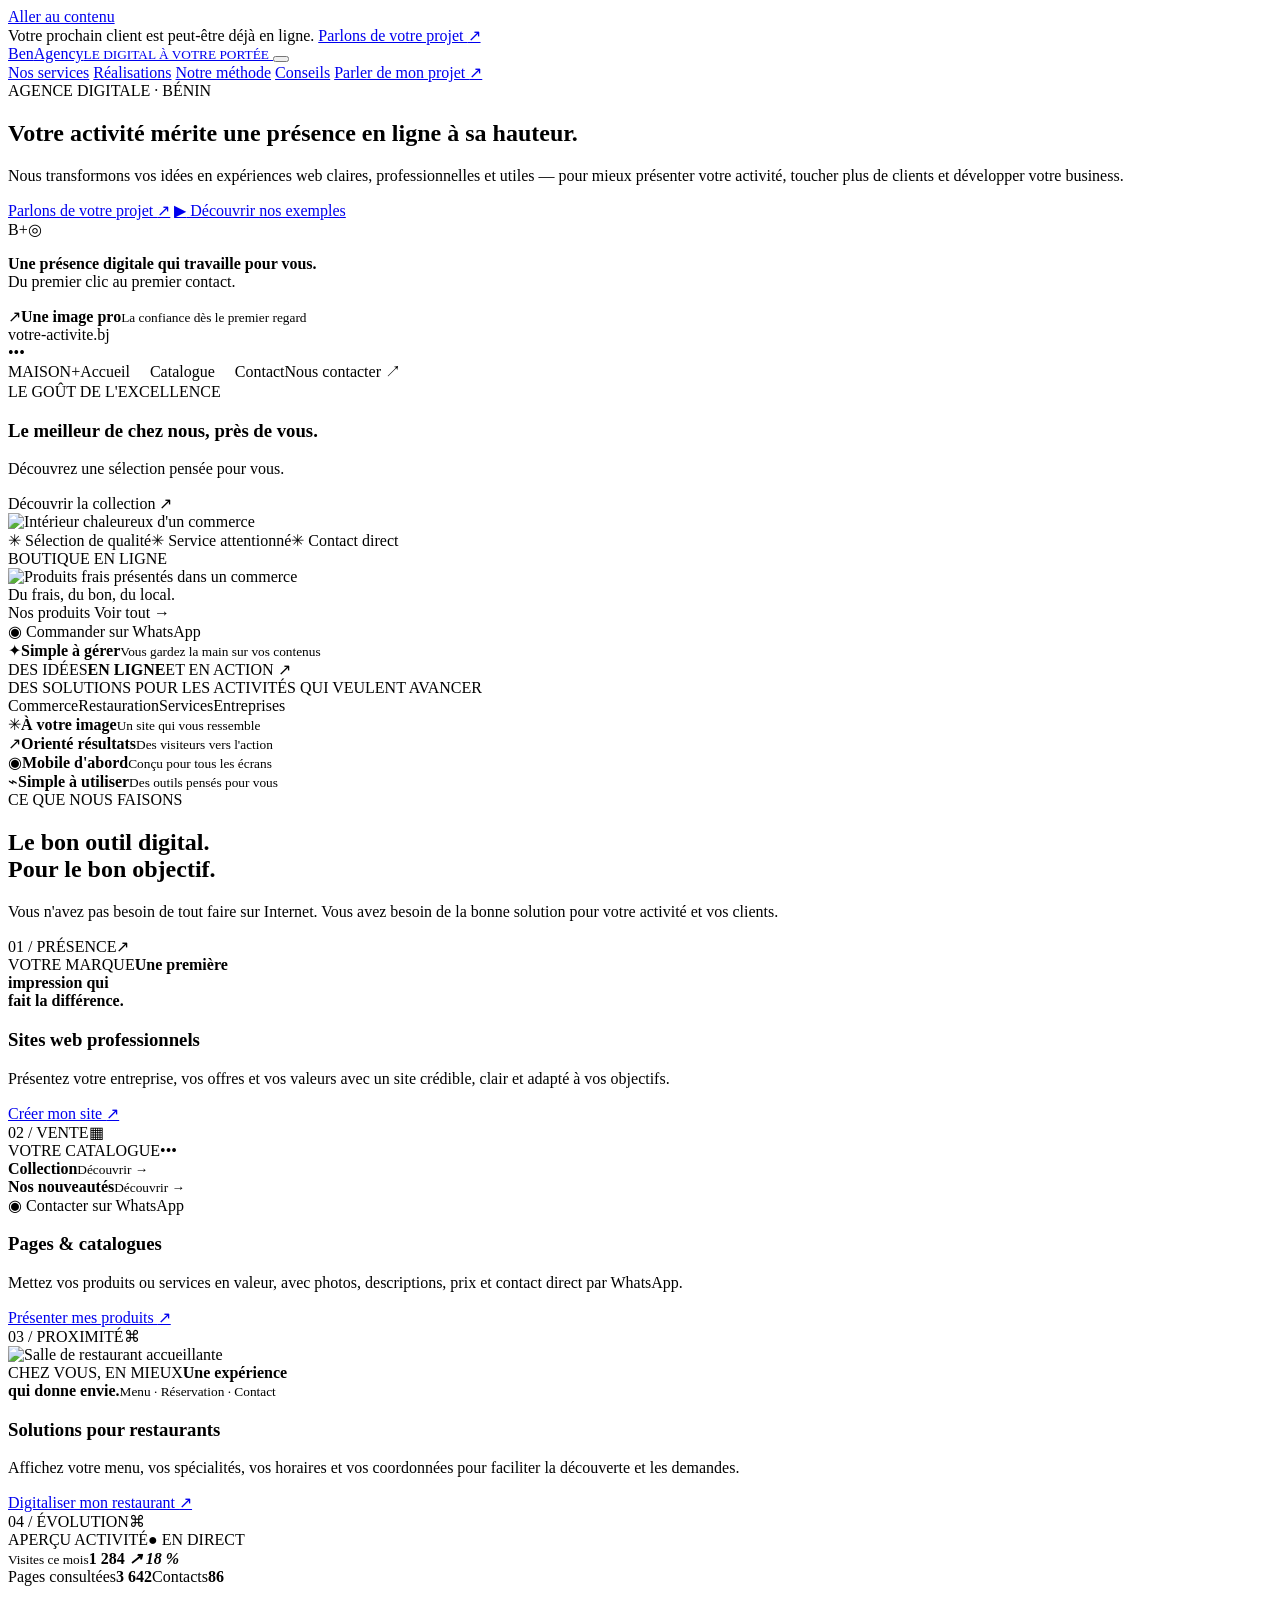
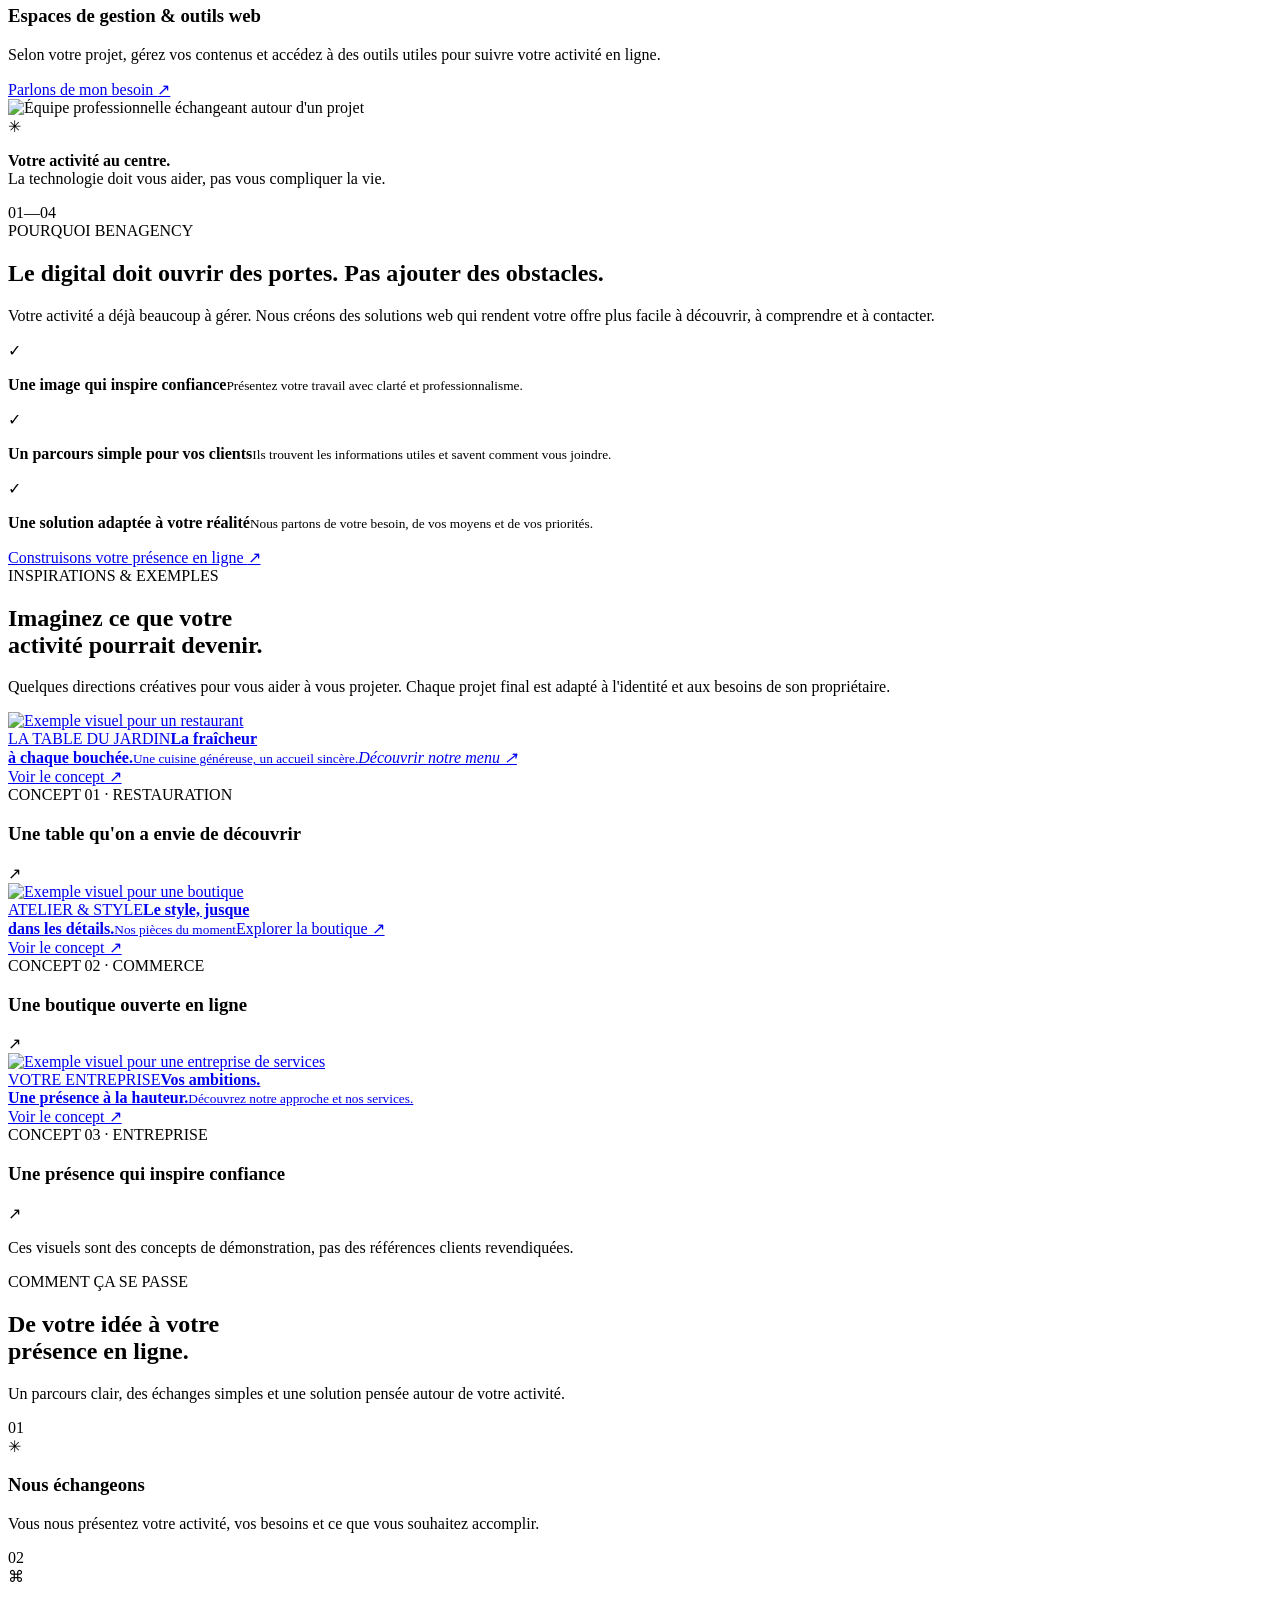
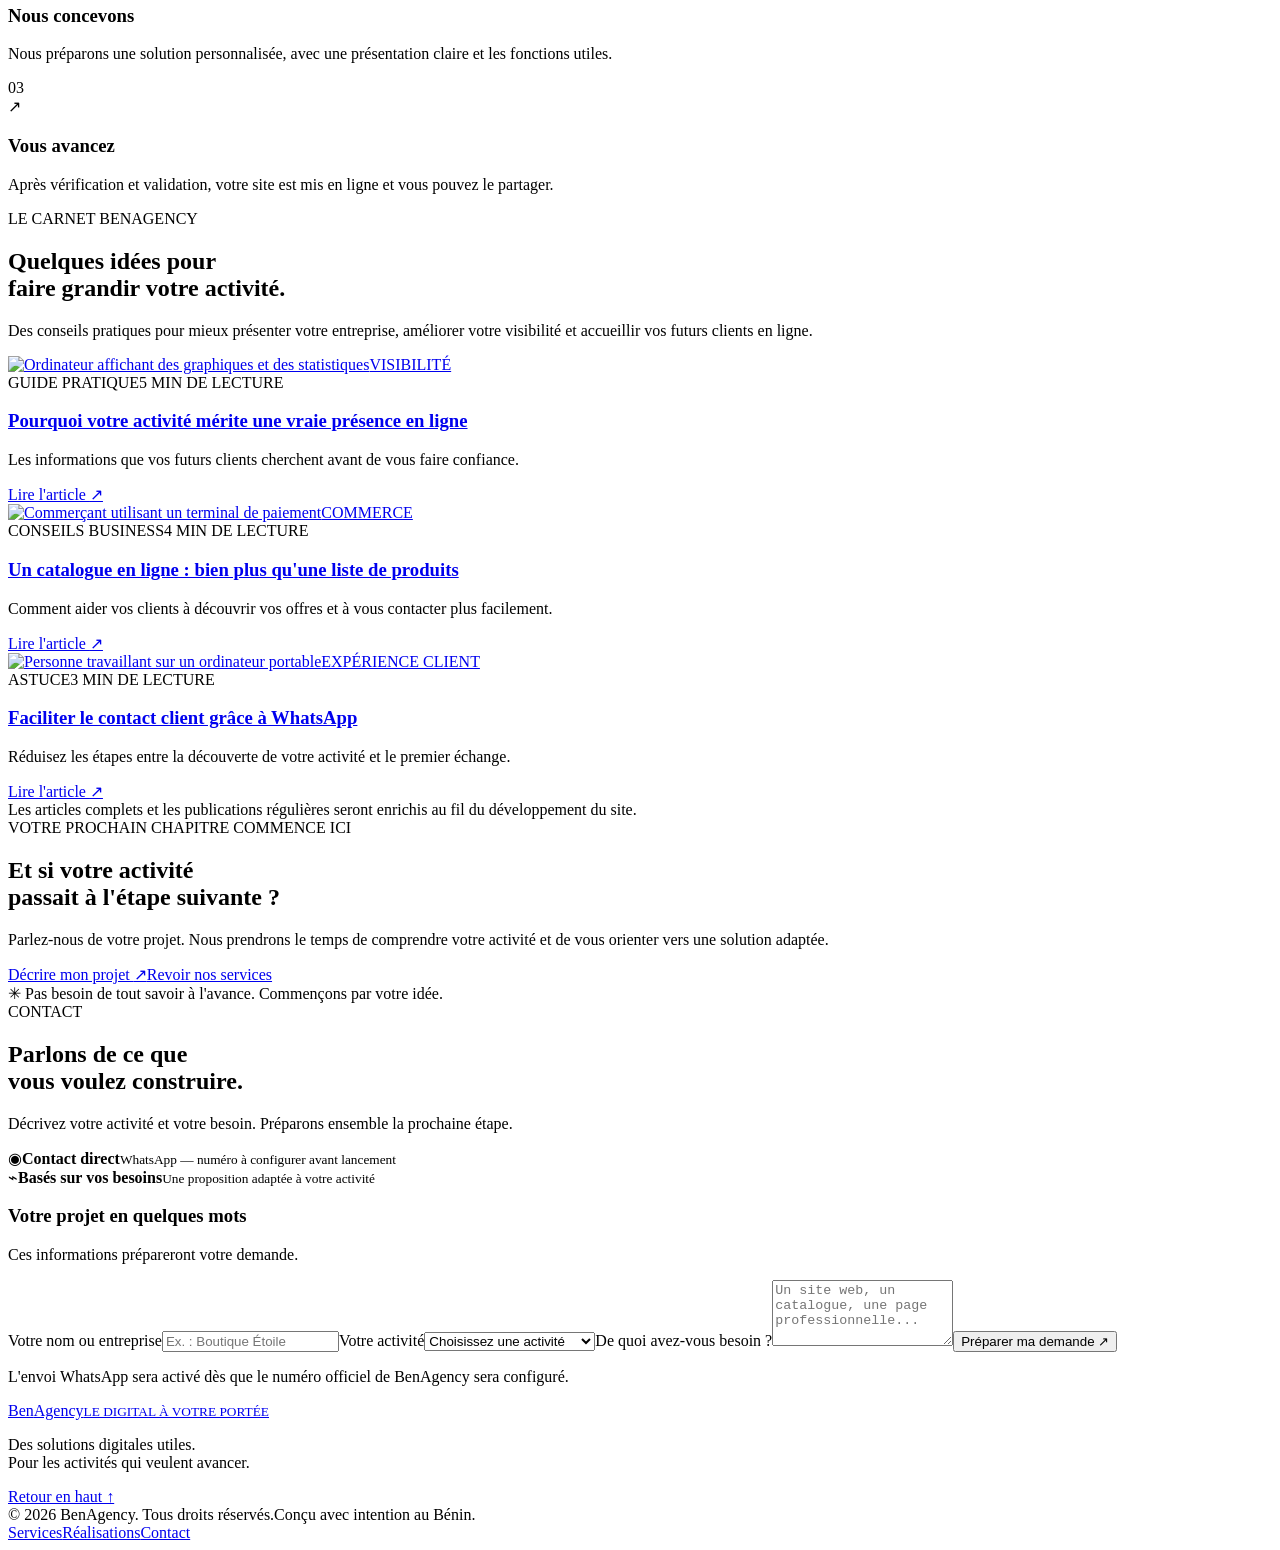
==== index.html @ db3b1cd2 "Create BenAgency official agency website" ====
<!doctype html>
<html lang="fr">
<head>
  <meta charset="utf-8">
  <meta name="viewport" content="width=device-width, initial-scale=1">
  <meta name="theme-color" content="#101a33">
  <meta name="description" content="BenAgency crée des sites web professionnels, des pages commerciales et des catalogues connectés à WhatsApp pour aider les entreprises à grandir.">
  <title>BenAgency — Votre activité mérite une présence en ligne à sa hauteur</title>
  <link rel="preconnect" href="https://fonts.googleapis.com">
  <link rel="preconnect" href="https://fonts.gstatic.com" crossorigin>
  <link href="https://fonts.googleapis.com/css2?family=DM+Sans:wght@400;500;600;700&family=Manrope:wght@400;500;600;700;800&display=swap" rel="stylesheet">
  <link rel="stylesheet" href="styles.css">
  <script src="script.js" defer></script>
</head>
<body>
  <a class="skip-link" href="#contenu">Aller au contenu</a>
  <div class="announcement"><span class="announcement-dot"></span> Votre prochain client est peut-être déjà en ligne. <a href="#contact">Parlons de votre projet <span aria-hidden="true">↗</span></a></div>
  <header class="site-header">
    <div class="container nav-wrap">
      <a class="brand" href="#accueil" aria-label="BenAgency, accueil">
        <span class="brand-mark"><span></span><span></span><span></span></span>
        <span>Ben<span class="brand-light">Agency</span><small>LE DIGITAL À VOTRE PORTÉE</small></span>
      </a>
      <button class="menu-toggle" aria-expanded="false" aria-controls="main-nav" aria-label="Ouvrir le menu"><span></span><span></span></button>
      <nav id="main-nav" class="main-nav" aria-label="Navigation principale">
        <a href="#services">Nos services</a>
        <a href="#realisations">Réalisations</a>
        <a href="#methode">Notre méthode</a>
        <a href="#conseils">Conseils</a>
        <a class="nav-cta" href="#contact">Parler de mon projet <span aria-hidden="true">↗</span></a>
      </nav>
    </div>
  </header>

  <main id="contenu">
    <section class="hero section-pad" id="accueil">
      <div class="hero-glow hero-glow-one"></div><div class="hero-glow hero-glow-two"></div>
      <div class="container hero-grid">
        <div class="hero-copy">
          <div class="eyebrow"><span class="eyebrow-line"></span> AGENCE DIGITALE · BÉNIN</div>
          <h1>Votre activité mérite une présence en ligne <span>à sa hauteur.</span></h1>
          <p class="hero-lead">Nous transformons vos idées en expériences web claires, professionnelles et utiles — pour mieux présenter votre activité, toucher plus de clients et développer votre business.</p>
          <div class="hero-actions">
            <a class="button button-primary" href="#contact">Parlons de votre projet <span aria-hidden="true">↗</span></a>
            <a class="button button-quiet" href="#realisations"><span class="play-icon" aria-hidden="true">▶</span> Découvrir nos exemples</a>
          </div>
          <div class="hero-proof">
            <div class="proof-avatars" aria-hidden="true"><span>B</span><span>+</span><span>◎</span></div>
            <p><strong>Une présence digitale qui travaille pour vous.</strong><br><span>Du premier clic au premier contact.</span></p>
          </div>
        </div>
        <div class="hero-art" aria-label="Aperçu de sites web sur ordinateur et téléphone">
          <div class="art-orbit orbit-a"></div><div class="art-orbit orbit-b"></div>
          <div class="floating-tag tag-top"><span class="tag-icon tag-blue">↗</span><span><strong>Une image pro</strong><small>La confiance dès le premier regard</small></span></div>
          <div class="browser-card">
            <div class="browser-top"><div class="browser-dots"><i></i><i></i><i></i></div><div class="browser-url">votre-activite.bj</div><span class="browser-menu">•••</span></div>
            <div class="mock-site">
              <div class="mock-nav"><span class="mock-logo">MAISON<span>+</span></span><span class="mock-nav-links">Accueil　 Catalogue　 Contact</span><span class="mock-nav-button">Nous contacter ↗</span></div>
              <div class="mock-main">
                <div class="mock-copy"><span class="mock-kicker">LE GOÛT DE L'EXCELLENCE</span><h3>Le meilleur de chez nous, près de vous.</h3><p>Découvrez une sélection pensée pour vous.</p><span class="mock-button">Découvrir la collection ↗</span></div>
                <div class="mock-photo"><img src="https://images.unsplash.com/photo-1556911220-e15b29be8c8f?auto=format&fit=crop&w=720&q=85" alt="Intérieur chaleureux d'un commerce" loading="eager"></div>
              </div>
              <div class="mock-bottom"><span>✳ Sélection de qualité</span><span>✳ Service attentionné</span><span>✳ Contact direct</span></div>
            </div>
          </div>
          <div class="phone-card">
            <div class="phone-speaker"></div><div class="phone-brand">BOUTIQUE <span>EN LIGNE</span></div>
            <img src="https://images.unsplash.com/photo-1542838132-92c53300491e?auto=format&fit=crop&w=420&q=85" alt="Produits frais présentés dans un commerce" loading="lazy">
            <div class="phone-title">Du frais, du bon, du local.</div><div class="phone-price">Nos produits <span>Voir tout →</span></div>
            <div class="phone-products"><span></span><span></span><span></span></div><div class="phone-whatsapp">◉ Commander sur WhatsApp</div>
          </div>
          <div class="floating-tag tag-bottom"><span class="tag-icon tag-amber">✦</span><span><strong>Simple à gérer</strong><small>Vous gardez la main sur vos contenus</small></span></div>
          <div class="hero-stamp"><span>DES IDÉES</span><strong>EN LIGNE</strong><span>ET EN ACTION ↗</span></div>
        </div>
      </div>
      <div class="container hero-bottomline"><span>DES SOLUTIONS POUR LES ACTIVITÉS QUI VEULENT AVANCER</span><div><span>Commerce</span><i></i><span>Restauration</span><i></i><span>Services</span><i></i><span>Entreprises</span></div></div>
    </section>

    <section class="trust-strip" aria-label="Nos engagements">
      <div class="container trust-grid"><div><span class="trust-symbol">✳</span><span><strong>À votre image</strong><small>Un site qui vous ressemble</small></span></div><div><span class="trust-symbol">↗</span><span><strong>Orienté résultats</strong><small>Des visiteurs vers l'action</small></span></div><div><span class="trust-symbol">◉</span><span><strong>Mobile d'abord</strong><small>Conçu pour tous les écrans</small></span></div><div><span class="trust-symbol">⌁</span><span><strong>Simple à utiliser</strong><small>Des outils pensés pour vous</small></span></div></div>
    </section>

    <section class="section-pad services-section" id="services">
      <div class="container">
        <div class="section-heading"><div><div class="eyebrow"><span class="eyebrow-line"></span> CE QUE NOUS FAISONS</div><h2>Le bon outil digital.<br><span>Pour le bon objectif.</span></h2></div><p>Vous n'avez pas besoin de tout faire sur Internet. Vous avez besoin de la bonne solution pour votre activité et vos clients.</p></div>
        <div class="services-grid">
          <article class="service-card service-featured"><div class="service-top"><span class="service-number">01 / PRÉSENCE</span><span class="service-icon">↗</span></div><div class="service-visual visual-website"><div class="mini-browser"><div class="mini-browser-bar"><i></i><i></i><i></i></div><div class="mini-website"><span class="mini-label">VOTRE MARQUE</span><b>Une première<br>impression qui<br>fait la différence.</b><div class="mini-cta"></div><div class="mini-picture"></div></div></div></div><h3>Sites web professionnels</h3><p>Présentez votre entreprise, vos offres et vos valeurs avec un site crédible, clair et adapté à vos objectifs.</p><a class="text-link" href="#contact">Créer mon site <span>↗</span></a></article>
          <article class="service-card"><div class="service-top"><span class="service-number">02 / VENTE</span><span class="service-icon">▦</span></div><div class="service-visual visual-catalog"><div class="catalog-head"><span>VOTRE CATALOGUE</span><span>•••</span></div><div class="catalog-items"><div><img src="https://images.unsplash.com/photo-1543163521-1bf539c55dd2?auto=format&fit=crop&w=240&q=80" alt="" loading="lazy"><b>Collection</b><small>Découvrir →</small></div><div><img src="https://images.unsplash.com/photo-1542291026-7eec264c27ff?auto=format&fit=crop&w=240&q=80" alt="" loading="lazy"><b>Nos nouveautés</b><small>Découvrir →</small></div></div><div class="catalog-order">◉ Contacter sur WhatsApp</div></div><h3>Pages & catalogues</h3><p>Mettez vos produits ou services en valeur, avec photos, descriptions, prix et contact direct par WhatsApp.</p><a class="text-link" href="#contact">Présenter mes produits <span>↗</span></a></article>
          <article class="service-card"><div class="service-top"><span class="service-number">03 / PROXIMITÉ</span><span class="service-icon">⌘</span></div><div class="service-visual visual-restaurant"><img src="https://images.unsplash.com/photo-1517248135467-4c7edcad34c4?auto=format&fit=crop&w=720&q=85" alt="Salle de restaurant accueillante" loading="lazy"><div class="restaurant-overlay"><span>CHEZ VOUS, EN MIEUX</span><b>Une expérience<br>qui donne envie.</b><small>Menu · Réservation · Contact</small></div></div><h3>Solutions pour restaurants</h3><p>Affichez votre menu, vos spécialités, vos horaires et vos coordonnées pour faciliter la découverte et les demandes.</p><a class="text-link" href="#contact">Digitaliser mon restaurant <span>↗</span></a></article>
          <article class="service-card"><div class="service-top"><span class="service-number">04 / ÉVOLUTION</span><span class="service-icon">⌘</span></div><div class="service-visual visual-dashboard"><div class="dash-top"><span>APERÇU ACTIVITÉ</span><span class="dash-live">● EN DIRECT</span></div><div class="dash-stat"><small>Visites ce mois</small><b>1 284 <em>↗ 18 %</em></b></div><div class="dash-chart"><span style="height:32%"></span><span style="height:47%"></span><span style="height:39%"></span><span style="height:66%"></span><span style="height:54%"></span><span style="height:79%"></span><span style="height:92%"></span><span style="height:73%"></span><span style="height:100%"></span></div><div class="dash-footer"><span>Pages consultées</span><b>3 642</b><span>Contacts</span><b>86</b></div></div><h3>Espaces de gestion & outils web</h3><p>Selon votre projet, gérez vos contenus et accédez à des outils utiles pour suivre votre activité en ligne.</p><a class="text-link" href="#contact">Parlons de mon besoin <span>↗</span></a></article>
        </div>
      </div>
    </section>

    <section class="why-section section-pad">
      <div class="container why-grid"><div class="why-visual"><img src="https://images.unsplash.com/photo-1556761175-b413da4baf72?auto=format&fit=crop&w=1000&q=85" alt="Équipe professionnelle échangeant autour d'un projet" loading="lazy"><div class="why-note"><span>✳</span><p><strong>Votre activité au centre.</strong><br>La technologie doit vous aider, pas vous compliquer la vie.</p></div><div class="why-number">01<span>—</span>04</div></div><div class="why-copy"><div class="eyebrow"><span class="eyebrow-line"></span> POURQUOI BENAGENCY</div><h2>Le digital doit ouvrir des portes. <span>Pas ajouter des obstacles.</span></h2><p class="why-lead">Votre activité a déjà beaucoup à gérer. Nous créons des solutions web qui rendent votre offre plus facile à découvrir, à comprendre et à contacter.</p><div class="benefit-list"><div><span class="benefit-check">✓</span><p><strong>Une image qui inspire confiance</strong><small>Présentez votre travail avec clarté et professionnalisme.</small></p></div><div><span class="benefit-check">✓</span><p><strong>Un parcours simple pour vos clients</strong><small>Ils trouvent les informations utiles et savent comment vous joindre.</small></p></div><div><span class="benefit-check">✓</span><p><strong>Une solution adaptée à votre réalité</strong><small>Nous partons de votre besoin, de vos moyens et de vos priorités.</small></p></div></div><a class="button button-dark" href="#contact">Construisons votre présence en ligne <span>↗</span></a></div></div>
    </section>

    <section class="section-pad work-section" id="realisations">
      <div class="container"><div class="section-heading"><div><div class="eyebrow"><span class="eyebrow-line"></span> INSPIRATIONS & EXEMPLES</div><h2>Imaginez ce que votre<br><span>activité pourrait devenir.</span></h2></div><p>Quelques directions créatives pour vous aider à vous projeter. Chaque projet final est adapté à l'identité et aux besoins de son propriétaire.</p></div>
        <div class="portfolio-grid">
          <article class="portfolio-card portfolio-large"><a class="portfolio-image portfolio-food" href="#contact" aria-label="Demander un site de restaurant"><img src="https://images.unsplash.com/photo-1517248135467-4c7edcad34c4?auto=format&fit=crop&w=1200&q=85" alt="Exemple visuel pour un restaurant" loading="lazy"><div class="portfolio-mock"><span>LA TABLE DU JARDIN</span><b>La fraîcheur<br>à chaque bouchée.</b><small>Une cuisine généreuse, un accueil sincère.</small><i>Découvrir notre menu ↗</i></div><span class="portfolio-view">Voir le concept ↗</span></a><div class="portfolio-meta"><div><span>CONCEPT 01 · RESTAURATION</span><h3>Une table qu'on a envie de découvrir</h3></div><span class="portfolio-arrow">↗</span></div></article>
          <article class="portfolio-card"><a class="portfolio-image portfolio-shop" href="#contact" aria-label="Demander un catalogue commercial"><img src="https://images.unsplash.com/photo-1441986300917-64674bd600d8?auto=format&fit=crop&w=900&q=85" alt="Exemple visuel pour une boutique" loading="lazy"><div class="shop-window"><span>ATELIER & STYLE</span><b>Le style, jusque<br>dans les détails.</b><small>Nos pièces du moment</small><span class="shop-pill">Explorer la boutique ↗</span></div><span class="portfolio-view">Voir le concept ↗</span></a><div class="portfolio-meta"><div><span>CONCEPT 02 · COMMERCE</span><h3>Une boutique ouverte en ligne</h3></div><span class="portfolio-arrow">↗</span></div></article>
          <article class="portfolio-card"><a class="portfolio-image portfolio-corporate" href="#contact" aria-label="Demander un site d'entreprise"><img src="https://images.unsplash.com/photo-1497366754035-f200968a6e72?auto=format&fit=crop&w=900&q=85" alt="Exemple visuel pour une entreprise de services" loading="lazy"><div class="corporate-window"><span>VOTRE ENTREPRISE</span><b>Vos ambitions.<br>Une présence à la hauteur.</b><small>Découvrez notre approche et nos services.</small><span class="corporate-line"></span></div><span class="portfolio-view">Voir le concept ↗</span></a><div class="portfolio-meta"><div><span>CONCEPT 03 · ENTREPRISE</span><h3>Une présence qui inspire confiance</h3></div><span class="portfolio-arrow">↗</span></div></article>
        </div><p class="portfolio-disclaimer">Ces visuels sont des concepts de démonstration, pas des références clients revendiquées.</p>
      </div>
    </section>

    <section class="process-section section-pad" id="methode"><div class="container"><div class="process-intro"><div class="eyebrow"><span class="eyebrow-line"></span> COMMENT ÇA SE PASSE</div><h2>De votre idée à votre<br><span>présence en ligne.</span></h2><p>Un parcours clair, des échanges simples et une solution pensée autour de votre activité.</p></div><div class="process-steps"><article><span class="step-number">01</span><div class="step-icon">✳</div><h3>Nous échangeons</h3><p>Vous nous présentez votre activité, vos besoins et ce que vous souhaitez accomplir.</p><span class="step-line"></span></article><article><span class="step-number">02</span><div class="step-icon">⌘</div><h3>Nous concevons</h3><p>Nous préparons une solution personnalisée, avec une présentation claire et les fonctions utiles.</p><span class="step-line"></span></article><article><span class="step-number">03</span><div class="step-icon">↗</div><h3>Vous avancez</h3><p>Après vérification et validation, votre site est mis en ligne et vous pouvez le partager.</p><span class="step-line"></span></article></div></div></section>

    <section class="section-pad articles-section" id="conseils"><div class="container"><div class="section-heading"><div><div class="eyebrow"><span class="eyebrow-line"></span> LE CARNET BENAGENCY</div><h2>Quelques idées pour<br><span>faire grandir votre activité.</span></h2></div><p>Des conseils pratiques pour mieux présenter votre entreprise, améliorer votre visibilité et accueillir vos futurs clients en ligne.</p></div><div class="articles-grid"><article class="article-card"><a class="article-image" href="#article-visibilite" aria-label="Lire l'article sur la visibilité en ligne"><img src="https://images.unsplash.com/photo-1460925895917-afdab827c52f?auto=format&fit=crop&w=900&q=85" alt="Ordinateur affichant des graphiques et des statistiques" loading="lazy"><span>VISIBILITÉ</span></a><div class="article-body"><div class="article-meta"><span>GUIDE PRATIQUE</span><span>5 MIN DE LECTURE</span></div><h3><a href="#article-visibilite">Pourquoi votre activité mérite une vraie présence en ligne</a></h3><p>Les informations que vos futurs clients cherchent avant de vous faire confiance.</p><a class="text-link" href="#article-visibilite">Lire l'article <span>↗</span></a></div></article><article class="article-card"><a class="article-image" href="#article-catalogue" aria-label="Lire l'article sur les catalogues en ligne"><img src="https://images.unsplash.com/photo-1556742049-0cfed4f6a45d?auto=format&fit=crop&w=900&q=85" alt="Commerçant utilisant un terminal de paiement" loading="lazy"><span>COMMERCE</span></a><div class="article-body"><div class="article-meta"><span>CONSEILS BUSINESS</span><span>4 MIN DE LECTURE</span></div><h3><a href="#article-catalogue">Un catalogue en ligne : bien plus qu'une liste de produits</a></h3><p>Comment aider vos clients à découvrir vos offres et à vous contacter plus facilement.</p><a class="text-link" href="#article-catalogue">Lire l'article <span>↗</span></a></div></article><article class="article-card"><a class="article-image" href="#article-whatsapp" aria-label="Lire l'article sur WhatsApp"><img src="https://images.unsplash.com/photo-1516321318423-f06f85e504b3?auto=format&fit=crop&w=900&q=85" alt="Personne travaillant sur un ordinateur portable" loading="lazy"><span>EXPÉRIENCE CLIENT</span></a><div class="article-body"><div class="article-meta"><span>ASTUCE</span><span>3 MIN DE LECTURE</span></div><h3><a href="#article-whatsapp">Faciliter le contact client grâce à WhatsApp</a></h3><p>Réduisez les étapes entre la découverte de votre activité et le premier échange.</p><a class="text-link" href="#article-whatsapp">Lire l'article <span>↗</span></a></div></article></div><div class="article-note">Les articles complets et les publications régulières seront enrichis au fil du développement du site.</div></div></section>

    <section class="cta-section" id="contact"><div class="cta-shape cta-shape-one"></div><div class="cta-shape cta-shape-two"></div><div class="container cta-inner"><div class="eyebrow eyebrow-light"><span class="eyebrow-line"></span> VOTRE PROCHAIN CHAPITRE COMMENCE ICI</div><h2>Et si votre activité<br>passait à <span>l'étape suivante ?</span></h2><p>Parlez-nous de votre projet. Nous prendrons le temps de comprendre votre activité et de vous orienter vers une solution adaptée.</p><div class="cta-actions"><a class="button button-white" href="#demande" id="start-request">Décrire mon projet <span>↗</span></a><a class="button button-outline-light" href="#services">Revoir nos services</a></div><div class="cta-footnote"><span>✳</span> Pas besoin de tout savoir à l'avance. Commençons par votre idée.</div></div></section>

    <section class="section-pad contact-section" id="demande"><div class="container contact-grid"><div class="contact-copy"><div class="eyebrow"><span class="eyebrow-line"></span> CONTACT</div><h2>Parlons de ce que<br><span>vous voulez construire.</span></h2><p>Décrivez votre activité et votre besoin. Préparons ensemble la prochaine étape.</p><div class="contact-details"><div><span class="contact-detail-icon">◉</span><span><strong>Contact direct</strong><small>WhatsApp — numéro à configurer avant lancement</small></span></div><div><span class="contact-detail-icon">⌁</span><span><strong>Basés sur vos besoins</strong><small>Une proposition adaptée à votre activité</small></span></div></div></div><form class="contact-form" id="contact-form"><div class="form-title"><h3>Votre projet en quelques mots</h3><p>Ces informations prépareront votre demande.</p></div><label for="contact-name">Votre nom ou entreprise</label><input id="contact-name" name="name" type="text" autocomplete="organization" placeholder="Ex. : Boutique Étoile" required><label for="contact-type">Votre activité</label><select id="contact-type" name="activity" required><option value="">Choisissez une activité</option><option>Commerce / boutique</option><option>Restaurant / alimentation</option><option>Entreprise / services</option><option>Indépendant / créateur</option><option>École / association</option><option>Autre activité</option></select><label for="contact-need">De quoi avez-vous besoin ?</label><textarea id="contact-need" name="need" rows="4" placeholder="Un site web, un catalogue, une page professionnelle..." required></textarea><button class="button button-primary form-submit" type="submit">Préparer ma demande <span>↗</span></button><p class="form-feedback" id="form-feedback" role="status" aria-live="polite">L'envoi WhatsApp sera activé dès que le numéro officiel de BenAgency sera configuré.</p></form></div></section>
  </main>

  <footer class="site-footer"><div class="container footer-top"><a class="brand brand-footer" href="#accueil"><span class="brand-mark"><span></span><span></span><span></span></span><span>Ben<span class="brand-light">Agency</span><small>LE DIGITAL À VOTRE PORTÉE</small></span></a><p>Des solutions digitales utiles.<br>Pour les activités qui veulent avancer.</p><a class="footer-top-link" href="#accueil">Retour en haut ↑</a></div><div class="container footer-bottom"><span>© <span id="year">2026</span> BenAgency. Tous droits réservés.</span><span>Conçu avec intention au Bénin.</span><div><a href="#services">Services</a><a href="#realisations">Réalisations</a><a href="#contact">Contact</a></div></div></footer>
  <div class="toast" id="site-toast" role="status" aria-live="polite"></div>
</body>
</html>
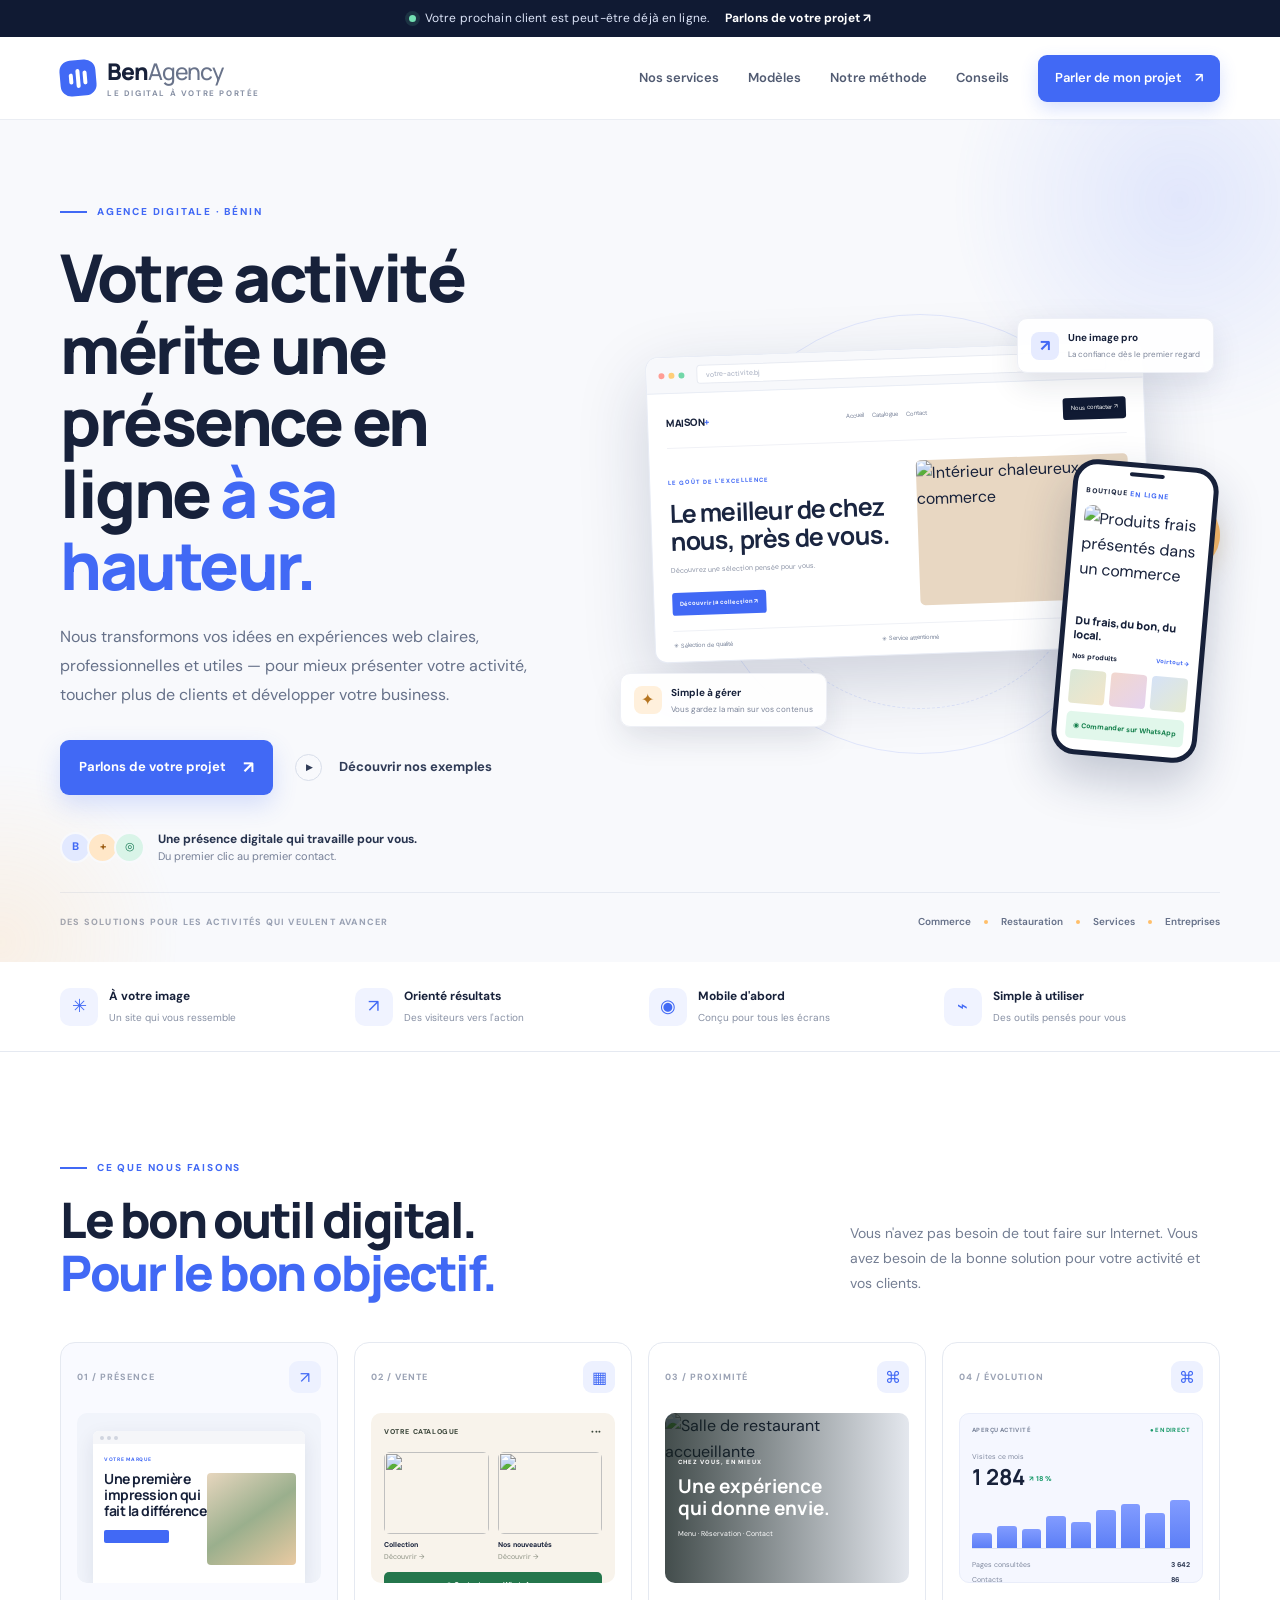
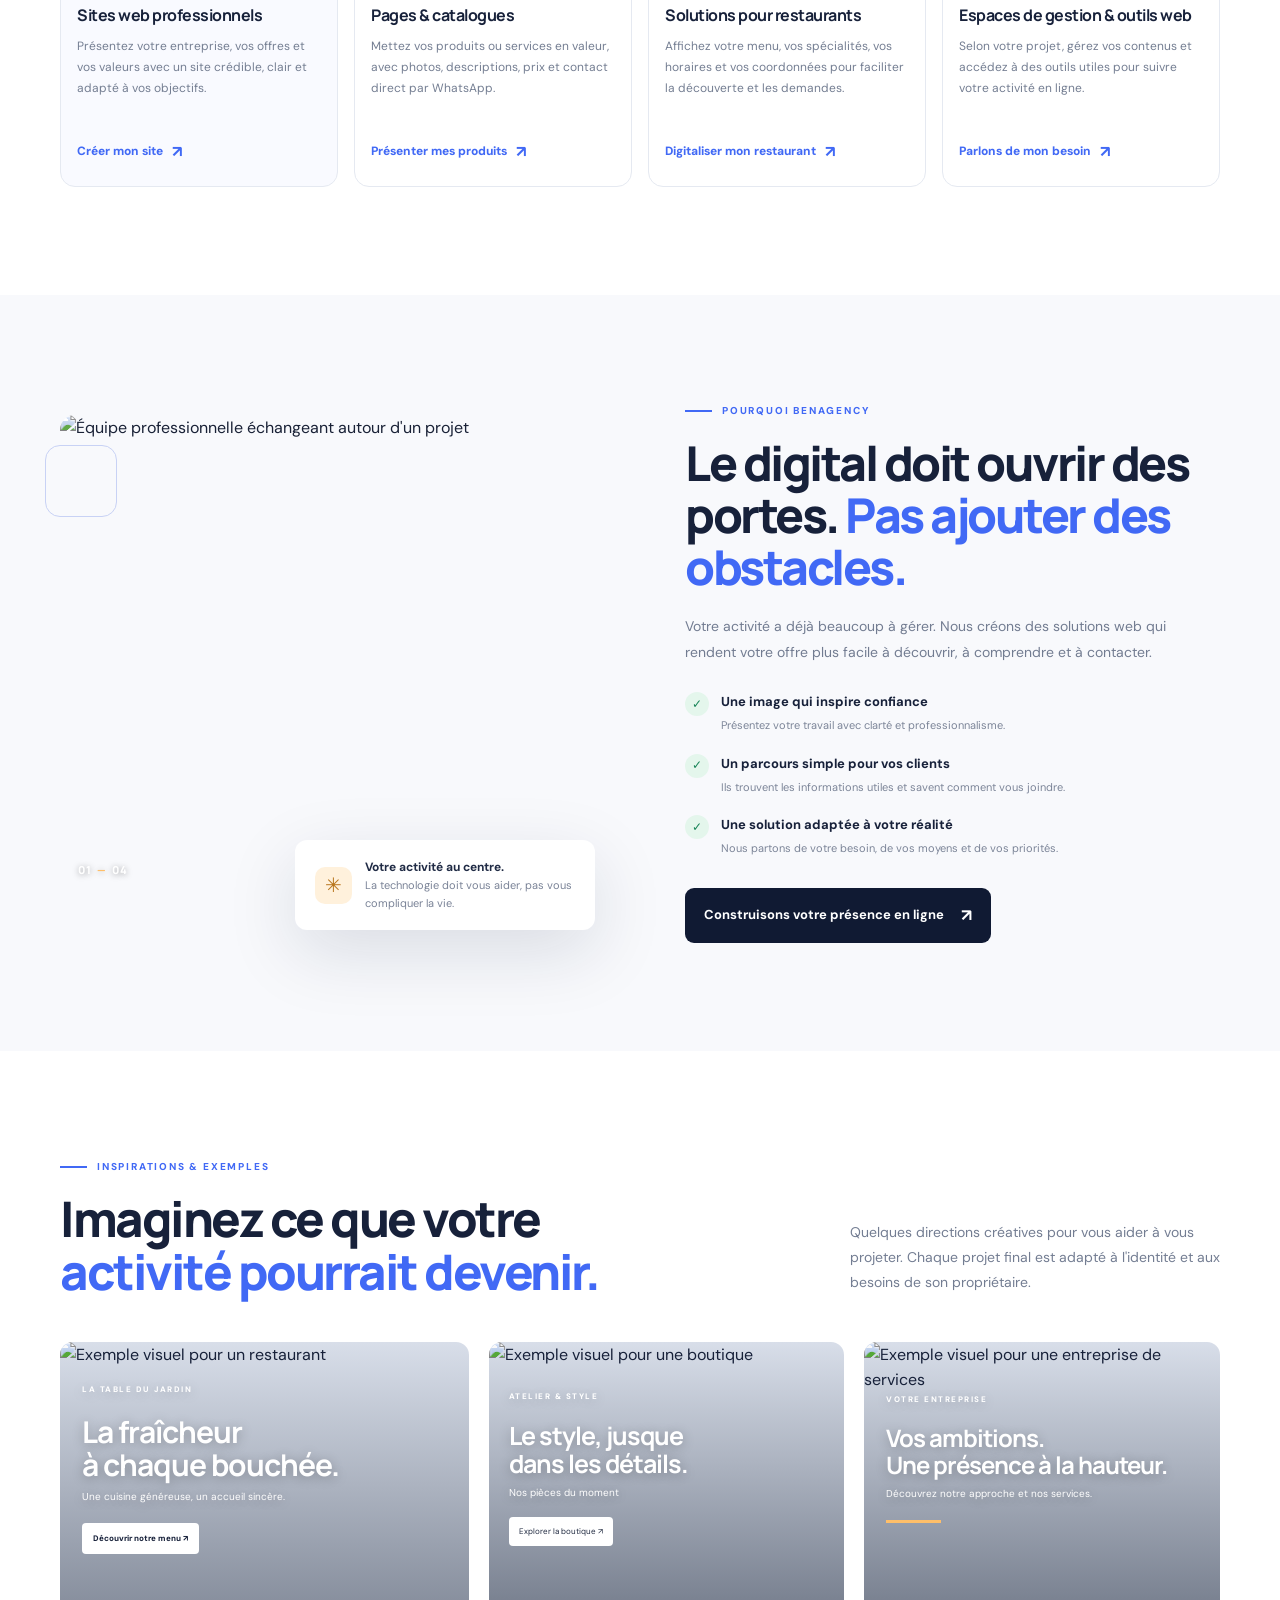
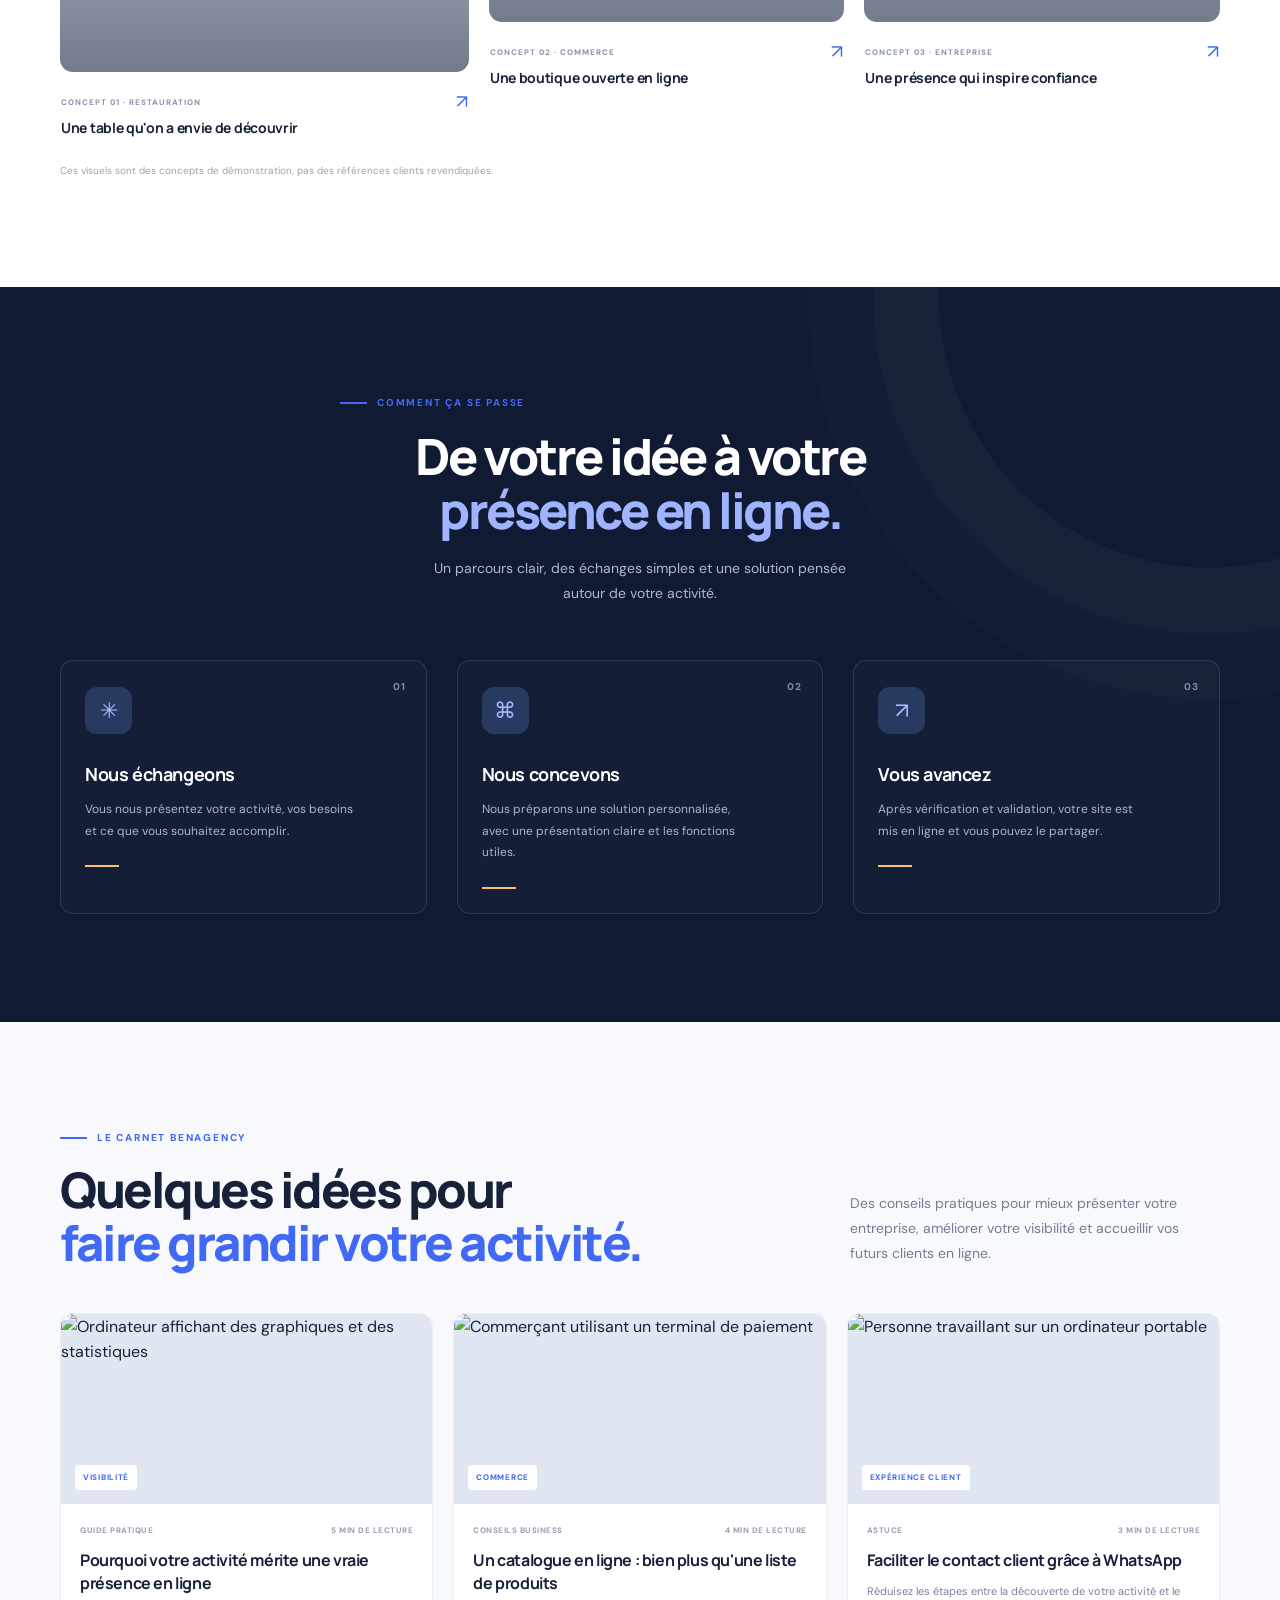
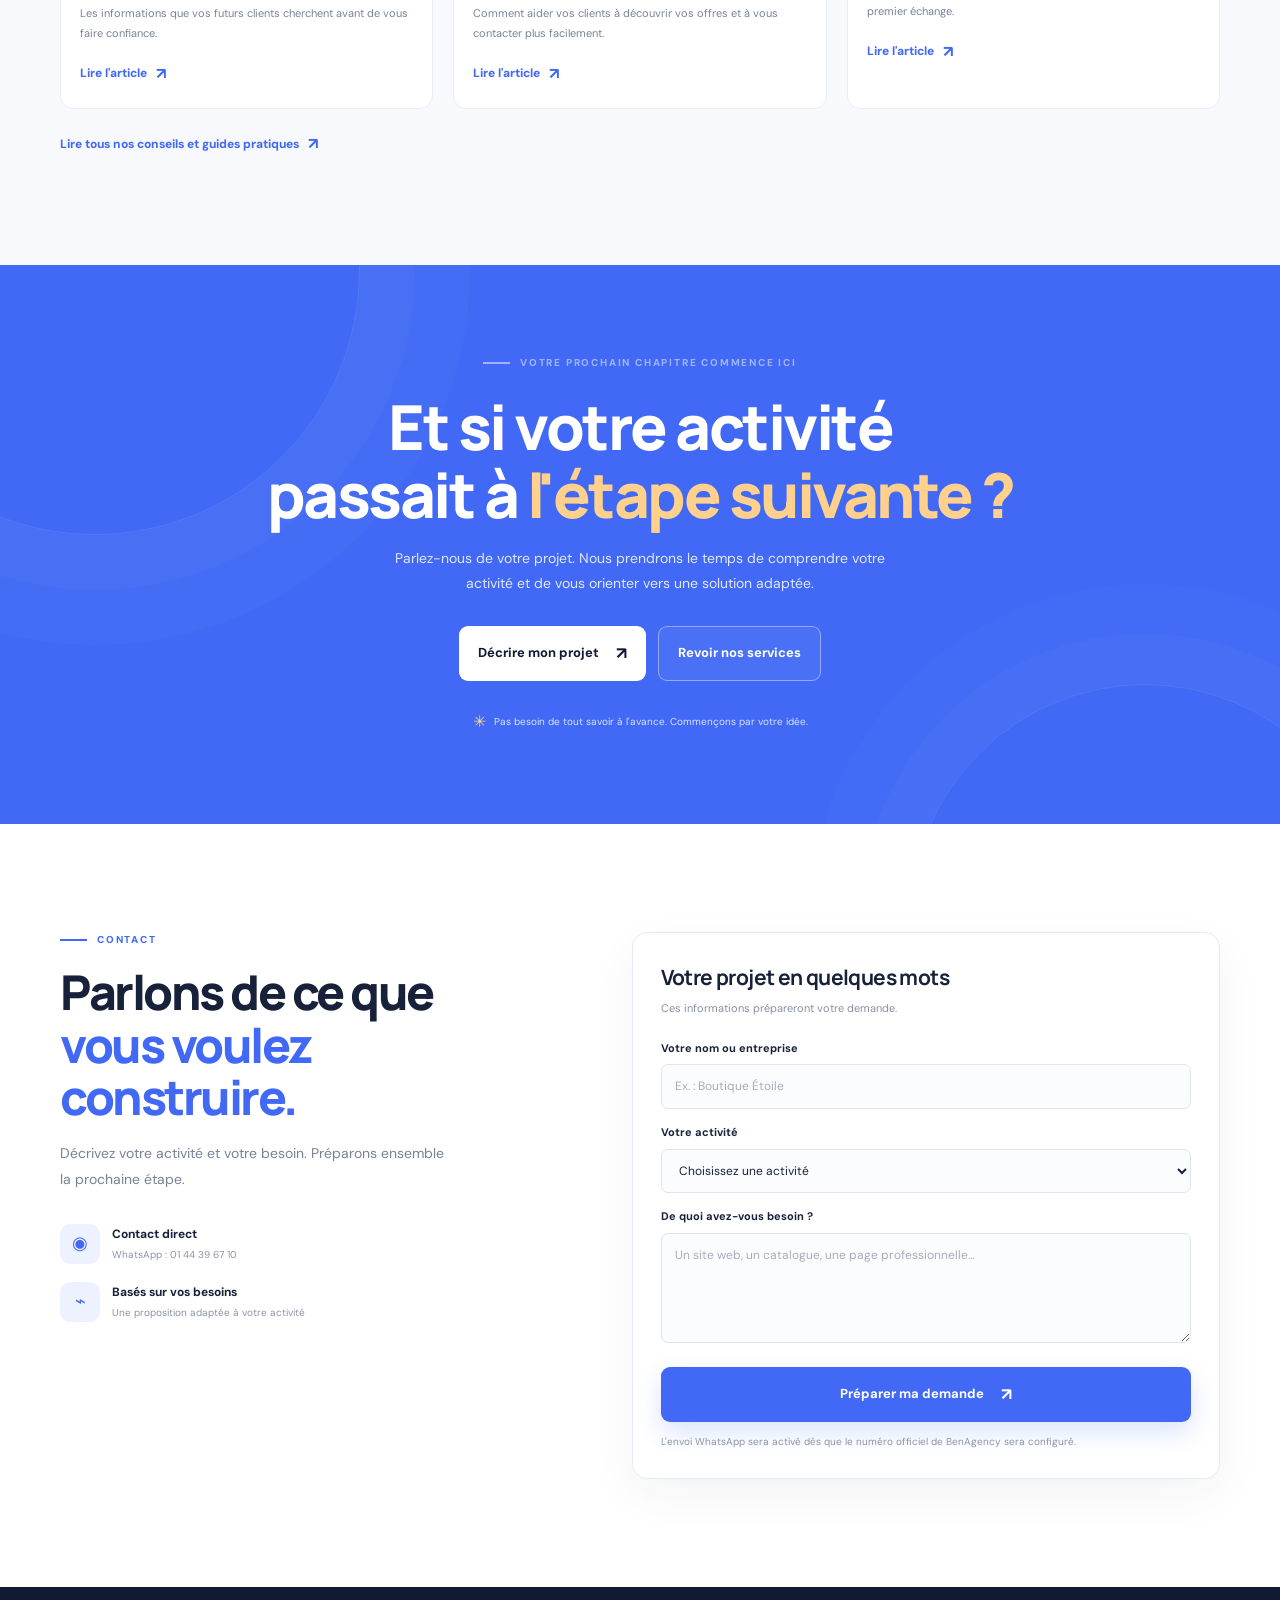
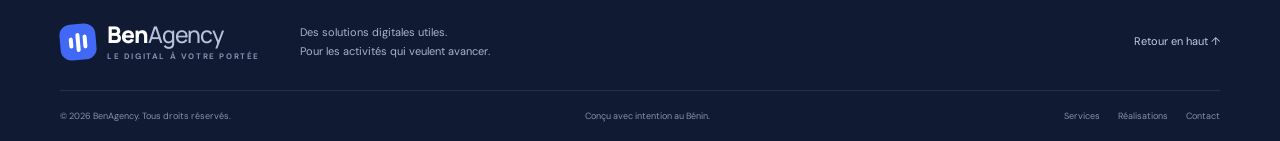
==== commit 02c0e02d: "Connect homepage to model gallery and articles" ====
--- a/index.html
+++ b/index.html
@@ -24,9 +24,9 @@
       <button class="menu-toggle" aria-expanded="false" aria-controls="main-nav" aria-label="Ouvrir le menu"><span></span><span></span></button>
       <nav id="main-nav" class="main-nav" aria-label="Navigation principale">
         <a href="#services">Nos services</a>
-        <a href="#realisations">Réalisations</a>
+        <a href="modeles.html">Modèles</a>
         <a href="#methode">Notre méthode</a>
-        <a href="#conseils">Conseils</a>
+        <a href="conseils.html">Conseils</a>
         <a class="nav-cta" href="#contact">Parler de mon projet <span aria-hidden="true">↗</span></a>
       </nav>
     </div>
@@ -42,7 +42,7 @@
           <p class="hero-lead">Nous transformons vos idées en expériences web claires, professionnelles et utiles — pour mieux présenter votre activité, toucher plus de clients et développer votre business.</p>
           <div class="hero-actions">
             <a class="button button-primary" href="#contact">Parlons de votre projet <span aria-hidden="true">↗</span></a>
-            <a class="button button-quiet" href="#realisations"><span class="play-icon" aria-hidden="true">▶</span> Découvrir nos exemples</a>
+            <a class="button button-quiet" href="modeles.html"><span class="play-icon" aria-hidden="true">▶</span> Découvrir nos exemples</a>
           </div>
           <div class="hero-proof">
             <div class="proof-avatars" aria-hidden="true"><span>B</span><span>+</span><span>◎</span></div>
@@ -108,11 +108,11 @@
 
     <section class="process-section section-pad" id="methode"><div class="container"><div class="process-intro"><div class="eyebrow"><span class="eyebrow-line"></span> COMMENT ÇA SE PASSE</div><h2>De votre idée à votre<br><span>présence en ligne.</span></h2><p>Un parcours clair, des échanges simples et une solution pensée autour de votre activité.</p></div><div class="process-steps"><article><span class="step-number">01</span><div class="step-icon">✳</div><h3>Nous échangeons</h3><p>Vous nous présentez votre activité, vos besoins et ce que vous souhaitez accomplir.</p><span class="step-line"></span></article><article><span class="step-number">02</span><div class="step-icon">⌘</div><h3>Nous concevons</h3><p>Nous préparons une solution personnalisée, avec une présentation claire et les fonctions utiles.</p><span class="step-line"></span></article><article><span class="step-number">03</span><div class="step-icon">↗</div><h3>Vous avancez</h3><p>Après vérification et validation, votre site est mis en ligne et vous pouvez le partager.</p><span class="step-line"></span></article></div></div></section>
 
-    <section class="section-pad articles-section" id="conseils"><div class="container"><div class="section-heading"><div><div class="eyebrow"><span class="eyebrow-line"></span> LE CARNET BENAGENCY</div><h2>Quelques idées pour<br><span>faire grandir votre activité.</span></h2></div><p>Des conseils pratiques pour mieux présenter votre entreprise, améliorer votre visibilité et accueillir vos futurs clients en ligne.</p></div><div class="articles-grid"><article class="article-card"><a class="article-image" href="#article-visibilite" aria-label="Lire l'article sur la visibilité en ligne"><img src="https://images.unsplash.com/photo-1460925895917-afdab827c52f?auto=format&fit=crop&w=900&q=85" alt="Ordinateur affichant des graphiques et des statistiques" loading="lazy"><span>VISIBILITÉ</span></a><div class="article-body"><div class="article-meta"><span>GUIDE PRATIQUE</span><span>5 MIN DE LECTURE</span></div><h3><a href="#article-visibilite">Pourquoi votre activité mérite une vraie présence en ligne</a></h3><p>Les informations que vos futurs clients cherchent avant de vous faire confiance.</p><a class="text-link" href="#article-visibilite">Lire l'article <span>↗</span></a></div></article><article class="article-card"><a class="article-image" href="#article-catalogue" aria-label="Lire l'article sur les catalogues en ligne"><img src="https://images.unsplash.com/photo-1556742049-0cfed4f6a45d?auto=format&fit=crop&w=900&q=85" alt="Commerçant utilisant un terminal de paiement" loading="lazy"><span>COMMERCE</span></a><div class="article-body"><div class="article-meta"><span>CONSEILS BUSINESS</span><span>4 MIN DE LECTURE</span></div><h3><a href="#article-catalogue">Un catalogue en ligne : bien plus qu'une liste de produits</a></h3><p>Comment aider vos clients à découvrir vos offres et à vous contacter plus facilement.</p><a class="text-link" href="#article-catalogue">Lire l'article <span>↗</span></a></div></article><article class="article-card"><a class="article-image" href="#article-whatsapp" aria-label="Lire l'article sur WhatsApp"><img src="https://images.unsplash.com/photo-1516321318423-f06f85e504b3?auto=format&fit=crop&w=900&q=85" alt="Personne travaillant sur un ordinateur portable" loading="lazy"><span>EXPÉRIENCE CLIENT</span></a><div class="article-body"><div class="article-meta"><span>ASTUCE</span><span>3 MIN DE LECTURE</span></div><h3><a href="#article-whatsapp">Faciliter le contact client grâce à WhatsApp</a></h3><p>Réduisez les étapes entre la découverte de votre activité et le premier échange.</p><a class="text-link" href="#article-whatsapp">Lire l'article <span>↗</span></a></div></article></div><div class="article-note">Les articles complets et les publications régulières seront enrichis au fil du développement du site.</div></div></section>
+    <section class="section-pad articles-section" id="conseils"><div class="container"><div class="section-heading"><div><div class="eyebrow"><span class="eyebrow-line"></span> LE CARNET BENAGENCY</div><h2>Quelques idées pour<br><span>faire grandir votre activité.</span></h2></div><p>Des conseils pratiques pour mieux présenter votre entreprise, améliorer votre visibilité et accueillir vos futurs clients en ligne.</p></div><div class="articles-grid"><article class="article-card"><a class="article-image" href="conseils.html#visibilite" aria-label="Lire l'article sur la visibilité en ligne"><img src="https://images.unsplash.com/photo-1460925895917-afdab827c52f?auto=format&fit=crop&w=900&q=85" alt="Ordinateur affichant des graphiques et des statistiques" loading="lazy"><span>VISIBILITÉ</span></a><div class="article-body"><div class="article-meta"><span>GUIDE PRATIQUE</span><span>5 MIN DE LECTURE</span></div><h3><a href="conseils.html#visibilite">Pourquoi votre activité mérite une vraie présence en ligne</a></h3><p>Les informations que vos futurs clients cherchent avant de vous faire confiance.</p><a class="text-link" href="conseils.html#visibilite">Lire l'article <span>↗</span></a></div></article><article class="article-card"><a class="article-image" href="conseils.html#catalogue" aria-label="Lire l'article sur les catalogues en ligne"><img src="https://images.unsplash.com/photo-1556742049-0cfed4f6a45d?auto=format&fit=crop&w=900&q=85" alt="Commerçant utilisant un terminal de paiement" loading="lazy"><span>COMMERCE</span></a><div class="article-body"><div class="article-meta"><span>CONSEILS BUSINESS</span><span>4 MIN DE LECTURE</span></div><h3><a href="conseils.html#catalogue">Un catalogue en ligne : bien plus qu'une liste de produits</a></h3><p>Comment aider vos clients à découvrir vos offres et à vous contacter plus facilement.</p><a class="text-link" href="conseils.html#catalogue">Lire l'article <span>↗</span></a></div></article><article class="article-card"><a class="article-image" href="conseils.html#whatsapp" aria-label="Lire l'article sur WhatsApp"><img src="https://images.unsplash.com/photo-1516321318423-f06f85e504b3?auto=format&fit=crop&w=900&q=85" alt="Personne travaillant sur un ordinateur portable" loading="lazy"><span>EXPÉRIENCE CLIENT</span></a><div class="article-body"><div class="article-meta"><span>ASTUCE</span><span>3 MIN DE LECTURE</span></div><h3><a href="conseils.html#whatsapp">Faciliter le contact client grâce à WhatsApp</a></h3><p>Réduisez les étapes entre la découverte de votre activité et le premier échange.</p><a class="text-link" href="conseils.html#whatsapp">Lire l'article <span>↗</span></a></div></article></div><div class="article-note"><a class="text-link" href="conseils.html">Lire tous nos conseils et guides pratiques <span>↗</span></a></div></div></section>
 
     <section class="cta-section" id="contact"><div class="cta-shape cta-shape-one"></div><div class="cta-shape cta-shape-two"></div><div class="container cta-inner"><div class="eyebrow eyebrow-light"><span class="eyebrow-line"></span> VOTRE PROCHAIN CHAPITRE COMMENCE ICI</div><h2>Et si votre activité<br>passait à <span>l'étape suivante ?</span></h2><p>Parlez-nous de votre projet. Nous prendrons le temps de comprendre votre activité et de vous orienter vers une solution adaptée.</p><div class="cta-actions"><a class="button button-white" href="#demande" id="start-request">Décrire mon projet <span>↗</span></a><a class="button button-outline-light" href="#services">Revoir nos services</a></div><div class="cta-footnote"><span>✳</span> Pas besoin de tout savoir à l'avance. Commençons par votre idée.</div></div></section>
 
-    <section class="section-pad contact-section" id="demande"><div class="container contact-grid"><div class="contact-copy"><div class="eyebrow"><span class="eyebrow-line"></span> CONTACT</div><h2>Parlons de ce que<br><span>vous voulez construire.</span></h2><p>Décrivez votre activité et votre besoin. Préparons ensemble la prochaine étape.</p><div class="contact-details"><div><span class="contact-detail-icon">◉</span><span><strong>Contact direct</strong><small>WhatsApp — numéro à configurer avant lancement</small></span></div><div><span class="contact-detail-icon">⌁</span><span><strong>Basés sur vos besoins</strong><small>Une proposition adaptée à votre activité</small></span></div></div></div><form class="contact-form" id="contact-form"><div class="form-title"><h3>Votre projet en quelques mots</h3><p>Ces informations prépareront votre demande.</p></div><label for="contact-name">Votre nom ou entreprise</label><input id="contact-name" name="name" type="text" autocomplete="organization" placeholder="Ex. : Boutique Étoile" required><label for="contact-type">Votre activité</label><select id="contact-type" name="activity" required><option value="">Choisissez une activité</option><option>Commerce / boutique</option><option>Restaurant / alimentation</option><option>Entreprise / services</option><option>Indépendant / créateur</option><option>École / association</option><option>Autre activité</option></select><label for="contact-need">De quoi avez-vous besoin ?</label><textarea id="contact-need" name="need" rows="4" placeholder="Un site web, un catalogue, une page professionnelle..." required></textarea><button class="button button-primary form-submit" type="submit">Préparer ma demande <span>↗</span></button><p class="form-feedback" id="form-feedback" role="status" aria-live="polite">L'envoi WhatsApp sera activé dès que le numéro officiel de BenAgency sera configuré.</p></form></div></section>
+    <section class="section-pad contact-section" id="demande"><div class="container contact-grid"><div class="contact-copy"><div class="eyebrow"><span class="eyebrow-line"></span> CONTACT</div><h2>Parlons de ce que<br><span>vous voulez construire.</span></h2><p>Décrivez votre activité et votre besoin. Préparons ensemble la prochaine étape.</p><div class="contact-details"><div><span class="contact-detail-icon">◉</span><span><strong>Contact direct</strong><small>WhatsApp : 01 44 39 67 10</small></span></div><div><span class="contact-detail-icon">⌁</span><span><strong>Basés sur vos besoins</strong><small>Une proposition adaptée à votre activité</small></span></div></div></div><form class="contact-form" id="contact-form"><div class="form-title"><h3>Votre projet en quelques mots</h3><p>Ces informations prépareront votre demande.</p></div><label for="contact-name">Votre nom ou entreprise</label><input id="contact-name" name="name" type="text" autocomplete="organization" placeholder="Ex. : Boutique Étoile" required><label for="contact-type">Votre activité</label><select id="contact-type" name="activity" required><option value="">Choisissez une activité</option><option>Commerce / boutique</option><option>Restaurant / alimentation</option><option>Entreprise / services</option><option>Indépendant / créateur</option><option>École / association</option><option>Autre activité</option></select><label for="contact-need">De quoi avez-vous besoin ?</label><textarea id="contact-need" name="need" rows="4" placeholder="Un site web, un catalogue, une page professionnelle..." required></textarea><button class="button button-primary form-submit" type="submit">Préparer ma demande <span>↗</span></button><p class="form-feedback" id="form-feedback" role="status" aria-live="polite">L'envoi WhatsApp sera activé dès que le numéro officiel de BenAgency sera configuré.</p></form></div></section>
   </main>
 
   <footer class="site-footer"><div class="container footer-top"><a class="brand brand-footer" href="#accueil"><span class="brand-mark"><span></span><span></span><span></span></span><span>Ben<span class="brand-light">Agency</span><small>LE DIGITAL À VOTRE PORTÉE</small></span></a><p>Des solutions digitales utiles.<br>Pour les activités qui veulent avancer.</p><a class="footer-top-link" href="#accueil">Retour en haut ↑</a></div><div class="container footer-bottom"><span>© <span id="year">2026</span> BenAgency. Tous droits réservés.</span><span>Conçu avec intention au Bénin.</span><div><a href="#services">Services</a><a href="#realisations">Réalisations</a><a href="#contact">Contact</a></div></div></footer>
--- a/styles.css
+++ b/styles.css
@@ -0,0 +1 @@
+:root{--navy:#101a33;--navy-2:#192847;--blue:#4169f5;--blue-dark:#3154db;--sky:#dce6ff;--amber:#ffbf69;--ink:#17213a;--muted:#69738a;--paper:#f8f9fc;--line:#e5e9f1;--white:#fff;--radius:22px;--shadow:0 22px 70px rgba(18,32,65,.13);font-synthesis:none;text-rendering:optimizeLegibility}*{box-sizing:border-box}html{scroll-behavior:smooth;scroll-padding-top:94px}body{margin:0;background:#fff;color:var(--ink);font-family:"DM Sans",sans-serif;font-size:16px;line-height:1.6;-webkit-font-smoothing:antialiased}img{display:block;max-width:100%}a{color:inherit;text-decoration:none}button,input,select,textarea{font:inherit}.container{width:min(1160px,calc(100% - 48px));margin-inline:auto}.section-pad{padding:108px 0}.skip-link{position:absolute;left:-9999px;top:8px;background:#fff;padding:10px 14px;z-index:100}.skip-link:focus{left:8px}.announcement{display:flex;justify-content:center;align-items:center;gap:9px;background:#101a33;color:#dce4f8;font-size:12px;letter-spacing:.01em;padding:9px 16px}.announcement a{color:#fff;font-weight:700;margin-left:7px}.announcement-dot{width:7px;height:7px;border-radius:50%;background:#73e0b3;box-shadow:0 0 0 4px rgba(115,224,179,.12)}.site-header{position:sticky;top:0;z-index:50;background:rgba(255,255,255,.94);backdrop-filter:blur(16px);border-bottom:1px solid rgba(229,233,241,.8)}.nav-wrap{min-height:82px;display:flex;align-items:center;justify-content:space-between;gap:24px}.brand{display:flex;align-items:center;gap:11px;font-family:Manrope,sans-serif;font-weight:800;font-size:23px;letter-spacing:-1.1px;line-height:1.05;white-space:nowrap}.brand-light{font-weight:500;color:#69738a}.brand small{display:block;font-family:"DM Sans",sans-serif;font-size:8px;font-weight:700;letter-spacing:1.6px;color:#8790a4;margin-top:6px}.brand-mark{width:36px;height:36px;border-radius:11px;background:var(--blue);display:flex;align-items:center;justify-content:center;gap:3px;transform:rotate(-5deg)}.brand-mark span{width:4px;border-radius:3px;background:#fff;display:block}.brand-mark span:nth-child(1){height:11px}.brand-mark span:nth-child(2){height:19px}.brand-mark span:nth-child(3){height:14px}.main-nav{display:flex;align-items:center;gap:29px;font-size:13px;font-weight:600;color:#515b72}.main-nav>a:not(.nav-cta):hover{color:var(--blue)}.nav-cta{display:flex;align-items:center;gap:13px;background:var(--blue);color:#fff;padding:13px 17px;border-radius:9px;box-shadow:0 7px 18px rgba(65,105,245,.2);transition:transform .2s,background .2s}.nav-cta:hover,.button-primary:hover{background:var(--blue-dark);transform:translateY(-2px)}.menu-toggle{display:none}.hero{position:relative;overflow:hidden;background:var(--paper);padding-top:84px;padding-bottom:32px}.hero-grid{position:relative;z-index:1;display:grid;grid-template-columns:.93fr 1.07fr;gap:38px;align-items:center;min-height:520px}.hero-glow{position:absolute;border-radius:50%;filter:blur(1px);pointer-events:none}.hero-glow-one{width:460px;height:460px;right:-130px;top:-150px;background:radial-gradient(circle,rgba(91,127,255,.14),transparent 70%)}.hero-glow-two{width:360px;height:360px;left:-180px;bottom:-160px;background:radial-gradient(circle,rgba(255,191,105,.15),transparent 70%)}.eyebrow{display:flex;align-items:center;gap:10px;color:var(--blue);font-size:10px;font-weight:800;letter-spacing:1.8px}.eyebrow-line{display:inline-block;width:27px;height:2px;background:currentColor}.hero h1,.section-heading h2,.why-copy h2,.process-intro h2,.contact-copy h2,.cta-inner h2{font-family:Manrope,sans-serif;letter-spacing:-2.5px;font-weight:800;line-height:1.09}.hero h1{font-size:clamp(43px,5.15vw,67px);margin:22px 0 22px;max-width:610px}.hero h1 span,.section-heading h2 span,.why-copy h2 span,.process-intro h2 span,.contact-copy h2 span{color:var(--blue)}.hero-lead{max-width:510px;color:#667189;font-size:16px;line-height:1.8;margin:0}.hero-actions{display:flex;align-items:center;gap:14px;flex-wrap:wrap;margin-top:30px}.button{display:inline-flex;justify-content:center;align-items:center;gap:17px;min-height:50px;padding:14px 19px;border:0;border-radius:9px;font-size:13px;font-weight:700;cursor:pointer;transition:transform .2s,background .2s,color .2s}.button-primary{background:var(--blue);color:#fff;box-shadow:0 10px 25px rgba(65,105,245,.19)}.button-primary span,.button-dark span,.button-white span{font-size:17px}.button-quiet{color:#303c57;padding-inline:8px}.button-quiet:hover{color:var(--blue)}.play-icon{width:27px;height:27px;border:1px solid #d8deea;border-radius:50%;display:inline-flex;align-items:center;justify-content:center;font-size:9px;padding-left:2px}.hero-proof{display:flex;align-items:center;gap:13px;margin-top:35px}.proof-avatars{display:flex;padding-left:4px}.proof-avatars span{display:flex;align-items:center;justify-content:center;width:31px;height:31px;border-radius:50%;margin-left:-4px;border:2px solid var(--paper);background:#e2e9ff;color:var(--blue);font-size:11px;font-weight:800}.proof-avatars span:nth-child(2){background:#ffe7c8;color:#9a5b12}.proof-avatars span:nth-child(3){background:#d9f4e8;color:#147953}.hero-proof p{margin:0;font-size:11px;line-height:1.5;color:#778198}.hero-proof strong{color:#27334e;font-size:12px}.hero-art{position:relative;min-height:500px;display:flex;align-items:center;justify-content:center;isolation:isolate}.art-orbit{position:absolute;border:1px solid rgba(65,105,245,.13);border-radius:50%;z-index:-1}.orbit-a{width:440px;height:440px}.orbit-b{width:350px;height:350px;border-style:dashed}.browser-card{position:absolute;left:5%;top:65px;width:83%;background:#fff;border-radius:12px;overflow:hidden;box-shadow:0 24px 70px rgba(21,37,79,.19);transform:rotate(-2deg);border:1px solid #e8ecf5}.browser-top{height:36px;background:#f7f8fb;display:flex;align-items:center;gap:12px;padding:0 12px;border-bottom:1px solid #e9edf5}.browser-dots{display:flex;gap:4px}.browser-dots i{width:6px;height:6px;border-radius:50%;background:#d3d9e5}.browser-dots i:first-child{background:#ff9d94}.browser-dots i:nth-child(2){background:#ffce78}.browser-dots i:nth-child(3){background:#72d7a8}.browser-url{flex:1;background:#fff;border:1px solid #e8ebf2;border-radius:4px;padding:3px 8px;color:#a2aabd;font-size:7px}.browser-menu{font-size:11px;color:#a2aabd}.mock-site{padding:18px 18px 0}.mock-nav{display:flex;align-items:center;justify-content:space-between;gap:8px;padding-bottom:14px;border-bottom:1px solid #f0f1f6}.mock-logo{font-family:Manrope,sans-serif;font-weight:800;font-size:10px;letter-spacing:-.5px}.mock-logo span{color:var(--blue)}.mock-nav-links{font-size:6px;color:#778198}.mock-nav-button{font-size:6px;background:var(--navy);color:white;padding:6px 8px;border-radius:3px}.mock-main{display:grid;grid-template-columns:1fr .9fr;gap:12px;padding:18px 0 15px;align-items:center}.mock-kicker{font-size:6px;letter-spacing:1px;color:var(--blue);font-weight:800}.mock-copy h3{font-family:Manrope,sans-serif;font-size:clamp(15px,2vw,25px);line-height:1.13;letter-spacing:-.8px;margin:8px 0;color:#1a2540}.mock-copy p{font-size:7px;color:#8a92a5;margin:0 0 12px}.mock-button{display:inline-block;background:var(--blue);color:#fff;border-radius:3px;padding:7px 8px;font-size:6px;font-weight:700}.mock-photo{height:145px;overflow:hidden;border-radius:5px;background:#e8d7c2}.mock-photo img{width:100%;height:100%;object-fit:cover}.mock-bottom{display:flex;justify-content:space-between;gap:8px;padding:10px 0;border-top:1px solid #eff1f6;color:#758097;font-size:6px}.phone-card{position:absolute;right:2%;bottom:25px;width:146px;background:#fff;border:5px solid #17213a;border-radius:24px;padding:12px 9px 11px;box-shadow:0 22px 48px rgba(21,37,79,.24);transform:rotate(5deg);z-index:3}.phone-speaker{height:4px;width:35px;border-radius:9px;background:#17213a;margin:-7px auto 12px}.phone-brand{font-size:7px;font-weight:800;letter-spacing:.8px;margin-bottom:9px}.phone-brand span{color:var(--blue)}.phone-card>img{width:100%;height:100px;object-fit:cover;border-radius:8px}.phone-title{font-family:Manrope,sans-serif;font-size:11px;font-weight:800;line-height:1.25;margin:9px 0}.phone-price{display:flex;justify-content:space-between;align-items:center;font-size:7px;font-weight:700}.phone-price span{color:var(--blue);font-size:6px}.phone-products{display:flex;gap:5px;margin:8px 0}.phone-products span{height:34px;flex:1;border-radius:4px;background:linear-gradient(135deg,#d9e7d8,#f3e6c9)}.phone-products span:nth-child(2){background:linear-gradient(135deg,#f2d7ce,#e5d3ef)}.phone-products span:nth-child(3){background:linear-gradient(135deg,#d5e2f7,#e5ead0)}.phone-whatsapp{background:#e1f7eb;color:#16804d;border-radius:5px;text-align:center;font-size:7px;font-weight:800;padding:8px 3px}.floating-tag{position:absolute;z-index:4;display:flex;align-items:center;gap:9px;padding:11px 13px;border:1px solid #eef0f6;background:rgba(255,255,255,.96);border-radius:10px;box-shadow:0 13px 30px rgba(25,40,71,.1)}.tag-top{right:1%;top:34px}.tag-bottom{left:0;bottom:57px}.tag-icon{width:28px;height:28px;border-radius:8px;display:flex;align-items:center;justify-content:center;font-weight:800}.tag-blue{background:#e6ebff;color:var(--blue)}.tag-amber{background:#fff0dc;color:#b67520}.floating-tag strong,.floating-tag small{display:block}.floating-tag strong{font-size:10px}.floating-tag small{font-size:8px;color:#7c8599;margin-top:2px}.hero-stamp{position:absolute;right:0;top:215px;width:72px;height:72px;border-radius:50%;background:var(--amber);display:flex;flex-direction:column;align-items:center;justify-content:center;text-align:center;color:#583c19;transform:rotate(9deg);box-shadow:0 8px 20px #dca34b40}.hero-stamp span{font-size:6px;font-weight:800;letter-spacing:.6px}.hero-stamp strong{font-size:11px;line-height:1.3}.hero-bottomline{display:flex;justify-content:space-between;align-items:center;gap:20px;border-top:1px solid #e6eaf2;margin-top:28px;padding-top:21px;color:#9aa2b4;font-size:9px;font-weight:800;letter-spacing:1.2px}.hero-bottomline div{display:flex;align-items:center;gap:13px;color:#657088;font-size:10px;letter-spacing:0;font-weight:600}.hero-bottomline i{width:4px;height:4px;background:var(--amber);border-radius:50%}.trust-strip{border-bottom:1px solid var(--line);background:#fff}.trust-grid{display:grid;grid-template-columns:repeat(4,1fr);padding:25px 0;gap:18px}.trust-grid>div{display:flex;align-items:center;gap:11px}.trust-symbol{width:38px;height:38px;display:flex;align-items:center;justify-content:center;background:#f0f3ff;color:var(--blue);border-radius:10px;font-size:18px}.trust-grid strong,.trust-grid small{display:block}.trust-grid strong{font-size:12px}.trust-grid small{font-size:10px;color:#8790a4;margin-top:3px}.services-section{background:#fff}.section-heading{display:flex;justify-content:space-between;align-items:end;gap:50px;margin-bottom:43px}.section-heading h2,.process-intro h2,.contact-copy h2{font-size:clamp(35px,4vw,49px);margin:17px 0 0}.section-heading>p{max-width:370px;color:#737d92;font-size:14px;line-height:1.8;margin:0 0 3px}.services-grid{display:grid;grid-template-columns:repeat(4,minmax(0,1fr));gap:16px}.service-card{border:1px solid var(--line);border-radius:15px;padding:18px 16px 21px;min-width:0;transition:transform .25s,box-shadow .25s,border-color .25s}.service-card:hover{transform:translateY(-5px);border-color:#d7defb;box-shadow:0 15px 38px rgba(18,32,65,.07)}.service-featured{background:#f9faff}.service-top{display:flex;justify-content:space-between;align-items:center}.service-number{font-size:9px;font-weight:800;letter-spacing:1px;color:#9ba3b5}.service-icon{display:flex;align-items:center;justify-content:center;width:32px;height:32px;border-radius:9px;background:#edf1ff;color:var(--blue);font-size:16px}.service-visual{height:170px;margin:20px 0 22px;position:relative;overflow:hidden;border-radius:10px;background:#f1f4fb}.mini-browser{position:absolute;inset:18px 16px 0;background:white;border-radius:6px 6px 0 0;box-shadow:0 7px 20px #1a254018;overflow:hidden}.mini-browser-bar{height:13px;display:flex;gap:3px;align-items:center;padding-left:7px;background:#f5f6f9}.mini-browser-bar i{width:4px;height:4px;border-radius:50%;background:#d0d5df}.mini-website{padding:12px 11px;position:relative;min-height:130px}.mini-label{font-size:5px;color:var(--blue);font-weight:800;letter-spacing:.7px;display:block;margin-bottom:7px}.mini-website b{font-family:Manrope,sans-serif;font-size:14px;line-height:1.13;display:block;letter-spacing:-.5px}.mini-cta{width:65px;height:13px;border-radius:2px;background:var(--blue);margin-top:11px}.mini-picture{position:absolute;width:42%;height:92px;right:9px;top:29px;border-radius:4px;background:linear-gradient(145deg,#e7d6be,#9aaf8d 50%,#e9caa2)}.visual-catalog{padding:13px;background:#f8f3eb}.catalog-head{display:flex;justify-content:space-between;font-size:7px;font-weight:800;color:#3b463a;letter-spacing:.6px}.catalog-items{display:flex;gap:9px;margin-top:14px}.catalog-items>div{flex:1;min-width:0}.catalog-items img{width:100%;height:82px;object-fit:cover;border-radius:6px}.catalog-items b,.catalog-items small{display:block;font-size:7px;margin-top:5px}.catalog-items small{color:#8a8f81;margin-top:1px}.catalog-order{margin-top:10px;background:#24764c;color:#fff;text-align:center;font-size:7px;padding:7px;border-radius:5px;font-weight:700}.visual-restaurant>img{width:100%;height:100%;object-fit:cover}.restaurant-overlay{position:absolute;inset:0;padding:22px 13px;display:flex;flex-direction:column;justify-content:center;color:#fff;background:linear-gradient(90deg,rgba(18,30,27,.78),rgba(18,30,27,.06))}.restaurant-overlay span{font-size:6px;letter-spacing:1px;font-weight:800}.restaurant-overlay b{font-family:Manrope,sans-serif;font-size:19px;line-height:1.15;margin:8px 0}.restaurant-overlay small{font-size:7px}.visual-dashboard{background:#f5f7ff;border:1px solid #e9edfa;padding:12px}.dash-top{display:flex;justify-content:space-between;font-size:6px;font-weight:800;letter-spacing:.4px;color:#7d879d}.dash-live{color:#1b9a6b}.dash-stat{margin-top:15px}.dash-stat small{display:block;font-size:7px;color:#818aa0}.dash-stat b{display:block;font-size:22px;line-height:1.4;font-family:Manrope,sans-serif}.dash-stat em{font-family:"DM Sans",sans-serif;font-size:7px;color:#159968;font-style:normal;vertical-align:middle}.dash-chart{height:49px;display:flex;align-items:end;gap:5px;margin:7px 0 10px;border-bottom:1px solid #dce2f1}.dash-chart span{flex:1;background:linear-gradient(180deg,#6e8cff,#4169f5);border-radius:3px 3px 0 0;opacity:.85}.dash-footer{display:grid;grid-template-columns:1fr auto;gap:4px;font-size:7px;color:#7d879d}.dash-footer b{color:#27334e}.service-card h3{font-family:Manrope,sans-serif;font-size:16px;letter-spacing:-.5px;line-height:1.3;margin:0 0 10px}.service-card>p{font-size:12px;color:#747e92;line-height:1.75;margin:0 0 17px;min-height:84px}.text-link{display:inline-flex;align-items:center;gap:9px;color:var(--blue);font-size:12px;font-weight:800}.text-link span{font-size:16px;transition:transform .2s}.text-link:hover span{transform:translate(3px,-2px)}.why-section{background:var(--paper)}.why-grid{display:grid;grid-template-columns:1fr 1fr;gap:90px;align-items:center}.why-visual{position:relative;padding:0 28px 30px 0}.why-visual>img{width:100%;height:485px;object-fit:cover;border-radius:15px;filter:saturate(.83)}.why-visual:after{content:"";position:absolute;left:-15px;top:30px;width:70px;height:70px;border:1px solid #c8d2f5;border-radius:15px;z-index:0}.why-note{position:absolute;bottom:0;right:0;display:flex;align-items:center;gap:13px;background:#fff;padding:18px 20px;border-radius:12px;box-shadow:var(--shadow);max-width:300px}.why-note>span{width:37px;height:37px;flex-shrink:0;display:flex;align-items:center;justify-content:center;background:#fff1dc;color:#b8751c;border-radius:10px;font-size:20px}.why-note p{font-size:11px;color:#7a8397;line-height:1.6;margin:0}.why-note strong{font-size:12px;color:#202b45}.why-number{position:absolute;left:18px;bottom:52px;color:#fff;font-family:Manrope,sans-serif;font-size:11px;font-weight:800;letter-spacing:1px;text-shadow:0 1px 6px #0006}.why-number span{color:var(--amber);margin:0 5px}.why-copy h2{font-size:clamp(35px,4vw,48px);margin:18px 0 20px}.why-lead{color:#727c91;font-size:14px;line-height:1.85;margin:0 0 27px}.benefit-list{display:grid;gap:19px;margin-bottom:30px}.benefit-list>div{display:flex;align-items:start;gap:12px}.benefit-check{width:24px;height:24px;display:flex;align-items:center;justify-content:center;flex-shrink:0;background:#e4f6ec;color:#168356;border-radius:50%;font-size:12px;font-weight:800}.benefit-list p{margin:0}.benefit-list strong,.benefit-list small{display:block}.benefit-list strong{font-size:13px}.benefit-list small{font-size:11px;color:#7c8598;margin-top:4px;line-height:1.6}.button-dark{background:var(--navy);color:#fff}.button-dark:hover{background:#26375c;transform:translateY(-2px)}.work-section{background:#fff}.portfolio-grid{display:grid;grid-template-columns:1.15fr 1fr 1fr;gap:20px}.portfolio-card{min-width:0}.portfolio-image{position:relative;display:block;overflow:hidden;border-radius:13px;height:280px;background:#dce2ed}.portfolio-large .portfolio-image{height:330px}.portfolio-image>img{width:100%;height:100%;object-fit:cover;transition:transform .6s}.portfolio-image:hover>img{transform:scale(1.05)}.portfolio-image:after{content:"";position:absolute;inset:0;background:linear-gradient(180deg,rgba(10,20,40,.02),rgba(10,20,40,.5))}.portfolio-mock,.shop-window,.corporate-window{position:absolute;z-index:1;color:white;left:22px;right:22px;top:32px;text-shadow:0 2px 12px #0004}.portfolio-mock>span,.shop-window>span:first-child,.corporate-window>span:first-child{font-size:8px;font-weight:800;letter-spacing:1.5px}.portfolio-mock>b,.shop-window>b,.corporate-window>b{display:block;font-family:Manrope,sans-serif;font-size:clamp(20px,2.6vw,30px);line-height:1.1;letter-spacing:-1px;margin:16px 0 8px}.portfolio-mock>small,.shop-window>small,.corporate-window>small{display:block;font-size:10px;max-width:220px}.portfolio-mock>i{display:inline-block;margin-top:18px;padding:9px 11px;background:#fff;color:#17213a;border-radius:4px;font-size:8px;font-weight:800;font-style:normal;text-shadow:none}.portfolio-view{position:absolute;z-index:2;right:12px;bottom:12px;color:#fff;border:1px solid #ffffff7a;background:#ffffff1c;backdrop-filter:blur(8px);padding:7px 9px;border-radius:5px;font-size:9px;font-weight:700;opacity:0;transform:translateY(5px);transition:opacity .2s,transform .2s}.portfolio-image:hover .portfolio-view{opacity:1;transform:translateY(0)}.portfolio-food>img{object-position:center}.shop-window{top:39px;left:20px;right:20px}.shop-window>b{font-size:25px}.shop-pill{display:inline-block;margin-top:16px;background:#fff;color:#202a40;padding:8px 10px;border-radius:4px;font-size:8px!important;letter-spacing:0!important;text-shadow:none}.corporate-window{top:42px}.corporate-window>b{font-size:24px}.corporate-line{display:block;width:55px;height:3px;background:var(--amber);margin-top:18px}.portfolio-meta{display:flex;align-items:start;justify-content:space-between;gap:12px;padding:15px 1px}.portfolio-meta>div>span{font-size:8px;letter-spacing:1px;font-weight:800;color:#8b95a9}.portfolio-meta h3{font-family:Manrope,sans-serif;font-size:14px;line-height:1.4;letter-spacing:-.3px;margin:6px 0}.portfolio-arrow{font-size:19px;color:var(--blue)}.portfolio-disclaimer{font-size:10px;color:#9aa2b2;margin:4px 0 0}.process-section{background:var(--navy);color:#fff;overflow:hidden;position:relative}.process-section:before{content:"";position:absolute;width:540px;height:540px;right:-200px;top:-260px;border:1px solid #ffffff0c;border-radius:50%;box-shadow:0 0 0 65px #ffffff04,0 0 0 130px #ffffff03}.process-intro{text-align:center;max-width:600px;margin:0 auto 54px;position:relative}.eyebrow-light{color:#9fb3ff;justify-content:center}.process-intro h2{font-size:clamp(36px,4vw,50px);margin:18px 0}.process-intro h2 span{color:#9fb3ff}.process-intro>p{color:#aeb9d0;font-size:14px;max-width:430px;margin:0 auto;line-height:1.8}.process-steps{display:grid;grid-template-columns:repeat(3,1fr);gap:30px;position:relative}.process-steps article{position:relative;padding:26px 24px 24px;border:1px solid #ffffff1c;border-radius:13px;background:#ffffff05}.step-number{position:absolute;right:20px;top:18px;font-size:10px;color:#7e8baa;font-weight:800;letter-spacing:1px}.step-icon{width:47px;height:47px;display:flex;align-items:center;justify-content:center;border-radius:12px;background:#293a61;color:#a9bbff;font-size:22px;margin-bottom:26px}.process-steps h3{font-family:Manrope,sans-serif;font-size:18px;letter-spacing:-.4px;margin:0 0 10px}.process-steps p{font-size:12px;line-height:1.8;color:#aab6ce;margin:0;max-width:270px}.step-line{display:block;width:34px;height:2px;background:var(--amber);margin-top:23px}.articles-section{background:#f8f9fc}.articles-grid{display:grid;grid-template-columns:repeat(3,1fr);gap:20px}.article-card{background:#fff;border:1px solid #e9edf4;border-radius:13px;overflow:hidden;transition:transform .2s,box-shadow .2s}.article-card:hover{transform:translateY(-4px);box-shadow:0 18px 42px rgba(18,32,65,.08)}.article-image{position:relative;display:block;height:190px;overflow:hidden;background:#e1e7f2}.article-image img{width:100%;height:100%;object-fit:cover;transition:transform .5s}.article-card:hover .article-image img{transform:scale(1.04)}.article-image>span{position:absolute;left:14px;bottom:14px;padding:6px 8px;background:#fff;color:var(--blue);border-radius:4px;font-size:8px;font-weight:800;letter-spacing:.7px}.article-body{padding:20px 19px 22px}.article-meta{display:flex;justify-content:space-between;gap:7px;font-size:8px;letter-spacing:.5px;color:#99a1b2;font-weight:800}.article-body h3{font-family:Manrope,sans-serif;font-size:16px;letter-spacing:-.4px;line-height:1.4;margin:13px 0 10px}.article-body h3 a:hover{color:var(--blue)}.article-body>p{font-size:11px;color:#788298;line-height:1.8;min-height:40px;margin:0 0 15px}.article-note{margin-top:22px;color:#8992a6;font-size:10px}.cta-section{position:relative;overflow:hidden;background:var(--blue);color:#fff;padding:90px 0}.cta-inner{position:relative;z-index:1;max-width:750px;text-align:center}.cta-shape{position:absolute;border:1px solid #ffffff18;border-radius:50%;pointer-events:none}.cta-shape-one{width:530px;height:530px;left:-170px;top:-260px;box-shadow:0 0 0 55px #ffffff06,0 0 0 110px #ffffff05}.cta-shape-two{width:470px;height:470px;right:-100px;bottom:-330px;box-shadow:0 0 0 50px #ffffff05,0 0 0 100px #ffffff04}.cta-inner .eyebrow{justify-content:center}.cta-inner h2{font-size:clamp(42px,5vw,62px);margin:22px 0 18px}.cta-inner h2 span{color:#ffd18d}.cta-inner>p{max-width:520px;margin:0 auto;color:#e0e7ff;font-size:14px;line-height:1.8}.cta-actions{display:flex;justify-content:center;gap:12px;flex-wrap:wrap;margin-top:29px}.button-white{background:#fff;color:var(--navy)}.button-white:hover{background:#f3f5ff;transform:translateY(-2px)}.button-outline-light{border:1px solid #ffffff69;color:#fff;background:#ffffff0c}.button-outline-light:hover{background:#ffffff1b}.cta-footnote{display:flex;align-items:center;justify-content:center;gap:8px;color:#dbe3ff;font-size:10px;margin-top:28px}.cta-footnote span{color:#ffd18d;font-size:16px}.contact-section{background:#fff}.contact-grid{display:grid;grid-template-columns:.9fr 1.1fr;gap:90px;align-items:start}.contact-copy h2{font-size:clamp(35px,4vw,48px);margin:18px 0}.contact-copy>p{color:#778197;font-size:14px;line-height:1.8;max-width:390px}.contact-details{display:grid;gap:18px;margin-top:32px}.contact-details>div{display:flex;align-items:center;gap:12px}.contact-detail-icon{display:flex;align-items:center;justify-content:center;width:40px;height:40px;background:#eef1ff;color:var(--blue);border-radius:10px;font-size:18px}.contact-details strong,.contact-details small{display:block}.contact-details strong{font-size:12px}.contact-details small{font-size:10px;color:#8a93a6;margin-top:3px}.contact-form{border:1px solid var(--line);border-radius:15px;padding:28px;box-shadow:0 16px 45px rgba(18,32,65,.05)}.form-title h3{font-family:Manrope,sans-serif;font-size:21px;letter-spacing:-.6px;margin:0 0 5px}.form-title p{font-size:11px;color:#8790a3;margin:0 0 22px}.contact-form label{display:block;font-size:11px;font-weight:700;margin:15px 0 7px}.contact-form input,.contact-form select,.contact-form textarea{width:100%;border:1px solid #dfe4ee;border-radius:7px;background:#fbfcfe;padding:12px 13px;color:#17213a;outline:none;font-size:12px;transition:border .2s,box-shadow .2s}.contact-form input:focus,.contact-form select:focus,.contact-form textarea:focus{border-color:var(--blue);box-shadow:0 0 0 3px #4169f51c}.contact-form textarea{resize:vertical;min-height:110px}.contact-form input::placeholder,.contact-form textarea::placeholder{color:#a5adbc}.form-submit{width:100%;margin-top:17px}.form-feedback{font-size:10px;color:#8b94a7;line-height:1.6;margin:12px 0 0}.site-footer{background:#101a33;color:#fff;padding:35px 0 18px}.footer-top{display:flex;align-items:center;gap:40px;padding-bottom:29px;border-bottom:1px solid #ffffff18}.brand-footer{color:#fff}.brand-footer .brand-light{color:#b7c2d9}.brand-footer small{color:#8492b1}.footer-top>p{font-size:11px;color:#a8b4cd;line-height:1.7;margin:0;flex:1}.footer-top-link{font-size:11px;color:#c2cbe0}.footer-top-link:hover{color:#fff}.footer-bottom{display:flex;align-items:center;justify-content:space-between;gap:18px;padding-top:18px;font-size:9px;color:#8492ad}.footer-bottom>div{display:flex;gap:18px}.footer-bottom a:hover{color:#fff}.toast{position:fixed;bottom:20px;left:50%;transform:translate(-50%,20px);background:#101a33;color:#fff;padding:12px 18px;border-radius:9px;box-shadow:var(--shadow);font-size:12px;max-width:min(480px,calc(100% - 32px));opacity:0;pointer-events:none;transition:opacity .2s,transform .2s;z-index:100}.toast.show{opacity:1;transform:translate(-50%,0)}@media(min-width:1400px){.hero h1{font-size:70px}}@media(max-width:1050px){.main-nav{gap:17px}.main-nav>a{font-size:12px}.hero-grid{gap:10px;grid-template-columns:1fr 1fr}.hero h1{font-size:clamp(42px,5vw,57px)}.hero-art{transform:scale(.95);transform-origin:center}.services-grid{grid-template-columns:repeat(2,minmax(0,1fr))}.service-card>p{min-height:0}.service-visual{height:190px}.why-grid{gap:50px}.contact-grid{gap:50px}}@media(max-width:780px){.container{width:min(100% - 36px,600px)}.section-pad{padding:76px 0}.announcement{font-size:10px;flex-wrap:wrap;gap:5px}.nav-wrap{min-height:72px}.brand{font-size:21px}.menu-toggle{display:flex;width:42px;height:42px;flex-direction:column;align-items:center;justify-content:center;gap:6px;border:1px solid var(--line);background:#fff;border-radius:9px}.menu-toggle span{display:block;width:17px;height:2px;background:var(--navy);transition:transform .2s}.menu-toggle[aria-expanded=true] span:first-child{transform:translateY(4px) rotate(45deg)}.menu-toggle[aria-expanded=true] span:last-child{transform:translateY(-4px) rotate(-45deg)}.main-nav{display:none;position:absolute;top:71px;left:0;right:0;padding:16px 20px 22px;background:#fff;border-bottom:1px solid var(--line);box-shadow:0 18px 25px #101a3310;align-items:stretch;gap:0}.main-nav.open{display:flex;flex-direction:column}.main-nav>a:not(.nav-cta){padding:13px 3px;border-bottom:1px solid #f0f2f7}.nav-cta{justify-content:center;margin-top:14px}.hero{padding-top:60px}.hero-grid{grid-template-columns:1fr;gap:12px}.hero-copy{position:relative;z-index:2}.hero h1{font-size:clamp(43px,10vw,60px);max-width:570px;letter-spacing:-2px}.hero-lead{font-size:14px}.hero-art{min-height:410px;transform:none;margin:0 -6px}.browser-card{left:4%;top:45px;width:87%}.phone-card{width:130px;right:0;bottom:13px}.phone-card>img{height:83px}.tag-top{right:0;top:17px}.tag-bottom{left:0;bottom:33px}.hero-stamp{right:1%;top:170px;width:61px;height:61px}.hero-stamp span{font-size:5px}.hero-stamp strong{font-size:9px}.art-orbit.orbit-a{width:340px;height:340px}.art-orbit.orbit-b{width:270px;height:270px}.hero-bottomline{align-items:flex-start;flex-direction:column;gap:10px;font-size:8px}.hero-bottomline div{flex-wrap:wrap;gap:9px}.trust-grid{grid-template-columns:repeat(2,1fr);gap:20px 12px}.section-heading{align-items:flex-start;flex-direction:column;gap:18px;margin-bottom:30px}.section-heading>p{max-width:540px}.section-heading h2,.process-intro h2{font-size:clamp(35px,8vw,45px)}.services-grid{gap:12px}.service-card{padding:14px 12px 18px}.service-visual{height:150px;margin:15px 0 18px}.service-card h3{font-size:14px}.service-card>p{font-size:11px}.service-number{font-size:8px}.why-grid{grid-template-columns:1fr;gap:45px}.why-visual{padding-right:18px}.why-visual>img{height:360px}.why-copy h2{font-size:clamp(35px,8vw,45px)}.portfolio-grid{grid-template-columns:1fr 1fr;gap:14px}.portfolio-large{grid-column:1/-1}.portfolio-large .portfolio-image{height:300px}.portfolio-image{height:240px}.portfolio-meta h3{font-size:12px}.portfolio-mock>b{font-size:27px}.process-steps{gap:12px}.process-steps article{padding:20px 15px}.process-steps h3{font-size:15px}.process-steps p{font-size:11px}.step-number{right:12px;top:12px}.step-icon{margin-bottom:19px}.articles-grid{grid-template-columns:1fr 1fr;gap:14px}.article-card:last-child{display:none}.article-image{height:155px}.article-body{padding:16px 14px 18px}.article-body h3{font-size:14px}.article-meta{font-size:7px}.cta-section{padding:75px 0}.cta-inner h2{font-size:clamp(40px,8.5vw,54px);letter-spacing:-1.8px}.contact-grid{grid-template-columns:1fr;gap:30px}.contact-copy h2{font-size:42px}.contact-form{padding:23px}.footer-top{gap:20px;flex-wrap:wrap}.footer-top>p{flex-basis:calc(100% - 30px);order:3}.footer-top-link{margin-left:auto}.footer-bottom{flex-wrap:wrap}.footer-bottom>div{width:100%;order:3;padding-top:8px}}@media(max-width:440px){.container{width:calc(100% - 30px)}.announcement{font-size:9px}.announcement a{margin-left:2px}.hero h1{font-size:42px}.hero-actions{align-items:stretch;flex-direction:column}.hero-actions .button{width:100%}.hero-proof{margin-top:25px}.hero-art{min-height:330px}.browser-card{top:40px;left:1%;width:91%}.mock-site{padding:12px 10px 0}.mock-photo{height:100px}.mock-copy h3{font-size:17px}.mock-bottom{font-size:5px}.phone-card{width:112px;right:0;bottom:5px;padding:9px 7px}.phone-card>img{height:68px}.phone-title{font-size:9px}.tag-top{right:-2px;top:8px;padding:8px}.tag-bottom{left:-3px;bottom:23px;padding:8px}.floating-tag strong{font-size:8px}.floating-tag small{font-size:7px}.tag-icon{width:23px;height:23px}.hero-stamp{top:135px;width:51px;height:51px}.hero-stamp span{font-size:4px}.hero-stamp strong{font-size:8px}.hero-bottomline div{font-size:9px}.trust-grid{gap:17px 9px}.trust-grid>div{gap:8px}.trust-symbol{width:32px;height:32px}.trust-grid strong{font-size:10px}.trust-grid small{font-size:9px}.services-grid{grid-template-columns:1fr}.service-visual{height:190px}.service-card{padding:16px}.service-card h3{font-size:16px}.service-card>p{font-size:12px}.why-visual>img{height:310px}.why-note{padding:12px;max-width:250px}.portfolio-grid{grid-template-columns:1fr}.portfolio-large{grid-column:auto}.portfolio-large .portfolio-image,.portfolio-image{height:270px}.portfolio-mock>b{font-size:28px}.shop-window>b,.corporate-window>b{font-size:26px}.process-steps{grid-template-columns:1fr}.process-steps article{padding:23px}.process-steps p{max-width:none}.process-intro{margin-bottom:35px}.articles-grid{grid-template-columns:1fr}.article-card:last-child{display:block}.article-image{height:200px}.article-body h3{font-size:16px}.article-body>p{min-height:0}.cta-inner h2{font-size:41px}.cta-actions{flex-direction:column}.cta-actions .button{width:100%}.contact-copy h2{font-size:38px}.contact-form{padding:18px}.footer-top{align-items:flex-start}.footer-top-link{font-size:10px}.footer-bottom{font-size:9px;gap:10px}.footer-bottom>div{gap:14px}}@media(prefers-reduced-motion:reduce){html{scroll-behavior:auto}*,*::before,*::after{transition:none!important;animation:none!important}}
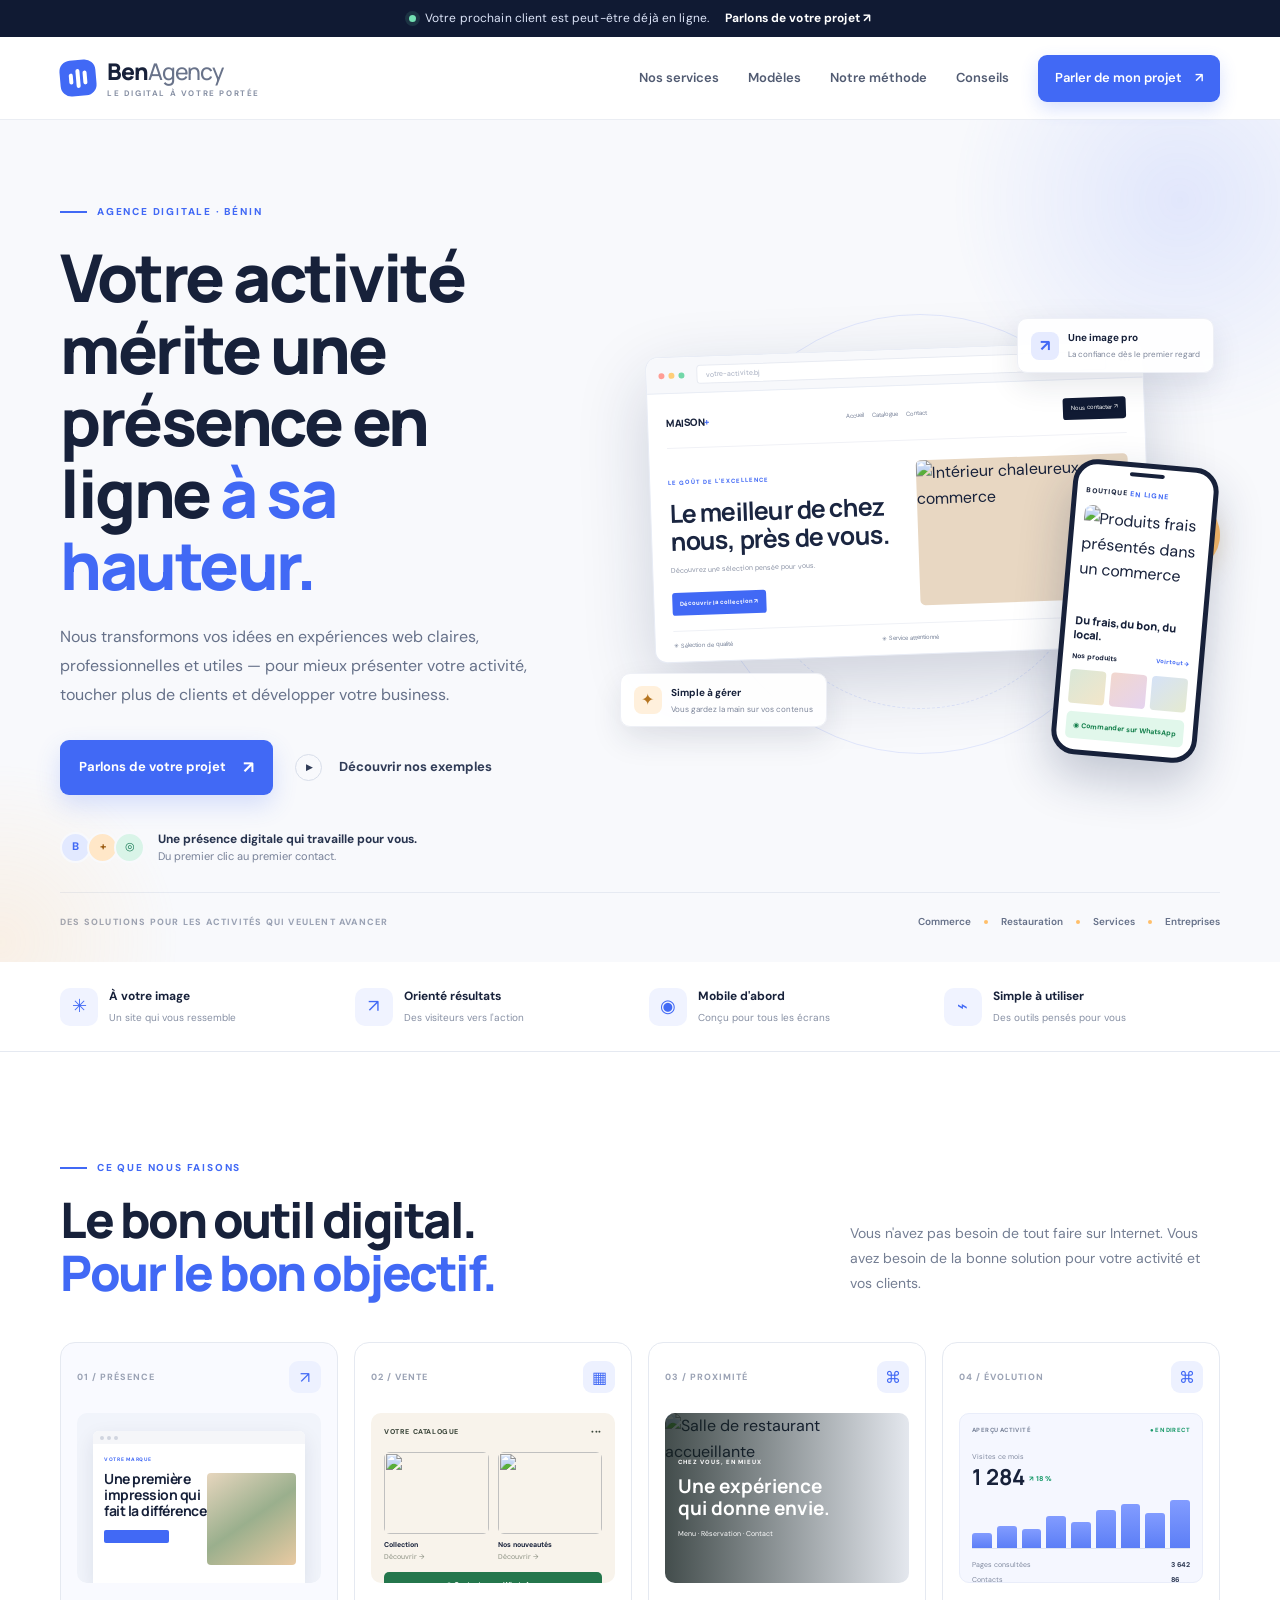
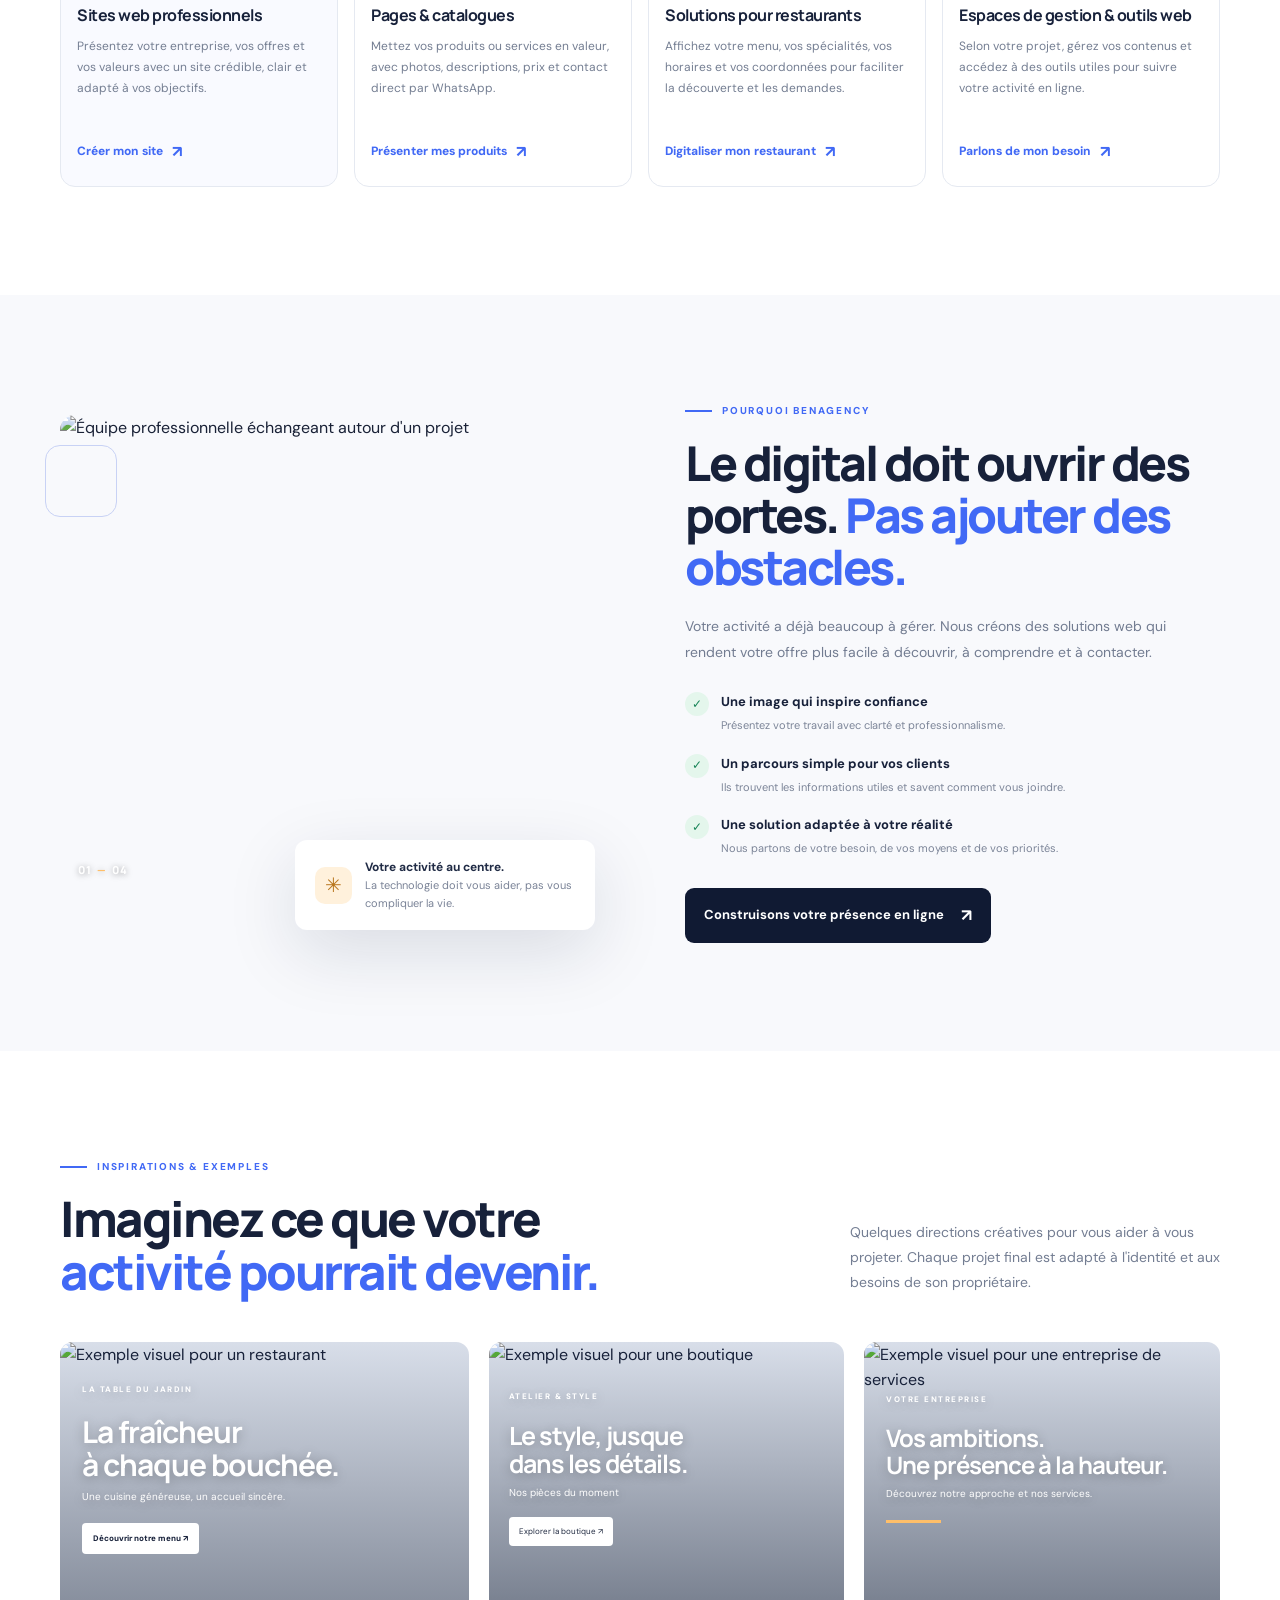
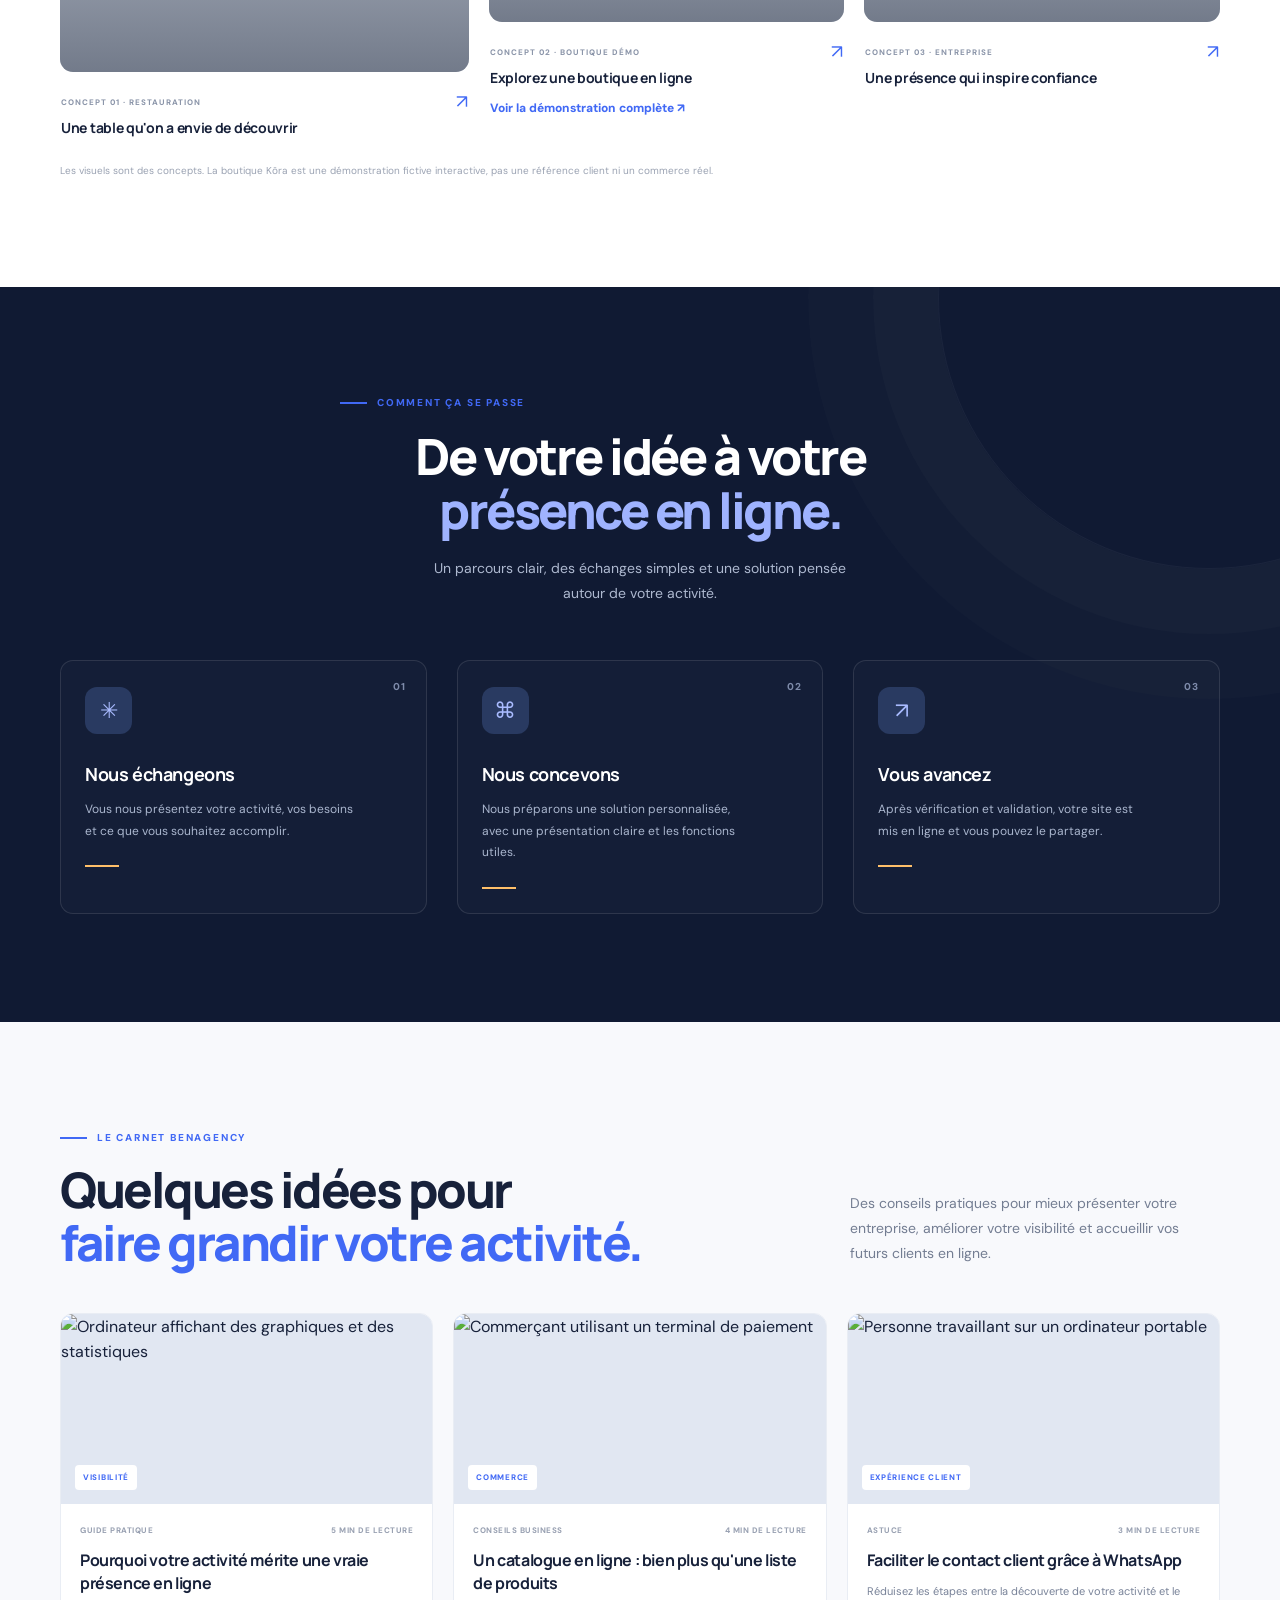
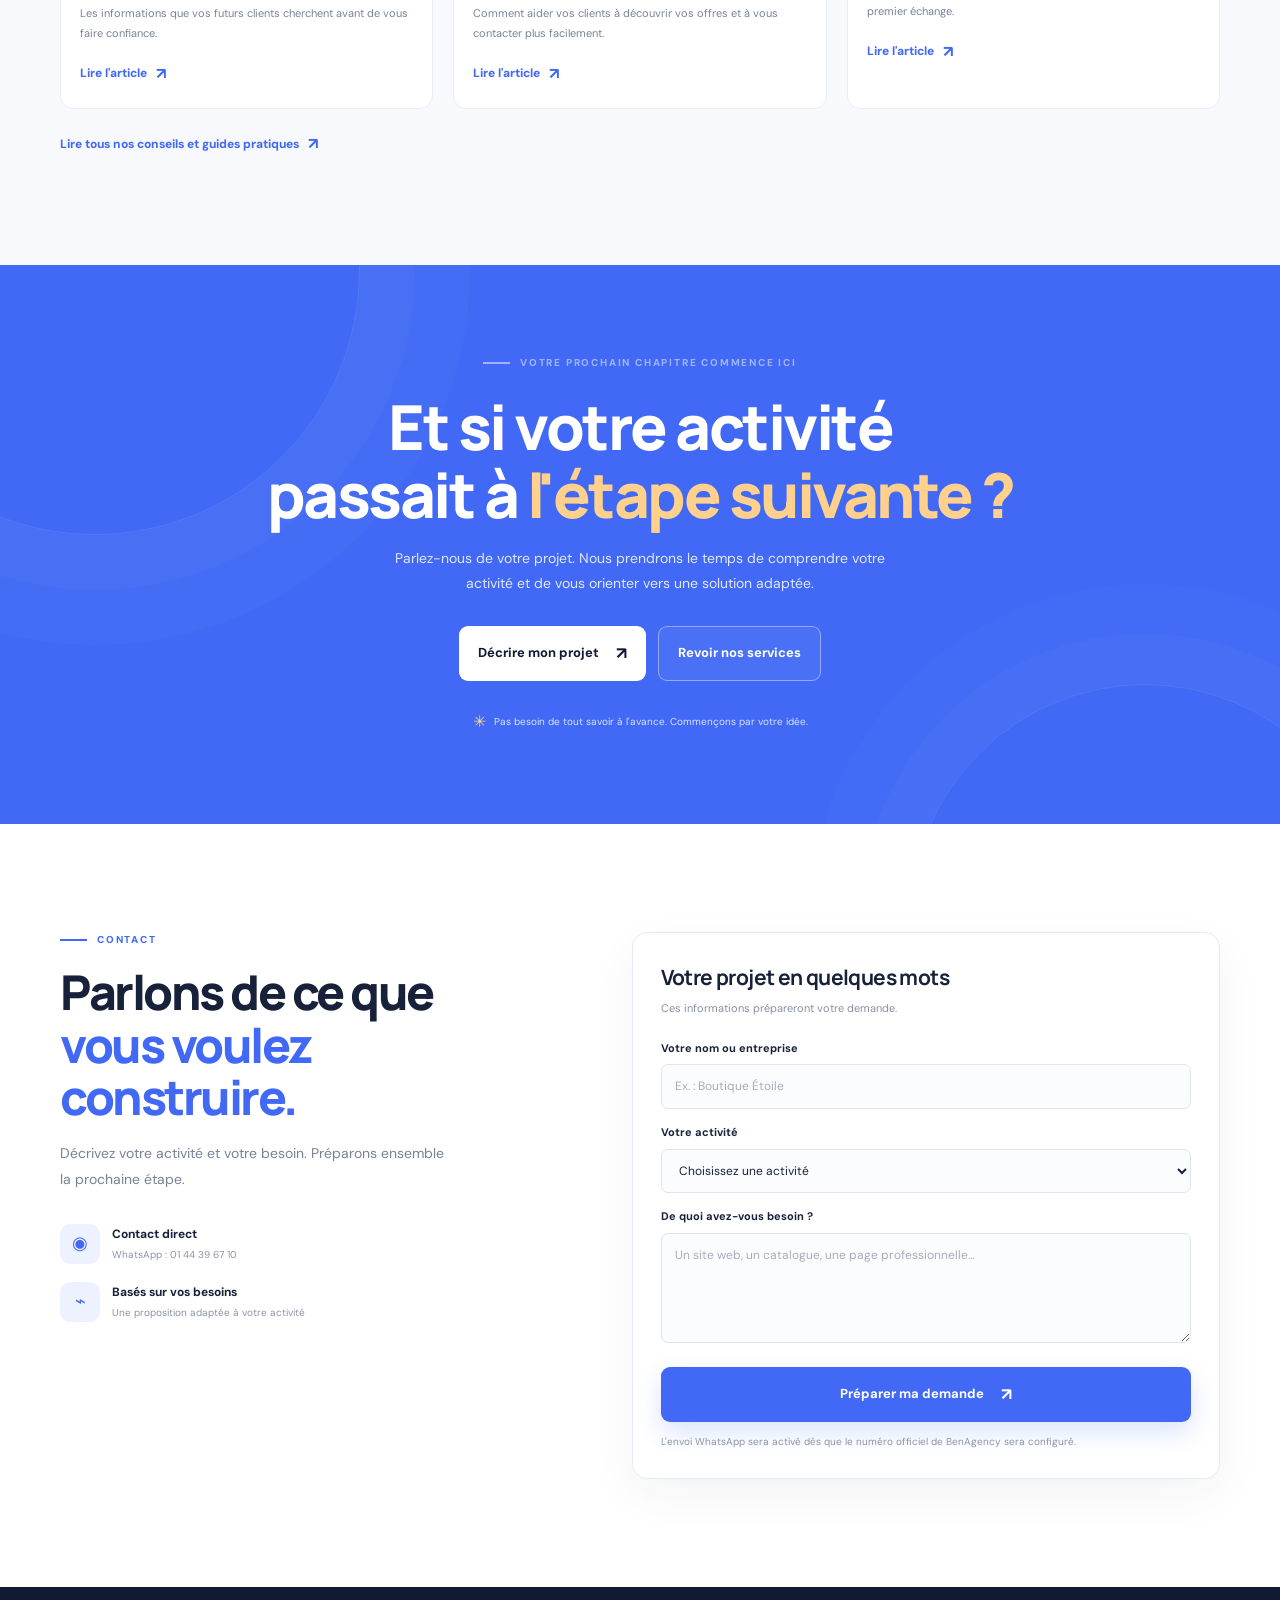
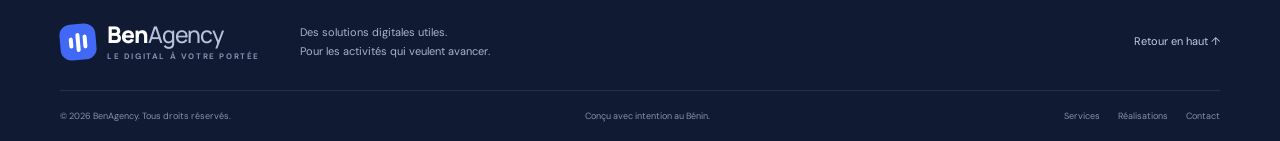
==== commit 66c65603: "Link boutique demo from BenAgency portfolio" ====
--- a/index.html
+++ b/index.html
@@ -100,9 +100,9 @@
       <div class="container"><div class="section-heading"><div><div class="eyebrow"><span class="eyebrow-line"></span> INSPIRATIONS & EXEMPLES</div><h2>Imaginez ce que votre<br><span>activité pourrait devenir.</span></h2></div><p>Quelques directions créatives pour vous aider à vous projeter. Chaque projet final est adapté à l'identité et aux besoins de son propriétaire.</p></div>
         <div class="portfolio-grid">
           <article class="portfolio-card portfolio-large"><a class="portfolio-image portfolio-food" href="#contact" aria-label="Demander un site de restaurant"><img src="https://images.unsplash.com/photo-1517248135467-4c7edcad34c4?auto=format&fit=crop&w=1200&q=85" alt="Exemple visuel pour un restaurant" loading="lazy"><div class="portfolio-mock"><span>LA TABLE DU JARDIN</span><b>La fraîcheur<br>à chaque bouchée.</b><small>Une cuisine généreuse, un accueil sincère.</small><i>Découvrir notre menu ↗</i></div><span class="portfolio-view">Voir le concept ↗</span></a><div class="portfolio-meta"><div><span>CONCEPT 01 · RESTAURATION</span><h3>Une table qu'on a envie de découvrir</h3></div><span class="portfolio-arrow">↗</span></div></article>
-          <article class="portfolio-card"><a class="portfolio-image portfolio-shop" href="#contact" aria-label="Demander un catalogue commercial"><img src="https://images.unsplash.com/photo-1441986300917-64674bd600d8?auto=format&fit=crop&w=900&q=85" alt="Exemple visuel pour une boutique" loading="lazy"><div class="shop-window"><span>ATELIER & STYLE</span><b>Le style, jusque<br>dans les détails.</b><small>Nos pièces du moment</small><span class="shop-pill">Explorer la boutique ↗</span></div><span class="portfolio-view">Voir le concept ↗</span></a><div class="portfolio-meta"><div><span>CONCEPT 02 · COMMERCE</span><h3>Une boutique ouverte en ligne</h3></div><span class="portfolio-arrow">↗</span></div></article>
+          <article class="portfolio-card"><a class="portfolio-image portfolio-shop" href="boutique-demo.html" aria-label="Demander un catalogue commercial"><img src="https://images.unsplash.com/photo-1441986300917-64674bd600d8?auto=format&fit=crop&w=900&q=85" alt="Exemple visuel pour une boutique" loading="lazy"><div class="shop-window"><span>ATELIER & STYLE</span><b>Le style, jusque<br>dans les détails.</b><small>Nos pièces du moment</small><span class="shop-pill">Explorer la boutique ↗</span></div><span class="portfolio-view">Voir la démo interactive ↗</span></a><div class="portfolio-meta"><div><span>CONCEPT 02 · BOUTIQUE DÉMO</span><h3>Explorez une boutique en ligne</h3><a class="text-link" href="boutique-demo.html">Voir la démonstration complète ↗</a></div><span class="portfolio-arrow">↗</span></div></article>
           <article class="portfolio-card"><a class="portfolio-image portfolio-corporate" href="#contact" aria-label="Demander un site d'entreprise"><img src="https://images.unsplash.com/photo-1497366754035-f200968a6e72?auto=format&fit=crop&w=900&q=85" alt="Exemple visuel pour une entreprise de services" loading="lazy"><div class="corporate-window"><span>VOTRE ENTREPRISE</span><b>Vos ambitions.<br>Une présence à la hauteur.</b><small>Découvrez notre approche et nos services.</small><span class="corporate-line"></span></div><span class="portfolio-view">Voir le concept ↗</span></a><div class="portfolio-meta"><div><span>CONCEPT 03 · ENTREPRISE</span><h3>Une présence qui inspire confiance</h3></div><span class="portfolio-arrow">↗</span></div></article>
-        </div><p class="portfolio-disclaimer">Ces visuels sont des concepts de démonstration, pas des références clients revendiquées.</p>
+        </div><p class="portfolio-disclaimer">Les visuels sont des concepts. La boutique Kôra est une démonstration fictive interactive, pas une référence client ni un commerce réel.</p>
       </div>
     </section>
 
--- a/styles.css
+++ b/styles.css
@@ -1 +1,59 @@
-:root{--navy:#101a33;--navy-2:#192847;--blue:#4169f5;--blue-dark:#3154db;--sky:#dce6ff;--amber:#ffbf69;--ink:#17213a;--muted:#69738a;--paper:#f8f9fc;--line:#e5e9f1;--white:#fff;--radius:22px;--shadow:0 22px 70px rgba(18,32,65,.13);font-synthesis:none;text-rendering:optimizeLegibility}*{box-sizing:border-box}html{scroll-behavior:smooth;scroll-padding-top:94px}body{margin:0;background:#fff;color:var(--ink);font-family:"DM Sans",sans-serif;font-size:16px;line-height:1.6;-webkit-font-smoothing:antialiased}img{display:block;max-width:100%}a{color:inherit;text-decoration:none}button,input,select,textarea{font:inherit}.container{width:min(1160px,calc(100% - 48px));margin-inline:auto}.section-pad{padding:108px 0}.skip-link{position:absolute;left:-9999px;top:8px;background:#fff;padding:10px 14px;z-index:100}.skip-link:focus{left:8px}.announcement{display:flex;justify-content:center;align-items:center;gap:9px;background:#101a33;color:#dce4f8;font-size:12px;letter-spacing:.01em;padding:9px 16px}.announcement a{color:#fff;font-weight:700;margin-left:7px}.announcement-dot{width:7px;height:7px;border-radius:50%;background:#73e0b3;box-shadow:0 0 0 4px rgba(115,224,179,.12)}.site-header{position:sticky;top:0;z-index:50;background:rgba(255,255,255,.94);backdrop-filter:blur(16px);border-bottom:1px solid rgba(229,233,241,.8)}.nav-wrap{min-height:82px;display:flex;align-items:center;justify-content:space-between;gap:24px}.brand{display:flex;align-items:center;gap:11px;font-family:Manrope,sans-serif;font-weight:800;font-size:23px;letter-spacing:-1.1px;line-height:1.05;white-space:nowrap}.brand-light{font-weight:500;color:#69738a}.brand small{display:block;font-family:"DM Sans",sans-serif;font-size:8px;font-weight:700;letter-spacing:1.6px;color:#8790a4;margin-top:6px}.brand-mark{width:36px;height:36px;border-radius:11px;background:var(--blue);display:flex;align-items:center;justify-content:center;gap:3px;transform:rotate(-5deg)}.brand-mark span{width:4px;border-radius:3px;background:#fff;display:block}.brand-mark span:nth-child(1){height:11px}.brand-mark span:nth-child(2){height:19px}.brand-mark span:nth-child(3){height:14px}.main-nav{display:flex;align-items:center;gap:29px;font-size:13px;font-weight:600;color:#515b72}.main-nav>a:not(.nav-cta):hover{color:var(--blue)}.nav-cta{display:flex;align-items:center;gap:13px;background:var(--blue);color:#fff;padding:13px 17px;border-radius:9px;box-shadow:0 7px 18px rgba(65,105,245,.2);transition:transform .2s,background .2s}.nav-cta:hover,.button-primary:hover{background:var(--blue-dark);transform:translateY(-2px)}.menu-toggle{display:none}.hero{position:relative;overflow:hidden;background:var(--paper);padding-top:84px;padding-bottom:32px}.hero-grid{position:relative;z-index:1;display:grid;grid-template-columns:.93fr 1.07fr;gap:38px;align-items:center;min-height:520px}.hero-glow{position:absolute;border-radius:50%;filter:blur(1px);pointer-events:none}.hero-glow-one{width:460px;height:460px;right:-130px;top:-150px;background:radial-gradient(circle,rgba(91,127,255,.14),transparent 70%)}.hero-glow-two{width:360px;height:360px;left:-180px;bottom:-160px;background:radial-gradient(circle,rgba(255,191,105,.15),transparent 70%)}.eyebrow{display:flex;align-items:center;gap:10px;color:var(--blue);font-size:10px;font-weight:800;letter-spacing:1.8px}.eyebrow-line{display:inline-block;width:27px;height:2px;background:currentColor}.hero h1,.section-heading h2,.why-copy h2,.process-intro h2,.contact-copy h2,.cta-inner h2{font-family:Manrope,sans-serif;letter-spacing:-2.5px;font-weight:800;line-height:1.09}.hero h1{font-size:clamp(43px,5.15vw,67px);margin:22px 0 22px;max-width:610px}.hero h1 span,.section-heading h2 span,.why-copy h2 span,.process-intro h2 span,.contact-copy h2 span{color:var(--blue)}.hero-lead{max-width:510px;color:#667189;font-size:16px;line-height:1.8;margin:0}.hero-actions{display:flex;align-items:center;gap:14px;flex-wrap:wrap;margin-top:30px}.button{display:inline-flex;justify-content:center;align-items:center;gap:17px;min-height:50px;padding:14px 19px;border:0;border-radius:9px;font-size:13px;font-weight:700;cursor:pointer;transition:transform .2s,background .2s,color .2s}.button-primary{background:var(--blue);color:#fff;box-shadow:0 10px 25px rgba(65,105,245,.19)}.button-primary span,.button-dark span,.button-white span{font-size:17px}.button-quiet{color:#303c57;padding-inline:8px}.button-quiet:hover{color:var(--blue)}.play-icon{width:27px;height:27px;border:1px solid #d8deea;border-radius:50%;display:inline-flex;align-items:center;justify-content:center;font-size:9px;padding-left:2px}.hero-proof{display:flex;align-items:center;gap:13px;margin-top:35px}.proof-avatars{display:flex;padding-left:4px}.proof-avatars span{display:flex;align-items:center;justify-content:center;width:31px;height:31px;border-radius:50%;margin-left:-4px;border:2px solid var(--paper);background:#e2e9ff;color:var(--blue);font-size:11px;font-weight:800}.proof-avatars span:nth-child(2){background:#ffe7c8;color:#9a5b12}.proof-avatars span:nth-child(3){background:#d9f4e8;color:#147953}.hero-proof p{margin:0;font-size:11px;line-height:1.5;color:#778198}.hero-proof strong{color:#27334e;font-size:12px}.hero-art{position:relative;min-height:500px;display:flex;align-items:center;justify-content:center;isolation:isolate}.art-orbit{position:absolute;border:1px solid rgba(65,105,245,.13);border-radius:50%;z-index:-1}.orbit-a{width:440px;height:440px}.orbit-b{width:350px;height:350px;border-style:dashed}.browser-card{position:absolute;left:5%;top:65px;width:83%;background:#fff;border-radius:12px;overflow:hidden;box-shadow:0 24px 70px rgba(21,37,79,.19);transform:rotate(-2deg);border:1px solid #e8ecf5}.browser-top{height:36px;background:#f7f8fb;display:flex;align-items:center;gap:12px;padding:0 12px;border-bottom:1px solid #e9edf5}.browser-dots{display:flex;gap:4px}.browser-dots i{width:6px;height:6px;border-radius:50%;background:#d3d9e5}.browser-dots i:first-child{background:#ff9d94}.browser-dots i:nth-child(2){background:#ffce78}.browser-dots i:nth-child(3){background:#72d7a8}.browser-url{flex:1;background:#fff;border:1px solid #e8ebf2;border-radius:4px;padding:3px 8px;color:#a2aabd;font-size:7px}.browser-menu{font-size:11px;color:#a2aabd}.mock-site{padding:18px 18px 0}.mock-nav{display:flex;align-items:center;justify-content:space-between;gap:8px;padding-bottom:14px;border-bottom:1px solid #f0f1f6}.mock-logo{font-family:Manrope,sans-serif;font-weight:800;font-size:10px;letter-spacing:-.5px}.mock-logo span{color:var(--blue)}.mock-nav-links{font-size:6px;color:#778198}.mock-nav-button{font-size:6px;background:var(--navy);color:white;padding:6px 8px;border-radius:3px}.mock-main{display:grid;grid-template-columns:1fr .9fr;gap:12px;padding:18px 0 15px;align-items:center}.mock-kicker{font-size:6px;letter-spacing:1px;color:var(--blue);font-weight:800}.mock-copy h3{font-family:Manrope,sans-serif;font-size:clamp(15px,2vw,25px);line-height:1.13;letter-spacing:-.8px;margin:8px 0;color:#1a2540}.mock-copy p{font-size:7px;color:#8a92a5;margin:0 0 12px}.mock-button{display:inline-block;background:var(--blue);color:#fff;border-radius:3px;padding:7px 8px;font-size:6px;font-weight:700}.mock-photo{height:145px;overflow:hidden;border-radius:5px;background:#e8d7c2}.mock-photo img{width:100%;height:100%;object-fit:cover}.mock-bottom{display:flex;justify-content:space-between;gap:8px;padding:10px 0;border-top:1px solid #eff1f6;color:#758097;font-size:6px}.phone-card{position:absolute;right:2%;bottom:25px;width:146px;background:#fff;border:5px solid #17213a;border-radius:24px;padding:12px 9px 11px;box-shadow:0 22px 48px rgba(21,37,79,.24);transform:rotate(5deg);z-index:3}.phone-speaker{height:4px;width:35px;border-radius:9px;background:#17213a;margin:-7px auto 12px}.phone-brand{font-size:7px;font-weight:800;letter-spacing:.8px;margin-bottom:9px}.phone-brand span{color:var(--blue)}.phone-card>img{width:100%;height:100px;object-fit:cover;border-radius:8px}.phone-title{font-family:Manrope,sans-serif;font-size:11px;font-weight:800;line-height:1.25;margin:9px 0}.phone-price{display:flex;justify-content:space-between;align-items:center;font-size:7px;font-weight:700}.phone-price span{color:var(--blue);font-size:6px}.phone-products{display:flex;gap:5px;margin:8px 0}.phone-products span{height:34px;flex:1;border-radius:4px;background:linear-gradient(135deg,#d9e7d8,#f3e6c9)}.phone-products span:nth-child(2){background:linear-gradient(135deg,#f2d7ce,#e5d3ef)}.phone-products span:nth-child(3){background:linear-gradient(135deg,#d5e2f7,#e5ead0)}.phone-whatsapp{background:#e1f7eb;color:#16804d;border-radius:5px;text-align:center;font-size:7px;font-weight:800;padding:8px 3px}.floating-tag{position:absolute;z-index:4;display:flex;align-items:center;gap:9px;padding:11px 13px;border:1px solid #eef0f6;background:rgba(255,255,255,.96);border-radius:10px;box-shadow:0 13px 30px rgba(25,40,71,.1)}.tag-top{right:1%;top:34px}.tag-bottom{left:0;bottom:57px}.tag-icon{width:28px;height:28px;border-radius:8px;display:flex;align-items:center;justify-content:center;font-weight:800}.tag-blue{background:#e6ebff;color:var(--blue)}.tag-amber{background:#fff0dc;color:#b67520}.floating-tag strong,.floating-tag small{display:block}.floating-tag strong{font-size:10px}.floating-tag small{font-size:8px;color:#7c8599;margin-top:2px}.hero-stamp{position:absolute;right:0;top:215px;width:72px;height:72px;border-radius:50%;background:var(--amber);display:flex;flex-direction:column;align-items:center;justify-content:center;text-align:center;color:#583c19;transform:rotate(9deg);box-shadow:0 8px 20px #dca34b40}.hero-stamp span{font-size:6px;font-weight:800;letter-spacing:.6px}.hero-stamp strong{font-size:11px;line-height:1.3}.hero-bottomline{display:flex;justify-content:space-between;align-items:center;gap:20px;border-top:1px solid #e6eaf2;margin-top:28px;padding-top:21px;color:#9aa2b4;font-size:9px;font-weight:800;letter-spacing:1.2px}.hero-bottomline div{display:flex;align-items:center;gap:13px;color:#657088;font-size:10px;letter-spacing:0;font-weight:600}.hero-bottomline i{width:4px;height:4px;background:var(--amber);border-radius:50%}.trust-strip{border-bottom:1px solid var(--line);background:#fff}.trust-grid{display:grid;grid-template-columns:repeat(4,1fr);padding:25px 0;gap:18px}.trust-grid>div{display:flex;align-items:center;gap:11px}.trust-symbol{width:38px;height:38px;display:flex;align-items:center;justify-content:center;background:#f0f3ff;color:var(--blue);border-radius:10px;font-size:18px}.trust-grid strong,.trust-grid small{display:block}.trust-grid strong{font-size:12px}.trust-grid small{font-size:10px;color:#8790a4;margin-top:3px}.services-section{background:#fff}.section-heading{display:flex;justify-content:space-between;align-items:end;gap:50px;margin-bottom:43px}.section-heading h2,.process-intro h2,.contact-copy h2{font-size:clamp(35px,4vw,49px);margin:17px 0 0}.section-heading>p{max-width:370px;color:#737d92;font-size:14px;line-height:1.8;margin:0 0 3px}.services-grid{display:grid;grid-template-columns:repeat(4,minmax(0,1fr));gap:16px}.service-card{border:1px solid var(--line);border-radius:15px;padding:18px 16px 21px;min-width:0;transition:transform .25s,box-shadow .25s,border-color .25s}.service-card:hover{transform:translateY(-5px);border-color:#d7defb;box-shadow:0 15px 38px rgba(18,32,65,.07)}.service-featured{background:#f9faff}.service-top{display:flex;justify-content:space-between;align-items:center}.service-number{font-size:9px;font-weight:800;letter-spacing:1px;color:#9ba3b5}.service-icon{display:flex;align-items:center;justify-content:center;width:32px;height:32px;border-radius:9px;background:#edf1ff;color:var(--blue);font-size:16px}.service-visual{height:170px;margin:20px 0 22px;position:relative;overflow:hidden;border-radius:10px;background:#f1f4fb}.mini-browser{position:absolute;inset:18px 16px 0;background:white;border-radius:6px 6px 0 0;box-shadow:0 7px 20px #1a254018;overflow:hidden}.mini-browser-bar{height:13px;display:flex;gap:3px;align-items:center;padding-left:7px;background:#f5f6f9}.mini-browser-bar i{width:4px;height:4px;border-radius:50%;background:#d0d5df}.mini-website{padding:12px 11px;position:relative;min-height:130px}.mini-label{font-size:5px;color:var(--blue);font-weight:800;letter-spacing:.7px;display:block;margin-bottom:7px}.mini-website b{font-family:Manrope,sans-serif;font-size:14px;line-height:1.13;display:block;letter-spacing:-.5px}.mini-cta{width:65px;height:13px;border-radius:2px;background:var(--blue);margin-top:11px}.mini-picture{position:absolute;width:42%;height:92px;right:9px;top:29px;border-radius:4px;background:linear-gradient(145deg,#e7d6be,#9aaf8d 50%,#e9caa2)}.visual-catalog{padding:13px;background:#f8f3eb}.catalog-head{display:flex;justify-content:space-between;font-size:7px;font-weight:800;color:#3b463a;letter-spacing:.6px}.catalog-items{display:flex;gap:9px;margin-top:14px}.catalog-items>div{flex:1;min-width:0}.catalog-items img{width:100%;height:82px;object-fit:cover;border-radius:6px}.catalog-items b,.catalog-items small{display:block;font-size:7px;margin-top:5px}.catalog-items small{color:#8a8f81;margin-top:1px}.catalog-order{margin-top:10px;background:#24764c;color:#fff;text-align:center;font-size:7px;padding:7px;border-radius:5px;font-weight:700}.visual-restaurant>img{width:100%;height:100%;object-fit:cover}.restaurant-overlay{position:absolute;inset:0;padding:22px 13px;display:flex;flex-direction:column;justify-content:center;color:#fff;background:linear-gradient(90deg,rgba(18,30,27,.78),rgba(18,30,27,.06))}.restaurant-overlay span{font-size:6px;letter-spacing:1px;font-weight:800}.restaurant-overlay b{font-family:Manrope,sans-serif;font-size:19px;line-height:1.15;margin:8px 0}.restaurant-overlay small{font-size:7px}.visual-dashboard{background:#f5f7ff;border:1px solid #e9edfa;padding:12px}.dash-top{display:flex;justify-content:space-between;font-size:6px;font-weight:800;letter-spacing:.4px;color:#7d879d}.dash-live{color:#1b9a6b}.dash-stat{margin-top:15px}.dash-stat small{display:block;font-size:7px;color:#818aa0}.dash-stat b{display:block;font-size:22px;line-height:1.4;font-family:Manrope,sans-serif}.dash-stat em{font-family:"DM Sans",sans-serif;font-size:7px;color:#159968;font-style:normal;vertical-align:middle}.dash-chart{height:49px;display:flex;align-items:end;gap:5px;margin:7px 0 10px;border-bottom:1px solid #dce2f1}.dash-chart span{flex:1;background:linear-gradient(180deg,#6e8cff,#4169f5);border-radius:3px 3px 0 0;opacity:.85}.dash-footer{display:grid;grid-template-columns:1fr auto;gap:4px;font-size:7px;color:#7d879d}.dash-footer b{color:#27334e}.service-card h3{font-family:Manrope,sans-serif;font-size:16px;letter-spacing:-.5px;line-height:1.3;margin:0 0 10px}.service-card>p{font-size:12px;color:#747e92;line-height:1.75;margin:0 0 17px;min-height:84px}.text-link{display:inline-flex;align-items:center;gap:9px;color:var(--blue);font-size:12px;font-weight:800}.text-link span{font-size:16px;transition:transform .2s}.text-link:hover span{transform:translate(3px,-2px)}.why-section{background:var(--paper)}.why-grid{display:grid;grid-template-columns:1fr 1fr;gap:90px;align-items:center}.why-visual{position:relative;padding:0 28px 30px 0}.why-visual>img{width:100%;height:485px;object-fit:cover;border-radius:15px;filter:saturate(.83)}.why-visual:after{content:"";position:absolute;left:-15px;top:30px;width:70px;height:70px;border:1px solid #c8d2f5;border-radius:15px;z-index:0}.why-note{position:absolute;bottom:0;right:0;display:flex;align-items:center;gap:13px;background:#fff;padding:18px 20px;border-radius:12px;box-shadow:var(--shadow);max-width:300px}.why-note>span{width:37px;height:37px;flex-shrink:0;display:flex;align-items:center;justify-content:center;background:#fff1dc;color:#b8751c;border-radius:10px;font-size:20px}.why-note p{font-size:11px;color:#7a8397;line-height:1.6;margin:0}.why-note strong{font-size:12px;color:#202b45}.why-number{position:absolute;left:18px;bottom:52px;color:#fff;font-family:Manrope,sans-serif;font-size:11px;font-weight:800;letter-spacing:1px;text-shadow:0 1px 6px #0006}.why-number span{color:var(--amber);margin:0 5px}.why-copy h2{font-size:clamp(35px,4vw,48px);margin:18px 0 20px}.why-lead{color:#727c91;font-size:14px;line-height:1.85;margin:0 0 27px}.benefit-list{display:grid;gap:19px;margin-bottom:30px}.benefit-list>div{display:flex;align-items:start;gap:12px}.benefit-check{width:24px;height:24px;display:flex;align-items:center;justify-content:center;flex-shrink:0;background:#e4f6ec;color:#168356;border-radius:50%;font-size:12px;font-weight:800}.benefit-list p{margin:0}.benefit-list strong,.benefit-list small{display:block}.benefit-list strong{font-size:13px}.benefit-list small{font-size:11px;color:#7c8598;margin-top:4px;line-height:1.6}.button-dark{background:var(--navy);color:#fff}.button-dark:hover{background:#26375c;transform:translateY(-2px)}.work-section{background:#fff}.portfolio-grid{display:grid;grid-template-columns:1.15fr 1fr 1fr;gap:20px}.portfolio-card{min-width:0}.portfolio-image{position:relative;display:block;overflow:hidden;border-radius:13px;height:280px;background:#dce2ed}.portfolio-large .portfolio-image{height:330px}.portfolio-image>img{width:100%;height:100%;object-fit:cover;transition:transform .6s}.portfolio-image:hover>img{transform:scale(1.05)}.portfolio-image:after{content:"";position:absolute;inset:0;background:linear-gradient(180deg,rgba(10,20,40,.02),rgba(10,20,40,.5))}.portfolio-mock,.shop-window,.corporate-window{position:absolute;z-index:1;color:white;left:22px;right:22px;top:32px;text-shadow:0 2px 12px #0004}.portfolio-mock>span,.shop-window>span:first-child,.corporate-window>span:first-child{font-size:8px;font-weight:800;letter-spacing:1.5px}.portfolio-mock>b,.shop-window>b,.corporate-window>b{display:block;font-family:Manrope,sans-serif;font-size:clamp(20px,2.6vw,30px);line-height:1.1;letter-spacing:-1px;margin:16px 0 8px}.portfolio-mock>small,.shop-window>small,.corporate-window>small{display:block;font-size:10px;max-width:220px}.portfolio-mock>i{display:inline-block;margin-top:18px;padding:9px 11px;background:#fff;color:#17213a;border-radius:4px;font-size:8px;font-weight:800;font-style:normal;text-shadow:none}.portfolio-view{position:absolute;z-index:2;right:12px;bottom:12px;color:#fff;border:1px solid #ffffff7a;background:#ffffff1c;backdrop-filter:blur(8px);padding:7px 9px;border-radius:5px;font-size:9px;font-weight:700;opacity:0;transform:translateY(5px);transition:opacity .2s,transform .2s}.portfolio-image:hover .portfolio-view{opacity:1;transform:translateY(0)}.portfolio-food>img{object-position:center}.shop-window{top:39px;left:20px;right:20px}.shop-window>b{font-size:25px}.shop-pill{display:inline-block;margin-top:16px;background:#fff;color:#202a40;padding:8px 10px;border-radius:4px;font-size:8px!important;letter-spacing:0!important;text-shadow:none}.corporate-window{top:42px}.corporate-window>b{font-size:24px}.corporate-line{display:block;width:55px;height:3px;background:var(--amber);margin-top:18px}.portfolio-meta{display:flex;align-items:start;justify-content:space-between;gap:12px;padding:15px 1px}.portfolio-meta>div>span{font-size:8px;letter-spacing:1px;font-weight:800;color:#8b95a9}.portfolio-meta h3{font-family:Manrope,sans-serif;font-size:14px;line-height:1.4;letter-spacing:-.3px;margin:6px 0}.portfolio-arrow{font-size:19px;color:var(--blue)}.portfolio-disclaimer{font-size:10px;color:#9aa2b2;margin:4px 0 0}.process-section{background:var(--navy);color:#fff;overflow:hidden;position:relative}.process-section:before{content:"";position:absolute;width:540px;height:540px;right:-200px;top:-260px;border:1px solid #ffffff0c;border-radius:50%;box-shadow:0 0 0 65px #ffffff04,0 0 0 130px #ffffff03}.process-intro{text-align:center;max-width:600px;margin:0 auto 54px;position:relative}.eyebrow-light{color:#9fb3ff;justify-content:center}.process-intro h2{font-size:clamp(36px,4vw,50px);margin:18px 0}.process-intro h2 span{color:#9fb3ff}.process-intro>p{color:#aeb9d0;font-size:14px;max-width:430px;margin:0 auto;line-height:1.8}.process-steps{display:grid;grid-template-columns:repeat(3,1fr);gap:30px;position:relative}.process-steps article{position:relative;padding:26px 24px 24px;border:1px solid #ffffff1c;border-radius:13px;background:#ffffff05}.step-number{position:absolute;right:20px;top:18px;font-size:10px;color:#7e8baa;font-weight:800;letter-spacing:1px}.step-icon{width:47px;height:47px;display:flex;align-items:center;justify-content:center;border-radius:12px;background:#293a61;color:#a9bbff;font-size:22px;margin-bottom:26px}.process-steps h3{font-family:Manrope,sans-serif;font-size:18px;letter-spacing:-.4px;margin:0 0 10px}.process-steps p{font-size:12px;line-height:1.8;color:#aab6ce;margin:0;max-width:270px}.step-line{display:block;width:34px;height:2px;background:var(--amber);margin-top:23px}.articles-section{background:#f8f9fc}.articles-grid{display:grid;grid-template-columns:repeat(3,1fr);gap:20px}.article-card{background:#fff;border:1px solid #e9edf4;border-radius:13px;overflow:hidden;transition:transform .2s,box-shadow .2s}.article-card:hover{transform:translateY(-4px);box-shadow:0 18px 42px rgba(18,32,65,.08)}.article-image{position:relative;display:block;height:190px;overflow:hidden;background:#e1e7f2}.article-image img{width:100%;height:100%;object-fit:cover;transition:transform .5s}.article-card:hover .article-image img{transform:scale(1.04)}.article-image>span{position:absolute;left:14px;bottom:14px;padding:6px 8px;background:#fff;color:var(--blue);border-radius:4px;font-size:8px;font-weight:800;letter-spacing:.7px}.article-body{padding:20px 19px 22px}.article-meta{display:flex;justify-content:space-between;gap:7px;font-size:8px;letter-spacing:.5px;color:#99a1b2;font-weight:800}.article-body h3{font-family:Manrope,sans-serif;font-size:16px;letter-spacing:-.4px;line-height:1.4;margin:13px 0 10px}.article-body h3 a:hover{color:var(--blue)}.article-body>p{font-size:11px;color:#788298;line-height:1.8;min-height:40px;margin:0 0 15px}.article-note{margin-top:22px;color:#8992a6;font-size:10px}.cta-section{position:relative;overflow:hidden;background:var(--blue);color:#fff;padding:90px 0}.cta-inner{position:relative;z-index:1;max-width:750px;text-align:center}.cta-shape{position:absolute;border:1px solid #ffffff18;border-radius:50%;pointer-events:none}.cta-shape-one{width:530px;height:530px;left:-170px;top:-260px;box-shadow:0 0 0 55px #ffffff06,0 0 0 110px #ffffff05}.cta-shape-two{width:470px;height:470px;right:-100px;bottom:-330px;box-shadow:0 0 0 50px #ffffff05,0 0 0 100px #ffffff04}.cta-inner .eyebrow{justify-content:center}.cta-inner h2{font-size:clamp(42px,5vw,62px);margin:22px 0 18px}.cta-inner h2 span{color:#ffd18d}.cta-inner>p{max-width:520px;margin:0 auto;color:#e0e7ff;font-size:14px;line-height:1.8}.cta-actions{display:flex;justify-content:center;gap:12px;flex-wrap:wrap;margin-top:29px}.button-white{background:#fff;color:var(--navy)}.button-white:hover{background:#f3f5ff;transform:translateY(-2px)}.button-outline-light{border:1px solid #ffffff69;color:#fff;background:#ffffff0c}.button-outline-light:hover{background:#ffffff1b}.cta-footnote{display:flex;align-items:center;justify-content:center;gap:8px;color:#dbe3ff;font-size:10px;margin-top:28px}.cta-footnote span{color:#ffd18d;font-size:16px}.contact-section{background:#fff}.contact-grid{display:grid;grid-template-columns:.9fr 1.1fr;gap:90px;align-items:start}.contact-copy h2{font-size:clamp(35px,4vw,48px);margin:18px 0}.contact-copy>p{color:#778197;font-size:14px;line-height:1.8;max-width:390px}.contact-details{display:grid;gap:18px;margin-top:32px}.contact-details>div{display:flex;align-items:center;gap:12px}.contact-detail-icon{display:flex;align-items:center;justify-content:center;width:40px;height:40px;background:#eef1ff;color:var(--blue);border-radius:10px;font-size:18px}.contact-details strong,.contact-details small{display:block}.contact-details strong{font-size:12px}.contact-details small{font-size:10px;color:#8a93a6;margin-top:3px}.contact-form{border:1px solid var(--line);border-radius:15px;padding:28px;box-shadow:0 16px 45px rgba(18,32,65,.05)}.form-title h3{font-family:Manrope,sans-serif;font-size:21px;letter-spacing:-.6px;margin:0 0 5px}.form-title p{font-size:11px;color:#8790a3;margin:0 0 22px}.contact-form label{display:block;font-size:11px;font-weight:700;margin:15px 0 7px}.contact-form input,.contact-form select,.contact-form textarea{width:100%;border:1px solid #dfe4ee;border-radius:7px;background:#fbfcfe;padding:12px 13px;color:#17213a;outline:none;font-size:12px;transition:border .2s,box-shadow .2s}.contact-form input:focus,.contact-form select:focus,.contact-form textarea:focus{border-color:var(--blue);box-shadow:0 0 0 3px #4169f51c}.contact-form textarea{resize:vertical;min-height:110px}.contact-form input::placeholder,.contact-form textarea::placeholder{color:#a5adbc}.form-submit{width:100%;margin-top:17px}.form-feedback{font-size:10px;color:#8b94a7;line-height:1.6;margin:12px 0 0}.site-footer{background:#101a33;color:#fff;padding:35px 0 18px}.footer-top{display:flex;align-items:center;gap:40px;padding-bottom:29px;border-bottom:1px solid #ffffff18}.brand-footer{color:#fff}.brand-footer .brand-light{color:#b7c2d9}.brand-footer small{color:#8492b1}.footer-top>p{font-size:11px;color:#a8b4cd;line-height:1.7;margin:0;flex:1}.footer-top-link{font-size:11px;color:#c2cbe0}.footer-top-link:hover{color:#fff}.footer-bottom{display:flex;align-items:center;justify-content:space-between;gap:18px;padding-top:18px;font-size:9px;color:#8492ad}.footer-bottom>div{display:flex;gap:18px}.footer-bottom a:hover{color:#fff}.toast{position:fixed;bottom:20px;left:50%;transform:translate(-50%,20px);background:#101a33;color:#fff;padding:12px 18px;border-radius:9px;box-shadow:var(--shadow);font-size:12px;max-width:min(480px,calc(100% - 32px));opacity:0;pointer-events:none;transition:opacity .2s,transform .2s;z-index:100}.toast.show{opacity:1;transform:translate(-50%,0)}@media(min-width:1400px){.hero h1{font-size:70px}}@media(max-width:1050px){.main-nav{gap:17px}.main-nav>a{font-size:12px}.hero-grid{gap:10px;grid-template-columns:1fr 1fr}.hero h1{font-size:clamp(42px,5vw,57px)}.hero-art{transform:scale(.95);transform-origin:center}.services-grid{grid-template-columns:repeat(2,minmax(0,1fr))}.service-card>p{min-height:0}.service-visual{height:190px}.why-grid{gap:50px}.contact-grid{gap:50px}}@media(max-width:780px){.container{width:min(100% - 36px,600px)}.section-pad{padding:76px 0}.announcement{font-size:10px;flex-wrap:wrap;gap:5px}.nav-wrap{min-height:72px}.brand{font-size:21px}.menu-toggle{display:flex;width:42px;height:42px;flex-direction:column;align-items:center;justify-content:center;gap:6px;border:1px solid var(--line);background:#fff;border-radius:9px}.menu-toggle span{display:block;width:17px;height:2px;background:var(--navy);transition:transform .2s}.menu-toggle[aria-expanded=true] span:first-child{transform:translateY(4px) rotate(45deg)}.menu-toggle[aria-expanded=true] span:last-child{transform:translateY(-4px) rotate(-45deg)}.main-nav{display:none;position:absolute;top:71px;left:0;right:0;padding:16px 20px 22px;background:#fff;border-bottom:1px solid var(--line);box-shadow:0 18px 25px #101a3310;align-items:stretch;gap:0}.main-nav.open{display:flex;flex-direction:column}.main-nav>a:not(.nav-cta){padding:13px 3px;border-bottom:1px solid #f0f2f7}.nav-cta{justify-content:center;margin-top:14px}.hero{padding-top:60px}.hero-grid{grid-template-columns:1fr;gap:12px}.hero-copy{position:relative;z-index:2}.hero h1{font-size:clamp(43px,10vw,60px);max-width:570px;letter-spacing:-2px}.hero-lead{font-size:14px}.hero-art{min-height:410px;transform:none;margin:0 -6px}.browser-card{left:4%;top:45px;width:87%}.phone-card{width:130px;right:0;bottom:13px}.phone-card>img{height:83px}.tag-top{right:0;top:17px}.tag-bottom{left:0;bottom:33px}.hero-stamp{right:1%;top:170px;width:61px;height:61px}.hero-stamp span{font-size:5px}.hero-stamp strong{font-size:9px}.art-orbit.orbit-a{width:340px;height:340px}.art-orbit.orbit-b{width:270px;height:270px}.hero-bottomline{align-items:flex-start;flex-direction:column;gap:10px;font-size:8px}.hero-bottomline div{flex-wrap:wrap;gap:9px}.trust-grid{grid-template-columns:repeat(2,1fr);gap:20px 12px}.section-heading{align-items:flex-start;flex-direction:column;gap:18px;margin-bottom:30px}.section-heading>p{max-width:540px}.section-heading h2,.process-intro h2{font-size:clamp(35px,8vw,45px)}.services-grid{gap:12px}.service-card{padding:14px 12px 18px}.service-visual{height:150px;margin:15px 0 18px}.service-card h3{font-size:14px}.service-card>p{font-size:11px}.service-number{font-size:8px}.why-grid{grid-template-columns:1fr;gap:45px}.why-visual{padding-right:18px}.why-visual>img{height:360px}.why-copy h2{font-size:clamp(35px,8vw,45px)}.portfolio-grid{grid-template-columns:1fr 1fr;gap:14px}.portfolio-large{grid-column:1/-1}.portfolio-large .portfolio-image{height:300px}.portfolio-image{height:240px}.portfolio-meta h3{font-size:12px}.portfolio-mock>b{font-size:27px}.process-steps{gap:12px}.process-steps article{padding:20px 15px}.process-steps h3{font-size:15px}.process-steps p{font-size:11px}.step-number{right:12px;top:12px}.step-icon{margin-bottom:19px}.articles-grid{grid-template-columns:1fr 1fr;gap:14px}.article-card:last-child{display:none}.article-image{height:155px}.article-body{padding:16px 14px 18px}.article-body h3{font-size:14px}.article-meta{font-size:7px}.cta-section{padding:75px 0}.cta-inner h2{font-size:clamp(40px,8.5vw,54px);letter-spacing:-1.8px}.contact-grid{grid-template-columns:1fr;gap:30px}.contact-copy h2{font-size:42px}.contact-form{padding:23px}.footer-top{gap:20px;flex-wrap:wrap}.footer-top>p{flex-basis:calc(100% - 30px);order:3}.footer-top-link{margin-left:auto}.footer-bottom{flex-wrap:wrap}.footer-bottom>div{width:100%;order:3;padding-top:8px}}@media(max-width:440px){.container{width:calc(100% - 30px)}.announcement{font-size:9px}.announcement a{margin-left:2px}.hero h1{font-size:42px}.hero-actions{align-items:stretch;flex-direction:column}.hero-actions .button{width:100%}.hero-proof{margin-top:25px}.hero-art{min-height:330px}.browser-card{top:40px;left:1%;width:91%}.mock-site{padding:12px 10px 0}.mock-photo{height:100px}.mock-copy h3{font-size:17px}.mock-bottom{font-size:5px}.phone-card{width:112px;right:0;bottom:5px;padding:9px 7px}.phone-card>img{height:68px}.phone-title{font-size:9px}.tag-top{right:-2px;top:8px;padding:8px}.tag-bottom{left:-3px;bottom:23px;padding:8px}.floating-tag strong{font-size:8px}.floating-tag small{font-size:7px}.tag-icon{width:23px;height:23px}.hero-stamp{top:135px;width:51px;height:51px}.hero-stamp span{font-size:4px}.hero-stamp strong{font-size:8px}.hero-bottomline div{font-size:9px}.trust-grid{gap:17px 9px}.trust-grid>div{gap:8px}.trust-symbol{width:32px;height:32px}.trust-grid strong{font-size:10px}.trust-grid small{font-size:9px}.services-grid{grid-template-columns:1fr}.service-visual{height:190px}.service-card{padding:16px}.service-card h3{font-size:16px}.service-card>p{font-size:12px}.why-visual>img{height:310px}.why-note{padding:12px;max-width:250px}.portfolio-grid{grid-template-columns:1fr}.portfolio-large{grid-column:auto}.portfolio-large .portfolio-image,.portfolio-image{height:270px}.portfolio-mock>b{font-size:28px}.shop-window>b,.corporate-window>b{font-size:26px}.process-steps{grid-template-columns:1fr}.process-steps article{padding:23px}.process-steps p{max-width:none}.process-intro{margin-bottom:35px}.articles-grid{grid-template-columns:1fr}.article-card:last-child{display:block}.article-image{height:200px}.article-body h3{font-size:16px}.article-body>p{min-height:0}.cta-inner h2{font-size:41px}.cta-actions{flex-direction:column}.cta-actions .button{width:100%}.contact-copy h2{font-size:38px}.contact-form{padding:18px}.footer-top{align-items:flex-start}.footer-top-link{font-size:10px}.footer-bottom{font-size:9px;gap:10px}.footer-bottom>div{gap:14px}}@media(prefers-reduced-motion:reduce){html{scroll-behavior:auto}*,*::before,*::after{transition:none!important;animation:none!important}}+:root{--navy:#101a33;--navy-2:#192847;--blue:#4169f5;--blue-dark:#3154db;--sky:#dce6ff;--amber:#ffbf69;--ink:#17213a;--muted:#69738a;--paper:#f8f9fc;--line:#e5e9f1;--white:#fff;--radius:22px;--shadow:0 22px 70px rgba(18,32,65,.13);font-synthesis:none;text-rendering:optimizeLegibility}*{box-sizing:border-box}html{scroll-behavior:smooth;scroll-padding-top:94px}body{margin:0;background:#fff;color:var(--ink);font-family:"DM Sans",sans-serif;font-size:16px;line-height:1.6;-webkit-font-smoothing:antialiased}img{display:block;max-width:100%}a{color:inherit;text-decoration:none}button,input,select,textarea{font:inherit}.container{width:min(1160px,calc(100% - 48px));margin-inline:auto}.section-pad{padding:108px 0}.skip-link{position:absolute;left:-9999px;top:8px;background:#fff;padding:10px 14px;z-index:100}.skip-link:focus{left:8px}.announcement{display:flex;justify-content:center;align-items:center;gap:9px;background:#101a33;color:#dce4f8;font-size:12px;letter-spacing:.01em;padding:9px 16px}.announcement a{color:#fff;font-weight:700;margin-left:7px}.announcement-dot{width:7px;height:7px;border-radius:50%;background:#73e0b3;box-shadow:0 0 0 4px rgba(115,224,179,.12)}.site-header{position:sticky;top:0;z-index:50;background:rgba(255,255,255,.94);backdrop-filter:blur(16px);border-bottom:1px solid rgba(229,233,241,.8)}.nav-wrap{min-height:82px;display:flex;align-items:center;justify-content:space-between;gap:24px}.brand{display:flex;align-items:center;gap:11px;font-family:Manrope,sans-serif;font-weight:800;font-size:23px;letter-spacing:-1.1px;line-height:1.05;white-space:nowrap}.brand-light{font-weight:500;color:#69738a}.brand small{display:block;font-family:"DM Sans",sans-serif;font-size:8px;font-weight:700;letter-spacing:1.6px;color:#8790a4;margin-top:6px}.brand-mark{width:36px;height:36px;border-radius:11px;background:var(--blue);display:flex;align-items:center;justify-content:center;gap:3px;transform:rotate(-5deg)}.brand-mark span{width:4px;border-radius:3px;background:#fff;display:block}.brand-mark span:nth-child(1){height:11px}.brand-mark span:nth-child(2){height:19px}.brand-mark span:nth-child(3){height:14px}.main-nav{display:flex;align-items:center;gap:29px;font-size:13px;font-weight:600;color:#515b72}.main-nav>a:not(.nav-cta):hover{color:var(--blue)}.nav-cta{display:flex;align-items:center;gap:13px;background:var(--blue);color:#fff;padding:13px 17px;border-radius:9px;box-shadow:0 7px 18px rgba(65,105,245,.2);transition:transform .2s,background .2s}.nav-cta:hover,.button-primary:hover{background:var(--blue-dark);transform:translateY(-2px)}.menu-toggle{display:none}.hero{position:relative;overflow:hidden;background:var(--paper);padding-top:84px;padding-bottom:32px}.hero-grid{position:relative;z-index:1;display:grid;grid-template-columns:.93fr 1.07fr;gap:38px;align-items:center;min-height:520px}.hero-glow{position:absolute;border-radius:50%;filter:blur(1px);pointer-events:none}.hero-glow-one{width:460px;height:460px;right:-130px;top:-150px;background:radial-gradient(circle,rgba(91,127,255,.14),transparent 70%)}.hero-glow-two{width:360px;height:360px;left:-180px;bottom:-160px;background:radial-gradient(circle,rgba(255,191,105,.15),transparent 70%)}.eyebrow{display:flex;align-items:center;gap:10px;color:var(--blue);font-size:10px;font-weight:800;letter-spacing:1.8px}.eyebrow-line{display:inline-block;width:27px;height:2px;background:currentColor}.hero h1,.section-heading h2,.why-copy h2,.process-intro h2,.contact-copy h2,.cta-inner h2{font-family:Manrope,sans-serif;letter-spacing:-2.5px;font-weight:800;line-height:1.09}.hero h1{font-size:clamp(43px,5.15vw,67px);margin:22px 0 22px;max-width:610px}.hero h1 span,.section-heading h2 span,.why-copy h2 span,.process-intro h2 span,.contact-copy h2 span{color:var(--blue)}.hero-lead{max-width:510px;color:#667189;font-size:16px;line-height:1.8;margin:0}.hero-actions{display:flex;align-items:center;gap:14px;flex-wrap:wrap;margin-top:30px}.button{display:inline-flex;justify-content:center;align-items:center;gap:17px;min-height:50px;padding:14px 19px;border:0;border-radius:9px;font-size:13px;font-weight:700;cursor:pointer;transition:transform .2s,background .2s,color .2s}.button-primary{background:var(--blue);color:#fff;box-shadow:0 10px 25px rgba(65,105,245,.19)}.button-primary span,.button-dark span,.button-white span{font-size:17px}.button-quiet{color:#303c57;padding-inline:8px}.button-quiet:hover{color:var(--blue)}.play-icon{width:27px;height:27px;border:1px solid #d8deea;border-radius:50%;display:inline-flex;align-items:center;justify-content:center;font-size:9px;padding-left:2px}.hero-proof{display:flex;align-items:center;gap:13px;margin-top:35px}.proof-avatars{display:flex;padding-left:4px}.proof-avatars span{display:flex;align-items:center;justify-content:center;width:31px;height:31px;border-radius:50%;margin-left:-4px;border:2px solid var(--paper);background:#e2e9ff;color:var(--blue);font-size:11px;font-weight:800}.proof-avatars span:nth-child(2){background:#ffe7c8;color:#9a5b12}.proof-avatars span:nth-child(3){background:#d9f4e8;color:#147953}.hero-proof p{margin:0;font-size:11px;line-height:1.5;color:#778198}.hero-proof strong{color:#27334e;font-size:12px}.hero-art{position:relative;min-height:500px;display:flex;align-items:center;justify-content:center;isolation:isolate}.art-orbit{position:absolute;border:1px solid rgba(65,105,245,.13);border-radius:50%;z-index:-1}.orbit-a{width:440px;height:440px}.orbit-b{width:350px;height:350px;border-style:dashed}.browser-card{position:absolute;left:5%;top:65px;width:83%;background:#fff;border-radius:12px;overflow:hidden;box-shadow:0 24px 70px rgba(21,37,79,.19);transform:rotate(-2deg);border:1px solid #e8ecf5}.browser-top{height:36px;background:#f7f8fb;display:flex;align-items:center;gap:12px;padding:0 12px;border-bottom:1px solid #e9edf5}.browser-dots{display:flex;gap:4px}.browser-dots i{width:6px;height:6px;border-radius:50%;background:#d3d9e5}.browser-dots i:first-child{background:#ff9d94}.browser-dots i:nth-child(2){background:#ffce78}.browser-dots i:nth-child(3){background:#72d7a8}.browser-url{flex:1;background:#fff;border:1px solid #e8ebf2;border-radius:4px;padding:3px 8px;color:#a2aabd;font-size:7px}.browser-menu{font-size:11px;color:#a2aabd}.mock-site{padding:18px 18px 0}.mock-nav{display:flex;align-items:center;justify-content:space-between;gap:8px;padding-bottom:14px;border-bottom:1px solid #f0f1f6}.mock-logo{font-family:Manrope,sans-serif;font-weight:800;font-size:10px;letter-spacing:-.5px}.mock-logo span{color:var(--blue)}.mock-nav-links{font-size:6px;color:#778198}.mock-nav-button{font-size:6px;background:var(--navy);color:white;padding:6px 8px;border-radius:3px}.mock-main{display:grid;grid-template-columns:1fr .9fr;gap:12px;padding:18px 0 15px;align-items:center}.mock-kicker{font-size:6px;letter-spacing:1px;color:var(--blue);font-weight:800}.mock-copy h3{font-family:Manrope,sans-serif;font-size:clamp(15px,2vw,25px);line-height:1.13;letter-spacing:-.8px;margin:8px 0;color:#1a2540}.mock-copy p{font-size:7px;color:#8a92a5;margin:0 0 12px}.mock-button{display:inline-block;background:var(--blue);color:#fff;border-radius:3px;padding:7px 8px;font-size:6px;font-weight:700}.mock-photo{height:145px;overflow:hidden;border-radius:5px;background:#e8d7c2}.mock-photo img{width:100%;height:100%;object-fit:cover}.mock-bottom{display:flex;justify-content:space-between;gap:8px;padding:10px 0;border-top:1px solid #eff1f6;color:#758097;font-size:6px}.phone-card{position:absolute;right:2%;bottom:25px;width:146px;background:#fff;border:5px solid #17213a;border-radius:24px;padding:12px 9px 11px;box-shadow:0 22px 48px rgba(21,37,79,.24);transform:rotate(5deg);z-index:3}.phone-speaker{height:4px;width:35px;border-radius:9px;background:#17213a;margin:-7px auto 12px}.phone-brand{font-size:7px;font-weight:800;letter-spacing:.8px;margin-bottom:9px}.phone-brand span{color:var(--blue)}.phone-card>img{width:100%;height:100px;object-fit:cover;border-radius:8px}.phone-title{font-family:Manrope,sans-serif;font-size:11px;font-weight:800;line-height:1.25;margin:9px 0}.phone-price{display:flex;justify-content:space-between;align-items:center;font-size:7px;font-weight:700}.phone-price span{color:var(--blue);font-size:6px}.phone-products{display:flex;gap:5px;margin:8px 0}.phone-products span{height:34px;flex:1;border-radius:4px;background:linear-gradient(135deg,#d9e7d8,#f3e6c9)}.phone-products span:nth-child(2){background:linear-gradient(135deg,#f2d7ce,#e5d3ef)}.phone-products span:nth-child(3){background:linear-gradient(135deg,#d5e2f7,#e5ead0)}.phone-whatsapp{background:#e1f7eb;color:#16804d;border-radius:5px;text-align:center;font-size:7px;font-weight:800;padding:8px 3px}.floating-tag{position:absolute;z-index:4;display:flex;align-items:center;gap:9px;padding:11px 13px;border:1px solid #eef0f6;background:rgba(255,255,255,.96);border-radius:10px;box-shadow:0 13px 30px rgba(25,40,71,.1)}.tag-top{right:1%;top:34px}.tag-bottom{left:0;bottom:57px}.tag-icon{width:28px;height:28px;border-radius:8px;display:flex;align-items:center;justify-content:center;font-weight:800}.tag-blue{background:#e6ebff;color:var(--blue)}.tag-amber{background:#fff0dc;color:#b67520}.floating-tag strong,.floating-tag small{display:block}.floating-tag strong{font-size:10px}.floating-tag small{font-size:8px;color:#7c8599;margin-top:2px}.hero-stamp{position:absolute;right:0;top:215px;width:72px;height:72px;border-radius:50%;background:var(--amber);display:flex;flex-direction:column;align-items:center;justify-content:center;text-align:center;color:#583c19;transform:rotate(9deg);box-shadow:0 8px 20px #dca34b40}.hero-stamp span{font-size:6px;font-weight:800;letter-spacing:.6px}.hero-stamp strong{font-size:11px;line-height:1.3}.hero-bottomline{display:flex;justify-content:space-between;align-items:center;gap:20px;border-top:1px solid #e6eaf2;margin-top:28px;padding-top:21px;color:#9aa2b4;font-size:9px;font-weight:800;letter-spacing:1.2px}.hero-bottomline div{display:flex;align-items:center;gap:13px;color:#657088;font-size:10px;letter-spacing:0;font-weight:600}.hero-bottomline i{width:4px;height:4px;background:var(--amber);border-radius:50%}.trust-strip{border-bottom:1px solid var(--line);background:#fff}.trust-grid{display:grid;grid-template-columns:repeat(4,1fr);padding:25px 0;gap:18px}.trust-grid>div{display:flex;align-items:center;gap:11px}.trust-symbol{width:38px;height:38px;display:flex;align-items:center;justify-content:center;background:#f0f3ff;color:var(--blue);border-radius:10px;font-size:18px}.trust-grid strong,.trust-grid small{display:block}.trust-grid strong{font-size:12px}.trust-grid small{font-size:10px;color:#8790a4;margin-top:3px}.services-section{background:#fff}.section-heading{display:flex;justify-content:space-between;align-items:end;gap:50px;margin-bottom:43px}.section-heading h2,.process-intro h2,.contact-copy h2{font-size:clamp(35px,4vw,49px);margin:17px 0 0}.section-heading>p{max-width:370px;color:#737d92;font-size:14px;line-height:1.8;margin:0 0 3px}.services-grid{display:grid;grid-template-columns:repeat(4,minmax(0,1fr));gap:16px}.service-card{border:1px solid var(--line);border-radius:15px;padding:18px 16px 21px;min-width:0;transition:transform .25s,box-shadow .25s,border-color .25s}.service-card:hover{transform:translateY(-5px);border-color:#d7defb;box-shadow:0 15px 38px rgba(18,32,65,.07)}.service-featured{background:#f9faff}.service-top{display:flex;justify-content:space-between;align-items:center}.service-number{font-size:9px;font-weight:800;letter-spacing:1px;color:#9ba3b5}.service-icon{display:flex;align-items:center;justify-content:center;width:32px;height:32px;border-radius:9px;background:#edf1ff;color:var(--blue);font-size:16px}.service-visual{height:170px;margin:20px 0 22px;position:relative;overflow:hidden;border-radius:10px;background:#f1f4fb}.mini-browser{position:absolute;inset:18px 16px 0;background:white;border-radius:6px 6px 0 0;box-shadow:0 7px 20px #1a254018;overflow:hidden}.mini-browser-bar{height:13px;display:flex;gap:3px;align-items:center;padding-left:7px;background:#f5f6f9}.mini-browser-bar i{width:4px;height:4px;border-radius:50%;background:#d0d5df}.mini-website{padding:12px 11px;position:relative;min-height:130px}.mini-label{font-size:5px;color:var(--blue);font-weight:800;letter-spacing:.7px;display:block;margin-bottom:7px}.mini-website b{font-family:Manrope,sans-serif;font-size:14px;line-height:1.13;display:block;letter-spacing:-.5px}.mini-cta{width:65px;height:13px;border-radius:2px;background:var(--blue);margin-top:11px}.mini-picture{position:absolute;width:42%;height:92px;right:9px;top:29px;border-radius:4px;background:linear-gradient(145deg,#e7d6be,#9aaf8d 50%,#e9caa2)}.visual-catalog{padding:13px;background:#f8f3eb}.catalog-head{display:flex;justify-content:space-between;font-size:7px;font-weight:800;color:#3b463a;letter-spacing:.6px}.catalog-items{display:flex;gap:9px;margin-top:14px}.catalog-items>div{flex:1;min-width:0}.catalog-items img{width:100%;height:82px;object-fit:cover;border-radius:6px}.catalog-items b,.catalog-items small{display:block;font-size:7px;margin-top:5px}.catalog-items small{color:#8a8f81;margin-top:1px}.catalog-order{margin-top:10px;background:#24764c;color:#fff;text-align:center;font-size:7px;padding:7px;border-radius:5px;font-weight:700}.visual-restaurant>img{width:100%;height:100%;object-fit:cover}.restaurant-overlay{position:absolute;inset:0;padding:22px 13px;display:flex;flex-direction:column;justify-content:center;color:#fff;background:linear-gradient(90deg,rgba(18,30,27,.78),rgba(18,30,27,.06))}.restaurant-overlay span{font-size:6px;letter-spacing:1px;font-weight:800}.restaurant-overlay b{font-family:Manrope,sans-serif;font-size:19px;line-height:1.15;margin:8px 0}.restaurant-overlay small{font-size:7px}.visual-dashboard{background:#f5f7ff;border:1px solid #e9edfa;padding:12px}.dash-top{display:flex;justify-content:space-between;font-size:6px;font-weight:800;letter-spacing:.4px;color:#7d879d}.dash-live{color:#1b9a6b}.dash-stat{margin-top:15px}.dash-stat small{display:block;font-size:7px;color:#818aa0}.dash-stat b{display:block;font-size:22px;line-height:1.4;font-family:Manrope,sans-serif}.dash-stat em{font-family:"DM Sans",sans-serif;font-size:7px;color:#159968;font-style:normal;vertical-align:middle}.dash-chart{height:49px;display:flex;align-items:end;gap:5px;margin:7px 0 10px;border-bottom:1px solid #dce2f1}.dash-chart span{flex:1;background:linear-gradient(180deg,#6e8cff,#4169f5);border-radius:3px 3px 0 0;opacity:.85}.dash-footer{display:grid;grid-template-columns:1fr auto;gap:4px;font-size:7px;color:#7d879d}.dash-footer b{color:#27334e}.service-card h3{font-family:Manrope,sans-serif;font-size:16px;letter-spacing:-.5px;line-height:1.3;margin:0 0 10px}.service-card>p{font-size:12px;color:#747e92;line-height:1.75;margin:0 0 17px;min-height:84px}.text-link{display:inline-flex;align-items:center;gap:9px;color:var(--blue);font-size:12px;font-weight:800}.text-link span{font-size:16px;transition:transform .2s}.text-link:hover span{transform:translate(3px,-2px)}.why-section{background:var(--paper)}.why-grid{display:grid;grid-template-columns:1fr 1fr;gap:90px;align-items:center}.why-visual{position:relative;padding:0 28px 30px 0}.why-visual>img{width:100%;height:485px;object-fit:cover;border-radius:15px;filter:saturate(.83)}.why-visual:after{content:"";position:absolute;left:-15px;top:30px;width:70px;height:70px;border:1px solid #c8d2f5;border-radius:15px;z-index:0}.why-note{position:absolute;bottom:0;right:0;display:flex;align-items:center;gap:13px;background:#fff;padding:18px 20px;border-radius:12px;box-shadow:var(--shadow);max-width:300px}.why-note>span{width:37px;height:37px;flex-shrink:0;display:flex;align-items:center;justify-content:center;background:#fff1dc;color:#b8751c;border-radius:10px;font-size:20px}.why-note p{font-size:11px;color:#7a8397;line-height:1.6;margin:0}.why-note strong{font-size:12px;color:#202b45}.why-number{position:absolute;left:18px;bottom:52px;color:#fff;font-family:Manrope,sans-serif;font-size:11px;font-weight:800;letter-spacing:1px;text-shadow:0 1px 6px #0006}.why-number span{color:var(--amber);margin:0 5px}.why-copy h2{font-size:clamp(35px,4vw,48px);margin:18px 0 20px}.why-lead{color:#727c91;font-size:14px;line-height:1.85;margin:0 0 27px}.benefit-list{display:grid;gap:19px;margin-bottom:30px}.benefit-list>div{display:flex;align-items:start;gap:12px}.benefit-check{width:24px;height:24px;display:flex;align-items:center;justify-content:center;flex-shrink:0;background:#e4f6ec;color:#168356;border-radius:50%;font-size:12px;font-weight:800}.benefit-list p{margin:0}.benefit-list strong,.benefit-list small{display:block}.benefit-list strong{font-size:13px}.benefit-list small{font-size:11px;color:#7c8598;margin-top:4px;line-height:1.6}.button-dark{background:var(--navy);color:#fff}.button-dark:hover{background:#26375c;transform:translateY(-2px)}.work-section{background:#fff}.portfolio-grid{display:grid;grid-template-columns:1.15fr 1fr 1fr;gap:20px}.portfolio-card{min-width:0}.portfolio-image{position:relative;display:block;overflow:hidden;border-radius:13px;height:280px;background:#dce2ed}.portfolio-large .portfolio-image{height:330px}.portfolio-image>img{width:100%;height:100%;object-fit:cover;transition:transform .6s}.portfolio-image:hover>img{transform:scale(1.05)}.portfolio-image:after{content:"";position:absolute;inset:0;background:linear-gradient(180deg,rgba(10,20,40,.02),rgba(10,20,40,.5))}.portfolio-mock,.shop-window,.corporate-window{position:absolute;z-index:1;color:white;left:22px;right:22px;top:32px;text-shadow:0 2px 12px #0004}.portfolio-mock>span,.shop-window>span:first-child,.corporate-window>span:first-child{font-size:8px;font-weight:800;letter-spacing:1.5px}.portfolio-mock>b,.shop-window>b,.corporate-window>b{display:block;font-family:Manrope,sans-serif;font-size:clamp(20px,2.6vw,30px);line-height:1.1;letter-spacing:-1px;margin:16px 0 8px}.portfolio-mock>small,.shop-window>small,.corporate-window>small{display:block;font-size:10px;max-width:220px}.portfolio-mock>i{display:inline-block;margin-top:18px;padding:9px 11px;background:#fff;color:#17213a;border-radius:4px;font-size:8px;font-weight:800;font-style:normal;text-shadow:none}.portfolio-view{position:absolute;z-index:2;right:12px;bottom:12px;color:#fff;border:1px solid #ffffff7a;background:#ffffff1c;backdrop-filter:blur(8px);padding:7px 9px;border-radius:5px;font-size:9px;font-weight:700;opacity:0;transform:translateY(5px);transition:opacity .2s,transform .2s}.portfolio-image:hover .portfolio-view{opacity:1;transform:translateY(0)}.portfolio-food>img{object-position:center}.shop-window{top:39px;left:20px;right:20px}.shop-window>b{font-size:25px}.shop-pill{display:inline-block;margin-top:16px;background:#fff;color:#202a40;padding:8px 10px;border-radius:4px;font-size:8px!important;letter-spacing:0!important;text-shadow:none}.corporate-window{top:42px}.corporate-window>b{font-size:24px}.corporate-line{display:block;width:55px;height:3px;background:var(--amber);margin-top:18px}.portfolio-meta{display:flex;align-items:start;justify-content:space-between;gap:12px;padding:15px 1px}.portfolio-meta>div>span{font-size:8px;letter-spacing:1px;font-weight:800;color:#8b95a9}.portfolio-meta h3{font-family:Manrope,sans-serif;font-size:14px;line-height:1.4;letter-spacing:-.3px;margin:6px 0}.portfolio-arrow{font-size:19px;color:var(--blue)}.portfolio-disclaimer{font-size:10px;color:#9aa2b2;margin:4px 0 0}.process-section{background:var(--navy);color:#fff;overflow:hidden;position:relative}.process-section:before{content:"";position:absolute;width:540px;height:540px;right:-200px;top:-260px;border:1px solid #ffffff0c;border-radius:50%;box-shadow:0 0 0 65px #ffffff04,0 0 0 130px #ffffff03}.process-intro{text-align:center;max-width:600px;margin:0 auto 54px;position:relative}.eyebrow-light{color:#9fb3ff;justify-content:center}.process-intro h2{font-size:clamp(36px,4vw,50px);margin:18px 0}.process-intro h2 span{color:#9fb3ff}.process-intro>p{color:#aeb9d0;font-size:14px;max-width:430px;margin:0 auto;line-height:1.8}.process-steps{display:grid;grid-template-columns:repeat(3,1fr);gap:30px;position:relative}.process-steps article{position:relative;padding:26px 24px 24px;border:1px solid #ffffff1c;border-radius:13px;background:#ffffff05}.step-number{position:absolute;right:20px;top:18px;font-size:10px;color:#7e8baa;font-weight:800;letter-spacing:1px}.step-icon{width:47px;height:47px;display:flex;align-items:center;justify-content:center;border-radius:12px;background:#293a61;color:#a9bbff;font-size:22px;margin-bottom:26px}.process-steps h3{font-family:Manrope,sans-serif;font-size:18px;letter-spacing:-.4px;margin:0 0 10px}.process-steps p{font-size:12px;line-height:1.8;color:#aab6ce;margin:0;max-width:270px}.step-line{display:block;width:34px;height:2px;background:var(--amber);margin-top:23px}.articles-section{background:#f8f9fc}.articles-grid{display:grid;grid-template-columns:repeat(3,1fr);gap:20px}.article-card{background:#fff;border:1px solid #e9edf4;border-radius:13px;overflow:hidden;transition:transform .2s,box-shadow .2s}.article-card:hover{transform:translateY(-4px);box-shadow:0 18px 42px rgba(18,32,65,.08)}.article-image{position:relative;display:block;height:190px;overflow:hidden;background:#e1e7f2}.article-image img{width:100%;height:100%;object-fit:cover;transition:transform .5s}.article-card:hover .article-image img{transform:scale(1.04)}.article-image>span{position:absolute;left:14px;bottom:14px;padding:6px 8px;background:#fff;color:var(--blue);border-radius:4px;font-size:8px;font-weight:800;letter-spacing:.7px}.article-body{padding:20px 19px 22px}.article-meta{display:flex;justify-content:space-between;gap:7px;font-size:8px;letter-spacing:.5px;color:#99a1b2;font-weight:800}.article-body h3{font-family:Manrope,sans-serif;font-size:16px;letter-spacing:-.4px;line-height:1.4;margin:13px 0 10px}.article-body h3 a:hover{color:var(--blue)}.article-body>p{font-size:11px;color:#788298;line-height:1.8;min-height:40px;margin:0 0 15px}.article-note{margin-top:22px;color:#8992a6;font-size:10px}.cta-section{position:relative;overflow:hidden;background:var(--blue);color:#fff;padding:90px 0}.cta-inner{position:relative;z-index:1;max-width:750px;text-align:center}.cta-shape{position:absolute;border:1px solid #ffffff18;border-radius:50%;pointer-events:none}.cta-shape-one{width:530px;height:530px;left:-170px;top:-260px;box-shadow:0 0 0 55px #ffffff06,0 0 0 110px #ffffff05}.cta-shape-two{width:470px;height:470px;right:-100px;bottom:-330px;box-shadow:0 0 0 50px #ffffff05,0 0 0 100px #ffffff04}.cta-inner .eyebrow{justify-content:center}.cta-inner h2{font-size:clamp(42px,5vw,62px);margin:22px 0 18px}.cta-inner h2 span{color:#ffd18d}.cta-inner>p{max-width:520px;margin:0 auto;color:#e0e7ff;font-size:14px;line-height:1.8}.cta-actions{display:flex;justify-content:center;gap:12px;flex-wrap:wrap;margin-top:29px}.button-white{background:#fff;color:var(--navy)}.button-white:hover{background:#f3f5ff;transform:translateY(-2px)}.button-outline-light{border:1px solid #ffffff69;color:#fff;background:#ffffff0c}.button-outline-light:hover{background:#ffffff1b}.cta-footnote{display:flex;align-items:center;justify-content:center;gap:8px;color:#dbe3ff;font-size:10px;margin-top:28px}.cta-footnote span{color:#ffd18d;font-size:16px}.contact-section{background:#fff}.contact-grid{display:grid;grid-template-columns:.9fr 1.1fr;gap:90px;align-items:start}.contact-copy h2{font-size:clamp(35px,4vw,48px);margin:18px 0}.contact-copy>p{color:#778197;font-size:14px;line-height:1.8;max-width:390px}.contact-details{display:grid;gap:18px;margin-top:32px}.contact-details>div{display:flex;align-items:center;gap:12px}.contact-detail-icon{display:flex;align-items:center;justify-content:center;width:40px;height:40px;background:#eef1ff;color:var(--blue);border-radius:10px;font-size:18px}.contact-details strong,.contact-details small{display:block}.contact-details strong{font-size:12px}.contact-details small{font-size:10px;color:#8a93a6;margin-top:3px}.contact-form{border:1px solid var(--line);border-radius:15px;padding:28px;box-shadow:0 16px 45px rgba(18,32,65,.05)}.form-title h3{font-family:Manrope,sans-serif;font-size:21px;letter-spacing:-.6px;margin:0 0 5px}.form-title p{font-size:11px;color:#8790a3;margin:0 0 22px}.contact-form label{display:block;font-size:11px;font-weight:700;margin:15px 0 7px}.contact-form input,.contact-form select,.contact-form textarea{width:100%;border:1px solid #dfe4ee;border-radius:7px;background:#fbfcfe;padding:12px 13px;color:#17213a;outline:none;font-size:12px;transition:border .2s,box-shadow .2s}.contact-form input:focus,.contact-form select:focus,.contact-form textarea:focus{border-color:var(--blue);box-shadow:0 0 0 3px #4169f51c}.contact-form textarea{resize:vertical;min-height:110px}.contact-form input::placeholder,.contact-form textarea::placeholder{color:#a5adbc}.form-submit{width:100%;margin-top:17px}.form-feedback{font-size:10px;color:#8b94a7;line-height:1.6;margin:12px 0 0}.site-footer{background:#101a33;color:#fff;padding:35px 0 18px}.footer-top{display:flex;align-items:center;gap:40px;padding-bottom:29px;border-bottom:1px solid #ffffff18}.brand-footer{color:#fff}.brand-footer .brand-light{color:#b7c2d9}.brand-footer small{color:#8492b1}.footer-top>p{font-size:11px;color:#a8b4cd;line-height:1.7;margin:0;flex:1}.footer-top-link{font-size:11px;color:#c2cbe0}.footer-top-link:hover{color:#fff}.footer-bottom{display:flex;align-items:center;justify-content:space-between;gap:18px;padding-top:18px;font-size:9px;color:#8492ad}.footer-bottom>div{display:flex;gap:18px}.footer-bottom a:hover{color:#fff}.toast{position:fixed;bottom:20px;left:50%;transform:translate(-50%,20px);background:#101a33;color:#fff;padding:12px 18px;border-radius:9px;box-shadow:var(--shadow);font-size:12px;max-width:min(480px,calc(100% - 32px));opacity:0;pointer-events:none;transition:opacity .2s,transform .2s;z-index:100}.toast.show{opacity:1;transform:translate(-50%,0)}@media(min-width:1400px){.hero h1{font-size:70px}}@media(max-width:1050px){.main-nav{gap:17px}.main-nav>a{font-size:12px}.hero-grid{gap:10px;grid-template-columns:1fr 1fr}.hero h1{font-size:clamp(42px,5vw,57px)}.hero-art{transform:scale(.95);transform-origin:center}.services-grid{grid-template-columns:repeat(2,minmax(0,1fr))}.service-card>p{min-height:0}.service-visual{height:190px}.why-grid{gap:50px}.contact-grid{gap:50px}}@media(max-width:780px){.container{width:min(100% - 36px,600px)}.section-pad{padding:76px 0}.announcement{font-size:10px;flex-wrap:wrap;gap:5px}.nav-wrap{min-height:72px}.brand{font-size:21px}.menu-toggle{display:flex;width:42px;height:42px;flex-direction:column;align-items:center;justify-content:center;gap:6px;border:1px solid var(--line);background:#fff;border-radius:9px}.menu-toggle span{display:block;width:17px;height:2px;background:var(--navy);transition:transform .2s}.menu-toggle[aria-expanded=true] span:first-child{transform:translateY(4px) rotate(45deg)}.menu-toggle[aria-expanded=true] span:last-child{transform:translateY(-4px) rotate(-45deg)}.main-nav{display:none;position:absolute;top:71px;left:0;right:0;padding:16px 20px 22px;background:#fff;border-bottom:1px solid var(--line);box-shadow:0 18px 25px #101a3310;align-items:stretch;gap:0}.main-nav.open{display:flex;flex-direction:column}.main-nav>a:not(.nav-cta){padding:13px 3px;border-bottom:1px solid #f0f2f7}.nav-cta{justify-content:center;margin-top:14px}.hero{padding-top:60px}.hero-grid{grid-template-columns:1fr;gap:12px}.hero-copy{position:relative;z-index:2}.hero h1{font-size:clamp(43px,10vw,60px);max-width:570px;letter-spacing:-2px}.hero-lead{font-size:14px}.hero-art{min-height:410px;transform:none;margin:0 -6px}.browser-card{left:4%;top:45px;width:87%}.phone-card{width:130px;right:0;bottom:13px}.phone-card>img{height:83px}.tag-top{right:0;top:17px}.tag-bottom{left:0;bottom:33px}.hero-stamp{right:1%;top:170px;width:61px;height:61px}.hero-stamp span{font-size:5px}.hero-stamp strong{font-size:9px}.art-orbit.orbit-a{width:340px;height:340px}.art-orbit.orbit-b{width:270px;height:270px}.hero-bottomline{align-items:flex-start;flex-direction:column;gap:10px;font-size:8px}.hero-bottomline div{flex-wrap:wrap;gap:9px}.trust-grid{grid-template-columns:repeat(2,1fr);gap:20px 12px}.section-heading{align-items:flex-start;flex-direction:column;gap:18px;margin-bottom:30px}.section-heading>p{max-width:540px}.section-heading h2,.process-intro h2{font-size:clamp(35px,8vw,45px)}.services-grid{gap:12px}.service-card{padding:14px 12px 18px}.service-visual{height:150px;margin:15px 0 18px}.service-card h3{font-size:14px}.service-card>p{font-size:11px}.service-number{font-size:8px}.why-grid{grid-template-columns:1fr;gap:45px}.why-visual{padding-right:18px}.why-visual>img{height:360px}.why-copy h2{font-size:clamp(35px,8vw,45px)}.portfolio-grid{grid-template-columns:1fr 1fr;gap:14px}.portfolio-large{grid-column:1/-1}.portfolio-large .portfolio-image{height:300px}.portfolio-image{height:240px}.portfolio-meta h3{font-size:12px}.portfolio-mock>b{font-size:27px}.process-steps{gap:12px}.process-steps article{padding:20px 15px}.process-steps h3{font-size:15px}.process-steps p{font-size:11px}.step-number{right:12px;top:12px}.step-icon{margin-bottom:19px}.articles-grid{grid-template-columns:1fr 1fr;gap:14px}.article-card:last-child{display:none}.article-image{height:155px}.article-body{padding:16px 14px 18px}.article-body h3{font-size:14px}.article-meta{font-size:7px}.cta-section{padding:75px 0}.cta-inner h2{font-size:clamp(40px,8.5vw,54px);letter-spacing:-1.8px}.contact-grid{grid-template-columns:1fr;gap:30px}.contact-copy h2{font-size:42px}.contact-form{padding:23px}.footer-top{gap:20px;flex-wrap:wrap}.footer-top>p{flex-basis:calc(100% - 30px);order:3}.footer-top-link{margin-left:auto}.footer-bottom{flex-wrap:wrap}.footer-bottom>div{width:100%;order:3;padding-top:8px}}@media(max-width:440px){.container{width:calc(100% - 30px)}.announcement{font-size:9px}.announcement a{margin-left:2px}.hero h1{font-size:42px}.hero-actions{align-items:stretch;flex-direction:column}.hero-actions .button{width:100%}.hero-proof{margin-top:25px}.hero-art{min-height:330px}.browser-card{top:40px;left:1%;width:91%}.mock-site{padding:12px 10px 0}.mock-photo{height:100px}.mock-copy h3{font-size:17px}.mock-bottom{font-size:5px}.phone-card{width:112px;right:0;bottom:5px;padding:9px 7px}.phone-card>img{height:68px}.phone-title{font-size:9px}.tag-top{right:-2px;top:8px;padding:8px}.tag-bottom{left:-3px;bottom:23px;padding:8px}.floating-tag strong{font-size:8px}.floating-tag small{font-size:7px}.tag-icon{width:23px;height:23px}.hero-stamp{top:135px;width:51px;height:51px}.hero-stamp span{font-size:4px}.hero-stamp strong{font-size:8px}.hero-bottomline div{font-size:9px}.trust-grid{gap:17px 9px}.trust-grid>div{gap:8px}.trust-symbol{width:32px;height:32px}.trust-grid strong{font-size:10px}.trust-grid small{font-size:9px}.services-grid{grid-template-columns:1fr}.service-visual{height:190px}.service-card{padding:16px}.service-card h3{font-size:16px}.service-card>p{font-size:12px}.why-visual>img{height:310px}.why-note{padding:12px;max-width:250px}.portfolio-grid{grid-template-columns:1fr}.portfolio-large{grid-column:auto}.portfolio-large .portfolio-image,.portfolio-image{height:270px}.portfolio-mock>b{font-size:28px}.shop-window>b,.corporate-window>b{font-size:26px}.process-steps{grid-template-columns:1fr}.process-steps article{padding:23px}.process-steps p{max-width:none}.process-intro{margin-bottom:35px}.articles-grid{grid-template-columns:1fr}.article-card:last-child{display:block}.article-image{height:200px}.article-body h3{font-size:16px}.article-body>p{min-height:0}.cta-inner h2{font-size:41px}.cta-actions{flex-direction:column}.cta-actions .button{width:100%}.contact-copy h2{font-size:38px}.contact-form{padding:18px}.footer-top{align-items:flex-start}.footer-top-link{font-size:10px}.footer-bottom{font-size:9px;gap:10px}.footer-bottom>div{gap:14px}}@media(prefers-reduced-motion:reduce){html{scroll-behavior:auto}*,*::before,*::after{transition:none!important;animation:none!important}}
+/* Pages éditoriales et galerie de modèles */
+.inner-hero{background:linear-gradient(135deg,#f6f8ff 0%,#eef2ff 58%,#fff7ec 100%);padding:78px 0 70px;position:relative;overflow:hidden}
+.inner-hero .container{position:relative;z-index:1}
+.inner-hero h1{font:800 clamp(40px,6vw,66px)/1.08 Manrope,sans-serif;letter-spacing:-2.5px;max-width:850px;margin:18px 0}
+.inner-hero h1 span{color:var(--blue)}
+.inner-hero p{max-width:700px;color:#667189;line-height:1.85;font-size:16px}
+.breadcrumb{font-size:11px;color:#7c879d;margin-bottom:25px}.breadcrumb a{color:var(--blue);font-weight:700}
+.page-actions{display:flex;gap:12px;flex-wrap:wrap;margin-top:25px}
+.model-filter{display:flex;gap:10px;flex-wrap:wrap;margin:0 0 32px}
+.model-filter a{border:1px solid var(--line);padding:9px 14px;border-radius:30px;font-size:11px;font-weight:700;background:#fff}
+.model-filter a:hover{border-color:var(--blue);color:var(--blue)}
+.models-grid{display:grid;grid-template-columns:repeat(2,minmax(0,1fr));gap:28px}
+.model-card{border:1px solid var(--line);border-radius:16px;overflow:hidden;background:#fff;box-shadow:0 10px 35px #17213a08}
+.model-preview{height:320px;position:relative;overflow:hidden;background:#e5eaf4}
+.model-preview>img{width:100%;height:100%;object-fit:cover;transition:transform .6s}
+.model-card:hover .model-preview>img{transform:scale(1.04)}
+.model-preview:after{content:"";position:absolute;inset:0;background:linear-gradient(180deg,#101a3308 0%,#101a338a 100%)}
+.model-browser{position:absolute;z-index:1;left:7%;right:7%;top:13%;padding:18px;background:#ffffffed;border-radius:8px;box-shadow:0 20px 50px #101a3330}
+.model-browser-top{display:flex;justify-content:space-between;align-items:center;border-bottom:1px solid #e7eaf1;padding-bottom:10px;margin-bottom:17px;font-size:8px;color:#69738a}
+.model-browser-top strong{font-size:10px;color:#17213a;letter-spacing:1px}
+.model-browser h3{font:800 clamp(19px,2.5vw,29px)/1.12 Manrope,sans-serif;letter-spacing:-.8px;margin:0 0 9px;color:#17213a;max-width:330px}
+.model-browser p{font-size:9px;color:#68738a;line-height:1.6;max-width:300px;margin:0 0 13px}
+.model-browser .mini-cta-label{display:inline-block;background:var(--blue);color:#fff;padding:8px 10px;border-radius:4px;font-size:8px;font-weight:800}
+.model-chip{position:absolute;z-index:2;left:16px;bottom:15px;color:#fff;font-size:9px;letter-spacing:1.1px;font-weight:800}
+.model-info{padding:23px}
+.model-kicker{font-size:9px;font-weight:800;letter-spacing:1.2px;color:var(--blue)}
+.model-info h2{font:800 23px/1.25 Manrope,sans-serif;letter-spacing:-.7px;margin:9px 0}
+.model-info>p{color:#737e93;font-size:12px;line-height:1.8;margin:0 0 17px}
+.model-features{display:flex;gap:8px;flex-wrap:wrap;margin-bottom:20px}
+.model-features span{background:#f2f4fa;border-radius:5px;padding:6px 8px;font-size:9px;color:#5e6a82}
+.model-info .text-link{font-size:12px}
+.model-note{margin-top:28px;padding:18px 20px;border-left:3px solid var(--amber);background:#fff8ed;color:#73634d;font-size:11px;line-height:1.8}
+.editorial-layout{display:grid;grid-template-columns:minmax(0,1fr) 290px;gap:45px;align-items:start}
+.editorial-article{padding:0 0 50px;margin-bottom:48px;border-bottom:1px solid var(--line);scroll-margin-top:105px}
+.editorial-article:last-child{border-bottom:0}
+.editorial-cover{height:310px;border-radius:14px;overflow:hidden;margin-bottom:25px;background:#e6eaf2}
+.editorial-cover img{width:100%;height:100%;object-fit:cover}
+.editorial-meta{display:flex;gap:12px;flex-wrap:wrap;color:#8791a5;font-size:9px;font-weight:800;letter-spacing:.8px;margin-bottom:12px}
+.editorial-article h2{font:800 clamp(27px,3.4vw,39px)/1.2 Manrope,sans-serif;letter-spacing:-1.1px;margin:0 0 18px}
+.editorial-article .article-intro{font-size:16px;line-height:1.85;color:#536078;font-weight:500}
+.editorial-article h3{font:800 20px/1.3 Manrope,sans-serif;letter-spacing:-.4px;margin:28px 0 10px}
+.editorial-article p,.editorial-article li{font-size:14px;line-height:1.95;color:#5f6b82}
+.editorial-article ul{padding-left:22px}
+.editorial-article li{padding-left:4px;margin:8px 0}
+.editorial-callout{padding:22px;border-radius:12px;background:#f1f4ff;border:1px solid #e2e8ff;margin:24px 0}
+.editorial-callout strong{display:block;font:800 16px Manrope,sans-serif;margin-bottom:6px}
+.editorial-callout p{margin:0;font-size:12px}
+.editorial-sidebar{position:sticky;top:110px;background:#f8f9fc;border:1px solid var(--line);border-radius:14px;padding:22px}
+.editorial-sidebar h3{font:800 17px Manrope,sans-serif;margin:0 0 14px}
+.editorial-sidebar a{display:block;font-size:12px;color:#59657b;padding:11px 0;border-bottom:1px solid #e5e9f1}
+.editorial-sidebar a:hover{color:var(--blue)}
+.editorial-sidebar .sidebar-cta{margin-top:18px;background:var(--navy);color:#fff;text-align:center;border:0;border-radius:7px;padding:12px;font-weight:700}
+.editorial-footer-cta{background:var(--navy);color:#fff;border-radius:16px;padding:34px;margin-top:20px}
+.editorial-footer-cta h2{font:800 28px/1.2 Manrope,sans-serif;letter-spacing:-.8px;margin:0 0 12px}
+.editorial-footer-cta p{font-size:13px;line-height:1.8;color:#c0cbe1;max-width:620px}
+.page-footer-nav{display:flex;gap:18px;flex-wrap:wrap}
+@media(max-width:780px){.inner-hero{padding:55px 0}.inner-hero h1{letter-spacing:-1.6px}.inner-hero p{font-size:14px}.models-grid{grid-template-columns:1fr;gap:20px}.model-preview{height:285px}.model-browser{top:12%;left:6%;right:6%;padding:15px}.editorial-layout{grid-template-columns:1fr;gap:20px}.editorial-sidebar{position:static;order:-1}.editorial-cover{height:240px}.editorial-article p,.editorial-article li{font-size:13px}.editorial-footer-cta{padding:25px}}
+@media(max-width:440px){.model-preview{height:250px}.model-browser{top:10%;padding:12px}.model-browser h3{font-size:20px}.editorial-cover{height:205px}.editorial-article h2{font-size:29px}}
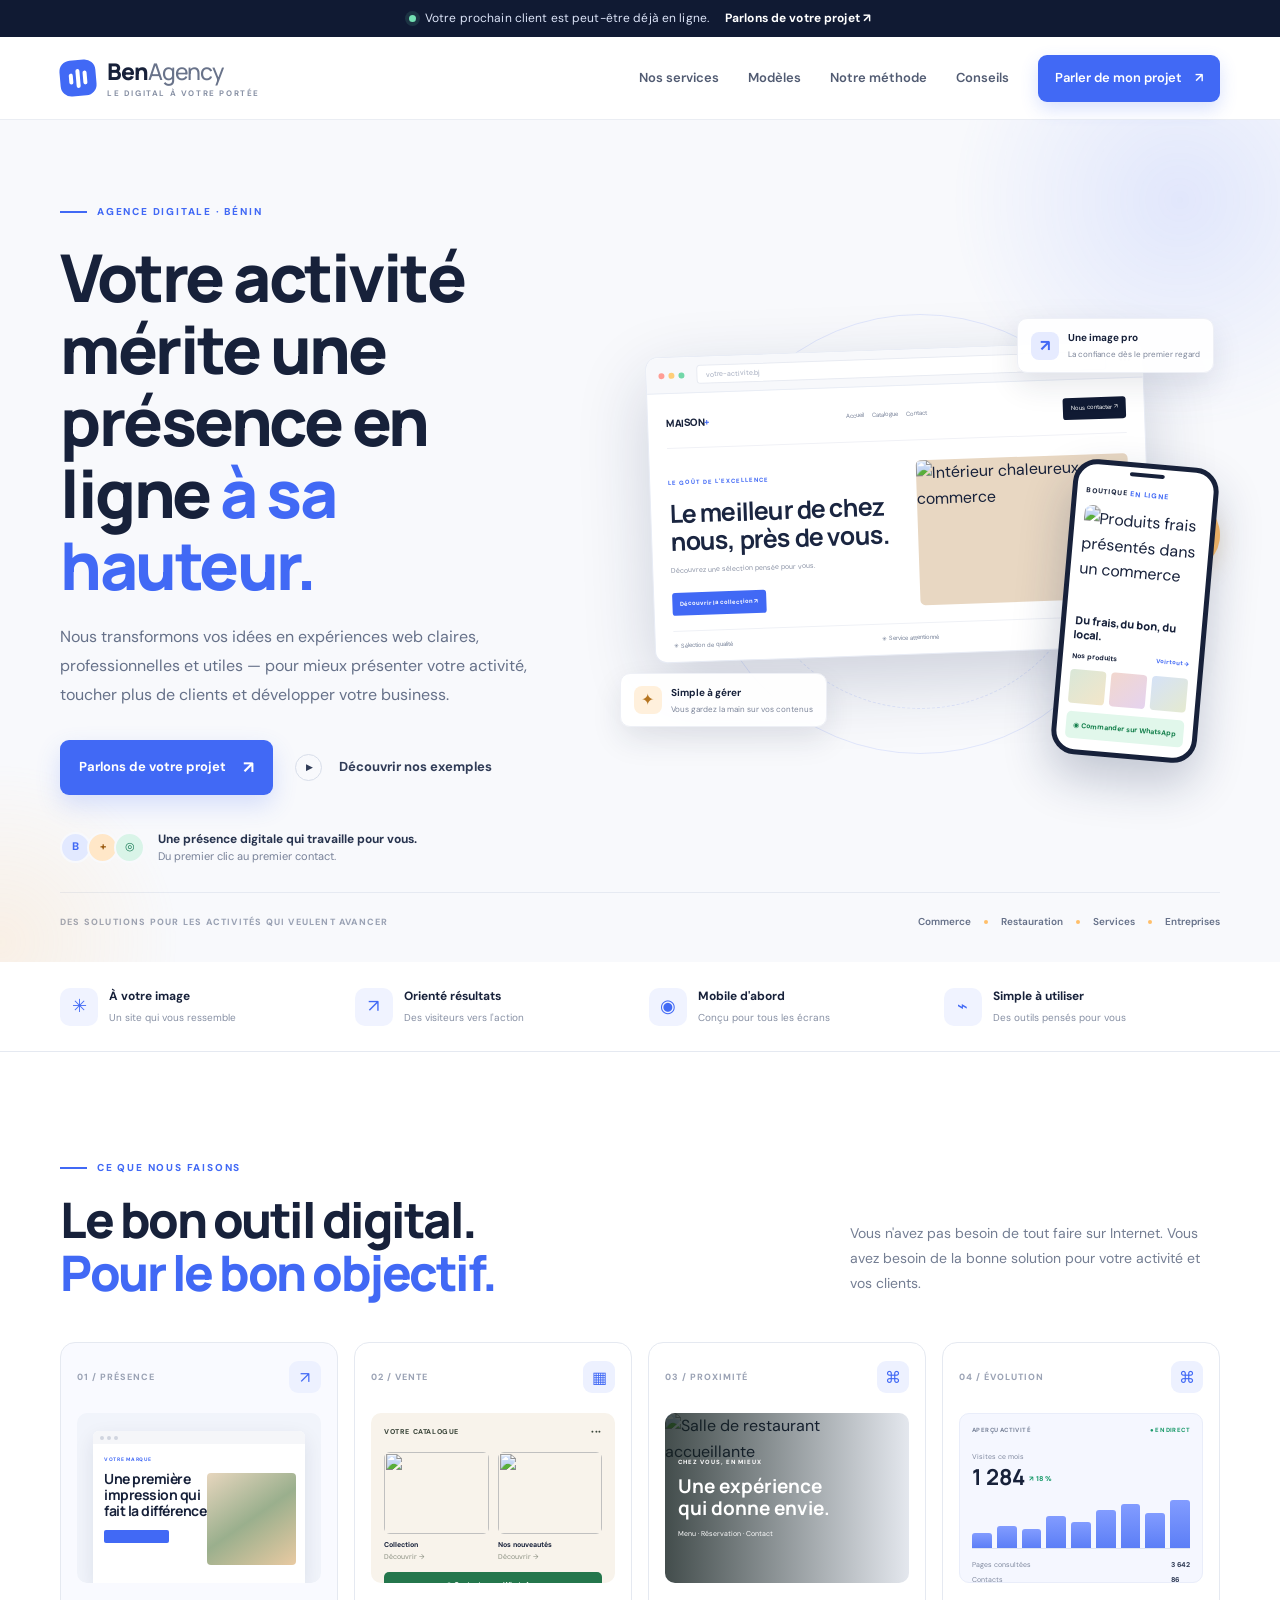
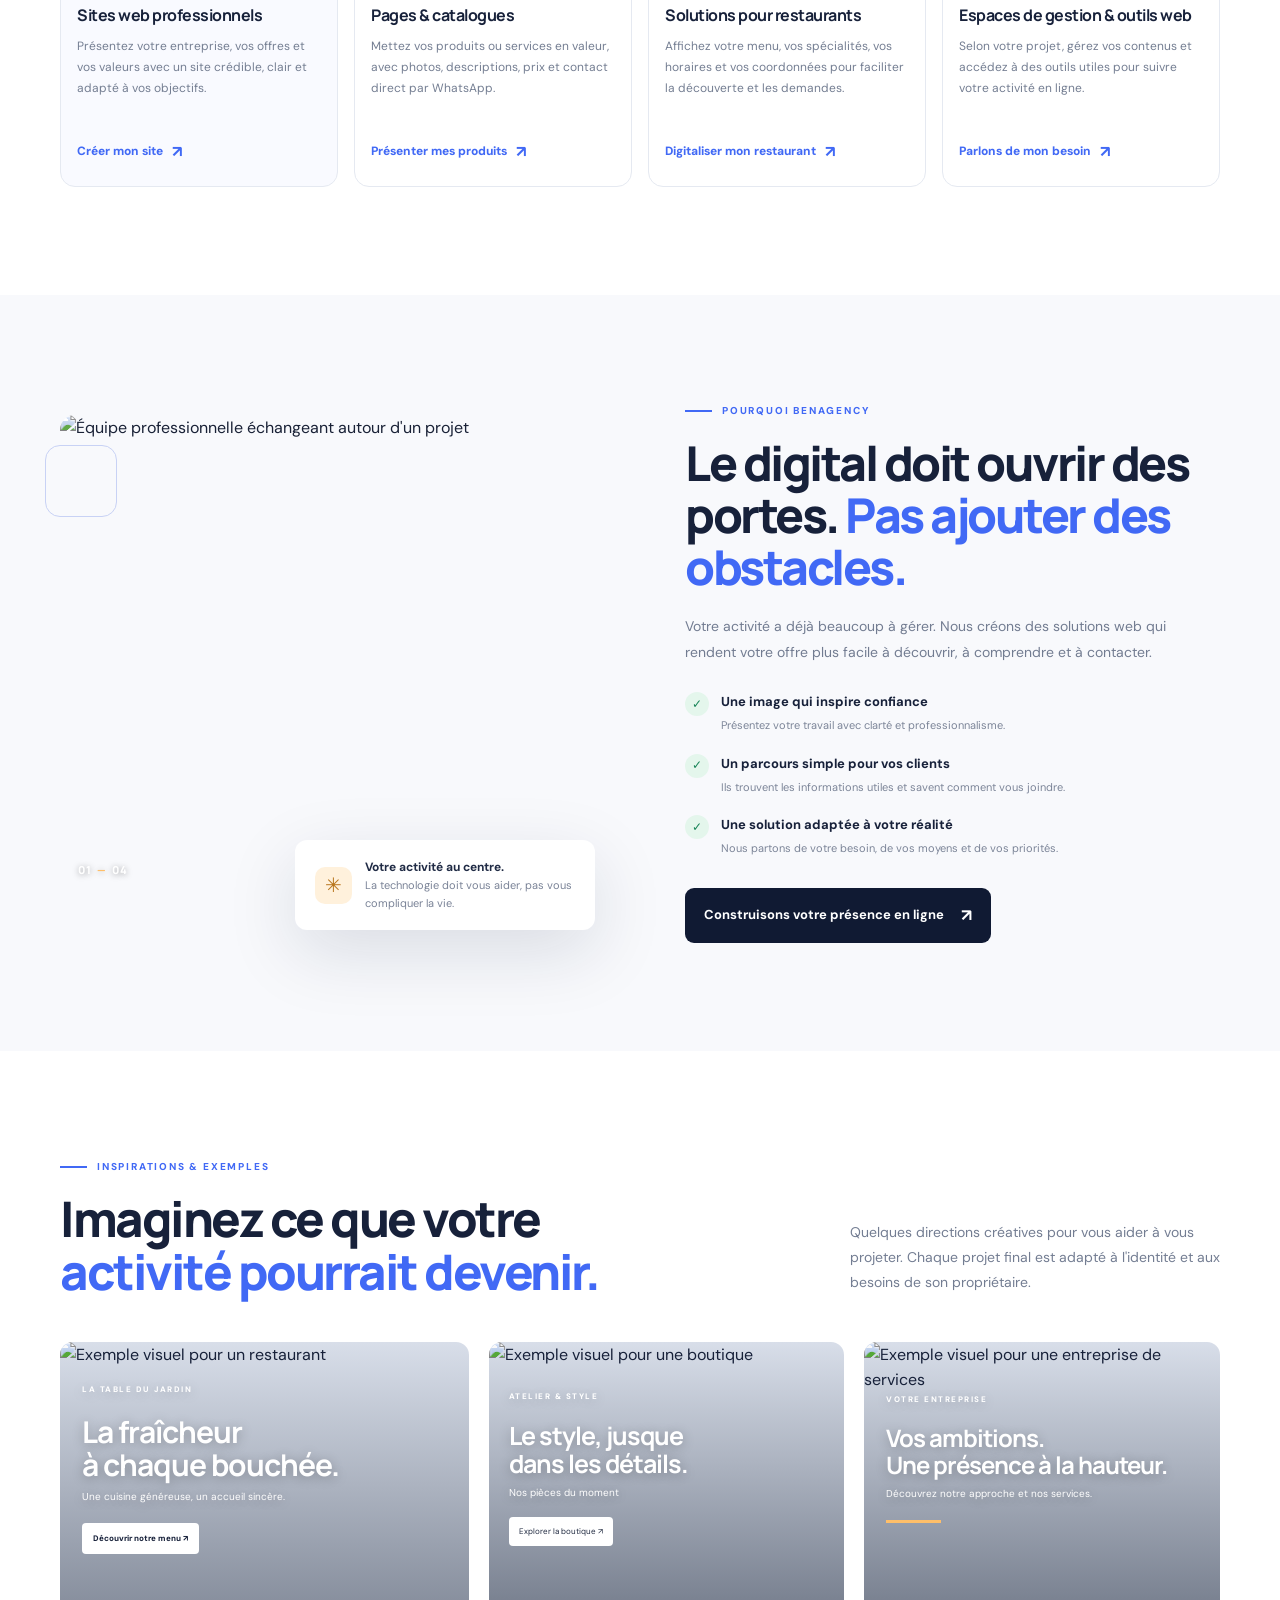
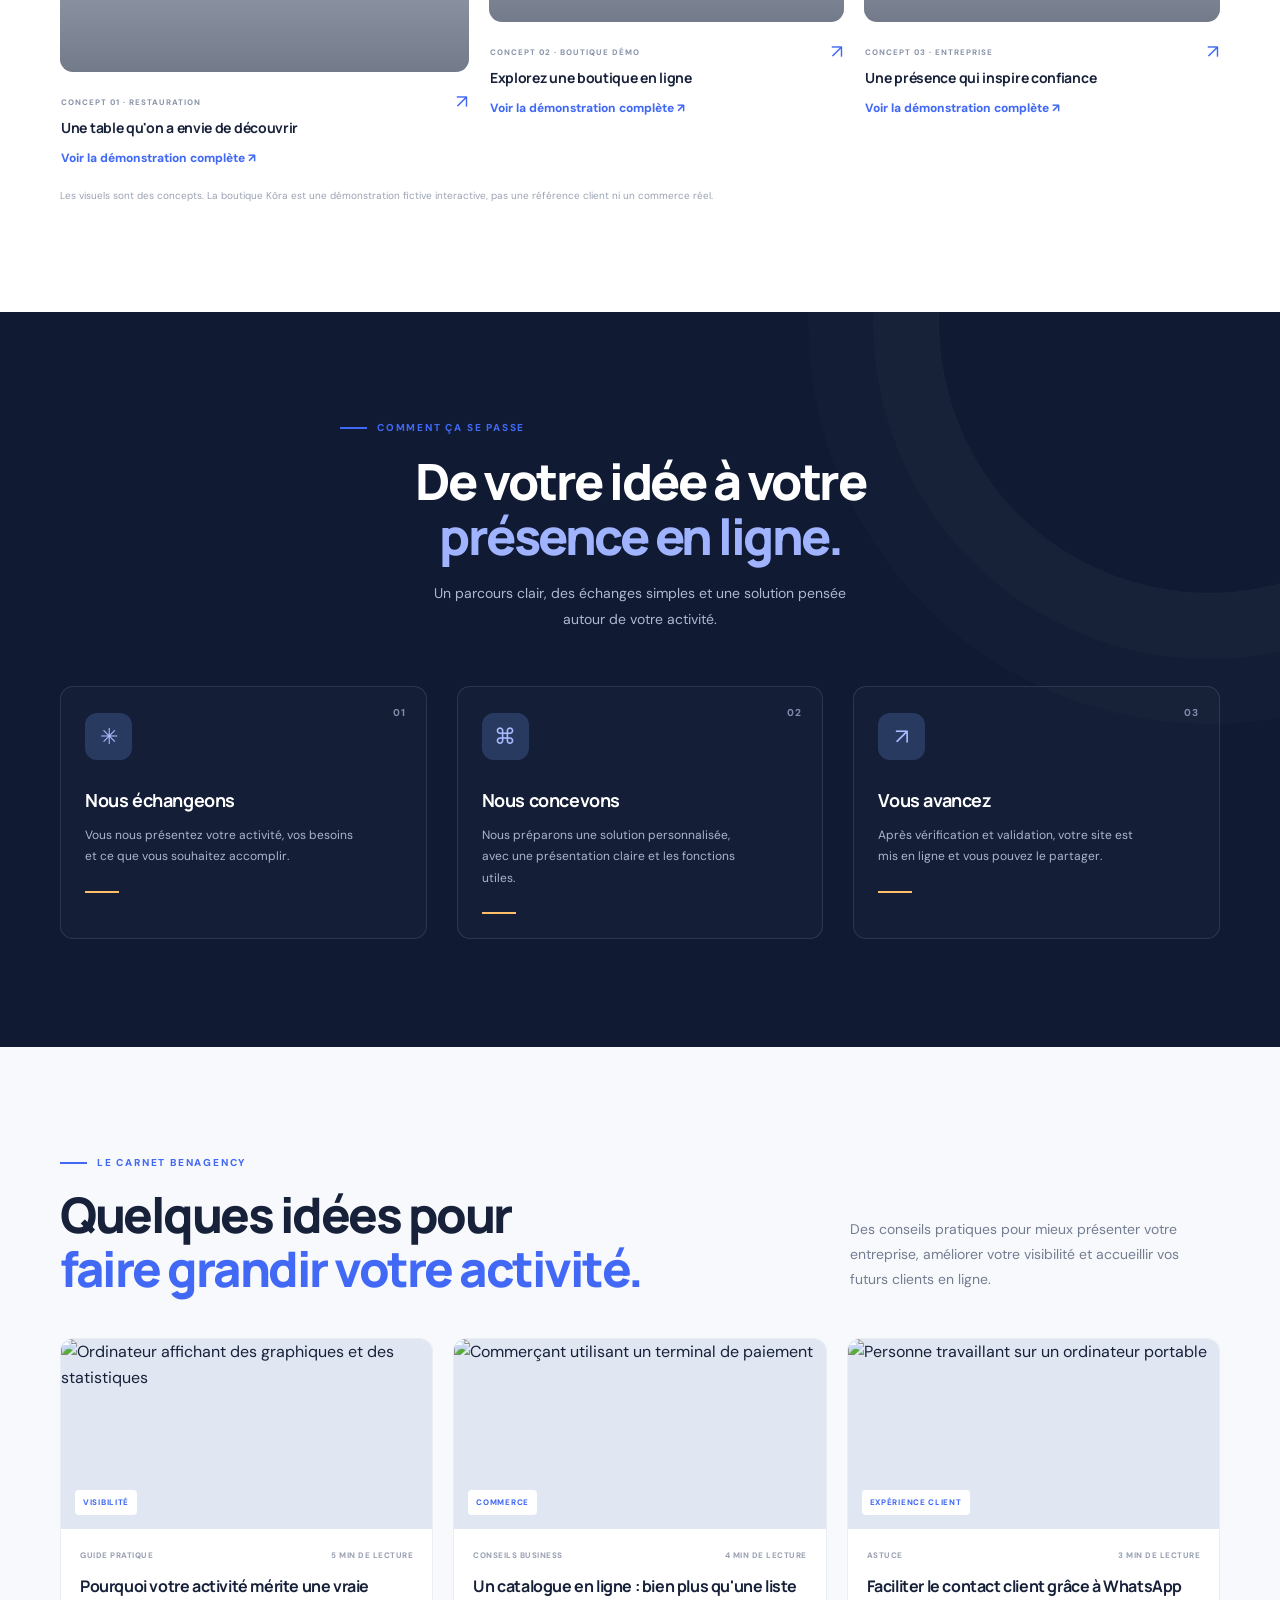
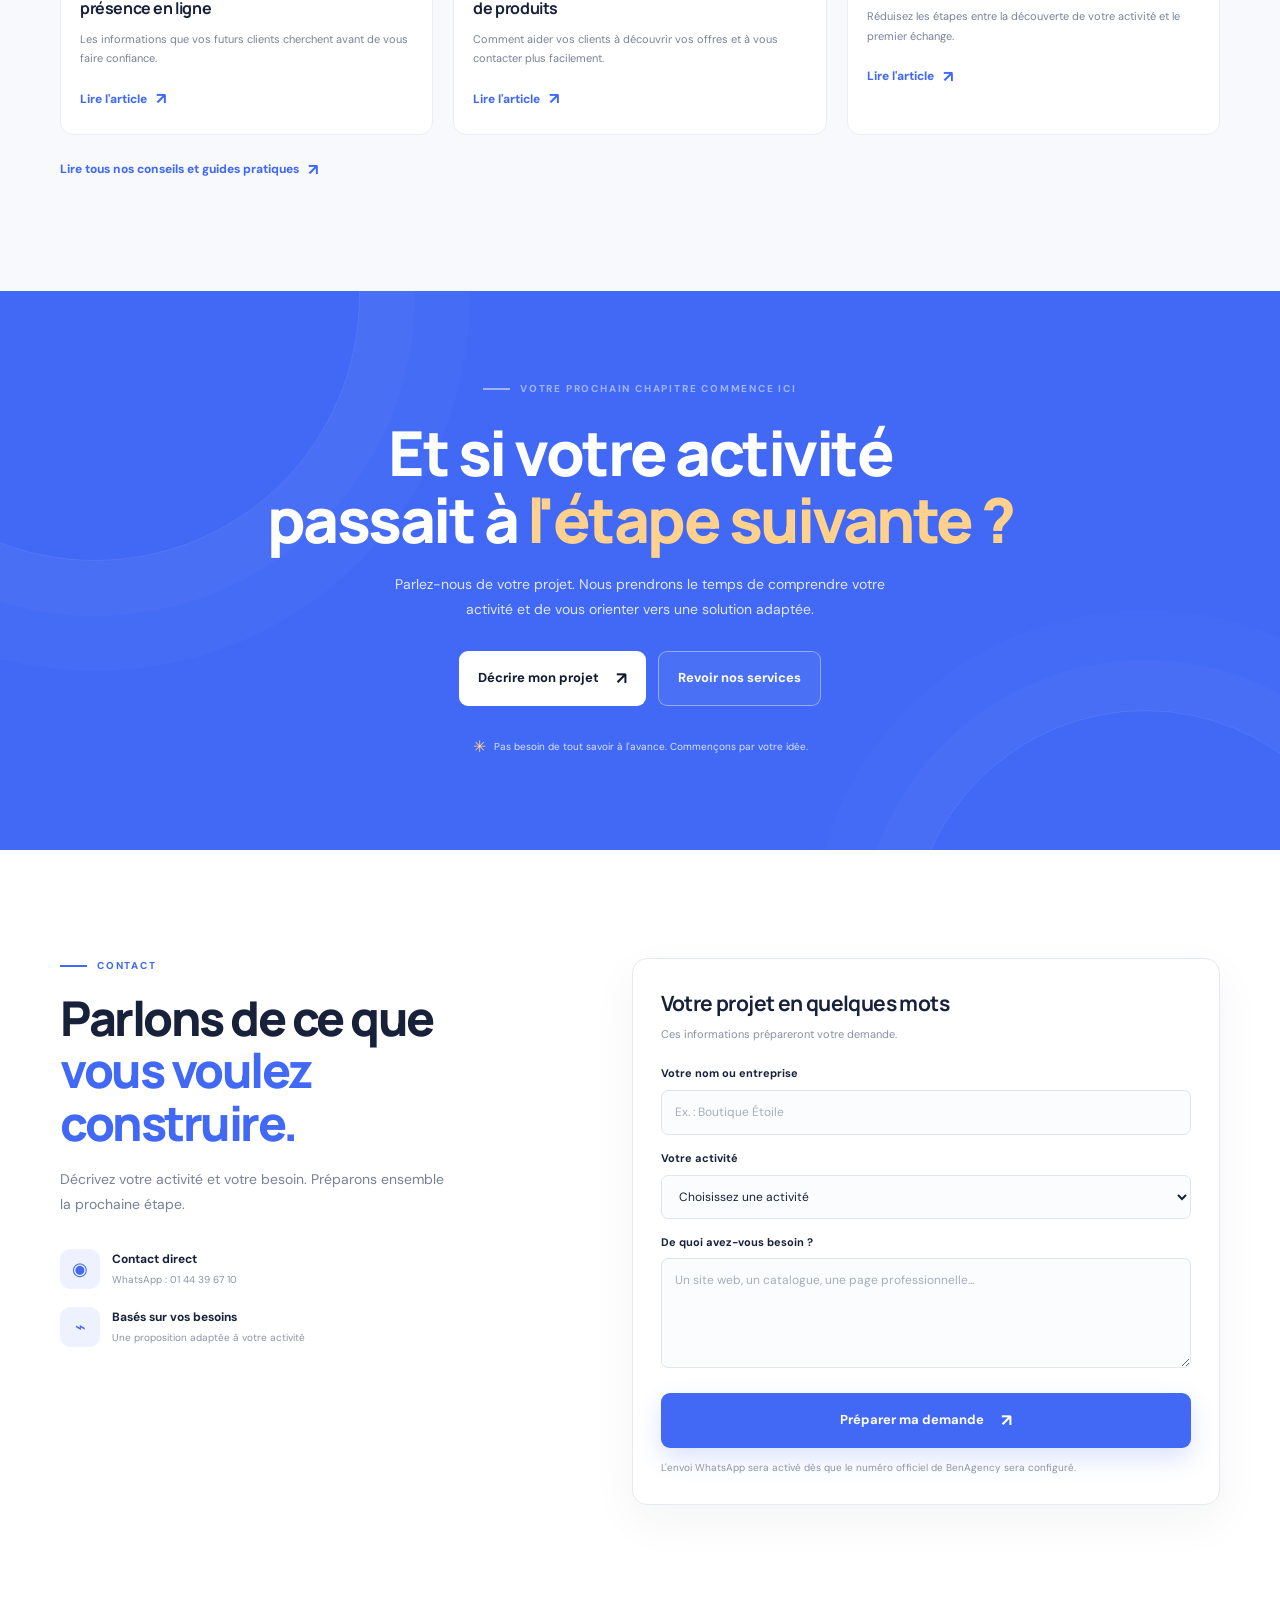
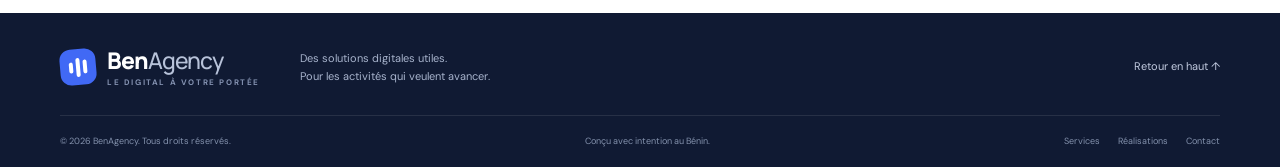
==== commit 8bbcfec4: "Link restaurant and company demos from homepage portfolio" ====
--- a/index.html
+++ b/index.html
@@ -99,9 +99,9 @@
     <section class="section-pad work-section" id="realisations">
       <div class="container"><div class="section-heading"><div><div class="eyebrow"><span class="eyebrow-line"></span> INSPIRATIONS & EXEMPLES</div><h2>Imaginez ce que votre<br><span>activité pourrait devenir.</span></h2></div><p>Quelques directions créatives pour vous aider à vous projeter. Chaque projet final est adapté à l'identité et aux besoins de son propriétaire.</p></div>
         <div class="portfolio-grid">
-          <article class="portfolio-card portfolio-large"><a class="portfolio-image portfolio-food" href="#contact" aria-label="Demander un site de restaurant"><img src="https://images.unsplash.com/photo-1517248135467-4c7edcad34c4?auto=format&fit=crop&w=1200&q=85" alt="Exemple visuel pour un restaurant" loading="lazy"><div class="portfolio-mock"><span>LA TABLE DU JARDIN</span><b>La fraîcheur<br>à chaque bouchée.</b><small>Une cuisine généreuse, un accueil sincère.</small><i>Découvrir notre menu ↗</i></div><span class="portfolio-view">Voir le concept ↗</span></a><div class="portfolio-meta"><div><span>CONCEPT 01 · RESTAURATION</span><h3>Une table qu'on a envie de découvrir</h3></div><span class="portfolio-arrow">↗</span></div></article>
+          <article class="portfolio-card portfolio-large"><a class="portfolio-image portfolio-food" href="restaurant-demo.html" aria-label="Voir la démonstration de restaurant"><img src="https://images.unsplash.com/photo-1517248135467-4c7edcad34c4?auto=format&fit=crop&w=1200&q=85" alt="Exemple visuel pour un restaurant" loading="lazy"><div class="portfolio-mock"><span>LA TABLE DU JARDIN</span><b>La fraîcheur<br>à chaque bouchée.</b><small>Une cuisine généreuse, un accueil sincère.</small><i>Découvrir notre menu ↗</i></div><span class="portfolio-view">Voir le concept ↗</span></a><div class="portfolio-meta"><div><span>CONCEPT 01 · RESTAURATION</span><h3>Une table qu'on a envie de découvrir</h3><a class="text-link" href="restaurant-demo.html">Voir la démonstration complète ↗</a></div><span class="portfolio-arrow">↗</span></div></article>
           <article class="portfolio-card"><a class="portfolio-image portfolio-shop" href="boutique-demo.html" aria-label="Demander un catalogue commercial"><img src="https://images.unsplash.com/photo-1441986300917-64674bd600d8?auto=format&fit=crop&w=900&q=85" alt="Exemple visuel pour une boutique" loading="lazy"><div class="shop-window"><span>ATELIER & STYLE</span><b>Le style, jusque<br>dans les détails.</b><small>Nos pièces du moment</small><span class="shop-pill">Explorer la boutique ↗</span></div><span class="portfolio-view">Voir la démo interactive ↗</span></a><div class="portfolio-meta"><div><span>CONCEPT 02 · BOUTIQUE DÉMO</span><h3>Explorez une boutique en ligne</h3><a class="text-link" href="boutique-demo.html">Voir la démonstration complète ↗</a></div><span class="portfolio-arrow">↗</span></div></article>
-          <article class="portfolio-card"><a class="portfolio-image portfolio-corporate" href="#contact" aria-label="Demander un site d'entreprise"><img src="https://images.unsplash.com/photo-1497366754035-f200968a6e72?auto=format&fit=crop&w=900&q=85" alt="Exemple visuel pour une entreprise de services" loading="lazy"><div class="corporate-window"><span>VOTRE ENTREPRISE</span><b>Vos ambitions.<br>Une présence à la hauteur.</b><small>Découvrez notre approche et nos services.</small><span class="corporate-line"></span></div><span class="portfolio-view">Voir le concept ↗</span></a><div class="portfolio-meta"><div><span>CONCEPT 03 · ENTREPRISE</span><h3>Une présence qui inspire confiance</h3></div><span class="portfolio-arrow">↗</span></div></article>
+          <article class="portfolio-card"><a class="portfolio-image portfolio-corporate" href="entreprise-demo.html" aria-label="Voir la démonstration d’entreprise"><img src="https://images.unsplash.com/photo-1497366754035-f200968a6e72?auto=format&fit=crop&w=900&q=85" alt="Exemple visuel pour une entreprise de services" loading="lazy"><div class="corporate-window"><span>VOTRE ENTREPRISE</span><b>Vos ambitions.<br>Une présence à la hauteur.</b><small>Découvrez notre approche et nos services.</small><span class="corporate-line"></span></div><span class="portfolio-view">Voir le concept ↗</span></a><div class="portfolio-meta"><div><span>CONCEPT 03 · ENTREPRISE</span><h3>Une présence qui inspire confiance</h3><a class="text-link" href="entreprise-demo.html">Voir la démonstration complète ↗</a></div><span class="portfolio-arrow">↗</span></div></article>
         </div><p class="portfolio-disclaimer">Les visuels sont des concepts. La boutique Kôra est une démonstration fictive interactive, pas une référence client ni un commerce réel.</p>
       </div>
     </section>
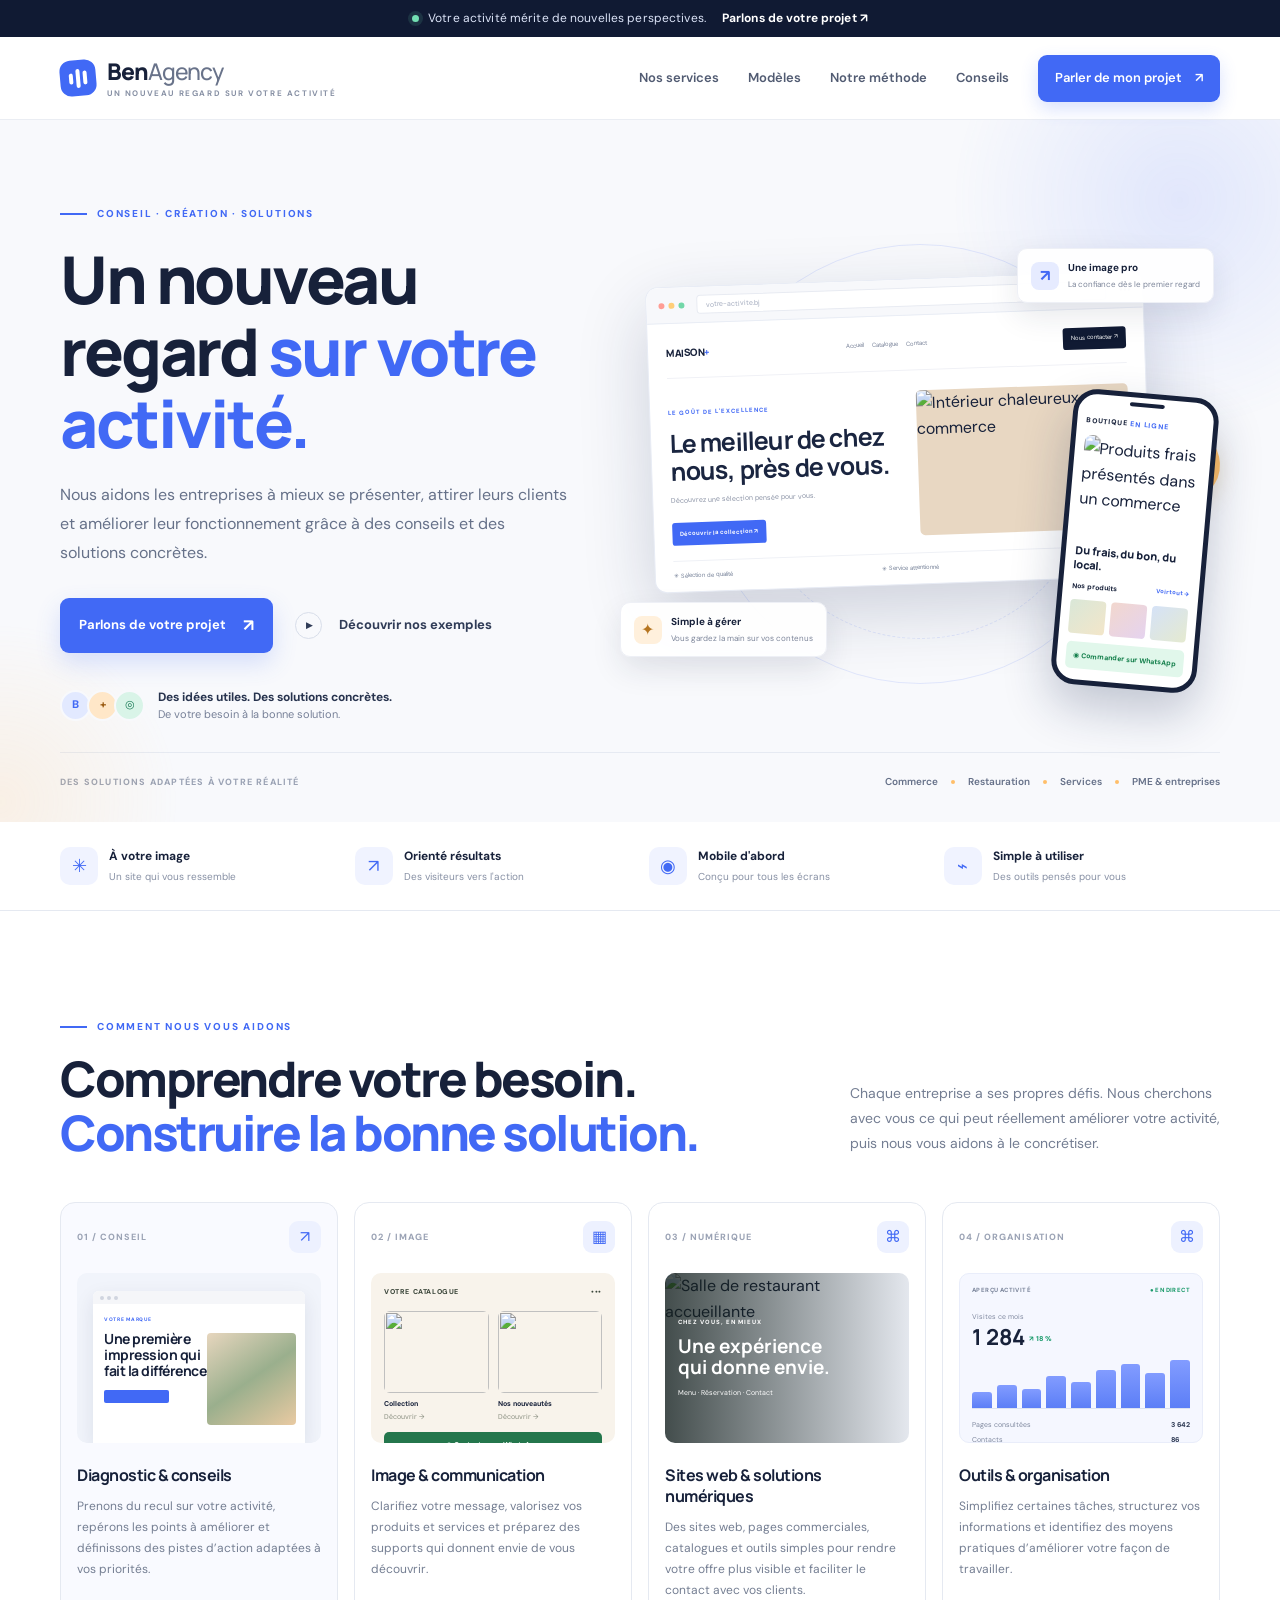
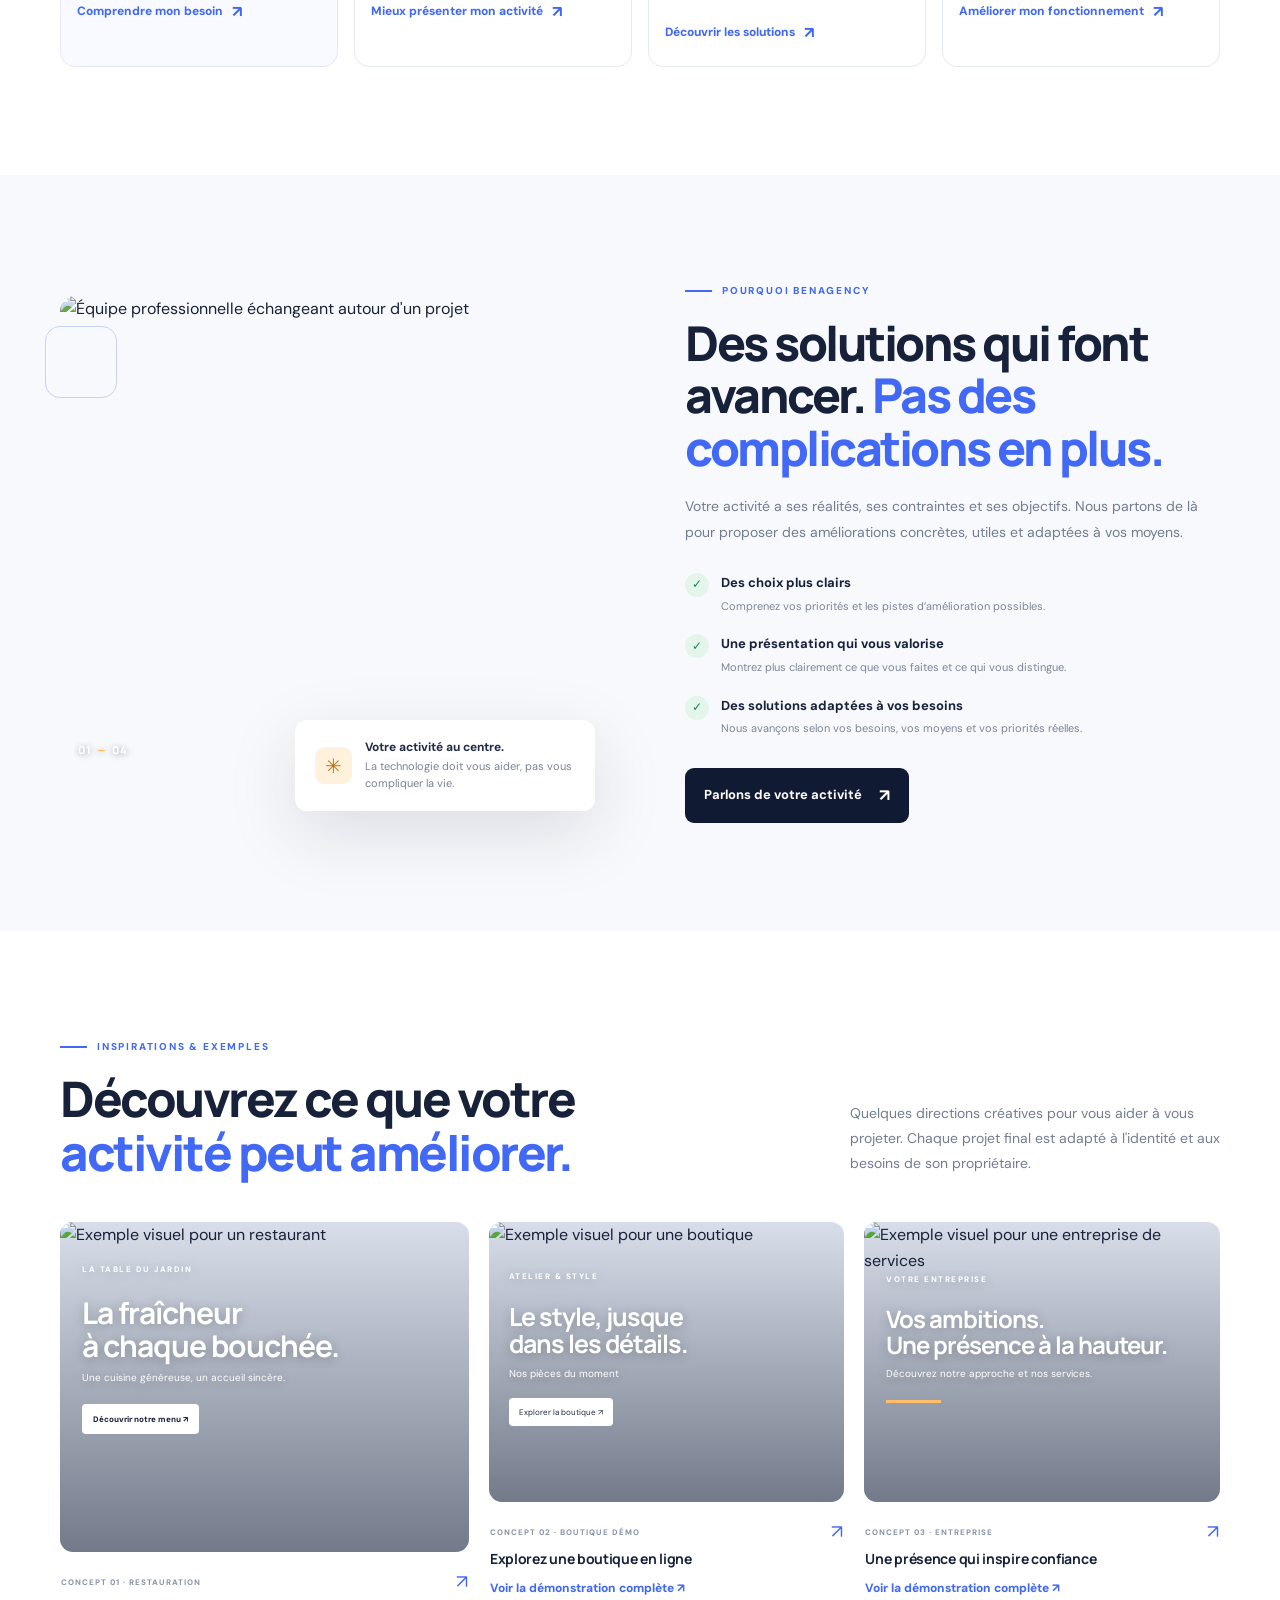
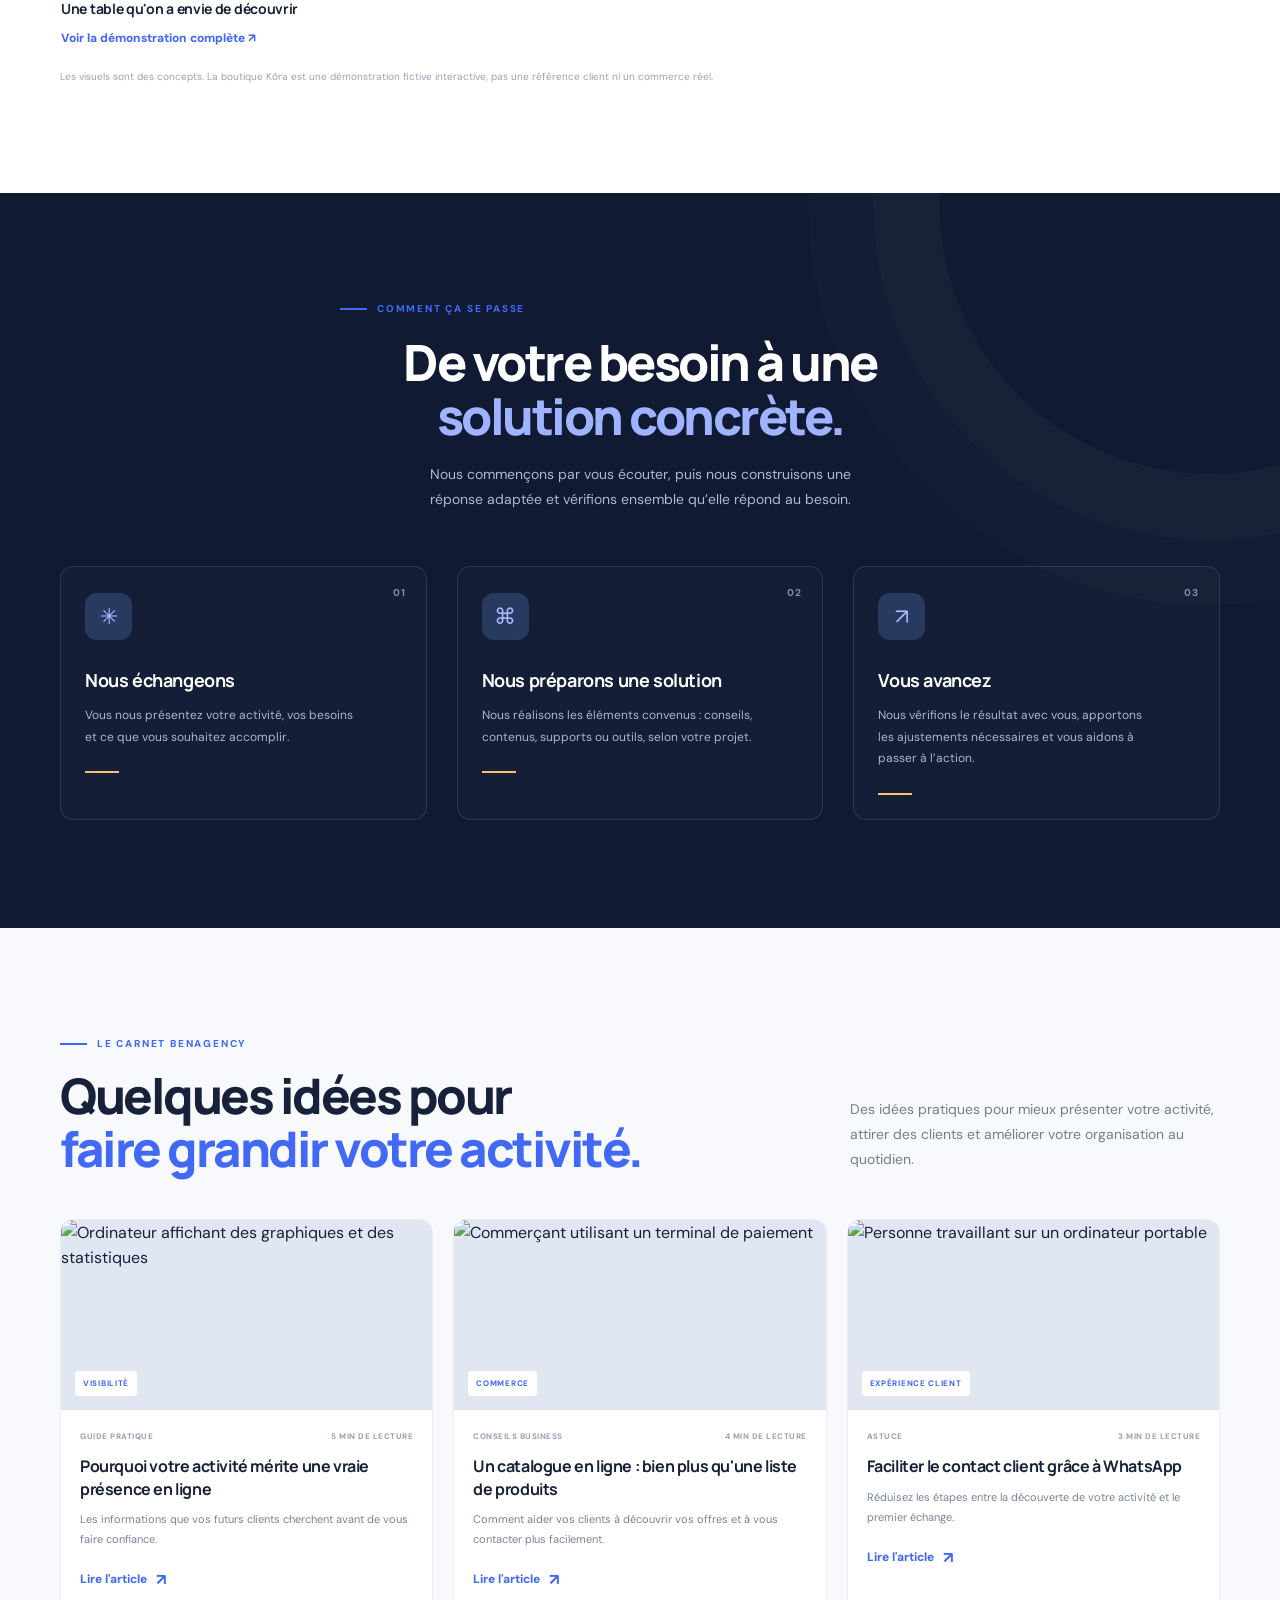
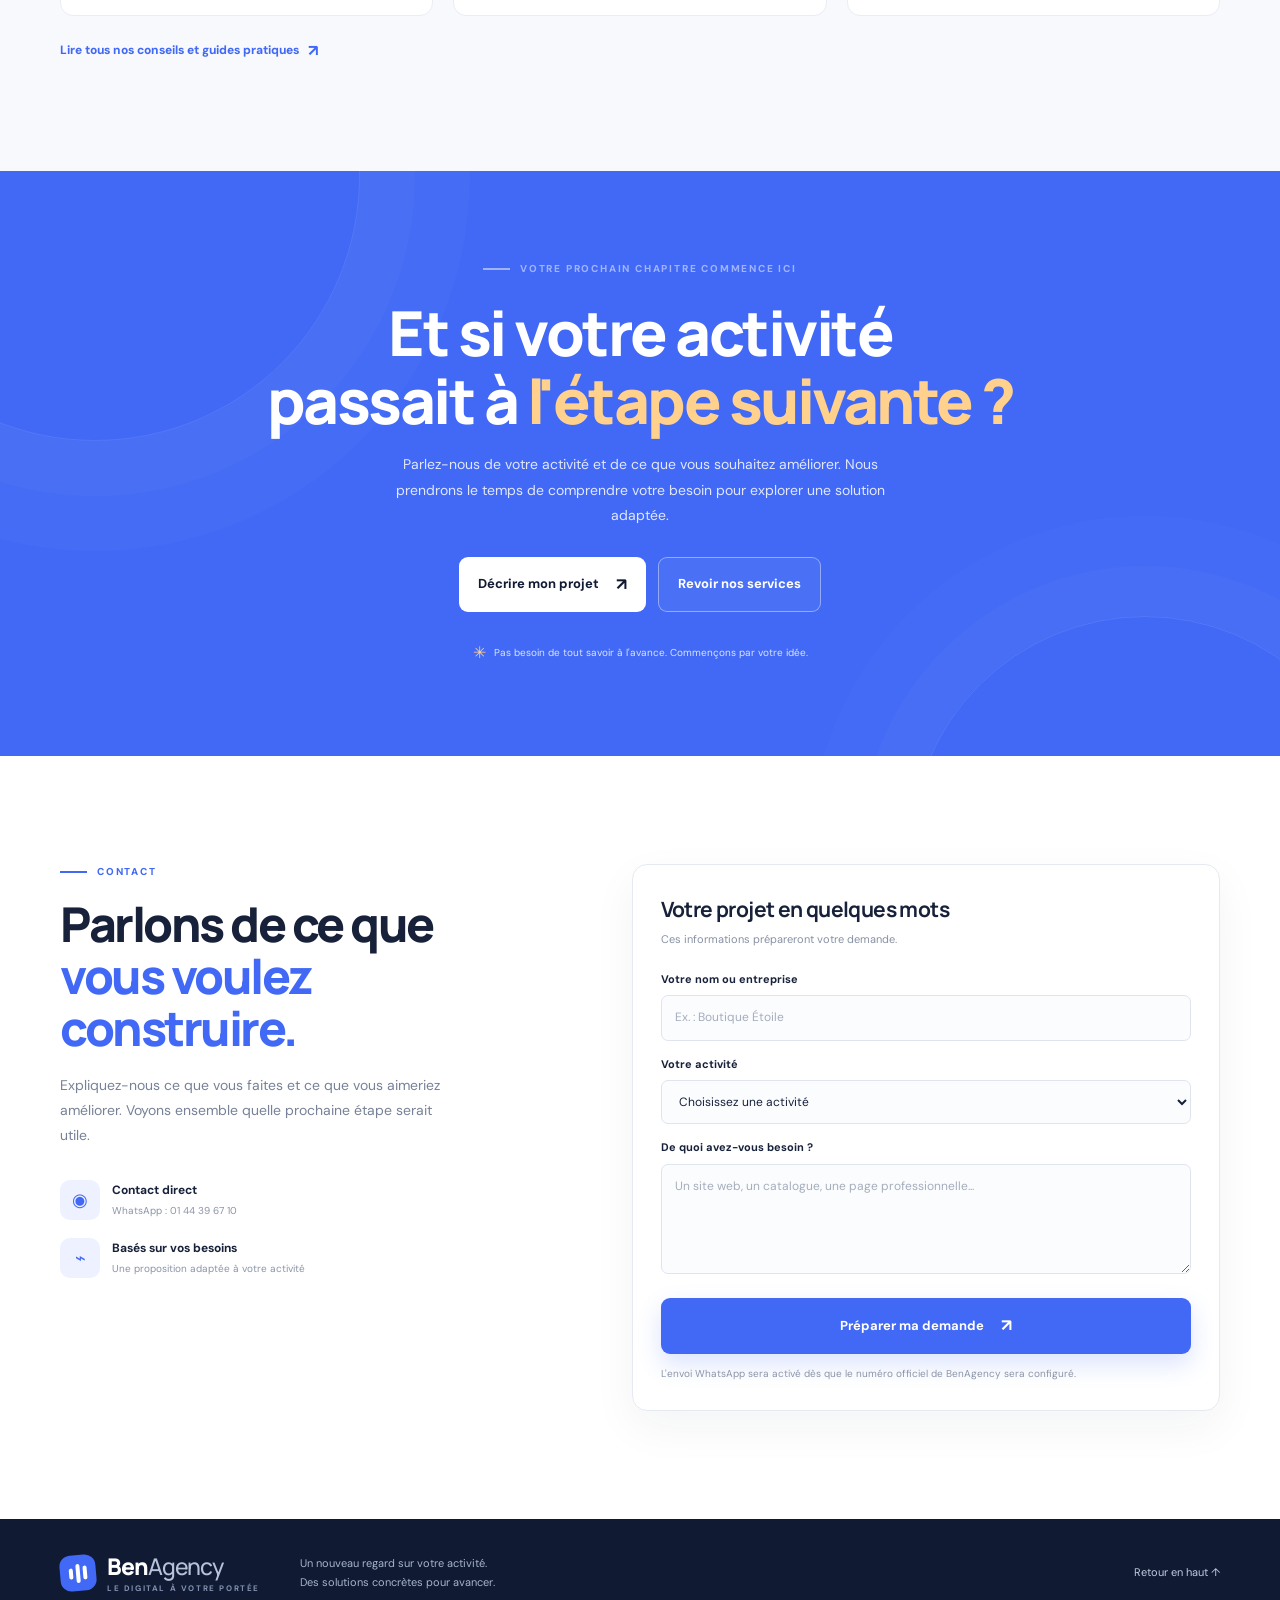
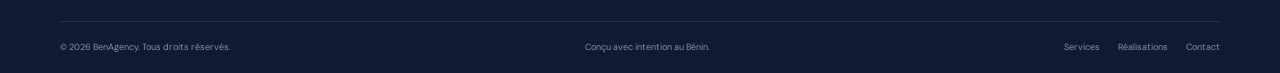
==== commit 695b9839: "Repositionner la page d’accueil autour des besoins des entreprises" ====
--- a/index.html
+++ b/index.html
@@ -4,8 +4,8 @@
   <meta charset="utf-8">
   <meta name="viewport" content="width=device-width, initial-scale=1">
   <meta name="theme-color" content="#101a33">
-  <meta name="description" content="BenAgency crée des sites web professionnels, des pages commerciales et des catalogues connectés à WhatsApp pour aider les entreprises à grandir.">
-  <title>BenAgency — Votre activité mérite une présence en ligne à sa hauteur</title>
+  <meta name="description" content="BenAgency accompagne les entreprises pour améliorer leur activité grâce à des conseils, des solutions numériques et des services adaptés à leurs besoins.">
+  <title>BenAgency — Un nouveau regard sur votre activité</title>
   <link rel="preconnect" href="https://fonts.googleapis.com">
   <link rel="preconnect" href="https://fonts.gstatic.com" crossorigin>
   <link href="https://fonts.googleapis.com/css2?family=DM+Sans:wght@400;500;600;700&family=Manrope:wght@400;500;600;700;800&display=swap" rel="stylesheet">
@@ -14,12 +14,12 @@
 </head>
 <body>
   <a class="skip-link" href="#contenu">Aller au contenu</a>
-  <div class="announcement"><span class="announcement-dot"></span> Votre prochain client est peut-être déjà en ligne. <a href="#contact">Parlons de votre projet <span aria-hidden="true">↗</span></a></div>
+  <div class="announcement"><span class="announcement-dot"></span> Votre activité mérite de nouvelles perspectives. <a href="#contact">Parlons de votre projet <span aria-hidden="true">↗</span></a></div>
   <header class="site-header">
     <div class="container nav-wrap">
       <a class="brand" href="#accueil" aria-label="BenAgency, accueil">
         <span class="brand-mark"><span></span><span></span><span></span></span>
-        <span>Ben<span class="brand-light">Agency</span><small>LE DIGITAL À VOTRE PORTÉE</small></span>
+        <span>Ben<span class="brand-light">Agency</span><small>UN NOUVEAU REGARD SUR VOTRE ACTIVITÉ</small></span>
       </a>
       <button class="menu-toggle" aria-expanded="false" aria-controls="main-nav" aria-label="Ouvrir le menu"><span></span><span></span></button>
       <nav id="main-nav" class="main-nav" aria-label="Navigation principale">
@@ -37,16 +37,16 @@
       <div class="hero-glow hero-glow-one"></div><div class="hero-glow hero-glow-two"></div>
       <div class="container hero-grid">
         <div class="hero-copy">
-          <div class="eyebrow"><span class="eyebrow-line"></span> AGENCE DIGITALE · BÉNIN</div>
-          <h1>Votre activité mérite une présence en ligne <span>à sa hauteur.</span></h1>
-          <p class="hero-lead">Nous transformons vos idées en expériences web claires, professionnelles et utiles — pour mieux présenter votre activité, toucher plus de clients et développer votre business.</p>
+          <div class="eyebrow"><span class="eyebrow-line"></span> CONSEIL · CRÉATION · SOLUTIONS</div>
+          <h1>Un nouveau regard <span>sur votre activité.</span></h1>
+          <p class="hero-lead">Nous aidons les entreprises à mieux se présenter, attirer leurs clients et améliorer leur fonctionnement grâce à des conseils et des solutions concrètes.</p>
           <div class="hero-actions">
             <a class="button button-primary" href="#contact">Parlons de votre projet <span aria-hidden="true">↗</span></a>
             <a class="button button-quiet" href="modeles.html"><span class="play-icon" aria-hidden="true">▶</span> Découvrir nos exemples</a>
           </div>
           <div class="hero-proof">
             <div class="proof-avatars" aria-hidden="true"><span>B</span><span>+</span><span>◎</span></div>
-            <p><strong>Une présence digitale qui travaille pour vous.</strong><br><span>Du premier clic au premier contact.</span></p>
+            <p><strong>Des idées utiles. Des solutions concrètes.</strong><br><span>De votre besoin à la bonne solution.</span></p>
           </div>
         </div>
         <div class="hero-art" aria-label="Aperçu de sites web sur ordinateur et téléphone">
@@ -73,7 +73,7 @@
           <div class="hero-stamp"><span>DES IDÉES</span><strong>EN LIGNE</strong><span>ET EN ACTION ↗</span></div>
         </div>
       </div>
-      <div class="container hero-bottomline"><span>DES SOLUTIONS POUR LES ACTIVITÉS QUI VEULENT AVANCER</span><div><span>Commerce</span><i></i><span>Restauration</span><i></i><span>Services</span><i></i><span>Entreprises</span></div></div>
+      <div class="container hero-bottomline"><span>DES SOLUTIONS ADAPTÉES À VOTRE RÉALITÉ</span><div><span>Commerce</span><i></i><span>Restauration</span><i></i><span>Services</span><i></i><span>PME & entreprises</span></div></div>
     </section>
 
     <section class="trust-strip" aria-label="Nos engagements">
@@ -82,22 +82,22 @@
 
     <section class="section-pad services-section" id="services">
       <div class="container">
-        <div class="section-heading"><div><div class="eyebrow"><span class="eyebrow-line"></span> CE QUE NOUS FAISONS</div><h2>Le bon outil digital.<br><span>Pour le bon objectif.</span></h2></div><p>Vous n'avez pas besoin de tout faire sur Internet. Vous avez besoin de la bonne solution pour votre activité et vos clients.</p></div>
+        <div class="section-heading"><div><div class="eyebrow"><span class="eyebrow-line"></span> COMMENT NOUS VOUS AIDONS</div><h2>Comprendre votre besoin.<br><span>Construire la bonne solution.</span></h2></div><p>Chaque entreprise a ses propres défis. Nous cherchons avec vous ce qui peut réellement améliorer votre activité, puis nous vous aidons à le concrétiser.</p></div>
         <div class="services-grid">
-          <article class="service-card service-featured"><div class="service-top"><span class="service-number">01 / PRÉSENCE</span><span class="service-icon">↗</span></div><div class="service-visual visual-website"><div class="mini-browser"><div class="mini-browser-bar"><i></i><i></i><i></i></div><div class="mini-website"><span class="mini-label">VOTRE MARQUE</span><b>Une première<br>impression qui<br>fait la différence.</b><div class="mini-cta"></div><div class="mini-picture"></div></div></div></div><h3>Sites web professionnels</h3><p>Présentez votre entreprise, vos offres et vos valeurs avec un site crédible, clair et adapté à vos objectifs.</p><a class="text-link" href="#contact">Créer mon site <span>↗</span></a></article>
-          <article class="service-card"><div class="service-top"><span class="service-number">02 / VENTE</span><span class="service-icon">▦</span></div><div class="service-visual visual-catalog"><div class="catalog-head"><span>VOTRE CATALOGUE</span><span>•••</span></div><div class="catalog-items"><div><img src="https://images.unsplash.com/photo-1543163521-1bf539c55dd2?auto=format&fit=crop&w=240&q=80" alt="" loading="lazy"><b>Collection</b><small>Découvrir →</small></div><div><img src="https://images.unsplash.com/photo-1542291026-7eec264c27ff?auto=format&fit=crop&w=240&q=80" alt="" loading="lazy"><b>Nos nouveautés</b><small>Découvrir →</small></div></div><div class="catalog-order">◉ Contacter sur WhatsApp</div></div><h3>Pages & catalogues</h3><p>Mettez vos produits ou services en valeur, avec photos, descriptions, prix et contact direct par WhatsApp.</p><a class="text-link" href="#contact">Présenter mes produits <span>↗</span></a></article>
-          <article class="service-card"><div class="service-top"><span class="service-number">03 / PROXIMITÉ</span><span class="service-icon">⌘</span></div><div class="service-visual visual-restaurant"><img src="https://images.unsplash.com/photo-1517248135467-4c7edcad34c4?auto=format&fit=crop&w=720&q=85" alt="Salle de restaurant accueillante" loading="lazy"><div class="restaurant-overlay"><span>CHEZ VOUS, EN MIEUX</span><b>Une expérience<br>qui donne envie.</b><small>Menu · Réservation · Contact</small></div></div><h3>Solutions pour restaurants</h3><p>Affichez votre menu, vos spécialités, vos horaires et vos coordonnées pour faciliter la découverte et les demandes.</p><a class="text-link" href="#contact">Digitaliser mon restaurant <span>↗</span></a></article>
-          <article class="service-card"><div class="service-top"><span class="service-number">04 / ÉVOLUTION</span><span class="service-icon">⌘</span></div><div class="service-visual visual-dashboard"><div class="dash-top"><span>APERÇU ACTIVITÉ</span><span class="dash-live">● EN DIRECT</span></div><div class="dash-stat"><small>Visites ce mois</small><b>1 284 <em>↗ 18 %</em></b></div><div class="dash-chart"><span style="height:32%"></span><span style="height:47%"></span><span style="height:39%"></span><span style="height:66%"></span><span style="height:54%"></span><span style="height:79%"></span><span style="height:92%"></span><span style="height:73%"></span><span style="height:100%"></span></div><div class="dash-footer"><span>Pages consultées</span><b>3 642</b><span>Contacts</span><b>86</b></div></div><h3>Espaces de gestion & outils web</h3><p>Selon votre projet, gérez vos contenus et accédez à des outils utiles pour suivre votre activité en ligne.</p><a class="text-link" href="#contact">Parlons de mon besoin <span>↗</span></a></article>
+          <article class="service-card service-featured"><div class="service-top"><span class="service-number">01 / CONSEIL</span><span class="service-icon">↗</span></div><div class="service-visual visual-website"><div class="mini-browser"><div class="mini-browser-bar"><i></i><i></i><i></i></div><div class="mini-website"><span class="mini-label">VOTRE MARQUE</span><b>Une première<br>impression qui<br>fait la différence.</b><div class="mini-cta"></div><div class="mini-picture"></div></div></div></div><h3>Diagnostic & conseils</h3><p>Prenons du recul sur votre activité, repérons les points à améliorer et définissons des pistes d’action adaptées à vos priorités.</p><a class="text-link" href="#contact">Comprendre mon besoin <span>↗</span></a></article>
+          <article class="service-card"><div class="service-top"><span class="service-number">02 / IMAGE</span><span class="service-icon">▦</span></div><div class="service-visual visual-catalog"><div class="catalog-head"><span>VOTRE CATALOGUE</span><span>•••</span></div><div class="catalog-items"><div><img src="https://images.unsplash.com/photo-1543163521-1bf539c55dd2?auto=format&fit=crop&w=240&q=80" alt="" loading="lazy"><b>Collection</b><small>Découvrir →</small></div><div><img src="https://images.unsplash.com/photo-1542291026-7eec264c27ff?auto=format&fit=crop&w=240&q=80" alt="" loading="lazy"><b>Nos nouveautés</b><small>Découvrir →</small></div></div><div class="catalog-order">◉ Contacter sur WhatsApp</div></div><h3>Image & communication</h3><p>Clarifiez votre message, valorisez vos produits et services et préparez des supports qui donnent envie de vous découvrir.</p><a class="text-link" href="#contact">Mieux présenter mon activité <span>↗</span></a></article>
+          <article class="service-card"><div class="service-top"><span class="service-number">03 / NUMÉRIQUE</span><span class="service-icon">⌘</span></div><div class="service-visual visual-restaurant"><img src="https://images.unsplash.com/photo-1517248135467-4c7edcad34c4?auto=format&fit=crop&w=720&q=85" alt="Salle de restaurant accueillante" loading="lazy"><div class="restaurant-overlay"><span>CHEZ VOUS, EN MIEUX</span><b>Une expérience<br>qui donne envie.</b><small>Menu · Réservation · Contact</small></div></div><h3>Sites web & solutions numériques</h3><p>Des sites web, pages commerciales, catalogues et outils simples pour rendre votre offre plus visible et faciliter le contact avec vos clients.</p><a class="text-link" href="#contact">Découvrir les solutions <span>↗</span></a></article>
+          <article class="service-card"><div class="service-top"><span class="service-number">04 / ORGANISATION</span><span class="service-icon">⌘</span></div><div class="service-visual visual-dashboard"><div class="dash-top"><span>APERÇU ACTIVITÉ</span><span class="dash-live">● EN DIRECT</span></div><div class="dash-stat"><small>Visites ce mois</small><b>1 284 <em>↗ 18 %</em></b></div><div class="dash-chart"><span style="height:32%"></span><span style="height:47%"></span><span style="height:39%"></span><span style="height:66%"></span><span style="height:54%"></span><span style="height:79%"></span><span style="height:92%"></span><span style="height:73%"></span><span style="height:100%"></span></div><div class="dash-footer"><span>Pages consultées</span><b>3 642</b><span>Contacts</span><b>86</b></div></div><h3>Outils & organisation</h3><p>Simplifiez certaines tâches, structurez vos informations et identifiez des moyens pratiques d’améliorer votre façon de travailler.</p><a class="text-link" href="#contact">Améliorer mon fonctionnement <span>↗</span></a></article>
         </div>
       </div>
     </section>
 
     <section class="why-section section-pad">
-      <div class="container why-grid"><div class="why-visual"><img src="https://images.unsplash.com/photo-1556761175-b413da4baf72?auto=format&fit=crop&w=1000&q=85" alt="Équipe professionnelle échangeant autour d'un projet" loading="lazy"><div class="why-note"><span>✳</span><p><strong>Votre activité au centre.</strong><br>La technologie doit vous aider, pas vous compliquer la vie.</p></div><div class="why-number">01<span>—</span>04</div></div><div class="why-copy"><div class="eyebrow"><span class="eyebrow-line"></span> POURQUOI BENAGENCY</div><h2>Le digital doit ouvrir des portes. <span>Pas ajouter des obstacles.</span></h2><p class="why-lead">Votre activité a déjà beaucoup à gérer. Nous créons des solutions web qui rendent votre offre plus facile à découvrir, à comprendre et à contacter.</p><div class="benefit-list"><div><span class="benefit-check">✓</span><p><strong>Une image qui inspire confiance</strong><small>Présentez votre travail avec clarté et professionnalisme.</small></p></div><div><span class="benefit-check">✓</span><p><strong>Un parcours simple pour vos clients</strong><small>Ils trouvent les informations utiles et savent comment vous joindre.</small></p></div><div><span class="benefit-check">✓</span><p><strong>Une solution adaptée à votre réalité</strong><small>Nous partons de votre besoin, de vos moyens et de vos priorités.</small></p></div></div><a class="button button-dark" href="#contact">Construisons votre présence en ligne <span>↗</span></a></div></div>
+      <div class="container why-grid"><div class="why-visual"><img src="https://images.unsplash.com/photo-1556761175-b413da4baf72?auto=format&fit=crop&w=1000&q=85" alt="Équipe professionnelle échangeant autour d'un projet" loading="lazy"><div class="why-note"><span>✳</span><p><strong>Votre activité au centre.</strong><br>La technologie doit vous aider, pas vous compliquer la vie.</p></div><div class="why-number">01<span>—</span>04</div></div><div class="why-copy"><div class="eyebrow"><span class="eyebrow-line"></span> POURQUOI BENAGENCY</div><h2>Des solutions qui font avancer. <span>Pas des complications en plus.</span></h2><p class="why-lead">Votre activité a ses réalités, ses contraintes et ses objectifs. Nous partons de là pour proposer des améliorations concrètes, utiles et adaptées à vos moyens.</p><div class="benefit-list"><div><span class="benefit-check">✓</span><p><strong>Des choix plus clairs</strong><small>Comprenez vos priorités et les pistes d’amélioration possibles.</small></p></div><div><span class="benefit-check">✓</span><p><strong>Une présentation qui vous valorise</strong><small>Montrez plus clairement ce que vous faites et ce qui vous distingue.</small></p></div><div><span class="benefit-check">✓</span><p><strong>Des solutions adaptées à vos besoins</strong><small>Nous avançons selon vos besoins, vos moyens et vos priorités réelles.</small></p></div></div><a class="button button-dark" href="#contact">Parlons de votre activité <span>↗</span></a></div></div>
     </section>
 
     <section class="section-pad work-section" id="realisations">
-      <div class="container"><div class="section-heading"><div><div class="eyebrow"><span class="eyebrow-line"></span> INSPIRATIONS & EXEMPLES</div><h2>Imaginez ce que votre<br><span>activité pourrait devenir.</span></h2></div><p>Quelques directions créatives pour vous aider à vous projeter. Chaque projet final est adapté à l'identité et aux besoins de son propriétaire.</p></div>
+      <div class="container"><div class="section-heading"><div><div class="eyebrow"><span class="eyebrow-line"></span> INSPIRATIONS & EXEMPLES</div><h2>Découvrez ce que votre<br><span>activité peut améliorer.</span></h2></div><p>Quelques directions créatives pour vous aider à vous projeter. Chaque projet final est adapté à l'identité et aux besoins de son propriétaire.</p></div>
         <div class="portfolio-grid">
           <article class="portfolio-card portfolio-large"><a class="portfolio-image portfolio-food" href="restaurant-demo.html" aria-label="Voir la démonstration de restaurant"><img src="https://images.unsplash.com/photo-1517248135467-4c7edcad34c4?auto=format&fit=crop&w=1200&q=85" alt="Exemple visuel pour un restaurant" loading="lazy"><div class="portfolio-mock"><span>LA TABLE DU JARDIN</span><b>La fraîcheur<br>à chaque bouchée.</b><small>Une cuisine généreuse, un accueil sincère.</small><i>Découvrir notre menu ↗</i></div><span class="portfolio-view">Voir le concept ↗</span></a><div class="portfolio-meta"><div><span>CONCEPT 01 · RESTAURATION</span><h3>Une table qu'on a envie de découvrir</h3><a class="text-link" href="restaurant-demo.html">Voir la démonstration complète ↗</a></div><span class="portfolio-arrow">↗</span></div></article>
           <article class="portfolio-card"><a class="portfolio-image portfolio-shop" href="boutique-demo.html" aria-label="Demander un catalogue commercial"><img src="https://images.unsplash.com/photo-1441986300917-64674bd600d8?auto=format&fit=crop&w=900&q=85" alt="Exemple visuel pour une boutique" loading="lazy"><div class="shop-window"><span>ATELIER & STYLE</span><b>Le style, jusque<br>dans les détails.</b><small>Nos pièces du moment</small><span class="shop-pill">Explorer la boutique ↗</span></div><span class="portfolio-view">Voir la démo interactive ↗</span></a><div class="portfolio-meta"><div><span>CONCEPT 02 · BOUTIQUE DÉMO</span><h3>Explorez une boutique en ligne</h3><a class="text-link" href="boutique-demo.html">Voir la démonstration complète ↗</a></div><span class="portfolio-arrow">↗</span></div></article>
@@ -106,16 +106,16 @@
       </div>
     </section>
 
-    <section class="process-section section-pad" id="methode"><div class="container"><div class="process-intro"><div class="eyebrow"><span class="eyebrow-line"></span> COMMENT ÇA SE PASSE</div><h2>De votre idée à votre<br><span>présence en ligne.</span></h2><p>Un parcours clair, des échanges simples et une solution pensée autour de votre activité.</p></div><div class="process-steps"><article><span class="step-number">01</span><div class="step-icon">✳</div><h3>Nous échangeons</h3><p>Vous nous présentez votre activité, vos besoins et ce que vous souhaitez accomplir.</p><span class="step-line"></span></article><article><span class="step-number">02</span><div class="step-icon">⌘</div><h3>Nous concevons</h3><p>Nous préparons une solution personnalisée, avec une présentation claire et les fonctions utiles.</p><span class="step-line"></span></article><article><span class="step-number">03</span><div class="step-icon">↗</div><h3>Vous avancez</h3><p>Après vérification et validation, votre site est mis en ligne et vous pouvez le partager.</p><span class="step-line"></span></article></div></div></section>
+    <section class="process-section section-pad" id="methode"><div class="container"><div class="process-intro"><div class="eyebrow"><span class="eyebrow-line"></span> COMMENT ÇA SE PASSE</div><h2>De votre besoin à une<br><span>solution concrète.</span></h2><p>Nous commençons par vous écouter, puis nous construisons une réponse adaptée et vérifions ensemble qu’elle répond au besoin.</p></div><div class="process-steps"><article><span class="step-number">01</span><div class="step-icon">✳</div><h3>Nous échangeons</h3><p>Vous nous présentez votre activité, vos besoins et ce que vous souhaitez accomplir.</p><span class="step-line"></span></article><article><span class="step-number">02</span><div class="step-icon">⌘</div><h3>Nous préparons une solution</h3><p>Nous réalisons les éléments convenus : conseils, contenus, supports ou outils, selon votre projet.</p><span class="step-line"></span></article><article><span class="step-number">03</span><div class="step-icon">↗</div><h3>Vous avancez</h3><p>Nous vérifions le résultat avec vous, apportons les ajustements nécessaires et vous aidons à passer à l’action.</p><span class="step-line"></span></article></div></div></section>
 
-    <section class="section-pad articles-section" id="conseils"><div class="container"><div class="section-heading"><div><div class="eyebrow"><span class="eyebrow-line"></span> LE CARNET BENAGENCY</div><h2>Quelques idées pour<br><span>faire grandir votre activité.</span></h2></div><p>Des conseils pratiques pour mieux présenter votre entreprise, améliorer votre visibilité et accueillir vos futurs clients en ligne.</p></div><div class="articles-grid"><article class="article-card"><a class="article-image" href="conseils.html#visibilite" aria-label="Lire l'article sur la visibilité en ligne"><img src="https://images.unsplash.com/photo-1460925895917-afdab827c52f?auto=format&fit=crop&w=900&q=85" alt="Ordinateur affichant des graphiques et des statistiques" loading="lazy"><span>VISIBILITÉ</span></a><div class="article-body"><div class="article-meta"><span>GUIDE PRATIQUE</span><span>5 MIN DE LECTURE</span></div><h3><a href="conseils.html#visibilite">Pourquoi votre activité mérite une vraie présence en ligne</a></h3><p>Les informations que vos futurs clients cherchent avant de vous faire confiance.</p><a class="text-link" href="conseils.html#visibilite">Lire l'article <span>↗</span></a></div></article><article class="article-card"><a class="article-image" href="conseils.html#catalogue" aria-label="Lire l'article sur les catalogues en ligne"><img src="https://images.unsplash.com/photo-1556742049-0cfed4f6a45d?auto=format&fit=crop&w=900&q=85" alt="Commerçant utilisant un terminal de paiement" loading="lazy"><span>COMMERCE</span></a><div class="article-body"><div class="article-meta"><span>CONSEILS BUSINESS</span><span>4 MIN DE LECTURE</span></div><h3><a href="conseils.html#catalogue">Un catalogue en ligne : bien plus qu'une liste de produits</a></h3><p>Comment aider vos clients à découvrir vos offres et à vous contacter plus facilement.</p><a class="text-link" href="conseils.html#catalogue">Lire l'article <span>↗</span></a></div></article><article class="article-card"><a class="article-image" href="conseils.html#whatsapp" aria-label="Lire l'article sur WhatsApp"><img src="https://images.unsplash.com/photo-1516321318423-f06f85e504b3?auto=format&fit=crop&w=900&q=85" alt="Personne travaillant sur un ordinateur portable" loading="lazy"><span>EXPÉRIENCE CLIENT</span></a><div class="article-body"><div class="article-meta"><span>ASTUCE</span><span>3 MIN DE LECTURE</span></div><h3><a href="conseils.html#whatsapp">Faciliter le contact client grâce à WhatsApp</a></h3><p>Réduisez les étapes entre la découverte de votre activité et le premier échange.</p><a class="text-link" href="conseils.html#whatsapp">Lire l'article <span>↗</span></a></div></article></div><div class="article-note"><a class="text-link" href="conseils.html">Lire tous nos conseils et guides pratiques <span>↗</span></a></div></div></section>
+    <section class="section-pad articles-section" id="conseils"><div class="container"><div class="section-heading"><div><div class="eyebrow"><span class="eyebrow-line"></span> LE CARNET BENAGENCY</div><h2>Quelques idées pour<br><span>faire grandir votre activité.</span></h2></div><p>Des idées pratiques pour mieux présenter votre activité, attirer des clients et améliorer votre organisation au quotidien.</p></div><div class="articles-grid"><article class="article-card"><a class="article-image" href="conseils.html#visibilite" aria-label="Lire l'article sur la visibilité en ligne"><img src="https://images.unsplash.com/photo-1460925895917-afdab827c52f?auto=format&fit=crop&w=900&q=85" alt="Ordinateur affichant des graphiques et des statistiques" loading="lazy"><span>VISIBILITÉ</span></a><div class="article-body"><div class="article-meta"><span>GUIDE PRATIQUE</span><span>5 MIN DE LECTURE</span></div><h3><a href="conseils.html#visibilite">Pourquoi votre activité mérite une vraie présence en ligne</a></h3><p>Les informations que vos futurs clients cherchent avant de vous faire confiance.</p><a class="text-link" href="conseils.html#visibilite">Lire l'article <span>↗</span></a></div></article><article class="article-card"><a class="article-image" href="conseils.html#catalogue" aria-label="Lire l'article sur les catalogues en ligne"><img src="https://images.unsplash.com/photo-1556742049-0cfed4f6a45d?auto=format&fit=crop&w=900&q=85" alt="Commerçant utilisant un terminal de paiement" loading="lazy"><span>COMMERCE</span></a><div class="article-body"><div class="article-meta"><span>CONSEILS BUSINESS</span><span>4 MIN DE LECTURE</span></div><h3><a href="conseils.html#catalogue">Un catalogue en ligne : bien plus qu'une liste de produits</a></h3><p>Comment aider vos clients à découvrir vos offres et à vous contacter plus facilement.</p><a class="text-link" href="conseils.html#catalogue">Lire l'article <span>↗</span></a></div></article><article class="article-card"><a class="article-image" href="conseils.html#whatsapp" aria-label="Lire l'article sur WhatsApp"><img src="https://images.unsplash.com/photo-1516321318423-f06f85e504b3?auto=format&fit=crop&w=900&q=85" alt="Personne travaillant sur un ordinateur portable" loading="lazy"><span>EXPÉRIENCE CLIENT</span></a><div class="article-body"><div class="article-meta"><span>ASTUCE</span><span>3 MIN DE LECTURE</span></div><h3><a href="conseils.html#whatsapp">Faciliter le contact client grâce à WhatsApp</a></h3><p>Réduisez les étapes entre la découverte de votre activité et le premier échange.</p><a class="text-link" href="conseils.html#whatsapp">Lire l'article <span>↗</span></a></div></article></div><div class="article-note"><a class="text-link" href="conseils.html">Lire tous nos conseils et guides pratiques <span>↗</span></a></div></div></section>
 
-    <section class="cta-section" id="contact"><div class="cta-shape cta-shape-one"></div><div class="cta-shape cta-shape-two"></div><div class="container cta-inner"><div class="eyebrow eyebrow-light"><span class="eyebrow-line"></span> VOTRE PROCHAIN CHAPITRE COMMENCE ICI</div><h2>Et si votre activité<br>passait à <span>l'étape suivante ?</span></h2><p>Parlez-nous de votre projet. Nous prendrons le temps de comprendre votre activité et de vous orienter vers une solution adaptée.</p><div class="cta-actions"><a class="button button-white" href="#demande" id="start-request">Décrire mon projet <span>↗</span></a><a class="button button-outline-light" href="#services">Revoir nos services</a></div><div class="cta-footnote"><span>✳</span> Pas besoin de tout savoir à l'avance. Commençons par votre idée.</div></div></section>
+    <section class="cta-section" id="contact"><div class="cta-shape cta-shape-one"></div><div class="cta-shape cta-shape-two"></div><div class="container cta-inner"><div class="eyebrow eyebrow-light"><span class="eyebrow-line"></span> VOTRE PROCHAIN CHAPITRE COMMENCE ICI</div><h2>Et si votre activité<br>passait à <span>l'étape suivante ?</span></h2><p>Parlez-nous de votre activité et de ce que vous souhaitez améliorer. Nous prendrons le temps de comprendre votre besoin pour explorer une solution adaptée.</p><div class="cta-actions"><a class="button button-white" href="#demande" id="start-request">Décrire mon projet <span>↗</span></a><a class="button button-outline-light" href="#services">Revoir nos services</a></div><div class="cta-footnote"><span>✳</span> Pas besoin de tout savoir à l'avance. Commençons par votre idée.</div></div></section>
 
-    <section class="section-pad contact-section" id="demande"><div class="container contact-grid"><div class="contact-copy"><div class="eyebrow"><span class="eyebrow-line"></span> CONTACT</div><h2>Parlons de ce que<br><span>vous voulez construire.</span></h2><p>Décrivez votre activité et votre besoin. Préparons ensemble la prochaine étape.</p><div class="contact-details"><div><span class="contact-detail-icon">◉</span><span><strong>Contact direct</strong><small>WhatsApp : 01 44 39 67 10</small></span></div><div><span class="contact-detail-icon">⌁</span><span><strong>Basés sur vos besoins</strong><small>Une proposition adaptée à votre activité</small></span></div></div></div><form class="contact-form" id="contact-form"><div class="form-title"><h3>Votre projet en quelques mots</h3><p>Ces informations prépareront votre demande.</p></div><label for="contact-name">Votre nom ou entreprise</label><input id="contact-name" name="name" type="text" autocomplete="organization" placeholder="Ex. : Boutique Étoile" required><label for="contact-type">Votre activité</label><select id="contact-type" name="activity" required><option value="">Choisissez une activité</option><option>Commerce / boutique</option><option>Restaurant / alimentation</option><option>Entreprise / services</option><option>Indépendant / créateur</option><option>École / association</option><option>Autre activité</option></select><label for="contact-need">De quoi avez-vous besoin ?</label><textarea id="contact-need" name="need" rows="4" placeholder="Un site web, un catalogue, une page professionnelle..." required></textarea><button class="button button-primary form-submit" type="submit">Préparer ma demande <span>↗</span></button><p class="form-feedback" id="form-feedback" role="status" aria-live="polite">L'envoi WhatsApp sera activé dès que le numéro officiel de BenAgency sera configuré.</p></form></div></section>
+    <section class="section-pad contact-section" id="demande"><div class="container contact-grid"><div class="contact-copy"><div class="eyebrow"><span class="eyebrow-line"></span> CONTACT</div><h2>Parlons de ce que<br><span>vous voulez construire.</span></h2><p>Expliquez-nous ce que vous faites et ce que vous aimeriez améliorer. Voyons ensemble quelle prochaine étape serait utile.</p><div class="contact-details"><div><span class="contact-detail-icon">◉</span><span><strong>Contact direct</strong><small>WhatsApp : 01 44 39 67 10</small></span></div><div><span class="contact-detail-icon">⌁</span><span><strong>Basés sur vos besoins</strong><small>Une proposition adaptée à votre activité</small></span></div></div></div><form class="contact-form" id="contact-form"><div class="form-title"><h3>Votre projet en quelques mots</h3><p>Ces informations prépareront votre demande.</p></div><label for="contact-name">Votre nom ou entreprise</label><input id="contact-name" name="name" type="text" autocomplete="organization" placeholder="Ex. : Boutique Étoile" required><label for="contact-type">Votre activité</label><select id="contact-type" name="activity" required><option value="">Choisissez une activité</option><option>Commerce / boutique</option><option>Restaurant / alimentation</option><option>Entreprise / services</option><option>Indépendant / créateur</option><option>École / association</option><option>Autre activité</option></select><label for="contact-need">De quoi avez-vous besoin ?</label><textarea id="contact-need" name="need" rows="4" placeholder="Un site web, un catalogue, une page professionnelle..." required></textarea><button class="button button-primary form-submit" type="submit">Préparer ma demande <span>↗</span></button><p class="form-feedback" id="form-feedback" role="status" aria-live="polite">L'envoi WhatsApp sera activé dès que le numéro officiel de BenAgency sera configuré.</p></form></div></section>
   </main>
 
-  <footer class="site-footer"><div class="container footer-top"><a class="brand brand-footer" href="#accueil"><span class="brand-mark"><span></span><span></span><span></span></span><span>Ben<span class="brand-light">Agency</span><small>LE DIGITAL À VOTRE PORTÉE</small></span></a><p>Des solutions digitales utiles.<br>Pour les activités qui veulent avancer.</p><a class="footer-top-link" href="#accueil">Retour en haut ↑</a></div><div class="container footer-bottom"><span>© <span id="year">2026</span> BenAgency. Tous droits réservés.</span><span>Conçu avec intention au Bénin.</span><div><a href="#services">Services</a><a href="#realisations">Réalisations</a><a href="#contact">Contact</a></div></div></footer>
+  <footer class="site-footer"><div class="container footer-top"><a class="brand brand-footer" href="#accueil"><span class="brand-mark"><span></span><span></span><span></span></span><span>Ben<span class="brand-light">Agency</span><small>LE DIGITAL À VOTRE PORTÉE</small></span></a><p>Un nouveau regard sur votre activité.<br>Des solutions concrètes pour avancer.</p><a class="footer-top-link" href="#accueil">Retour en haut ↑</a></div><div class="container footer-bottom"><span>© <span id="year">2026</span> BenAgency. Tous droits réservés.</span><span>Conçu avec intention au Bénin.</span><div><a href="#services">Services</a><a href="#realisations">Réalisations</a><a href="#contact">Contact</a></div></div></footer>
   <div class="toast" id="site-toast" role="status" aria-live="polite"></div>
 </body>
 </html>
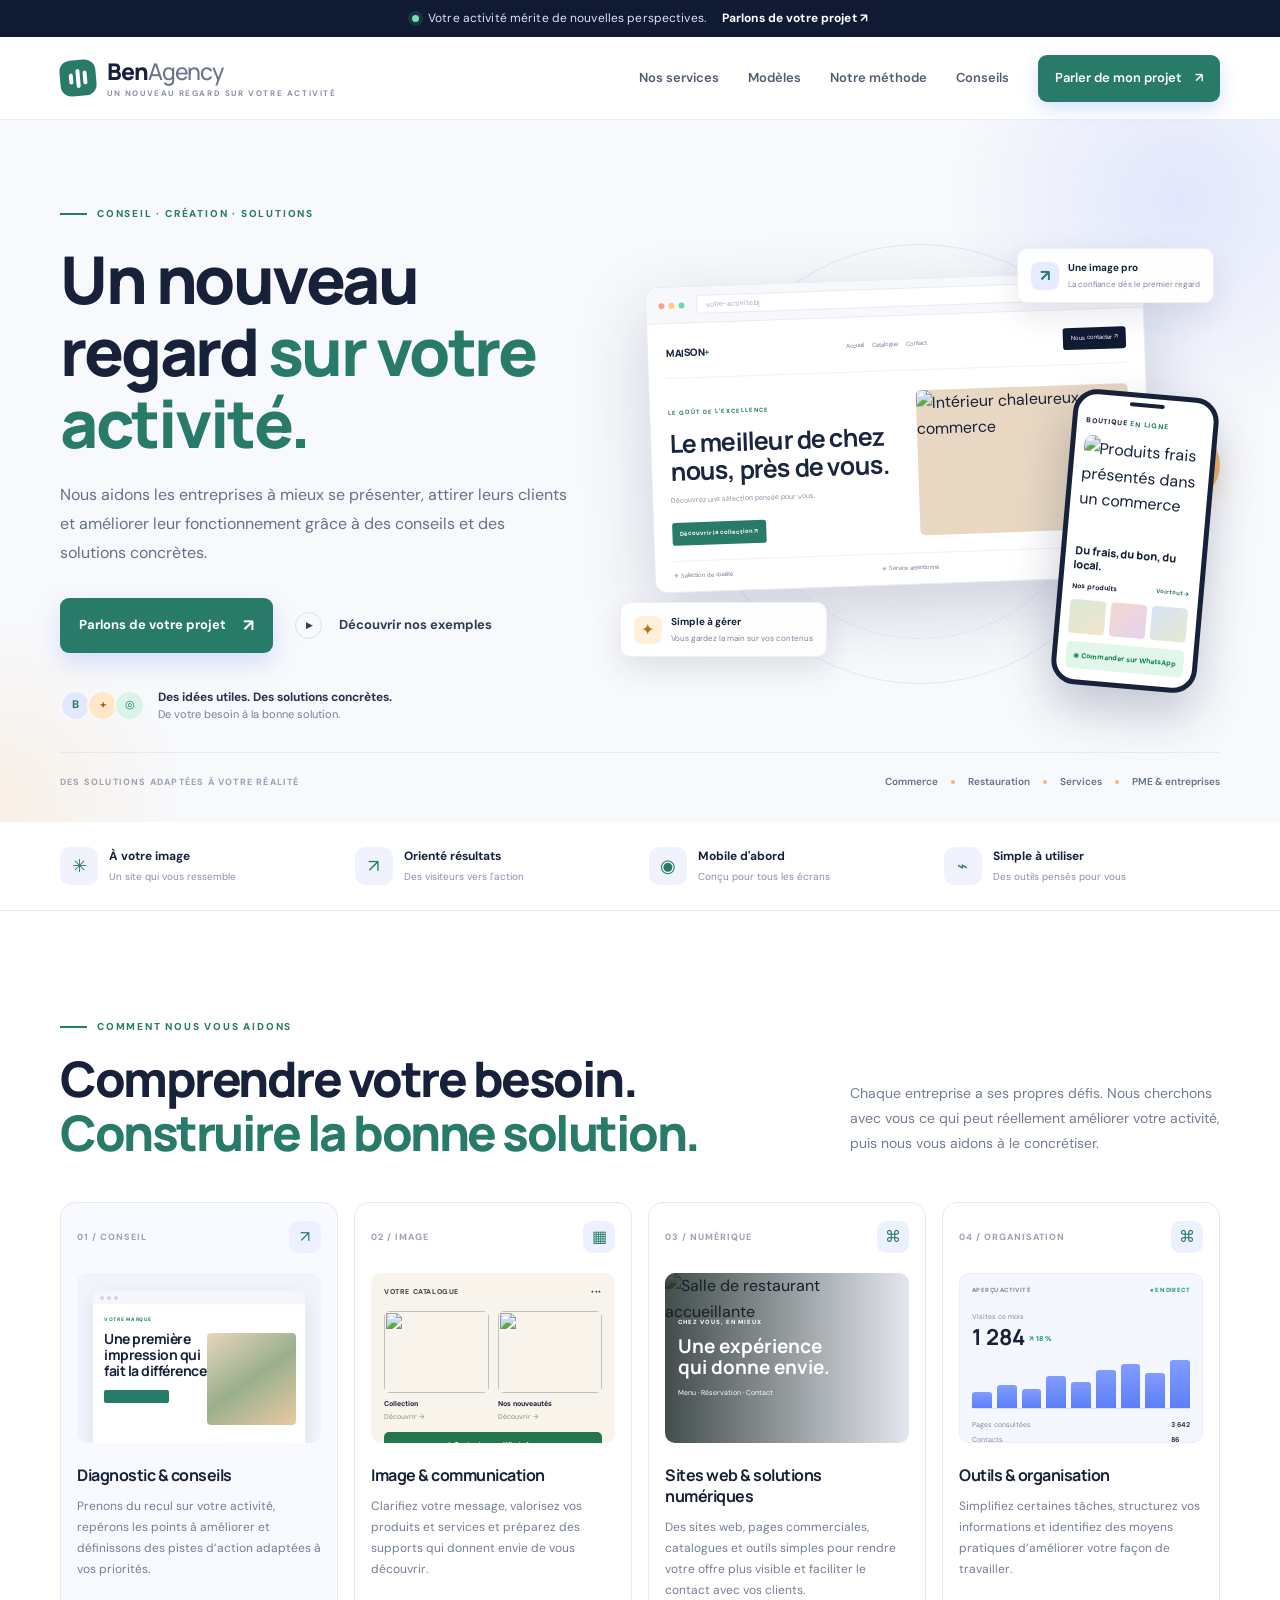
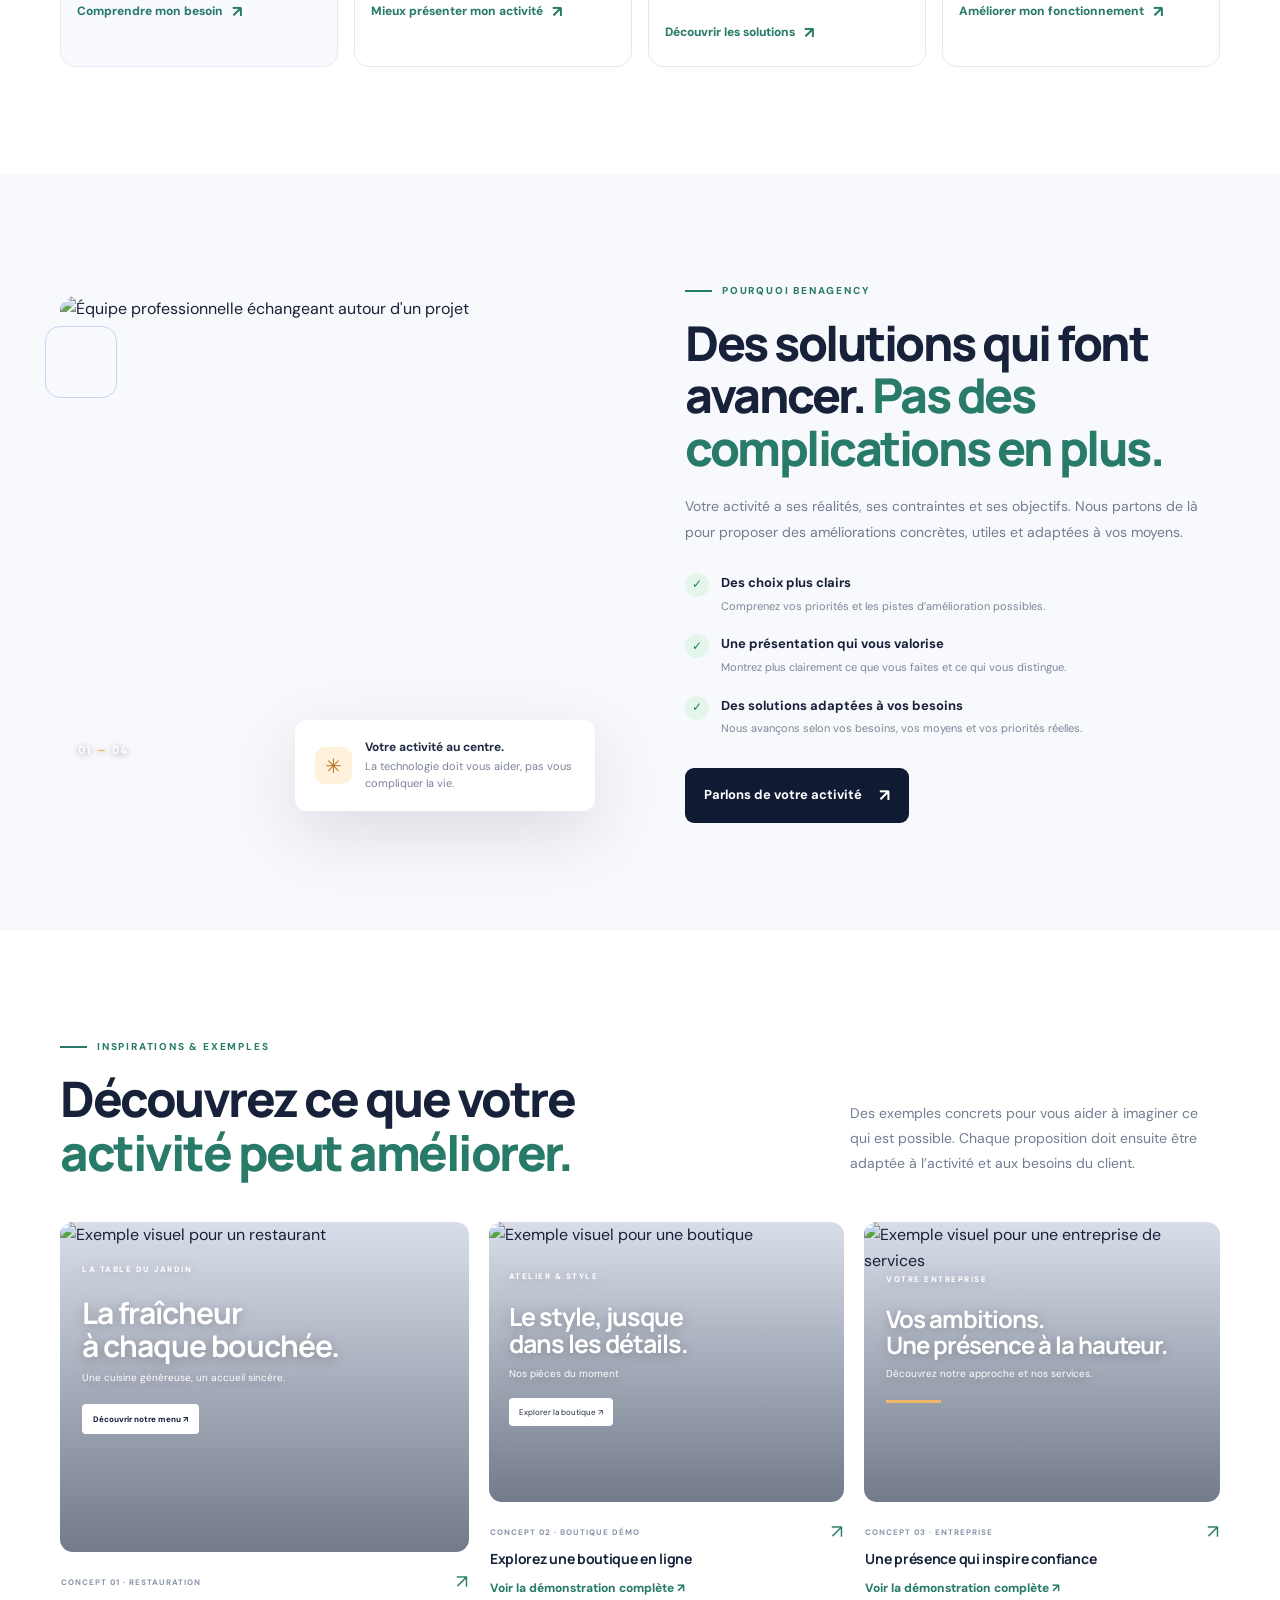
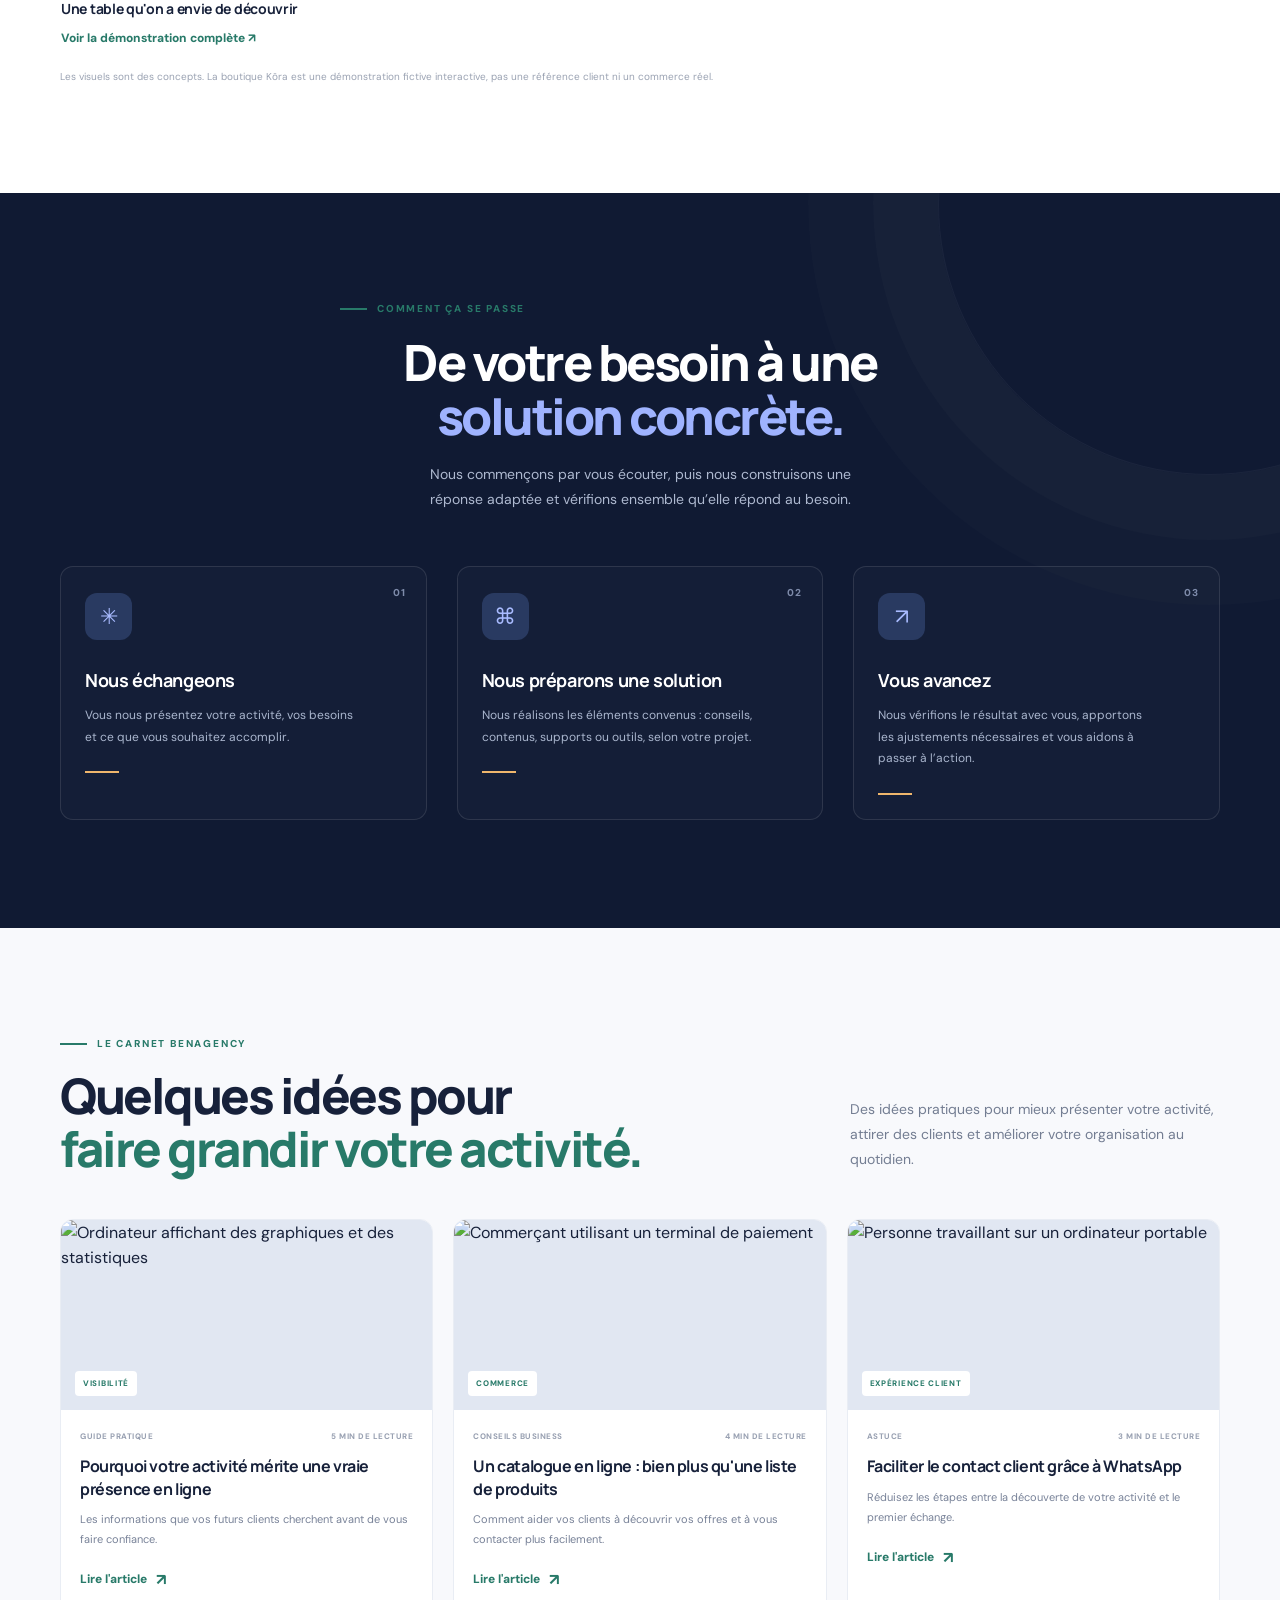
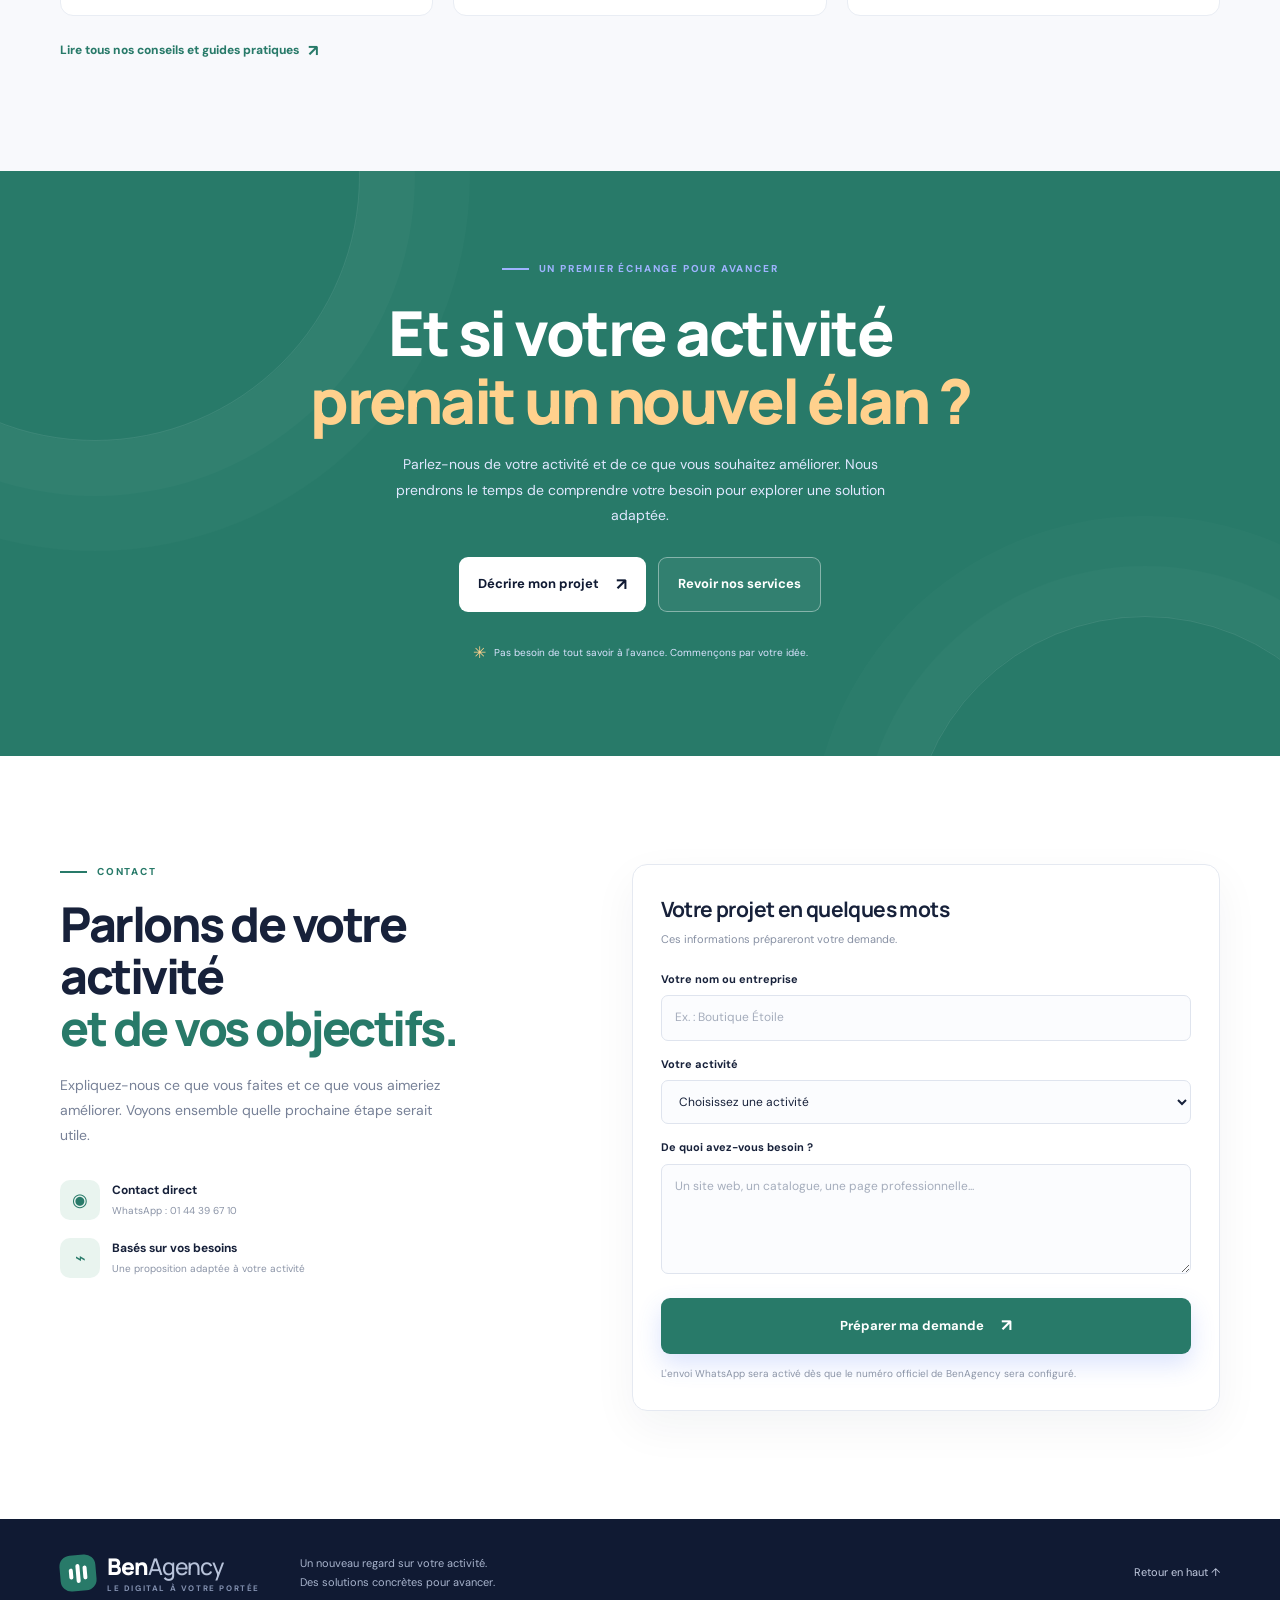
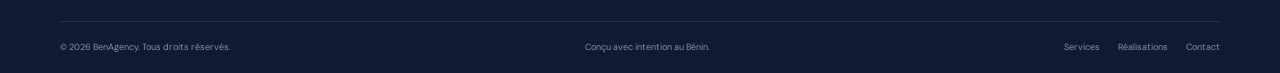
==== commit ad2d2c65: "Finaliser les textes de la nouvelle page d’accueil" ====
--- a/index.html
+++ b/index.html
@@ -97,7 +97,7 @@
     </section>
 
     <section class="section-pad work-section" id="realisations">
-      <div class="container"><div class="section-heading"><div><div class="eyebrow"><span class="eyebrow-line"></span> INSPIRATIONS & EXEMPLES</div><h2>Découvrez ce que votre<br><span>activité peut améliorer.</span></h2></div><p>Quelques directions créatives pour vous aider à vous projeter. Chaque projet final est adapté à l'identité et aux besoins de son propriétaire.</p></div>
+      <div class="container"><div class="section-heading"><div><div class="eyebrow"><span class="eyebrow-line"></span> INSPIRATIONS & EXEMPLES</div><h2>Découvrez ce que votre<br><span>activité peut améliorer.</span></h2></div><p>Des exemples concrets pour vous aider à imaginer ce qui est possible. Chaque proposition doit ensuite être adaptée à l’activité et aux besoins du client.</p></div>
         <div class="portfolio-grid">
           <article class="portfolio-card portfolio-large"><a class="portfolio-image portfolio-food" href="restaurant-demo.html" aria-label="Voir la démonstration de restaurant"><img src="https://images.unsplash.com/photo-1517248135467-4c7edcad34c4?auto=format&fit=crop&w=1200&q=85" alt="Exemple visuel pour un restaurant" loading="lazy"><div class="portfolio-mock"><span>LA TABLE DU JARDIN</span><b>La fraîcheur<br>à chaque bouchée.</b><small>Une cuisine généreuse, un accueil sincère.</small><i>Découvrir notre menu ↗</i></div><span class="portfolio-view">Voir le concept ↗</span></a><div class="portfolio-meta"><div><span>CONCEPT 01 · RESTAURATION</span><h3>Une table qu'on a envie de découvrir</h3><a class="text-link" href="restaurant-demo.html">Voir la démonstration complète ↗</a></div><span class="portfolio-arrow">↗</span></div></article>
           <article class="portfolio-card"><a class="portfolio-image portfolio-shop" href="boutique-demo.html" aria-label="Demander un catalogue commercial"><img src="https://images.unsplash.com/photo-1441986300917-64674bd600d8?auto=format&fit=crop&w=900&q=85" alt="Exemple visuel pour une boutique" loading="lazy"><div class="shop-window"><span>ATELIER & STYLE</span><b>Le style, jusque<br>dans les détails.</b><small>Nos pièces du moment</small><span class="shop-pill">Explorer la boutique ↗</span></div><span class="portfolio-view">Voir la démo interactive ↗</span></a><div class="portfolio-meta"><div><span>CONCEPT 02 · BOUTIQUE DÉMO</span><h3>Explorez une boutique en ligne</h3><a class="text-link" href="boutique-demo.html">Voir la démonstration complète ↗</a></div><span class="portfolio-arrow">↗</span></div></article>
@@ -110,9 +110,9 @@
 
     <section class="section-pad articles-section" id="conseils"><div class="container"><div class="section-heading"><div><div class="eyebrow"><span class="eyebrow-line"></span> LE CARNET BENAGENCY</div><h2>Quelques idées pour<br><span>faire grandir votre activité.</span></h2></div><p>Des idées pratiques pour mieux présenter votre activité, attirer des clients et améliorer votre organisation au quotidien.</p></div><div class="articles-grid"><article class="article-card"><a class="article-image" href="conseils.html#visibilite" aria-label="Lire l'article sur la visibilité en ligne"><img src="https://images.unsplash.com/photo-1460925895917-afdab827c52f?auto=format&fit=crop&w=900&q=85" alt="Ordinateur affichant des graphiques et des statistiques" loading="lazy"><span>VISIBILITÉ</span></a><div class="article-body"><div class="article-meta"><span>GUIDE PRATIQUE</span><span>5 MIN DE LECTURE</span></div><h3><a href="conseils.html#visibilite">Pourquoi votre activité mérite une vraie présence en ligne</a></h3><p>Les informations que vos futurs clients cherchent avant de vous faire confiance.</p><a class="text-link" href="conseils.html#visibilite">Lire l'article <span>↗</span></a></div></article><article class="article-card"><a class="article-image" href="conseils.html#catalogue" aria-label="Lire l'article sur les catalogues en ligne"><img src="https://images.unsplash.com/photo-1556742049-0cfed4f6a45d?auto=format&fit=crop&w=900&q=85" alt="Commerçant utilisant un terminal de paiement" loading="lazy"><span>COMMERCE</span></a><div class="article-body"><div class="article-meta"><span>CONSEILS BUSINESS</span><span>4 MIN DE LECTURE</span></div><h3><a href="conseils.html#catalogue">Un catalogue en ligne : bien plus qu'une liste de produits</a></h3><p>Comment aider vos clients à découvrir vos offres et à vous contacter plus facilement.</p><a class="text-link" href="conseils.html#catalogue">Lire l'article <span>↗</span></a></div></article><article class="article-card"><a class="article-image" href="conseils.html#whatsapp" aria-label="Lire l'article sur WhatsApp"><img src="https://images.unsplash.com/photo-1516321318423-f06f85e504b3?auto=format&fit=crop&w=900&q=85" alt="Personne travaillant sur un ordinateur portable" loading="lazy"><span>EXPÉRIENCE CLIENT</span></a><div class="article-body"><div class="article-meta"><span>ASTUCE</span><span>3 MIN DE LECTURE</span></div><h3><a href="conseils.html#whatsapp">Faciliter le contact client grâce à WhatsApp</a></h3><p>Réduisez les étapes entre la découverte de votre activité et le premier échange.</p><a class="text-link" href="conseils.html#whatsapp">Lire l'article <span>↗</span></a></div></article></div><div class="article-note"><a class="text-link" href="conseils.html">Lire tous nos conseils et guides pratiques <span>↗</span></a></div></div></section>
 
-    <section class="cta-section" id="contact"><div class="cta-shape cta-shape-one"></div><div class="cta-shape cta-shape-two"></div><div class="container cta-inner"><div class="eyebrow eyebrow-light"><span class="eyebrow-line"></span> VOTRE PROCHAIN CHAPITRE COMMENCE ICI</div><h2>Et si votre activité<br>passait à <span>l'étape suivante ?</span></h2><p>Parlez-nous de votre activité et de ce que vous souhaitez améliorer. Nous prendrons le temps de comprendre votre besoin pour explorer une solution adaptée.</p><div class="cta-actions"><a class="button button-white" href="#demande" id="start-request">Décrire mon projet <span>↗</span></a><a class="button button-outline-light" href="#services">Revoir nos services</a></div><div class="cta-footnote"><span>✳</span> Pas besoin de tout savoir à l'avance. Commençons par votre idée.</div></div></section>
+    <section class="cta-section" id="contact"><div class="cta-shape cta-shape-one"></div><div class="cta-shape cta-shape-two"></div><div class="container cta-inner"><div class="eyebrow eyebrow-light"><span class="eyebrow-line"></span> UN PREMIER ÉCHANGE POUR AVANCER</div><h2>Et si votre activité<br><span>prenait un nouvel élan ?</span></h2><p>Parlez-nous de votre activité et de ce que vous souhaitez améliorer. Nous prendrons le temps de comprendre votre besoin pour explorer une solution adaptée.</p><div class="cta-actions"><a class="button button-white" href="#demande" id="start-request">Décrire mon projet <span>↗</span></a><a class="button button-outline-light" href="#services">Revoir nos services</a></div><div class="cta-footnote"><span>✳</span> Pas besoin de tout savoir à l'avance. Commençons par votre idée.</div></div></section>
 
-    <section class="section-pad contact-section" id="demande"><div class="container contact-grid"><div class="contact-copy"><div class="eyebrow"><span class="eyebrow-line"></span> CONTACT</div><h2>Parlons de ce que<br><span>vous voulez construire.</span></h2><p>Expliquez-nous ce que vous faites et ce que vous aimeriez améliorer. Voyons ensemble quelle prochaine étape serait utile.</p><div class="contact-details"><div><span class="contact-detail-icon">◉</span><span><strong>Contact direct</strong><small>WhatsApp : 01 44 39 67 10</small></span></div><div><span class="contact-detail-icon">⌁</span><span><strong>Basés sur vos besoins</strong><small>Une proposition adaptée à votre activité</small></span></div></div></div><form class="contact-form" id="contact-form"><div class="form-title"><h3>Votre projet en quelques mots</h3><p>Ces informations prépareront votre demande.</p></div><label for="contact-name">Votre nom ou entreprise</label><input id="contact-name" name="name" type="text" autocomplete="organization" placeholder="Ex. : Boutique Étoile" required><label for="contact-type">Votre activité</label><select id="contact-type" name="activity" required><option value="">Choisissez une activité</option><option>Commerce / boutique</option><option>Restaurant / alimentation</option><option>Entreprise / services</option><option>Indépendant / créateur</option><option>École / association</option><option>Autre activité</option></select><label for="contact-need">De quoi avez-vous besoin ?</label><textarea id="contact-need" name="need" rows="4" placeholder="Un site web, un catalogue, une page professionnelle..." required></textarea><button class="button button-primary form-submit" type="submit">Préparer ma demande <span>↗</span></button><p class="form-feedback" id="form-feedback" role="status" aria-live="polite">L'envoi WhatsApp sera activé dès que le numéro officiel de BenAgency sera configuré.</p></form></div></section>
+    <section class="section-pad contact-section" id="demande"><div class="container contact-grid"><div class="contact-copy"><div class="eyebrow"><span class="eyebrow-line"></span> CONTACT</div><h2>Parlons de votre activité<br><span>et de vos objectifs.</span></h2><p>Expliquez-nous ce que vous faites et ce que vous aimeriez améliorer. Voyons ensemble quelle prochaine étape serait utile.</p><div class="contact-details"><div><span class="contact-detail-icon">◉</span><span><strong>Contact direct</strong><small>WhatsApp : 01 44 39 67 10</small></span></div><div><span class="contact-detail-icon">⌁</span><span><strong>Basés sur vos besoins</strong><small>Une proposition adaptée à votre activité</small></span></div></div></div><form class="contact-form" id="contact-form"><div class="form-title"><h3>Votre projet en quelques mots</h3><p>Ces informations prépareront votre demande.</p></div><label for="contact-name">Votre nom ou entreprise</label><input id="contact-name" name="name" type="text" autocomplete="organization" placeholder="Ex. : Boutique Étoile" required><label for="contact-type">Votre activité</label><select id="contact-type" name="activity" required><option value="">Choisissez une activité</option><option>Commerce / boutique</option><option>Restaurant / alimentation</option><option>Entreprise / services</option><option>Indépendant / créateur</option><option>École / association</option><option>Autre activité</option></select><label for="contact-need">De quoi avez-vous besoin ?</label><textarea id="contact-need" name="need" rows="4" placeholder="Un site web, un catalogue, une page professionnelle..." required></textarea><button class="button button-primary form-submit" type="submit">Préparer ma demande <span>↗</span></button><p class="form-feedback" id="form-feedback" role="status" aria-live="polite">L'envoi WhatsApp sera activé dès que le numéro officiel de BenAgency sera configuré.</p></form></div></section>
   </main>
 
   <footer class="site-footer"><div class="container footer-top"><a class="brand brand-footer" href="#accueil"><span class="brand-mark"><span></span><span></span><span></span></span><span>Ben<span class="brand-light">Agency</span><small>LE DIGITAL À VOTRE PORTÉE</small></span></a><p>Un nouveau regard sur votre activité.<br>Des solutions concrètes pour avancer.</p><a class="footer-top-link" href="#accueil">Retour en haut ↑</a></div><div class="container footer-bottom"><span>© <span id="year">2026</span> BenAgency. Tous droits réservés.</span><span>Conçu avec intention au Bénin.</span><div><a href="#services">Services</a><a href="#realisations">Réalisations</a><a href="#contact">Contact</a></div></div></footer>
--- a/styles.css
+++ b/styles.css
@@ -1,4 +1,4 @@
-:root{--navy:#101a33;--navy-2:#192847;--blue:#4169f5;--blue-dark:#3154db;--sky:#dce6ff;--amber:#ffbf69;--ink:#17213a;--muted:#69738a;--paper:#f8f9fc;--line:#e5e9f1;--white:#fff;--radius:22px;--shadow:0 22px 70px rgba(18,32,65,.13);font-synthesis:none;text-rendering:optimizeLegibility}*{box-sizing:border-box}html{scroll-behavior:smooth;scroll-padding-top:94px}body{margin:0;background:#fff;color:var(--ink);font-family:"DM Sans",sans-serif;font-size:16px;line-height:1.6;-webkit-font-smoothing:antialiased}img{display:block;max-width:100%}a{color:inherit;text-decoration:none}button,input,select,textarea{font:inherit}.container{width:min(1160px,calc(100% - 48px));margin-inline:auto}.section-pad{padding:108px 0}.skip-link{position:absolute;left:-9999px;top:8px;background:#fff;padding:10px 14px;z-index:100}.skip-link:focus{left:8px}.announcement{display:flex;justify-content:center;align-items:center;gap:9px;background:#101a33;color:#dce4f8;font-size:12px;letter-spacing:.01em;padding:9px 16px}.announcement a{color:#fff;font-weight:700;margin-left:7px}.announcement-dot{width:7px;height:7px;border-radius:50%;background:#73e0b3;box-shadow:0 0 0 4px rgba(115,224,179,.12)}.site-header{position:sticky;top:0;z-index:50;background:rgba(255,255,255,.94);backdrop-filter:blur(16px);border-bottom:1px solid rgba(229,233,241,.8)}.nav-wrap{min-height:82px;display:flex;align-items:center;justify-content:space-between;gap:24px}.brand{display:flex;align-items:center;gap:11px;font-family:Manrope,sans-serif;font-weight:800;font-size:23px;letter-spacing:-1.1px;line-height:1.05;white-space:nowrap}.brand-light{font-weight:500;color:#69738a}.brand small{display:block;font-family:"DM Sans",sans-serif;font-size:8px;font-weight:700;letter-spacing:1.6px;color:#8790a4;margin-top:6px}.brand-mark{width:36px;height:36px;border-radius:11px;background:var(--blue);display:flex;align-items:center;justify-content:center;gap:3px;transform:rotate(-5deg)}.brand-mark span{width:4px;border-radius:3px;background:#fff;display:block}.brand-mark span:nth-child(1){height:11px}.brand-mark span:nth-child(2){height:19px}.brand-mark span:nth-child(3){height:14px}.main-nav{display:flex;align-items:center;gap:29px;font-size:13px;font-weight:600;color:#515b72}.main-nav>a:not(.nav-cta):hover{color:var(--blue)}.nav-cta{display:flex;align-items:center;gap:13px;background:var(--blue);color:#fff;padding:13px 17px;border-radius:9px;box-shadow:0 7px 18px rgba(65,105,245,.2);transition:transform .2s,background .2s}.nav-cta:hover,.button-primary:hover{background:var(--blue-dark);transform:translateY(-2px)}.menu-toggle{display:none}.hero{position:relative;overflow:hidden;background:var(--paper);padding-top:84px;padding-bottom:32px}.hero-grid{position:relative;z-index:1;display:grid;grid-template-columns:.93fr 1.07fr;gap:38px;align-items:center;min-height:520px}.hero-glow{position:absolute;border-radius:50%;filter:blur(1px);pointer-events:none}.hero-glow-one{width:460px;height:460px;right:-130px;top:-150px;background:radial-gradient(circle,rgba(91,127,255,.14),transparent 70%)}.hero-glow-two{width:360px;height:360px;left:-180px;bottom:-160px;background:radial-gradient(circle,rgba(255,191,105,.15),transparent 70%)}.eyebrow{display:flex;align-items:center;gap:10px;color:var(--blue);font-size:10px;font-weight:800;letter-spacing:1.8px}.eyebrow-line{display:inline-block;width:27px;height:2px;background:currentColor}.hero h1,.section-heading h2,.why-copy h2,.process-intro h2,.contact-copy h2,.cta-inner h2{font-family:Manrope,sans-serif;letter-spacing:-2.5px;font-weight:800;line-height:1.09}.hero h1{font-size:clamp(43px,5.15vw,67px);margin:22px 0 22px;max-width:610px}.hero h1 span,.section-heading h2 span,.why-copy h2 span,.process-intro h2 span,.contact-copy h2 span{color:var(--blue)}.hero-lead{max-width:510px;color:#667189;font-size:16px;line-height:1.8;margin:0}.hero-actions{display:flex;align-items:center;gap:14px;flex-wrap:wrap;margin-top:30px}.button{display:inline-flex;justify-content:center;align-items:center;gap:17px;min-height:50px;padding:14px 19px;border:0;border-radius:9px;font-size:13px;font-weight:700;cursor:pointer;transition:transform .2s,background .2s,color .2s}.button-primary{background:var(--blue);color:#fff;box-shadow:0 10px 25px rgba(65,105,245,.19)}.button-primary span,.button-dark span,.button-white span{font-size:17px}.button-quiet{color:#303c57;padding-inline:8px}.button-quiet:hover{color:var(--blue)}.play-icon{width:27px;height:27px;border:1px solid #d8deea;border-radius:50%;display:inline-flex;align-items:center;justify-content:center;font-size:9px;padding-left:2px}.hero-proof{display:flex;align-items:center;gap:13px;margin-top:35px}.proof-avatars{display:flex;padding-left:4px}.proof-avatars span{display:flex;align-items:center;justify-content:center;width:31px;height:31px;border-radius:50%;margin-left:-4px;border:2px solid var(--paper);background:#e2e9ff;color:var(--blue);font-size:11px;font-weight:800}.proof-avatars span:nth-child(2){background:#ffe7c8;color:#9a5b12}.proof-avatars span:nth-child(3){background:#d9f4e8;color:#147953}.hero-proof p{margin:0;font-size:11px;line-height:1.5;color:#778198}.hero-proof strong{color:#27334e;font-size:12px}.hero-art{position:relative;min-height:500px;display:flex;align-items:center;justify-content:center;isolation:isolate}.art-orbit{position:absolute;border:1px solid rgba(65,105,245,.13);border-radius:50%;z-index:-1}.orbit-a{width:440px;height:440px}.orbit-b{width:350px;height:350px;border-style:dashed}.browser-card{position:absolute;left:5%;top:65px;width:83%;background:#fff;border-radius:12px;overflow:hidden;box-shadow:0 24px 70px rgba(21,37,79,.19);transform:rotate(-2deg);border:1px solid #e8ecf5}.browser-top{height:36px;background:#f7f8fb;display:flex;align-items:center;gap:12px;padding:0 12px;border-bottom:1px solid #e9edf5}.browser-dots{display:flex;gap:4px}.browser-dots i{width:6px;height:6px;border-radius:50%;background:#d3d9e5}.browser-dots i:first-child{background:#ff9d94}.browser-dots i:nth-child(2){background:#ffce78}.browser-dots i:nth-child(3){background:#72d7a8}.browser-url{flex:1;background:#fff;border:1px solid #e8ebf2;border-radius:4px;padding:3px 8px;color:#a2aabd;font-size:7px}.browser-menu{font-size:11px;color:#a2aabd}.mock-site{padding:18px 18px 0}.mock-nav{display:flex;align-items:center;justify-content:space-between;gap:8px;padding-bottom:14px;border-bottom:1px solid #f0f1f6}.mock-logo{font-family:Manrope,sans-serif;font-weight:800;font-size:10px;letter-spacing:-.5px}.mock-logo span{color:var(--blue)}.mock-nav-links{font-size:6px;color:#778198}.mock-nav-button{font-size:6px;background:var(--navy);color:white;padding:6px 8px;border-radius:3px}.mock-main{display:grid;grid-template-columns:1fr .9fr;gap:12px;padding:18px 0 15px;align-items:center}.mock-kicker{font-size:6px;letter-spacing:1px;color:var(--blue);font-weight:800}.mock-copy h3{font-family:Manrope,sans-serif;font-size:clamp(15px,2vw,25px);line-height:1.13;letter-spacing:-.8px;margin:8px 0;color:#1a2540}.mock-copy p{font-size:7px;color:#8a92a5;margin:0 0 12px}.mock-button{display:inline-block;background:var(--blue);color:#fff;border-radius:3px;padding:7px 8px;font-size:6px;font-weight:700}.mock-photo{height:145px;overflow:hidden;border-radius:5px;background:#e8d7c2}.mock-photo img{width:100%;height:100%;object-fit:cover}.mock-bottom{display:flex;justify-content:space-between;gap:8px;padding:10px 0;border-top:1px solid #eff1f6;color:#758097;font-size:6px}.phone-card{position:absolute;right:2%;bottom:25px;width:146px;background:#fff;border:5px solid #17213a;border-radius:24px;padding:12px 9px 11px;box-shadow:0 22px 48px rgba(21,37,79,.24);transform:rotate(5deg);z-index:3}.phone-speaker{height:4px;width:35px;border-radius:9px;background:#17213a;margin:-7px auto 12px}.phone-brand{font-size:7px;font-weight:800;letter-spacing:.8px;margin-bottom:9px}.phone-brand span{color:var(--blue)}.phone-card>img{width:100%;height:100px;object-fit:cover;border-radius:8px}.phone-title{font-family:Manrope,sans-serif;font-size:11px;font-weight:800;line-height:1.25;margin:9px 0}.phone-price{display:flex;justify-content:space-between;align-items:center;font-size:7px;font-weight:700}.phone-price span{color:var(--blue);font-size:6px}.phone-products{display:flex;gap:5px;margin:8px 0}.phone-products span{height:34px;flex:1;border-radius:4px;background:linear-gradient(135deg,#d9e7d8,#f3e6c9)}.phone-products span:nth-child(2){background:linear-gradient(135deg,#f2d7ce,#e5d3ef)}.phone-products span:nth-child(3){background:linear-gradient(135deg,#d5e2f7,#e5ead0)}.phone-whatsapp{background:#e1f7eb;color:#16804d;border-radius:5px;text-align:center;font-size:7px;font-weight:800;padding:8px 3px}.floating-tag{position:absolute;z-index:4;display:flex;align-items:center;gap:9px;padding:11px 13px;border:1px solid #eef0f6;background:rgba(255,255,255,.96);border-radius:10px;box-shadow:0 13px 30px rgba(25,40,71,.1)}.tag-top{right:1%;top:34px}.tag-bottom{left:0;bottom:57px}.tag-icon{width:28px;height:28px;border-radius:8px;display:flex;align-items:center;justify-content:center;font-weight:800}.tag-blue{background:#e6ebff;color:var(--blue)}.tag-amber{background:#fff0dc;color:#b67520}.floating-tag strong,.floating-tag small{display:block}.floating-tag strong{font-size:10px}.floating-tag small{font-size:8px;color:#7c8599;margin-top:2px}.hero-stamp{position:absolute;right:0;top:215px;width:72px;height:72px;border-radius:50%;background:var(--amber);display:flex;flex-direction:column;align-items:center;justify-content:center;text-align:center;color:#583c19;transform:rotate(9deg);box-shadow:0 8px 20px #dca34b40}.hero-stamp span{font-size:6px;font-weight:800;letter-spacing:.6px}.hero-stamp strong{font-size:11px;line-height:1.3}.hero-bottomline{display:flex;justify-content:space-between;align-items:center;gap:20px;border-top:1px solid #e6eaf2;margin-top:28px;padding-top:21px;color:#9aa2b4;font-size:9px;font-weight:800;letter-spacing:1.2px}.hero-bottomline div{display:flex;align-items:center;gap:13px;color:#657088;font-size:10px;letter-spacing:0;font-weight:600}.hero-bottomline i{width:4px;height:4px;background:var(--amber);border-radius:50%}.trust-strip{border-bottom:1px solid var(--line);background:#fff}.trust-grid{display:grid;grid-template-columns:repeat(4,1fr);padding:25px 0;gap:18px}.trust-grid>div{display:flex;align-items:center;gap:11px}.trust-symbol{width:38px;height:38px;display:flex;align-items:center;justify-content:center;background:#f0f3ff;color:var(--blue);border-radius:10px;font-size:18px}.trust-grid strong,.trust-grid small{display:block}.trust-grid strong{font-size:12px}.trust-grid small{font-size:10px;color:#8790a4;margin-top:3px}.services-section{background:#fff}.section-heading{display:flex;justify-content:space-between;align-items:end;gap:50px;margin-bottom:43px}.section-heading h2,.process-intro h2,.contact-copy h2{font-size:clamp(35px,4vw,49px);margin:17px 0 0}.section-heading>p{max-width:370px;color:#737d92;font-size:14px;line-height:1.8;margin:0 0 3px}.services-grid{display:grid;grid-template-columns:repeat(4,minmax(0,1fr));gap:16px}.service-card{border:1px solid var(--line);border-radius:15px;padding:18px 16px 21px;min-width:0;transition:transform .25s,box-shadow .25s,border-color .25s}.service-card:hover{transform:translateY(-5px);border-color:#d7defb;box-shadow:0 15px 38px rgba(18,32,65,.07)}.service-featured{background:#f9faff}.service-top{display:flex;justify-content:space-between;align-items:center}.service-number{font-size:9px;font-weight:800;letter-spacing:1px;color:#9ba3b5}.service-icon{display:flex;align-items:center;justify-content:center;width:32px;height:32px;border-radius:9px;background:#edf1ff;color:var(--blue);font-size:16px}.service-visual{height:170px;margin:20px 0 22px;position:relative;overflow:hidden;border-radius:10px;background:#f1f4fb}.mini-browser{position:absolute;inset:18px 16px 0;background:white;border-radius:6px 6px 0 0;box-shadow:0 7px 20px #1a254018;overflow:hidden}.mini-browser-bar{height:13px;display:flex;gap:3px;align-items:center;padding-left:7px;background:#f5f6f9}.mini-browser-bar i{width:4px;height:4px;border-radius:50%;background:#d0d5df}.mini-website{padding:12px 11px;position:relative;min-height:130px}.mini-label{font-size:5px;color:var(--blue);font-weight:800;letter-spacing:.7px;display:block;margin-bottom:7px}.mini-website b{font-family:Manrope,sans-serif;font-size:14px;line-height:1.13;display:block;letter-spacing:-.5px}.mini-cta{width:65px;height:13px;border-radius:2px;background:var(--blue);margin-top:11px}.mini-picture{position:absolute;width:42%;height:92px;right:9px;top:29px;border-radius:4px;background:linear-gradient(145deg,#e7d6be,#9aaf8d 50%,#e9caa2)}.visual-catalog{padding:13px;background:#f8f3eb}.catalog-head{display:flex;justify-content:space-between;font-size:7px;font-weight:800;color:#3b463a;letter-spacing:.6px}.catalog-items{display:flex;gap:9px;margin-top:14px}.catalog-items>div{flex:1;min-width:0}.catalog-items img{width:100%;height:82px;object-fit:cover;border-radius:6px}.catalog-items b,.catalog-items small{display:block;font-size:7px;margin-top:5px}.catalog-items small{color:#8a8f81;margin-top:1px}.catalog-order{margin-top:10px;background:#24764c;color:#fff;text-align:center;font-size:7px;padding:7px;border-radius:5px;font-weight:700}.visual-restaurant>img{width:100%;height:100%;object-fit:cover}.restaurant-overlay{position:absolute;inset:0;padding:22px 13px;display:flex;flex-direction:column;justify-content:center;color:#fff;background:linear-gradient(90deg,rgba(18,30,27,.78),rgba(18,30,27,.06))}.restaurant-overlay span{font-size:6px;letter-spacing:1px;font-weight:800}.restaurant-overlay b{font-family:Manrope,sans-serif;font-size:19px;line-height:1.15;margin:8px 0}.restaurant-overlay small{font-size:7px}.visual-dashboard{background:#f5f7ff;border:1px solid #e9edfa;padding:12px}.dash-top{display:flex;justify-content:space-between;font-size:6px;font-weight:800;letter-spacing:.4px;color:#7d879d}.dash-live{color:#1b9a6b}.dash-stat{margin-top:15px}.dash-stat small{display:block;font-size:7px;color:#818aa0}.dash-stat b{display:block;font-size:22px;line-height:1.4;font-family:Manrope,sans-serif}.dash-stat em{font-family:"DM Sans",sans-serif;font-size:7px;color:#159968;font-style:normal;vertical-align:middle}.dash-chart{height:49px;display:flex;align-items:end;gap:5px;margin:7px 0 10px;border-bottom:1px solid #dce2f1}.dash-chart span{flex:1;background:linear-gradient(180deg,#6e8cff,#4169f5);border-radius:3px 3px 0 0;opacity:.85}.dash-footer{display:grid;grid-template-columns:1fr auto;gap:4px;font-size:7px;color:#7d879d}.dash-footer b{color:#27334e}.service-card h3{font-family:Manrope,sans-serif;font-size:16px;letter-spacing:-.5px;line-height:1.3;margin:0 0 10px}.service-card>p{font-size:12px;color:#747e92;line-height:1.75;margin:0 0 17px;min-height:84px}.text-link{display:inline-flex;align-items:center;gap:9px;color:var(--blue);font-size:12px;font-weight:800}.text-link span{font-size:16px;transition:transform .2s}.text-link:hover span{transform:translate(3px,-2px)}.why-section{background:var(--paper)}.why-grid{display:grid;grid-template-columns:1fr 1fr;gap:90px;align-items:center}.why-visual{position:relative;padding:0 28px 30px 0}.why-visual>img{width:100%;height:485px;object-fit:cover;border-radius:15px;filter:saturate(.83)}.why-visual:after{content:"";position:absolute;left:-15px;top:30px;width:70px;height:70px;border:1px solid #c8d2f5;border-radius:15px;z-index:0}.why-note{position:absolute;bottom:0;right:0;display:flex;align-items:center;gap:13px;background:#fff;padding:18px 20px;border-radius:12px;box-shadow:var(--shadow);max-width:300px}.why-note>span{width:37px;height:37px;flex-shrink:0;display:flex;align-items:center;justify-content:center;background:#fff1dc;color:#b8751c;border-radius:10px;font-size:20px}.why-note p{font-size:11px;color:#7a8397;line-height:1.6;margin:0}.why-note strong{font-size:12px;color:#202b45}.why-number{position:absolute;left:18px;bottom:52px;color:#fff;font-family:Manrope,sans-serif;font-size:11px;font-weight:800;letter-spacing:1px;text-shadow:0 1px 6px #0006}.why-number span{color:var(--amber);margin:0 5px}.why-copy h2{font-size:clamp(35px,4vw,48px);margin:18px 0 20px}.why-lead{color:#727c91;font-size:14px;line-height:1.85;margin:0 0 27px}.benefit-list{display:grid;gap:19px;margin-bottom:30px}.benefit-list>div{display:flex;align-items:start;gap:12px}.benefit-check{width:24px;height:24px;display:flex;align-items:center;justify-content:center;flex-shrink:0;background:#e4f6ec;color:#168356;border-radius:50%;font-size:12px;font-weight:800}.benefit-list p{margin:0}.benefit-list strong,.benefit-list small{display:block}.benefit-list strong{font-size:13px}.benefit-list small{font-size:11px;color:#7c8598;margin-top:4px;line-height:1.6}.button-dark{background:var(--navy);color:#fff}.button-dark:hover{background:#26375c;transform:translateY(-2px)}.work-section{background:#fff}.portfolio-grid{display:grid;grid-template-columns:1.15fr 1fr 1fr;gap:20px}.portfolio-card{min-width:0}.portfolio-image{position:relative;display:block;overflow:hidden;border-radius:13px;height:280px;background:#dce2ed}.portfolio-large .portfolio-image{height:330px}.portfolio-image>img{width:100%;height:100%;object-fit:cover;transition:transform .6s}.portfolio-image:hover>img{transform:scale(1.05)}.portfolio-image:after{content:"";position:absolute;inset:0;background:linear-gradient(180deg,rgba(10,20,40,.02),rgba(10,20,40,.5))}.portfolio-mock,.shop-window,.corporate-window{position:absolute;z-index:1;color:white;left:22px;right:22px;top:32px;text-shadow:0 2px 12px #0004}.portfolio-mock>span,.shop-window>span:first-child,.corporate-window>span:first-child{font-size:8px;font-weight:800;letter-spacing:1.5px}.portfolio-mock>b,.shop-window>b,.corporate-window>b{display:block;font-family:Manrope,sans-serif;font-size:clamp(20px,2.6vw,30px);line-height:1.1;letter-spacing:-1px;margin:16px 0 8px}.portfolio-mock>small,.shop-window>small,.corporate-window>small{display:block;font-size:10px;max-width:220px}.portfolio-mock>i{display:inline-block;margin-top:18px;padding:9px 11px;background:#fff;color:#17213a;border-radius:4px;font-size:8px;font-weight:800;font-style:normal;text-shadow:none}.portfolio-view{position:absolute;z-index:2;right:12px;bottom:12px;color:#fff;border:1px solid #ffffff7a;background:#ffffff1c;backdrop-filter:blur(8px);padding:7px 9px;border-radius:5px;font-size:9px;font-weight:700;opacity:0;transform:translateY(5px);transition:opacity .2s,transform .2s}.portfolio-image:hover .portfolio-view{opacity:1;transform:translateY(0)}.portfolio-food>img{object-position:center}.shop-window{top:39px;left:20px;right:20px}.shop-window>b{font-size:25px}.shop-pill{display:inline-block;margin-top:16px;background:#fff;color:#202a40;padding:8px 10px;border-radius:4px;font-size:8px!important;letter-spacing:0!important;text-shadow:none}.corporate-window{top:42px}.corporate-window>b{font-size:24px}.corporate-line{display:block;width:55px;height:3px;background:var(--amber);margin-top:18px}.portfolio-meta{display:flex;align-items:start;justify-content:space-between;gap:12px;padding:15px 1px}.portfolio-meta>div>span{font-size:8px;letter-spacing:1px;font-weight:800;color:#8b95a9}.portfolio-meta h3{font-family:Manrope,sans-serif;font-size:14px;line-height:1.4;letter-spacing:-.3px;margin:6px 0}.portfolio-arrow{font-size:19px;color:var(--blue)}.portfolio-disclaimer{font-size:10px;color:#9aa2b2;margin:4px 0 0}.process-section{background:var(--navy);color:#fff;overflow:hidden;position:relative}.process-section:before{content:"";position:absolute;width:540px;height:540px;right:-200px;top:-260px;border:1px solid #ffffff0c;border-radius:50%;box-shadow:0 0 0 65px #ffffff04,0 0 0 130px #ffffff03}.process-intro{text-align:center;max-width:600px;margin:0 auto 54px;position:relative}.eyebrow-light{color:#9fb3ff;justify-content:center}.process-intro h2{font-size:clamp(36px,4vw,50px);margin:18px 0}.process-intro h2 span{color:#9fb3ff}.process-intro>p{color:#aeb9d0;font-size:14px;max-width:430px;margin:0 auto;line-height:1.8}.process-steps{display:grid;grid-template-columns:repeat(3,1fr);gap:30px;position:relative}.process-steps article{position:relative;padding:26px 24px 24px;border:1px solid #ffffff1c;border-radius:13px;background:#ffffff05}.step-number{position:absolute;right:20px;top:18px;font-size:10px;color:#7e8baa;font-weight:800;letter-spacing:1px}.step-icon{width:47px;height:47px;display:flex;align-items:center;justify-content:center;border-radius:12px;background:#293a61;color:#a9bbff;font-size:22px;margin-bottom:26px}.process-steps h3{font-family:Manrope,sans-serif;font-size:18px;letter-spacing:-.4px;margin:0 0 10px}.process-steps p{font-size:12px;line-height:1.8;color:#aab6ce;margin:0;max-width:270px}.step-line{display:block;width:34px;height:2px;background:var(--amber);margin-top:23px}.articles-section{background:#f8f9fc}.articles-grid{display:grid;grid-template-columns:repeat(3,1fr);gap:20px}.article-card{background:#fff;border:1px solid #e9edf4;border-radius:13px;overflow:hidden;transition:transform .2s,box-shadow .2s}.article-card:hover{transform:translateY(-4px);box-shadow:0 18px 42px rgba(18,32,65,.08)}.article-image{position:relative;display:block;height:190px;overflow:hidden;background:#e1e7f2}.article-image img{width:100%;height:100%;object-fit:cover;transition:transform .5s}.article-card:hover .article-image img{transform:scale(1.04)}.article-image>span{position:absolute;left:14px;bottom:14px;padding:6px 8px;background:#fff;color:var(--blue);border-radius:4px;font-size:8px;font-weight:800;letter-spacing:.7px}.article-body{padding:20px 19px 22px}.article-meta{display:flex;justify-content:space-between;gap:7px;font-size:8px;letter-spacing:.5px;color:#99a1b2;font-weight:800}.article-body h3{font-family:Manrope,sans-serif;font-size:16px;letter-spacing:-.4px;line-height:1.4;margin:13px 0 10px}.article-body h3 a:hover{color:var(--blue)}.article-body>p{font-size:11px;color:#788298;line-height:1.8;min-height:40px;margin:0 0 15px}.article-note{margin-top:22px;color:#8992a6;font-size:10px}.cta-section{position:relative;overflow:hidden;background:var(--blue);color:#fff;padding:90px 0}.cta-inner{position:relative;z-index:1;max-width:750px;text-align:center}.cta-shape{position:absolute;border:1px solid #ffffff18;border-radius:50%;pointer-events:none}.cta-shape-one{width:530px;height:530px;left:-170px;top:-260px;box-shadow:0 0 0 55px #ffffff06,0 0 0 110px #ffffff05}.cta-shape-two{width:470px;height:470px;right:-100px;bottom:-330px;box-shadow:0 0 0 50px #ffffff05,0 0 0 100px #ffffff04}.cta-inner .eyebrow{justify-content:center}.cta-inner h2{font-size:clamp(42px,5vw,62px);margin:22px 0 18px}.cta-inner h2 span{color:#ffd18d}.cta-inner>p{max-width:520px;margin:0 auto;color:#e0e7ff;font-size:14px;line-height:1.8}.cta-actions{display:flex;justify-content:center;gap:12px;flex-wrap:wrap;margin-top:29px}.button-white{background:#fff;color:var(--navy)}.button-white:hover{background:#f3f5ff;transform:translateY(-2px)}.button-outline-light{border:1px solid #ffffff69;color:#fff;background:#ffffff0c}.button-outline-light:hover{background:#ffffff1b}.cta-footnote{display:flex;align-items:center;justify-content:center;gap:8px;color:#dbe3ff;font-size:10px;margin-top:28px}.cta-footnote span{color:#ffd18d;font-size:16px}.contact-section{background:#fff}.contact-grid{display:grid;grid-template-columns:.9fr 1.1fr;gap:90px;align-items:start}.contact-copy h2{font-size:clamp(35px,4vw,48px);margin:18px 0}.contact-copy>p{color:#778197;font-size:14px;line-height:1.8;max-width:390px}.contact-details{display:grid;gap:18px;margin-top:32px}.contact-details>div{display:flex;align-items:center;gap:12px}.contact-detail-icon{display:flex;align-items:center;justify-content:center;width:40px;height:40px;background:#eef1ff;color:var(--blue);border-radius:10px;font-size:18px}.contact-details strong,.contact-details small{display:block}.contact-details strong{font-size:12px}.contact-details small{font-size:10px;color:#8a93a6;margin-top:3px}.contact-form{border:1px solid var(--line);border-radius:15px;padding:28px;box-shadow:0 16px 45px rgba(18,32,65,.05)}.form-title h3{font-family:Manrope,sans-serif;font-size:21px;letter-spacing:-.6px;margin:0 0 5px}.form-title p{font-size:11px;color:#8790a3;margin:0 0 22px}.contact-form label{display:block;font-size:11px;font-weight:700;margin:15px 0 7px}.contact-form input,.contact-form select,.contact-form textarea{width:100%;border:1px solid #dfe4ee;border-radius:7px;background:#fbfcfe;padding:12px 13px;color:#17213a;outline:none;font-size:12px;transition:border .2s,box-shadow .2s}.contact-form input:focus,.contact-form select:focus,.contact-form textarea:focus{border-color:var(--blue);box-shadow:0 0 0 3px #4169f51c}.contact-form textarea{resize:vertical;min-height:110px}.contact-form input::placeholder,.contact-form textarea::placeholder{color:#a5adbc}.form-submit{width:100%;margin-top:17px}.form-feedback{font-size:10px;color:#8b94a7;line-height:1.6;margin:12px 0 0}.site-footer{background:#101a33;color:#fff;padding:35px 0 18px}.footer-top{display:flex;align-items:center;gap:40px;padding-bottom:29px;border-bottom:1px solid #ffffff18}.brand-footer{color:#fff}.brand-footer .brand-light{color:#b7c2d9}.brand-footer small{color:#8492b1}.footer-top>p{font-size:11px;color:#a8b4cd;line-height:1.7;margin:0;flex:1}.footer-top-link{font-size:11px;color:#c2cbe0}.footer-top-link:hover{color:#fff}.footer-bottom{display:flex;align-items:center;justify-content:space-between;gap:18px;padding-top:18px;font-size:9px;color:#8492ad}.footer-bottom>div{display:flex;gap:18px}.footer-bottom a:hover{color:#fff}.toast{position:fixed;bottom:20px;left:50%;transform:translate(-50%,20px);background:#101a33;color:#fff;padding:12px 18px;border-radius:9px;box-shadow:var(--shadow);font-size:12px;max-width:min(480px,calc(100% - 32px));opacity:0;pointer-events:none;transition:opacity .2s,transform .2s;z-index:100}.toast.show{opacity:1;transform:translate(-50%,0)}@media(min-width:1400px){.hero h1{font-size:70px}}@media(max-width:1050px){.main-nav{gap:17px}.main-nav>a{font-size:12px}.hero-grid{gap:10px;grid-template-columns:1fr 1fr}.hero h1{font-size:clamp(42px,5vw,57px)}.hero-art{transform:scale(.95);transform-origin:center}.services-grid{grid-template-columns:repeat(2,minmax(0,1fr))}.service-card>p{min-height:0}.service-visual{height:190px}.why-grid{gap:50px}.contact-grid{gap:50px}}@media(max-width:780px){.container{width:min(100% - 36px,600px)}.section-pad{padding:76px 0}.announcement{font-size:10px;flex-wrap:wrap;gap:5px}.nav-wrap{min-height:72px}.brand{font-size:21px}.menu-toggle{display:flex;width:42px;height:42px;flex-direction:column;align-items:center;justify-content:center;gap:6px;border:1px solid var(--line);background:#fff;border-radius:9px}.menu-toggle span{display:block;width:17px;height:2px;background:var(--navy);transition:transform .2s}.menu-toggle[aria-expanded=true] span:first-child{transform:translateY(4px) rotate(45deg)}.menu-toggle[aria-expanded=true] span:last-child{transform:translateY(-4px) rotate(-45deg)}.main-nav{display:none;position:absolute;top:71px;left:0;right:0;padding:16px 20px 22px;background:#fff;border-bottom:1px solid var(--line);box-shadow:0 18px 25px #101a3310;align-items:stretch;gap:0}.main-nav.open{display:flex;flex-direction:column}.main-nav>a:not(.nav-cta){padding:13px 3px;border-bottom:1px solid #f0f2f7}.nav-cta{justify-content:center;margin-top:14px}.hero{padding-top:60px}.hero-grid{grid-template-columns:1fr;gap:12px}.hero-copy{position:relative;z-index:2}.hero h1{font-size:clamp(43px,10vw,60px);max-width:570px;letter-spacing:-2px}.hero-lead{font-size:14px}.hero-art{min-height:410px;transform:none;margin:0 -6px}.browser-card{left:4%;top:45px;width:87%}.phone-card{width:130px;right:0;bottom:13px}.phone-card>img{height:83px}.tag-top{right:0;top:17px}.tag-bottom{left:0;bottom:33px}.hero-stamp{right:1%;top:170px;width:61px;height:61px}.hero-stamp span{font-size:5px}.hero-stamp strong{font-size:9px}.art-orbit.orbit-a{width:340px;height:340px}.art-orbit.orbit-b{width:270px;height:270px}.hero-bottomline{align-items:flex-start;flex-direction:column;gap:10px;font-size:8px}.hero-bottomline div{flex-wrap:wrap;gap:9px}.trust-grid{grid-template-columns:repeat(2,1fr);gap:20px 12px}.section-heading{align-items:flex-start;flex-direction:column;gap:18px;margin-bottom:30px}.section-heading>p{max-width:540px}.section-heading h2,.process-intro h2{font-size:clamp(35px,8vw,45px)}.services-grid{gap:12px}.service-card{padding:14px 12px 18px}.service-visual{height:150px;margin:15px 0 18px}.service-card h3{font-size:14px}.service-card>p{font-size:11px}.service-number{font-size:8px}.why-grid{grid-template-columns:1fr;gap:45px}.why-visual{padding-right:18px}.why-visual>img{height:360px}.why-copy h2{font-size:clamp(35px,8vw,45px)}.portfolio-grid{grid-template-columns:1fr 1fr;gap:14px}.portfolio-large{grid-column:1/-1}.portfolio-large .portfolio-image{height:300px}.portfolio-image{height:240px}.portfolio-meta h3{font-size:12px}.portfolio-mock>b{font-size:27px}.process-steps{gap:12px}.process-steps article{padding:20px 15px}.process-steps h3{font-size:15px}.process-steps p{font-size:11px}.step-number{right:12px;top:12px}.step-icon{margin-bottom:19px}.articles-grid{grid-template-columns:1fr 1fr;gap:14px}.article-card:last-child{display:none}.article-image{height:155px}.article-body{padding:16px 14px 18px}.article-body h3{font-size:14px}.article-meta{font-size:7px}.cta-section{padding:75px 0}.cta-inner h2{font-size:clamp(40px,8.5vw,54px);letter-spacing:-1.8px}.contact-grid{grid-template-columns:1fr;gap:30px}.contact-copy h2{font-size:42px}.contact-form{padding:23px}.footer-top{gap:20px;flex-wrap:wrap}.footer-top>p{flex-basis:calc(100% - 30px);order:3}.footer-top-link{margin-left:auto}.footer-bottom{flex-wrap:wrap}.footer-bottom>div{width:100%;order:3;padding-top:8px}}@media(max-width:440px){.container{width:calc(100% - 30px)}.announcement{font-size:9px}.announcement a{margin-left:2px}.hero h1{font-size:42px}.hero-actions{align-items:stretch;flex-direction:column}.hero-actions .button{width:100%}.hero-proof{margin-top:25px}.hero-art{min-height:330px}.browser-card{top:40px;left:1%;width:91%}.mock-site{padding:12px 10px 0}.mock-photo{height:100px}.mock-copy h3{font-size:17px}.mock-bottom{font-size:5px}.phone-card{width:112px;right:0;bottom:5px;padding:9px 7px}.phone-card>img{height:68px}.phone-title{font-size:9px}.tag-top{right:-2px;top:8px;padding:8px}.tag-bottom{left:-3px;bottom:23px;padding:8px}.floating-tag strong{font-size:8px}.floating-tag small{font-size:7px}.tag-icon{width:23px;height:23px}.hero-stamp{top:135px;width:51px;height:51px}.hero-stamp span{font-size:4px}.hero-stamp strong{font-size:8px}.hero-bottomline div{font-size:9px}.trust-grid{gap:17px 9px}.trust-grid>div{gap:8px}.trust-symbol{width:32px;height:32px}.trust-grid strong{font-size:10px}.trust-grid small{font-size:9px}.services-grid{grid-template-columns:1fr}.service-visual{height:190px}.service-card{padding:16px}.service-card h3{font-size:16px}.service-card>p{font-size:12px}.why-visual>img{height:310px}.why-note{padding:12px;max-width:250px}.portfolio-grid{grid-template-columns:1fr}.portfolio-large{grid-column:auto}.portfolio-large .portfolio-image,.portfolio-image{height:270px}.portfolio-mock>b{font-size:28px}.shop-window>b,.corporate-window>b{font-size:26px}.process-steps{grid-template-columns:1fr}.process-steps article{padding:23px}.process-steps p{max-width:none}.process-intro{margin-bottom:35px}.articles-grid{grid-template-columns:1fr}.article-card:last-child{display:block}.article-image{height:200px}.article-body h3{font-size:16px}.article-body>p{min-height:0}.cta-inner h2{font-size:41px}.cta-actions{flex-direction:column}.cta-actions .button{width:100%}.contact-copy h2{font-size:38px}.contact-form{padding:18px}.footer-top{align-items:flex-start}.footer-top-link{font-size:10px}.footer-bottom{font-size:9px;gap:10px}.footer-bottom>div{gap:14px}}@media(prefers-reduced-motion:reduce){html{scroll-behavior:auto}*,*::before,*::after{transition:none!important;animation:none!important}}
+:root{--navy:#101a33;--navy-2:#192847;--blue:#287a69;--blue-dark:#1f6256;--sky:#d9eee7;--amber:#efb66c;--ink:#17213a;--muted:#69738a;--paper:#f8f9fc;--line:#e5e9f1;--white:#fff;--radius:22px;--shadow:0 22px 70px rgba(18,32,65,.13);font-synthesis:none;text-rendering:optimizeLegibility}*{box-sizing:border-box}html{scroll-behavior:smooth;scroll-padding-top:94px}body{margin:0;background:#fff;color:var(--ink);font-family:"DM Sans",sans-serif;font-size:16px;line-height:1.6;-webkit-font-smoothing:antialiased}img{display:block;max-width:100%}a{color:inherit;text-decoration:none}button,input,select,textarea{font:inherit}.container{width:min(1160px,calc(100% - 48px));margin-inline:auto}.section-pad{padding:108px 0}.skip-link{position:absolute;left:-9999px;top:8px;background:#fff;padding:10px 14px;z-index:100}.skip-link:focus{left:8px}.announcement{display:flex;justify-content:center;align-items:center;gap:9px;background:#101a33;color:#dce4f8;font-size:12px;letter-spacing:.01em;padding:9px 16px}.announcement a{color:#fff;font-weight:700;margin-left:7px}.announcement-dot{width:7px;height:7px;border-radius:50%;background:#73e0b3;box-shadow:0 0 0 4px rgba(115,224,179,.12)}.site-header{position:sticky;top:0;z-index:50;background:rgba(255,255,255,.94);backdrop-filter:blur(16px);border-bottom:1px solid rgba(229,233,241,.8)}.nav-wrap{min-height:82px;display:flex;align-items:center;justify-content:space-between;gap:24px}.brand{display:flex;align-items:center;gap:11px;font-family:Manrope,sans-serif;font-weight:800;font-size:23px;letter-spacing:-1.1px;line-height:1.05;white-space:nowrap}.brand-light{font-weight:500;color:#69738a}.brand small{display:block;font-family:"DM Sans",sans-serif;font-size:8px;font-weight:700;letter-spacing:1.6px;color:#8790a4;margin-top:6px}.brand-mark{width:36px;height:36px;border-radius:11px;background:var(--blue);display:flex;align-items:center;justify-content:center;gap:3px;transform:rotate(-5deg)}.brand-mark span{width:4px;border-radius:3px;background:#fff;display:block}.brand-mark span:nth-child(1){height:11px}.brand-mark span:nth-child(2){height:19px}.brand-mark span:nth-child(3){height:14px}.main-nav{display:flex;align-items:center;gap:29px;font-size:13px;font-weight:600;color:#515b72}.main-nav>a:not(.nav-cta):hover{color:var(--blue)}.nav-cta{display:flex;align-items:center;gap:13px;background:var(--blue);color:#fff;padding:13px 17px;border-radius:9px;box-shadow:0 7px 18px rgba(65,105,245,.2);transition:transform .2s,background .2s}.nav-cta:hover,.button-primary:hover{background:var(--blue-dark);transform:translateY(-2px)}.menu-toggle{display:none}.hero{position:relative;overflow:hidden;background:var(--paper);padding-top:84px;padding-bottom:32px}.hero-grid{position:relative;z-index:1;display:grid;grid-template-columns:.93fr 1.07fr;gap:38px;align-items:center;min-height:520px}.hero-glow{position:absolute;border-radius:50%;filter:blur(1px);pointer-events:none}.hero-glow-one{width:460px;height:460px;right:-130px;top:-150px;background:radial-gradient(circle,rgba(91,127,255,.14),transparent 70%)}.hero-glow-two{width:360px;height:360px;left:-180px;bottom:-160px;background:radial-gradient(circle,rgba(255,191,105,.15),transparent 70%)}.eyebrow{display:flex;align-items:center;gap:10px;color:var(--blue);font-size:10px;font-weight:800;letter-spacing:1.8px}.eyebrow-line{display:inline-block;width:27px;height:2px;background:currentColor}.hero h1,.section-heading h2,.why-copy h2,.process-intro h2,.contact-copy h2,.cta-inner h2{font-family:Manrope,sans-serif;letter-spacing:-2.5px;font-weight:800;line-height:1.09}.hero h1{font-size:clamp(43px,5.15vw,67px);margin:22px 0 22px;max-width:610px}.hero h1 span,.section-heading h2 span,.why-copy h2 span,.process-intro h2 span,.contact-copy h2 span{color:var(--blue)}.hero-lead{max-width:510px;color:#667189;font-size:16px;line-height:1.8;margin:0}.hero-actions{display:flex;align-items:center;gap:14px;flex-wrap:wrap;margin-top:30px}.button{display:inline-flex;justify-content:center;align-items:center;gap:17px;min-height:50px;padding:14px 19px;border:0;border-radius:9px;font-size:13px;font-weight:700;cursor:pointer;transition:transform .2s,background .2s,color .2s}.button-primary{background:var(--blue);color:#fff;box-shadow:0 10px 25px rgba(65,105,245,.19)}.button-primary span,.button-dark span,.button-white span{font-size:17px}.button-quiet{color:#303c57;padding-inline:8px}.button-quiet:hover{color:var(--blue)}.play-icon{width:27px;height:27px;border:1px solid #d8deea;border-radius:50%;display:inline-flex;align-items:center;justify-content:center;font-size:9px;padding-left:2px}.hero-proof{display:flex;align-items:center;gap:13px;margin-top:35px}.proof-avatars{display:flex;padding-left:4px}.proof-avatars span{display:flex;align-items:center;justify-content:center;width:31px;height:31px;border-radius:50%;margin-left:-4px;border:2px solid var(--paper);background:#e2e9ff;color:var(--blue);font-size:11px;font-weight:800}.proof-avatars span:nth-child(2){background:#ffe7c8;color:#9a5b12}.proof-avatars span:nth-child(3){background:#d9f4e8;color:#147953}.hero-proof p{margin:0;font-size:11px;line-height:1.5;color:#778198}.hero-proof strong{color:#27334e;font-size:12px}.hero-art{position:relative;min-height:500px;display:flex;align-items:center;justify-content:center;isolation:isolate}.art-orbit{position:absolute;border:1px solid rgba(65,105,245,.13);border-radius:50%;z-index:-1}.orbit-a{width:440px;height:440px}.orbit-b{width:350px;height:350px;border-style:dashed}.browser-card{position:absolute;left:5%;top:65px;width:83%;background:#fff;border-radius:12px;overflow:hidden;box-shadow:0 24px 70px rgba(21,37,79,.19);transform:rotate(-2deg);border:1px solid #e8ecf5}.browser-top{height:36px;background:#f7f8fb;display:flex;align-items:center;gap:12px;padding:0 12px;border-bottom:1px solid #e9edf5}.browser-dots{display:flex;gap:4px}.browser-dots i{width:6px;height:6px;border-radius:50%;background:#d3d9e5}.browser-dots i:first-child{background:#ff9d94}.browser-dots i:nth-child(2){background:#ffce78}.browser-dots i:nth-child(3){background:#72d7a8}.browser-url{flex:1;background:#fff;border:1px solid #e8ebf2;border-radius:4px;padding:3px 8px;color:#a2aabd;font-size:7px}.browser-menu{font-size:11px;color:#a2aabd}.mock-site{padding:18px 18px 0}.mock-nav{display:flex;align-items:center;justify-content:space-between;gap:8px;padding-bottom:14px;border-bottom:1px solid #f0f1f6}.mock-logo{font-family:Manrope,sans-serif;font-weight:800;font-size:10px;letter-spacing:-.5px}.mock-logo span{color:var(--blue)}.mock-nav-links{font-size:6px;color:#778198}.mock-nav-button{font-size:6px;background:var(--navy);color:white;padding:6px 8px;border-radius:3px}.mock-main{display:grid;grid-template-columns:1fr .9fr;gap:12px;padding:18px 0 15px;align-items:center}.mock-kicker{font-size:6px;letter-spacing:1px;color:var(--blue);font-weight:800}.mock-copy h3{font-family:Manrope,sans-serif;font-size:clamp(15px,2vw,25px);line-height:1.13;letter-spacing:-.8px;margin:8px 0;color:#1a2540}.mock-copy p{font-size:7px;color:#8a92a5;margin:0 0 12px}.mock-button{display:inline-block;background:var(--blue);color:#fff;border-radius:3px;padding:7px 8px;font-size:6px;font-weight:700}.mock-photo{height:145px;overflow:hidden;border-radius:5px;background:#e8d7c2}.mock-photo img{width:100%;height:100%;object-fit:cover}.mock-bottom{display:flex;justify-content:space-between;gap:8px;padding:10px 0;border-top:1px solid #eff1f6;color:#758097;font-size:6px}.phone-card{position:absolute;right:2%;bottom:25px;width:146px;background:#fff;border:5px solid #17213a;border-radius:24px;padding:12px 9px 11px;box-shadow:0 22px 48px rgba(21,37,79,.24);transform:rotate(5deg);z-index:3}.phone-speaker{height:4px;width:35px;border-radius:9px;background:#17213a;margin:-7px auto 12px}.phone-brand{font-size:7px;font-weight:800;letter-spacing:.8px;margin-bottom:9px}.phone-brand span{color:var(--blue)}.phone-card>img{width:100%;height:100px;object-fit:cover;border-radius:8px}.phone-title{font-family:Manrope,sans-serif;font-size:11px;font-weight:800;line-height:1.25;margin:9px 0}.phone-price{display:flex;justify-content:space-between;align-items:center;font-size:7px;font-weight:700}.phone-price span{color:var(--blue);font-size:6px}.phone-products{display:flex;gap:5px;margin:8px 0}.phone-products span{height:34px;flex:1;border-radius:4px;background:linear-gradient(135deg,#d9e7d8,#f3e6c9)}.phone-products span:nth-child(2){background:linear-gradient(135deg,#f2d7ce,#e5d3ef)}.phone-products span:nth-child(3){background:linear-gradient(135deg,#d5e2f7,#e5ead0)}.phone-whatsapp{background:#e1f7eb;color:#16804d;border-radius:5px;text-align:center;font-size:7px;font-weight:800;padding:8px 3px}.floating-tag{position:absolute;z-index:4;display:flex;align-items:center;gap:9px;padding:11px 13px;border:1px solid #eef0f6;background:rgba(255,255,255,.96);border-radius:10px;box-shadow:0 13px 30px rgba(25,40,71,.1)}.tag-top{right:1%;top:34px}.tag-bottom{left:0;bottom:57px}.tag-icon{width:28px;height:28px;border-radius:8px;display:flex;align-items:center;justify-content:center;font-weight:800}.tag-blue{background:#e6ebff;color:var(--blue)}.tag-amber{background:#fff0dc;color:#b67520}.floating-tag strong,.floating-tag small{display:block}.floating-tag strong{font-size:10px}.floating-tag small{font-size:8px;color:#7c8599;margin-top:2px}.hero-stamp{position:absolute;right:0;top:215px;width:72px;height:72px;border-radius:50%;background:var(--amber);display:flex;flex-direction:column;align-items:center;justify-content:center;text-align:center;color:#583c19;transform:rotate(9deg);box-shadow:0 8px 20px #dca34b40}.hero-stamp span{font-size:6px;font-weight:800;letter-spacing:.6px}.hero-stamp strong{font-size:11px;line-height:1.3}.hero-bottomline{display:flex;justify-content:space-between;align-items:center;gap:20px;border-top:1px solid #e6eaf2;margin-top:28px;padding-top:21px;color:#9aa2b4;font-size:9px;font-weight:800;letter-spacing:1.2px}.hero-bottomline div{display:flex;align-items:center;gap:13px;color:#657088;font-size:10px;letter-spacing:0;font-weight:600}.hero-bottomline i{width:4px;height:4px;background:var(--amber);border-radius:50%}.trust-strip{border-bottom:1px solid var(--line);background:#fff}.trust-grid{display:grid;grid-template-columns:repeat(4,1fr);padding:25px 0;gap:18px}.trust-grid>div{display:flex;align-items:center;gap:11px}.trust-symbol{width:38px;height:38px;display:flex;align-items:center;justify-content:center;background:#f0f3ff;color:var(--blue);border-radius:10px;font-size:18px}.trust-grid strong,.trust-grid small{display:block}.trust-grid strong{font-size:12px}.trust-grid small{font-size:10px;color:#8790a4;margin-top:3px}.services-section{background:#fff}.section-heading{display:flex;justify-content:space-between;align-items:end;gap:50px;margin-bottom:43px}.section-heading h2,.process-intro h2,.contact-copy h2{font-size:clamp(35px,4vw,49px);margin:17px 0 0}.section-heading>p{max-width:370px;color:#737d92;font-size:14px;line-height:1.8;margin:0 0 3px}.services-grid{display:grid;grid-template-columns:repeat(4,minmax(0,1fr));gap:16px}.service-card{border:1px solid var(--line);border-radius:15px;padding:18px 16px 21px;min-width:0;transition:transform .25s,box-shadow .25s,border-color .25s}.service-card:hover{transform:translateY(-5px);border-color:#d7defb;box-shadow:0 15px 38px rgba(18,32,65,.07)}.service-featured{background:#f9faff}.service-top{display:flex;justify-content:space-between;align-items:center}.service-number{font-size:9px;font-weight:800;letter-spacing:1px;color:#9ba3b5}.service-icon{display:flex;align-items:center;justify-content:center;width:32px;height:32px;border-radius:9px;background:#edf1ff;color:var(--blue);font-size:16px}.service-visual{height:170px;margin:20px 0 22px;position:relative;overflow:hidden;border-radius:10px;background:#f1f4fb}.mini-browser{position:absolute;inset:18px 16px 0;background:white;border-radius:6px 6px 0 0;box-shadow:0 7px 20px #1a254018;overflow:hidden}.mini-browser-bar{height:13px;display:flex;gap:3px;align-items:center;padding-left:7px;background:#f5f6f9}.mini-browser-bar i{width:4px;height:4px;border-radius:50%;background:#d0d5df}.mini-website{padding:12px 11px;position:relative;min-height:130px}.mini-label{font-size:5px;color:var(--blue);font-weight:800;letter-spacing:.7px;display:block;margin-bottom:7px}.mini-website b{font-family:Manrope,sans-serif;font-size:14px;line-height:1.13;display:block;letter-spacing:-.5px}.mini-cta{width:65px;height:13px;border-radius:2px;background:var(--blue);margin-top:11px}.mini-picture{position:absolute;width:42%;height:92px;right:9px;top:29px;border-radius:4px;background:linear-gradient(145deg,#e7d6be,#9aaf8d 50%,#e9caa2)}.visual-catalog{padding:13px;background:#f8f3eb}.catalog-head{display:flex;justify-content:space-between;font-size:7px;font-weight:800;color:#3b463a;letter-spacing:.6px}.catalog-items{display:flex;gap:9px;margin-top:14px}.catalog-items>div{flex:1;min-width:0}.catalog-items img{width:100%;height:82px;object-fit:cover;border-radius:6px}.catalog-items b,.catalog-items small{display:block;font-size:7px;margin-top:5px}.catalog-items small{color:#8a8f81;margin-top:1px}.catalog-order{margin-top:10px;background:#24764c;color:#fff;text-align:center;font-size:7px;padding:7px;border-radius:5px;font-weight:700}.visual-restaurant>img{width:100%;height:100%;object-fit:cover}.restaurant-overlay{position:absolute;inset:0;padding:22px 13px;display:flex;flex-direction:column;justify-content:center;color:#fff;background:linear-gradient(90deg,rgba(18,30,27,.78),rgba(18,30,27,.06))}.restaurant-overlay span{font-size:6px;letter-spacing:1px;font-weight:800}.restaurant-overlay b{font-family:Manrope,sans-serif;font-size:19px;line-height:1.15;margin:8px 0}.restaurant-overlay small{font-size:7px}.visual-dashboard{background:#f5f7ff;border:1px solid #e9edfa;padding:12px}.dash-top{display:flex;justify-content:space-between;font-size:6px;font-weight:800;letter-spacing:.4px;color:#7d879d}.dash-live{color:#1b9a6b}.dash-stat{margin-top:15px}.dash-stat small{display:block;font-size:7px;color:#818aa0}.dash-stat b{display:block;font-size:22px;line-height:1.4;font-family:Manrope,sans-serif}.dash-stat em{font-family:"DM Sans",sans-serif;font-size:7px;color:#159968;font-style:normal;vertical-align:middle}.dash-chart{height:49px;display:flex;align-items:end;gap:5px;margin:7px 0 10px;border-bottom:1px solid #dce2f1}.dash-chart span{flex:1;background:linear-gradient(180deg,#6e8cff,#4169f5);border-radius:3px 3px 0 0;opacity:.85}.dash-footer{display:grid;grid-template-columns:1fr auto;gap:4px;font-size:7px;color:#7d879d}.dash-footer b{color:#27334e}.service-card h3{font-family:Manrope,sans-serif;font-size:16px;letter-spacing:-.5px;line-height:1.3;margin:0 0 10px}.service-card>p{font-size:12px;color:#747e92;line-height:1.75;margin:0 0 17px;min-height:84px}.text-link{display:inline-flex;align-items:center;gap:9px;color:var(--blue);font-size:12px;font-weight:800}.text-link span{font-size:16px;transition:transform .2s}.text-link:hover span{transform:translate(3px,-2px)}.why-section{background:var(--paper)}.why-grid{display:grid;grid-template-columns:1fr 1fr;gap:90px;align-items:center}.why-visual{position:relative;padding:0 28px 30px 0}.why-visual>img{width:100%;height:485px;object-fit:cover;border-radius:15px;filter:saturate(.83)}.why-visual:after{content:"";position:absolute;left:-15px;top:30px;width:70px;height:70px;border:1px solid #c8d2f5;border-radius:15px;z-index:0}.why-note{position:absolute;bottom:0;right:0;display:flex;align-items:center;gap:13px;background:#fff;padding:18px 20px;border-radius:12px;box-shadow:var(--shadow);max-width:300px}.why-note>span{width:37px;height:37px;flex-shrink:0;display:flex;align-items:center;justify-content:center;background:#fff1dc;color:#b8751c;border-radius:10px;font-size:20px}.why-note p{font-size:11px;color:#7a8397;line-height:1.6;margin:0}.why-note strong{font-size:12px;color:#202b45}.why-number{position:absolute;left:18px;bottom:52px;color:#fff;font-family:Manrope,sans-serif;font-size:11px;font-weight:800;letter-spacing:1px;text-shadow:0 1px 6px #0006}.why-number span{color:var(--amber);margin:0 5px}.why-copy h2{font-size:clamp(35px,4vw,48px);margin:18px 0 20px}.why-lead{color:#727c91;font-size:14px;line-height:1.85;margin:0 0 27px}.benefit-list{display:grid;gap:19px;margin-bottom:30px}.benefit-list>div{display:flex;align-items:start;gap:12px}.benefit-check{width:24px;height:24px;display:flex;align-items:center;justify-content:center;flex-shrink:0;background:#e4f6ec;color:#168356;border-radius:50%;font-size:12px;font-weight:800}.benefit-list p{margin:0}.benefit-list strong,.benefit-list small{display:block}.benefit-list strong{font-size:13px}.benefit-list small{font-size:11px;color:#7c8598;margin-top:4px;line-height:1.6}.button-dark{background:var(--navy);color:#fff}.button-dark:hover{background:#26375c;transform:translateY(-2px)}.work-section{background:#fff}.portfolio-grid{display:grid;grid-template-columns:1.15fr 1fr 1fr;gap:20px}.portfolio-card{min-width:0}.portfolio-image{position:relative;display:block;overflow:hidden;border-radius:13px;height:280px;background:#dce2ed}.portfolio-large .portfolio-image{height:330px}.portfolio-image>img{width:100%;height:100%;object-fit:cover;transition:transform .6s}.portfolio-image:hover>img{transform:scale(1.05)}.portfolio-image:after{content:"";position:absolute;inset:0;background:linear-gradient(180deg,rgba(10,20,40,.02),rgba(10,20,40,.5))}.portfolio-mock,.shop-window,.corporate-window{position:absolute;z-index:1;color:white;left:22px;right:22px;top:32px;text-shadow:0 2px 12px #0004}.portfolio-mock>span,.shop-window>span:first-child,.corporate-window>span:first-child{font-size:8px;font-weight:800;letter-spacing:1.5px}.portfolio-mock>b,.shop-window>b,.corporate-window>b{display:block;font-family:Manrope,sans-serif;font-size:clamp(20px,2.6vw,30px);line-height:1.1;letter-spacing:-1px;margin:16px 0 8px}.portfolio-mock>small,.shop-window>small,.corporate-window>small{display:block;font-size:10px;max-width:220px}.portfolio-mock>i{display:inline-block;margin-top:18px;padding:9px 11px;background:#fff;color:#17213a;border-radius:4px;font-size:8px;font-weight:800;font-style:normal;text-shadow:none}.portfolio-view{position:absolute;z-index:2;right:12px;bottom:12px;color:#fff;border:1px solid #ffffff7a;background:#ffffff1c;backdrop-filter:blur(8px);padding:7px 9px;border-radius:5px;font-size:9px;font-weight:700;opacity:0;transform:translateY(5px);transition:opacity .2s,transform .2s}.portfolio-image:hover .portfolio-view{opacity:1;transform:translateY(0)}.portfolio-food>img{object-position:center}.shop-window{top:39px;left:20px;right:20px}.shop-window>b{font-size:25px}.shop-pill{display:inline-block;margin-top:16px;background:#fff;color:#202a40;padding:8px 10px;border-radius:4px;font-size:8px!important;letter-spacing:0!important;text-shadow:none}.corporate-window{top:42px}.corporate-window>b{font-size:24px}.corporate-line{display:block;width:55px;height:3px;background:var(--amber);margin-top:18px}.portfolio-meta{display:flex;align-items:start;justify-content:space-between;gap:12px;padding:15px 1px}.portfolio-meta>div>span{font-size:8px;letter-spacing:1px;font-weight:800;color:#8b95a9}.portfolio-meta h3{font-family:Manrope,sans-serif;font-size:14px;line-height:1.4;letter-spacing:-.3px;margin:6px 0}.portfolio-arrow{font-size:19px;color:var(--blue)}.portfolio-disclaimer{font-size:10px;color:#9aa2b2;margin:4px 0 0}.process-section{background:var(--navy);color:#fff;overflow:hidden;position:relative}.process-section:before{content:"";position:absolute;width:540px;height:540px;right:-200px;top:-260px;border:1px solid #ffffff0c;border-radius:50%;box-shadow:0 0 0 65px #ffffff04,0 0 0 130px #ffffff03}.process-intro{text-align:center;max-width:600px;margin:0 auto 54px;position:relative}.eyebrow-light{color:#9fb3ff;justify-content:center}.process-intro h2{font-size:clamp(36px,4vw,50px);margin:18px 0}.process-intro h2 span{color:#9fb3ff}.process-intro>p{color:#aeb9d0;font-size:14px;max-width:430px;margin:0 auto;line-height:1.8}.process-steps{display:grid;grid-template-columns:repeat(3,1fr);gap:30px;position:relative}.process-steps article{position:relative;padding:26px 24px 24px;border:1px solid #ffffff1c;border-radius:13px;background:#ffffff05}.step-number{position:absolute;right:20px;top:18px;font-size:10px;color:#7e8baa;font-weight:800;letter-spacing:1px}.step-icon{width:47px;height:47px;display:flex;align-items:center;justify-content:center;border-radius:12px;background:#293a61;color:#a9bbff;font-size:22px;margin-bottom:26px}.process-steps h3{font-family:Manrope,sans-serif;font-size:18px;letter-spacing:-.4px;margin:0 0 10px}.process-steps p{font-size:12px;line-height:1.8;color:#aab6ce;margin:0;max-width:270px}.step-line{display:block;width:34px;height:2px;background:var(--amber);margin-top:23px}.articles-section{background:#f8f9fc}.articles-grid{display:grid;grid-template-columns:repeat(3,1fr);gap:20px}.article-card{background:#fff;border:1px solid #e9edf4;border-radius:13px;overflow:hidden;transition:transform .2s,box-shadow .2s}.article-card:hover{transform:translateY(-4px);box-shadow:0 18px 42px rgba(18,32,65,.08)}.article-image{position:relative;display:block;height:190px;overflow:hidden;background:#e1e7f2}.article-image img{width:100%;height:100%;object-fit:cover;transition:transform .5s}.article-card:hover .article-image img{transform:scale(1.04)}.article-image>span{position:absolute;left:14px;bottom:14px;padding:6px 8px;background:#fff;color:var(--blue);border-radius:4px;font-size:8px;font-weight:800;letter-spacing:.7px}.article-body{padding:20px 19px 22px}.article-meta{display:flex;justify-content:space-between;gap:7px;font-size:8px;letter-spacing:.5px;color:#99a1b2;font-weight:800}.article-body h3{font-family:Manrope,sans-serif;font-size:16px;letter-spacing:-.4px;line-height:1.4;margin:13px 0 10px}.article-body h3 a:hover{color:var(--blue)}.article-body>p{font-size:11px;color:#788298;line-height:1.8;min-height:40px;margin:0 0 15px}.article-note{margin-top:22px;color:#8992a6;font-size:10px}.cta-section{position:relative;overflow:hidden;background:var(--blue);color:#fff;padding:90px 0}.cta-inner{position:relative;z-index:1;max-width:750px;text-align:center}.cta-shape{position:absolute;border:1px solid #ffffff18;border-radius:50%;pointer-events:none}.cta-shape-one{width:530px;height:530px;left:-170px;top:-260px;box-shadow:0 0 0 55px #ffffff06,0 0 0 110px #ffffff05}.cta-shape-two{width:470px;height:470px;right:-100px;bottom:-330px;box-shadow:0 0 0 50px #ffffff05,0 0 0 100px #ffffff04}.cta-inner .eyebrow{justify-content:center}.cta-inner h2{font-size:clamp(42px,5vw,62px);margin:22px 0 18px}.cta-inner h2 span{color:#ffd18d}.cta-inner>p{max-width:520px;margin:0 auto;color:#e0e7ff;font-size:14px;line-height:1.8}.cta-actions{display:flex;justify-content:center;gap:12px;flex-wrap:wrap;margin-top:29px}.button-white{background:#fff;color:var(--navy)}.button-white:hover{background:#f3f5ff;transform:translateY(-2px)}.button-outline-light{border:1px solid #ffffff69;color:#fff;background:#ffffff0c}.button-outline-light:hover{background:#ffffff1b}.cta-footnote{display:flex;align-items:center;justify-content:center;gap:8px;color:#dbe3ff;font-size:10px;margin-top:28px}.cta-footnote span{color:#ffd18d;font-size:16px}.contact-section{background:#fff}.contact-grid{display:grid;grid-template-columns:.9fr 1.1fr;gap:90px;align-items:start}.contact-copy h2{font-size:clamp(35px,4vw,48px);margin:18px 0}.contact-copy>p{color:#778197;font-size:14px;line-height:1.8;max-width:390px}.contact-details{display:grid;gap:18px;margin-top:32px}.contact-details>div{display:flex;align-items:center;gap:12px}.contact-detail-icon{display:flex;align-items:center;justify-content:center;width:40px;height:40px;background:#e9f4ef;color:var(--blue);border-radius:10px;font-size:18px}.contact-details strong,.contact-details small{display:block}.contact-details strong{font-size:12px}.contact-details small{font-size:10px;color:#8a93a6;margin-top:3px}.contact-form{border:1px solid var(--line);border-radius:15px;padding:28px;box-shadow:0 16px 45px rgba(18,32,65,.05)}.form-title h3{font-family:Manrope,sans-serif;font-size:21px;letter-spacing:-.6px;margin:0 0 5px}.form-title p{font-size:11px;color:#8790a3;margin:0 0 22px}.contact-form label{display:block;font-size:11px;font-weight:700;margin:15px 0 7px}.contact-form input,.contact-form select,.contact-form textarea{width:100%;border:1px solid #dfe4ee;border-radius:7px;background:#fbfcfe;padding:12px 13px;color:#17213a;outline:none;font-size:12px;transition:border .2s,box-shadow .2s}.contact-form input:focus,.contact-form select:focus,.contact-form textarea:focus{border-color:var(--blue);box-shadow:0 0 0 3px #4169f51c}.contact-form textarea{resize:vertical;min-height:110px}.contact-form input::placeholder,.contact-form textarea::placeholder{color:#a5adbc}.form-submit{width:100%;margin-top:17px}.form-feedback{font-size:10px;color:#8b94a7;line-height:1.6;margin:12px 0 0}.site-footer{background:#101a33;color:#fff;padding:35px 0 18px}.footer-top{display:flex;align-items:center;gap:40px;padding-bottom:29px;border-bottom:1px solid #ffffff18}.brand-footer{color:#fff}.brand-footer .brand-light{color:#b7c2d9}.brand-footer small{color:#8492b1}.footer-top>p{font-size:11px;color:#a8b4cd;line-height:1.7;margin:0;flex:1}.footer-top-link{font-size:11px;color:#c2cbe0}.footer-top-link:hover{color:#fff}.footer-bottom{display:flex;align-items:center;justify-content:space-between;gap:18px;padding-top:18px;font-size:9px;color:#8492ad}.footer-bottom>div{display:flex;gap:18px}.footer-bottom a:hover{color:#fff}.toast{position:fixed;bottom:20px;left:50%;transform:translate(-50%,20px);background:#101a33;color:#fff;padding:12px 18px;border-radius:9px;box-shadow:var(--shadow);font-size:12px;max-width:min(480px,calc(100% - 32px));opacity:0;pointer-events:none;transition:opacity .2s,transform .2s;z-index:100}.toast.show{opacity:1;transform:translate(-50%,0)}@media(min-width:1400px){.hero h1{font-size:70px}}@media(max-width:1050px){.main-nav{gap:17px}.main-nav>a{font-size:12px}.hero-grid{gap:10px;grid-template-columns:1fr 1fr}.hero h1{font-size:clamp(42px,5vw,57px)}.hero-art{transform:scale(.95);transform-origin:center}.services-grid{grid-template-columns:repeat(2,minmax(0,1fr))}.service-card>p{min-height:0}.service-visual{height:190px}.why-grid{gap:50px}.contact-grid{gap:50px}}@media(max-width:780px){.container{width:min(100% - 36px,600px)}.section-pad{padding:76px 0}.announcement{font-size:10px;flex-wrap:wrap;gap:5px}.nav-wrap{min-height:72px}.brand{font-size:21px}.menu-toggle{display:flex;width:42px;height:42px;flex-direction:column;align-items:center;justify-content:center;gap:6px;border:1px solid var(--line);background:#fff;border-radius:9px}.menu-toggle span{display:block;width:17px;height:2px;background:var(--navy);transition:transform .2s}.menu-toggle[aria-expanded=true] span:first-child{transform:translateY(4px) rotate(45deg)}.menu-toggle[aria-expanded=true] span:last-child{transform:translateY(-4px) rotate(-45deg)}.main-nav{display:none;position:absolute;top:71px;left:0;right:0;padding:16px 20px 22px;background:#fff;border-bottom:1px solid var(--line);box-shadow:0 18px 25px #101a3310;align-items:stretch;gap:0}.main-nav.open{display:flex;flex-direction:column}.main-nav>a:not(.nav-cta){padding:13px 3px;border-bottom:1px solid #f0f2f7}.nav-cta{justify-content:center;margin-top:14px}.hero{padding-top:60px}.hero-grid{grid-template-columns:1fr;gap:12px}.hero-copy{position:relative;z-index:2}.hero h1{font-size:clamp(43px,10vw,60px);max-width:570px;letter-spacing:-2px}.hero-lead{font-size:14px}.hero-art{min-height:410px;transform:none;margin:0 -6px}.browser-card{left:4%;top:45px;width:87%}.phone-card{width:130px;right:0;bottom:13px}.phone-card>img{height:83px}.tag-top{right:0;top:17px}.tag-bottom{left:0;bottom:33px}.hero-stamp{right:1%;top:170px;width:61px;height:61px}.hero-stamp span{font-size:5px}.hero-stamp strong{font-size:9px}.art-orbit.orbit-a{width:340px;height:340px}.art-orbit.orbit-b{width:270px;height:270px}.hero-bottomline{align-items:flex-start;flex-direction:column;gap:10px;font-size:8px}.hero-bottomline div{flex-wrap:wrap;gap:9px}.trust-grid{grid-template-columns:repeat(2,1fr);gap:20px 12px}.section-heading{align-items:flex-start;flex-direction:column;gap:18px;margin-bottom:30px}.section-heading>p{max-width:540px}.section-heading h2,.process-intro h2{font-size:clamp(35px,8vw,45px)}.services-grid{gap:12px}.service-card{padding:14px 12px 18px}.service-visual{height:150px;margin:15px 0 18px}.service-card h3{font-size:14px}.service-card>p{font-size:11px}.service-number{font-size:8px}.why-grid{grid-template-columns:1fr;gap:45px}.why-visual{padding-right:18px}.why-visual>img{height:360px}.why-copy h2{font-size:clamp(35px,8vw,45px)}.portfolio-grid{grid-template-columns:1fr 1fr;gap:14px}.portfolio-large{grid-column:1/-1}.portfolio-large .portfolio-image{height:300px}.portfolio-image{height:240px}.portfolio-meta h3{font-size:12px}.portfolio-mock>b{font-size:27px}.process-steps{gap:12px}.process-steps article{padding:20px 15px}.process-steps h3{font-size:15px}.process-steps p{font-size:11px}.step-number{right:12px;top:12px}.step-icon{margin-bottom:19px}.articles-grid{grid-template-columns:1fr 1fr;gap:14px}.article-card:last-child{display:none}.article-image{height:155px}.article-body{padding:16px 14px 18px}.article-body h3{font-size:14px}.article-meta{font-size:7px}.cta-section{padding:75px 0}.cta-inner h2{font-size:clamp(40px,8.5vw,54px);letter-spacing:-1.8px}.contact-grid{grid-template-columns:1fr;gap:30px}.contact-copy h2{font-size:42px}.contact-form{padding:23px}.footer-top{gap:20px;flex-wrap:wrap}.footer-top>p{flex-basis:calc(100% - 30px);order:3}.footer-top-link{margin-left:auto}.footer-bottom{flex-wrap:wrap}.footer-bottom>div{width:100%;order:3;padding-top:8px}}@media(max-width:440px){.container{width:calc(100% - 30px)}.announcement{font-size:9px}.announcement a{margin-left:2px}.hero h1{font-size:42px}.hero-actions{align-items:stretch;flex-direction:column}.hero-actions .button{width:100%}.hero-proof{margin-top:25px}.hero-art{min-height:330px}.browser-card{top:40px;left:1%;width:91%}.mock-site{padding:12px 10px 0}.mock-photo{height:100px}.mock-copy h3{font-size:17px}.mock-bottom{font-size:5px}.phone-card{width:112px;right:0;bottom:5px;padding:9px 7px}.phone-card>img{height:68px}.phone-title{font-size:9px}.tag-top{right:-2px;top:8px;padding:8px}.tag-bottom{left:-3px;bottom:23px;padding:8px}.floating-tag strong{font-size:8px}.floating-tag small{font-size:7px}.tag-icon{width:23px;height:23px}.hero-stamp{top:135px;width:51px;height:51px}.hero-stamp span{font-size:4px}.hero-stamp strong{font-size:8px}.hero-bottomline div{font-size:9px}.trust-grid{gap:17px 9px}.trust-grid>div{gap:8px}.trust-symbol{width:32px;height:32px}.trust-grid strong{font-size:10px}.trust-grid small{font-size:9px}.services-grid{grid-template-columns:1fr}.service-visual{height:190px}.service-card{padding:16px}.service-card h3{font-size:16px}.service-card>p{font-size:12px}.why-visual>img{height:310px}.why-note{padding:12px;max-width:250px}.portfolio-grid{grid-template-columns:1fr}.portfolio-large{grid-column:auto}.portfolio-large .portfolio-image,.portfolio-image{height:270px}.portfolio-mock>b{font-size:28px}.shop-window>b,.corporate-window>b{font-size:26px}.process-steps{grid-template-columns:1fr}.process-steps article{padding:23px}.process-steps p{max-width:none}.process-intro{margin-bottom:35px}.articles-grid{grid-template-columns:1fr}.article-card:last-child{display:block}.article-image{height:200px}.article-body h3{font-size:16px}.article-body>p{min-height:0}.cta-inner h2{font-size:41px}.cta-actions{flex-direction:column}.cta-actions .button{width:100%}.contact-copy h2{font-size:38px}.contact-form{padding:18px}.footer-top{align-items:flex-start}.footer-top-link{font-size:10px}.footer-bottom{font-size:9px;gap:10px}.footer-bottom>div{gap:14px}}@media(prefers-reduced-motion:reduce){html{scroll-behavior:auto}*,*::before,*::after{transition:none!important;animation:none!important}}
 /* Pages éditoriales et galerie de modèles */
 .inner-hero{background:linear-gradient(135deg,#f6f8ff 0%,#eef2ff 58%,#fff7ec 100%);padding:78px 0 70px;position:relative;overflow:hidden}
 .inner-hero .container{position:relative;z-index:1}
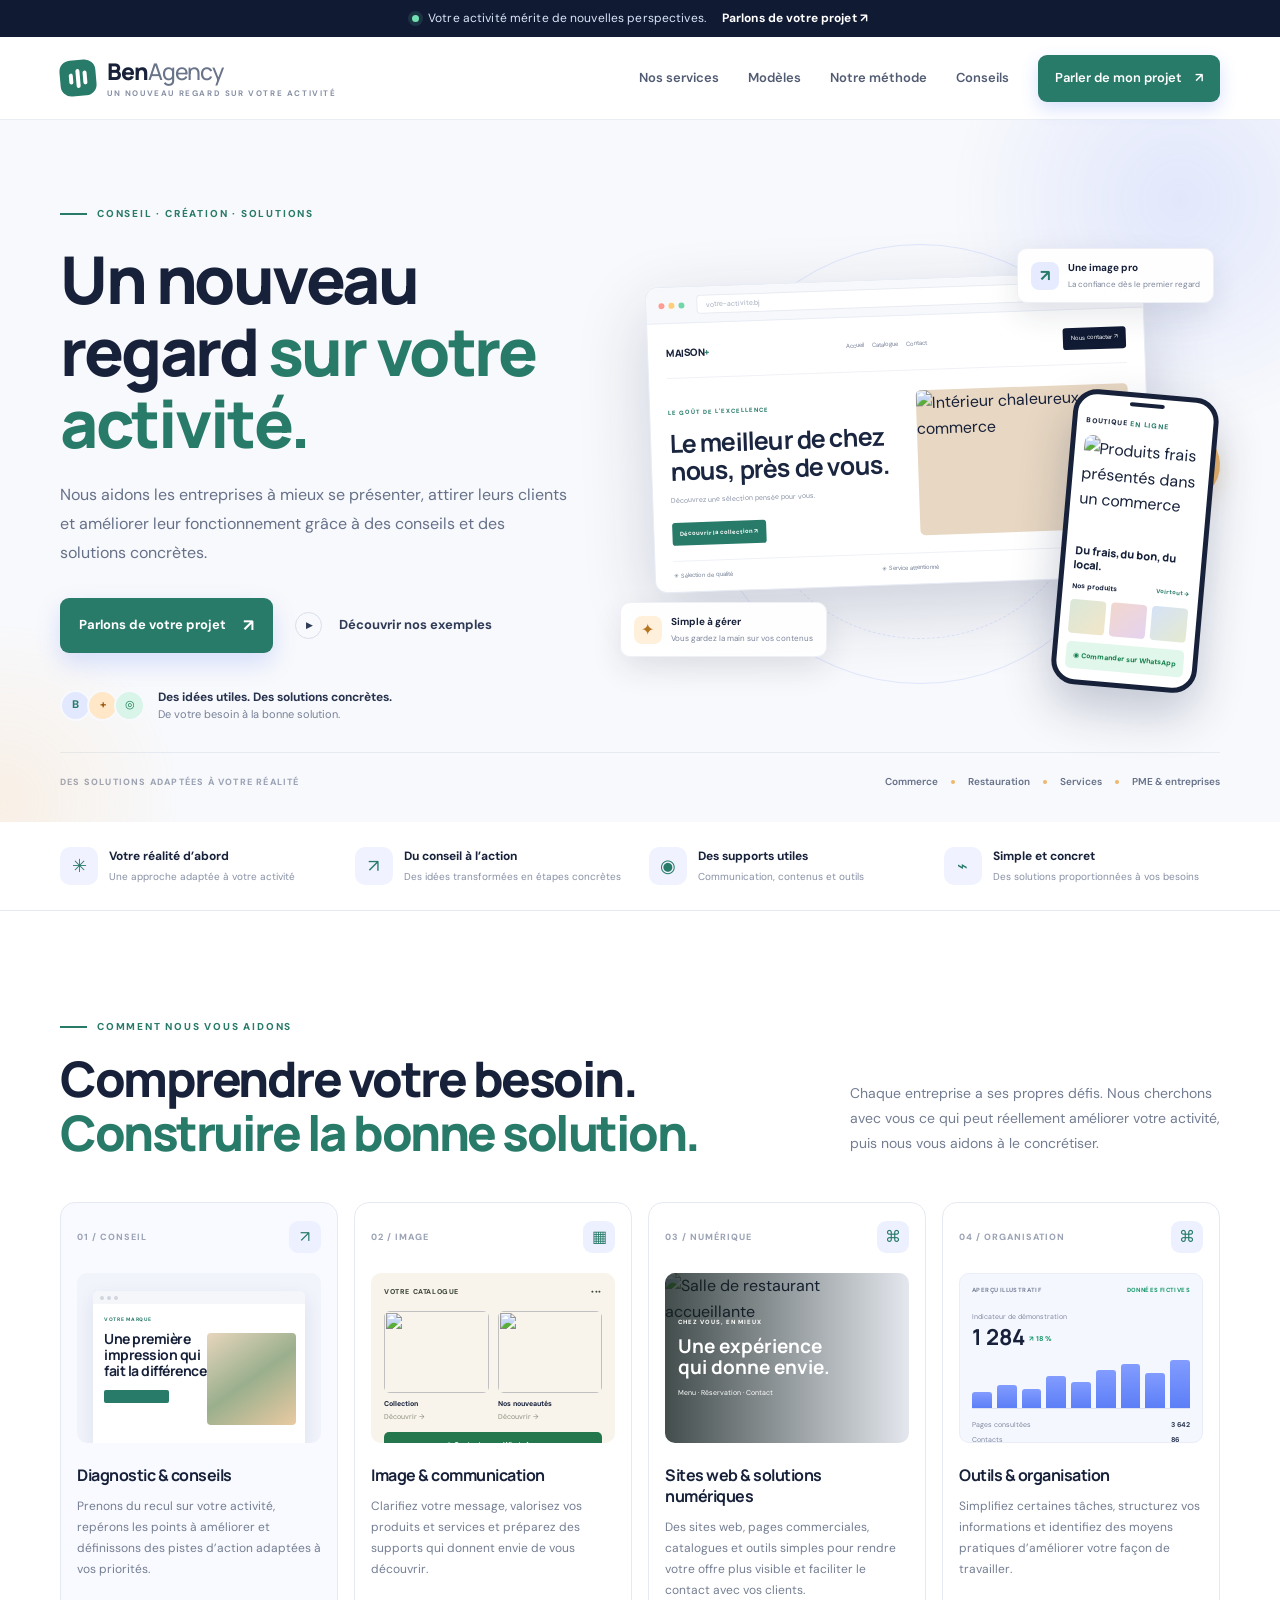
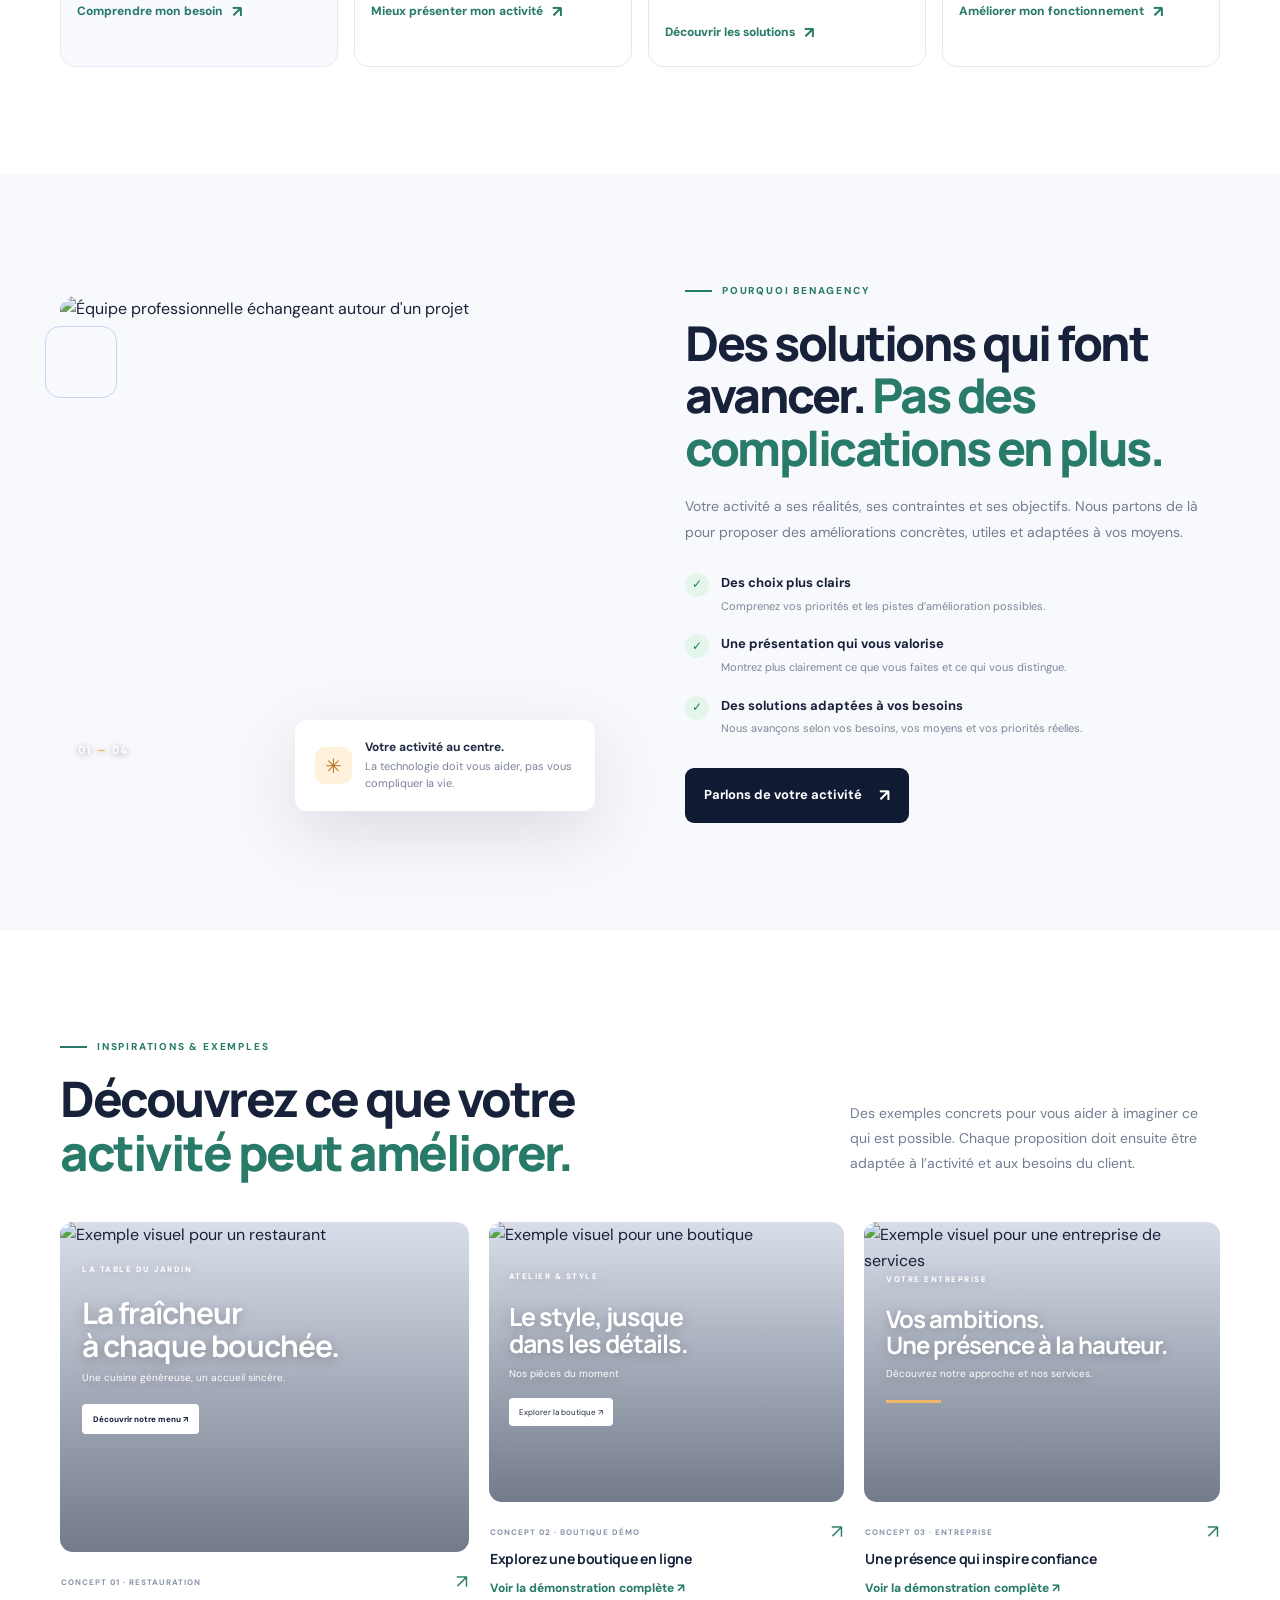
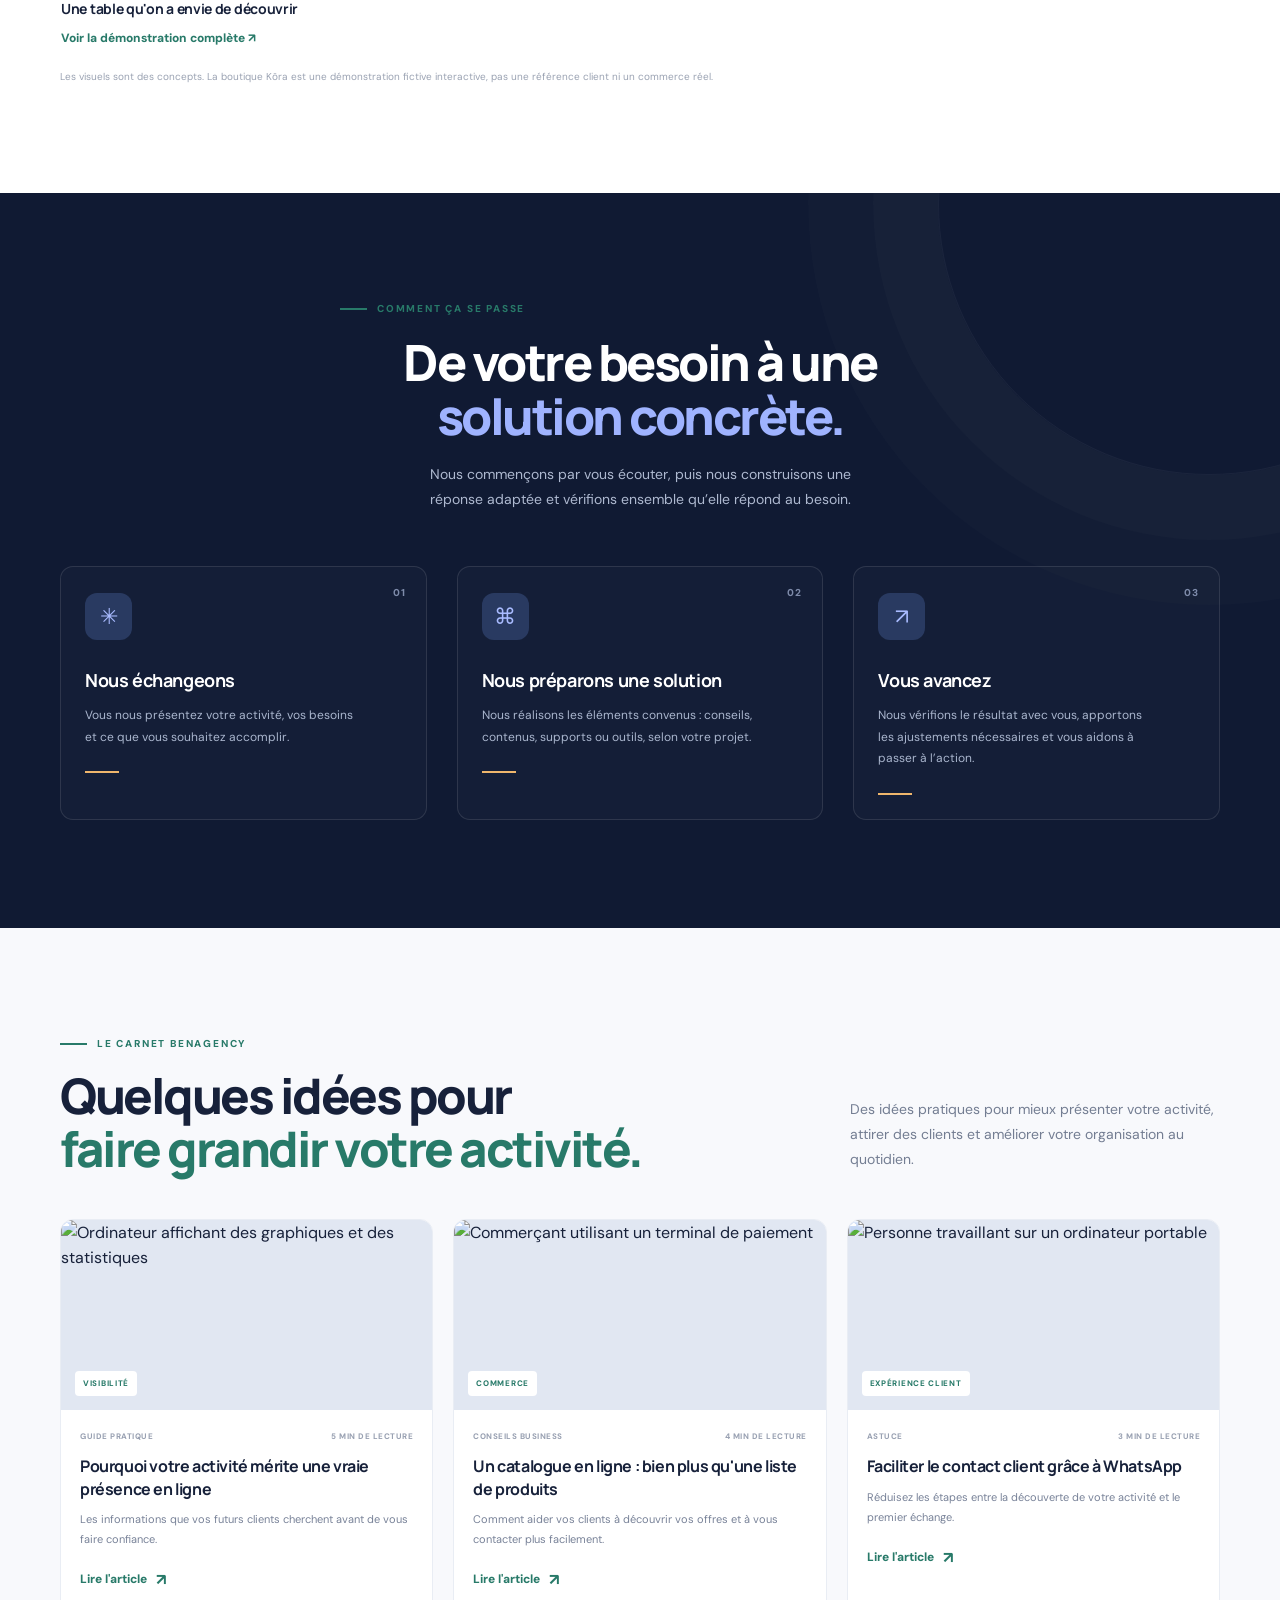
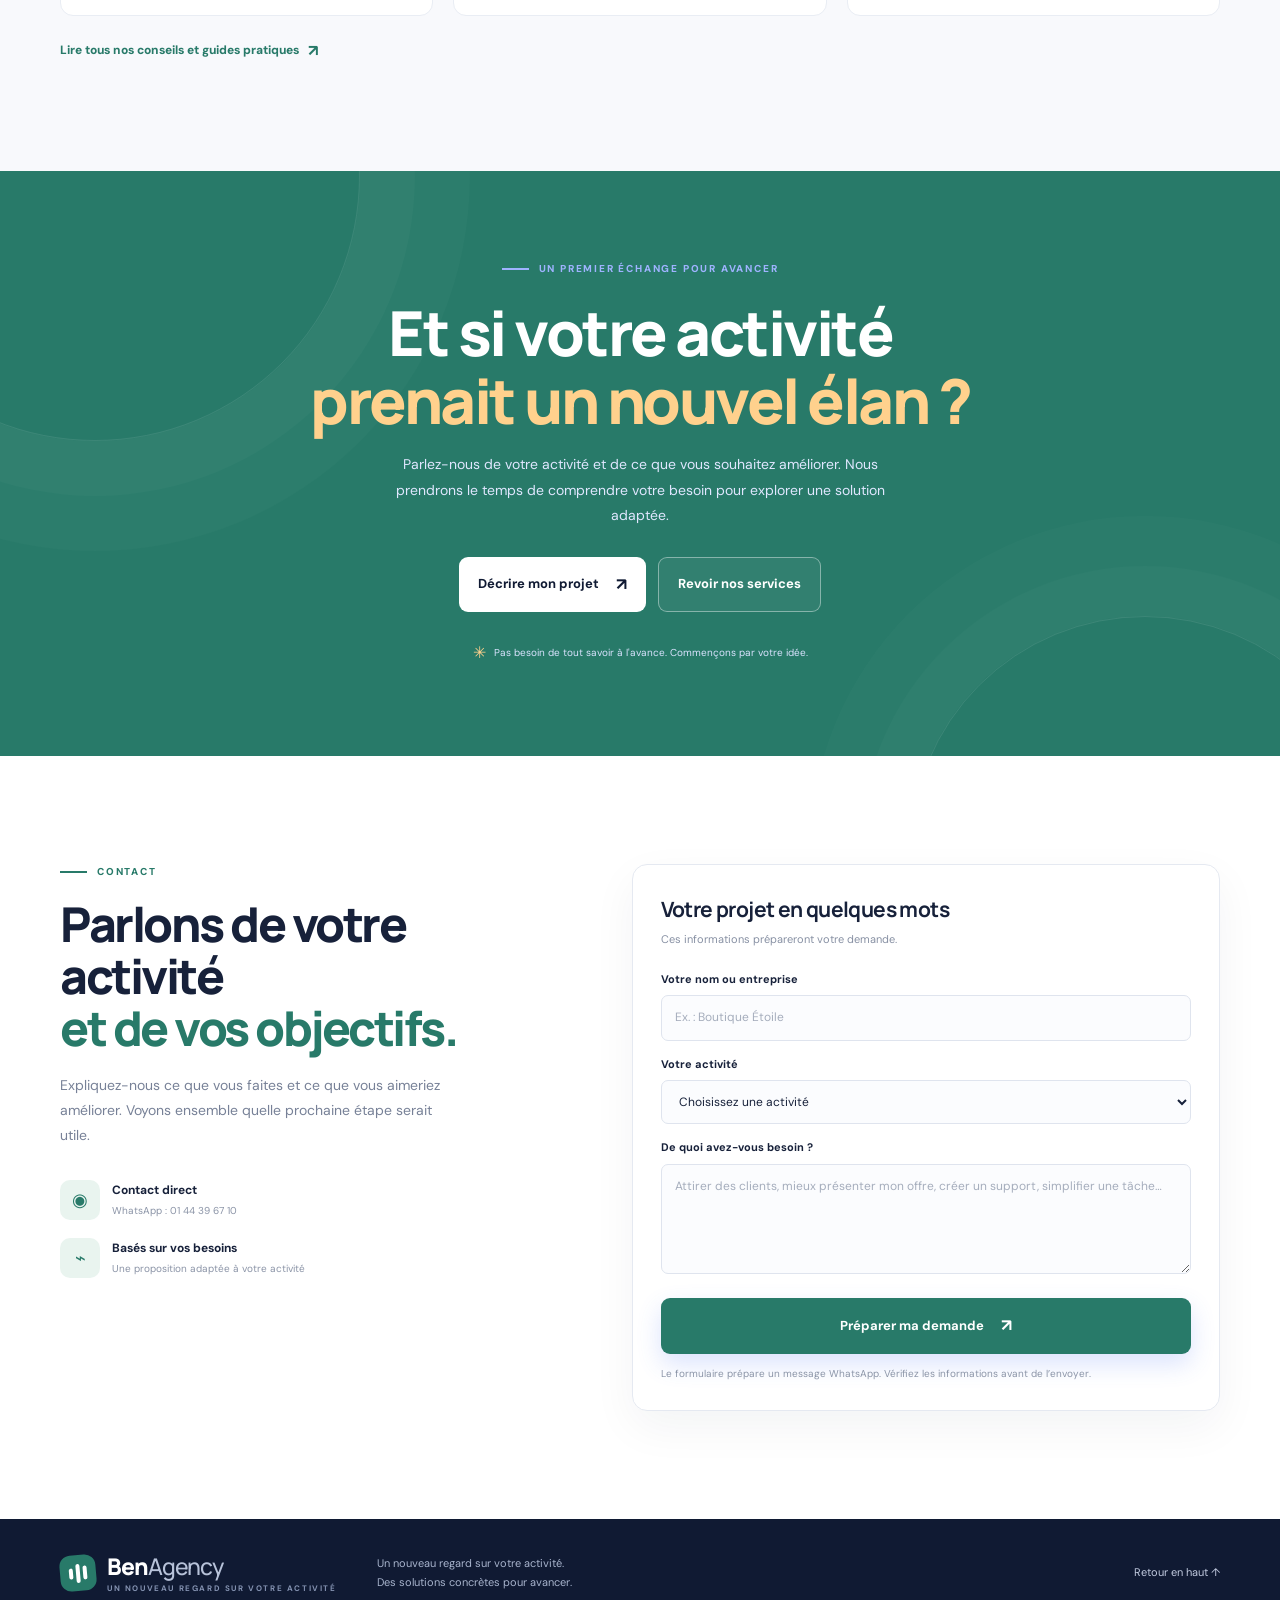
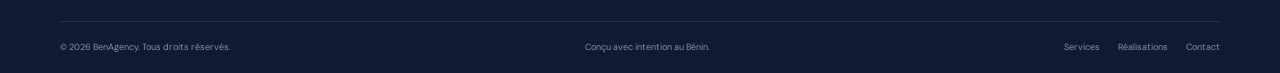
==== commit 07daebab: "Audit BenAgency : aligner la présentation sur la vision validée" ====
--- a/index.html
+++ b/index.html
@@ -3,7 +3,7 @@
 <head>
   <meta charset="utf-8">
   <meta name="viewport" content="width=device-width, initial-scale=1">
-  <meta name="theme-color" content="#101a33">
+  <meta name="theme-color" content="#287a69">
   <meta name="description" content="BenAgency accompagne les entreprises pour améliorer leur activité grâce à des conseils, des solutions numériques et des services adaptés à leurs besoins.">
   <title>BenAgency — Un nouveau regard sur votre activité</title>
   <link rel="preconnect" href="https://fonts.googleapis.com">
@@ -77,7 +77,7 @@
     </section>
 
     <section class="trust-strip" aria-label="Nos engagements">
-      <div class="container trust-grid"><div><span class="trust-symbol">✳</span><span><strong>À votre image</strong><small>Un site qui vous ressemble</small></span></div><div><span class="trust-symbol">↗</span><span><strong>Orienté résultats</strong><small>Des visiteurs vers l'action</small></span></div><div><span class="trust-symbol">◉</span><span><strong>Mobile d'abord</strong><small>Conçu pour tous les écrans</small></span></div><div><span class="trust-symbol">⌁</span><span><strong>Simple à utiliser</strong><small>Des outils pensés pour vous</small></span></div></div>
+      <div class="container trust-grid"><div><span class="trust-symbol">✳</span><span><strong>Votre réalité d’abord</strong><small>Une approche adaptée à votre activité</small></span></div><div><span class="trust-symbol">↗</span><span><strong>Du conseil à l’action</strong><small>Des idées transformées en étapes concrètes</small></span></div><div><span class="trust-symbol">◉</span><span><strong>Des supports utiles</strong><small>Communication, contenus et outils</small></span></div><div><span class="trust-symbol">⌁</span><span><strong>Simple et concret</strong><small>Des solutions proportionnées à vos besoins</small></span></div></div>
     </section>
 
     <section class="section-pad services-section" id="services">
@@ -87,7 +87,7 @@
           <article class="service-card service-featured"><div class="service-top"><span class="service-number">01 / CONSEIL</span><span class="service-icon">↗</span></div><div class="service-visual visual-website"><div class="mini-browser"><div class="mini-browser-bar"><i></i><i></i><i></i></div><div class="mini-website"><span class="mini-label">VOTRE MARQUE</span><b>Une première<br>impression qui<br>fait la différence.</b><div class="mini-cta"></div><div class="mini-picture"></div></div></div></div><h3>Diagnostic & conseils</h3><p>Prenons du recul sur votre activité, repérons les points à améliorer et définissons des pistes d’action adaptées à vos priorités.</p><a class="text-link" href="#contact">Comprendre mon besoin <span>↗</span></a></article>
           <article class="service-card"><div class="service-top"><span class="service-number">02 / IMAGE</span><span class="service-icon">▦</span></div><div class="service-visual visual-catalog"><div class="catalog-head"><span>VOTRE CATALOGUE</span><span>•••</span></div><div class="catalog-items"><div><img src="https://images.unsplash.com/photo-1543163521-1bf539c55dd2?auto=format&fit=crop&w=240&q=80" alt="" loading="lazy"><b>Collection</b><small>Découvrir →</small></div><div><img src="https://images.unsplash.com/photo-1542291026-7eec264c27ff?auto=format&fit=crop&w=240&q=80" alt="" loading="lazy"><b>Nos nouveautés</b><small>Découvrir →</small></div></div><div class="catalog-order">◉ Contacter sur WhatsApp</div></div><h3>Image & communication</h3><p>Clarifiez votre message, valorisez vos produits et services et préparez des supports qui donnent envie de vous découvrir.</p><a class="text-link" href="#contact">Mieux présenter mon activité <span>↗</span></a></article>
           <article class="service-card"><div class="service-top"><span class="service-number">03 / NUMÉRIQUE</span><span class="service-icon">⌘</span></div><div class="service-visual visual-restaurant"><img src="https://images.unsplash.com/photo-1517248135467-4c7edcad34c4?auto=format&fit=crop&w=720&q=85" alt="Salle de restaurant accueillante" loading="lazy"><div class="restaurant-overlay"><span>CHEZ VOUS, EN MIEUX</span><b>Une expérience<br>qui donne envie.</b><small>Menu · Réservation · Contact</small></div></div><h3>Sites web & solutions numériques</h3><p>Des sites web, pages commerciales, catalogues et outils simples pour rendre votre offre plus visible et faciliter le contact avec vos clients.</p><a class="text-link" href="#contact">Découvrir les solutions <span>↗</span></a></article>
-          <article class="service-card"><div class="service-top"><span class="service-number">04 / ORGANISATION</span><span class="service-icon">⌘</span></div><div class="service-visual visual-dashboard"><div class="dash-top"><span>APERÇU ACTIVITÉ</span><span class="dash-live">● EN DIRECT</span></div><div class="dash-stat"><small>Visites ce mois</small><b>1 284 <em>↗ 18 %</em></b></div><div class="dash-chart"><span style="height:32%"></span><span style="height:47%"></span><span style="height:39%"></span><span style="height:66%"></span><span style="height:54%"></span><span style="height:79%"></span><span style="height:92%"></span><span style="height:73%"></span><span style="height:100%"></span></div><div class="dash-footer"><span>Pages consultées</span><b>3 642</b><span>Contacts</span><b>86</b></div></div><h3>Outils & organisation</h3><p>Simplifiez certaines tâches, structurez vos informations et identifiez des moyens pratiques d’améliorer votre façon de travailler.</p><a class="text-link" href="#contact">Améliorer mon fonctionnement <span>↗</span></a></article>
+          <article class="service-card"><div class="service-top"><span class="service-number">04 / ORGANISATION</span><span class="service-icon">⌘</span></div><div class="service-visual visual-dashboard"><div class="dash-top"><span>APERÇU ILLUSTRATIF</span><span class="dash-live">DONNÉES FICTIVES</span></div><div class="dash-stat"><small>Indicateur de démonstration</small><b>1 284 <em>↗ 18 %</em></b></div><div class="dash-chart"><span style="height:32%"></span><span style="height:47%"></span><span style="height:39%"></span><span style="height:66%"></span><span style="height:54%"></span><span style="height:79%"></span><span style="height:92%"></span><span style="height:73%"></span><span style="height:100%"></span></div><div class="dash-footer"><span>Pages consultées</span><b>3 642</b><span>Contacts</span><b>86</b></div></div><h3>Outils & organisation</h3><p>Simplifiez certaines tâches, structurez vos informations et identifiez des moyens pratiques d’améliorer votre façon de travailler.</p><a class="text-link" href="#contact">Améliorer mon fonctionnement <span>↗</span></a></article>
         </div>
       </div>
     </section>
@@ -112,10 +112,10 @@
 
     <section class="cta-section" id="contact"><div class="cta-shape cta-shape-one"></div><div class="cta-shape cta-shape-two"></div><div class="container cta-inner"><div class="eyebrow eyebrow-light"><span class="eyebrow-line"></span> UN PREMIER ÉCHANGE POUR AVANCER</div><h2>Et si votre activité<br><span>prenait un nouvel élan ?</span></h2><p>Parlez-nous de votre activité et de ce que vous souhaitez améliorer. Nous prendrons le temps de comprendre votre besoin pour explorer une solution adaptée.</p><div class="cta-actions"><a class="button button-white" href="#demande" id="start-request">Décrire mon projet <span>↗</span></a><a class="button button-outline-light" href="#services">Revoir nos services</a></div><div class="cta-footnote"><span>✳</span> Pas besoin de tout savoir à l'avance. Commençons par votre idée.</div></div></section>
 
-    <section class="section-pad contact-section" id="demande"><div class="container contact-grid"><div class="contact-copy"><div class="eyebrow"><span class="eyebrow-line"></span> CONTACT</div><h2>Parlons de votre activité<br><span>et de vos objectifs.</span></h2><p>Expliquez-nous ce que vous faites et ce que vous aimeriez améliorer. Voyons ensemble quelle prochaine étape serait utile.</p><div class="contact-details"><div><span class="contact-detail-icon">◉</span><span><strong>Contact direct</strong><small>WhatsApp : 01 44 39 67 10</small></span></div><div><span class="contact-detail-icon">⌁</span><span><strong>Basés sur vos besoins</strong><small>Une proposition adaptée à votre activité</small></span></div></div></div><form class="contact-form" id="contact-form"><div class="form-title"><h3>Votre projet en quelques mots</h3><p>Ces informations prépareront votre demande.</p></div><label for="contact-name">Votre nom ou entreprise</label><input id="contact-name" name="name" type="text" autocomplete="organization" placeholder="Ex. : Boutique Étoile" required><label for="contact-type">Votre activité</label><select id="contact-type" name="activity" required><option value="">Choisissez une activité</option><option>Commerce / boutique</option><option>Restaurant / alimentation</option><option>Entreprise / services</option><option>Indépendant / créateur</option><option>École / association</option><option>Autre activité</option></select><label for="contact-need">De quoi avez-vous besoin ?</label><textarea id="contact-need" name="need" rows="4" placeholder="Un site web, un catalogue, une page professionnelle..." required></textarea><button class="button button-primary form-submit" type="submit">Préparer ma demande <span>↗</span></button><p class="form-feedback" id="form-feedback" role="status" aria-live="polite">L'envoi WhatsApp sera activé dès que le numéro officiel de BenAgency sera configuré.</p></form></div></section>
+    <section class="section-pad contact-section" id="demande"><div class="container contact-grid"><div class="contact-copy"><div class="eyebrow"><span class="eyebrow-line"></span> CONTACT</div><h2>Parlons de votre activité<br><span>et de vos objectifs.</span></h2><p>Expliquez-nous ce que vous faites et ce que vous aimeriez améliorer. Voyons ensemble quelle prochaine étape serait utile.</p><div class="contact-details"><div><span class="contact-detail-icon">◉</span><span><strong>Contact direct</strong><small>WhatsApp : 01 44 39 67 10</small></span></div><div><span class="contact-detail-icon">⌁</span><span><strong>Basés sur vos besoins</strong><small>Une proposition adaptée à votre activité</small></span></div></div></div><form class="contact-form" id="contact-form"><div class="form-title"><h3>Votre projet en quelques mots</h3><p>Ces informations prépareront votre demande.</p></div><label for="contact-name">Votre nom ou entreprise</label><input id="contact-name" name="name" type="text" autocomplete="organization" placeholder="Ex. : Boutique Étoile" required><label for="contact-type">Votre activité</label><select id="contact-type" name="activity" required><option value="">Choisissez une activité</option><option>Commerce / boutique</option><option>Restaurant / alimentation</option><option>Entreprise / services</option><option>Indépendant / créateur</option><option>École / association</option><option>Autre activité</option></select><label for="contact-need">De quoi avez-vous besoin ?</label><textarea id="contact-need" name="need" rows="4" placeholder="Attirer des clients, mieux présenter mon offre, créer un support, simplifier une tâche…" required></textarea><button class="button button-primary form-submit" type="submit">Préparer ma demande <span>↗</span></button><p class="form-feedback" id="form-feedback" role="status" aria-live="polite">Le formulaire prépare un message WhatsApp. Vérifiez les informations avant de l’envoyer.</p></form></div></section>
   </main>
 
-  <footer class="site-footer"><div class="container footer-top"><a class="brand brand-footer" href="#accueil"><span class="brand-mark"><span></span><span></span><span></span></span><span>Ben<span class="brand-light">Agency</span><small>LE DIGITAL À VOTRE PORTÉE</small></span></a><p>Un nouveau regard sur votre activité.<br>Des solutions concrètes pour avancer.</p><a class="footer-top-link" href="#accueil">Retour en haut ↑</a></div><div class="container footer-bottom"><span>© <span id="year">2026</span> BenAgency. Tous droits réservés.</span><span>Conçu avec intention au Bénin.</span><div><a href="#services">Services</a><a href="#realisations">Réalisations</a><a href="#contact">Contact</a></div></div></footer>
+  <footer class="site-footer"><div class="container footer-top"><a class="brand brand-footer" href="#accueil"><span class="brand-mark"><span></span><span></span><span></span></span><span>Ben<span class="brand-light">Agency</span><small>UN NOUVEAU REGARD SUR VOTRE ACTIVITÉ</small></span></a><p>Un nouveau regard sur votre activité.<br>Des solutions concrètes pour avancer.</p><a class="footer-top-link" href="#accueil">Retour en haut ↑</a></div><div class="container footer-bottom"><span>© <span id="year">2026</span> BenAgency. Tous droits réservés.</span><span>Conçu avec intention au Bénin.</span><div><a href="#services">Services</a><a href="#realisations">Réalisations</a><a href="#contact">Contact</a></div></div></footer>
   <div class="toast" id="site-toast" role="status" aria-live="polite"></div>
 </body>
 </html>
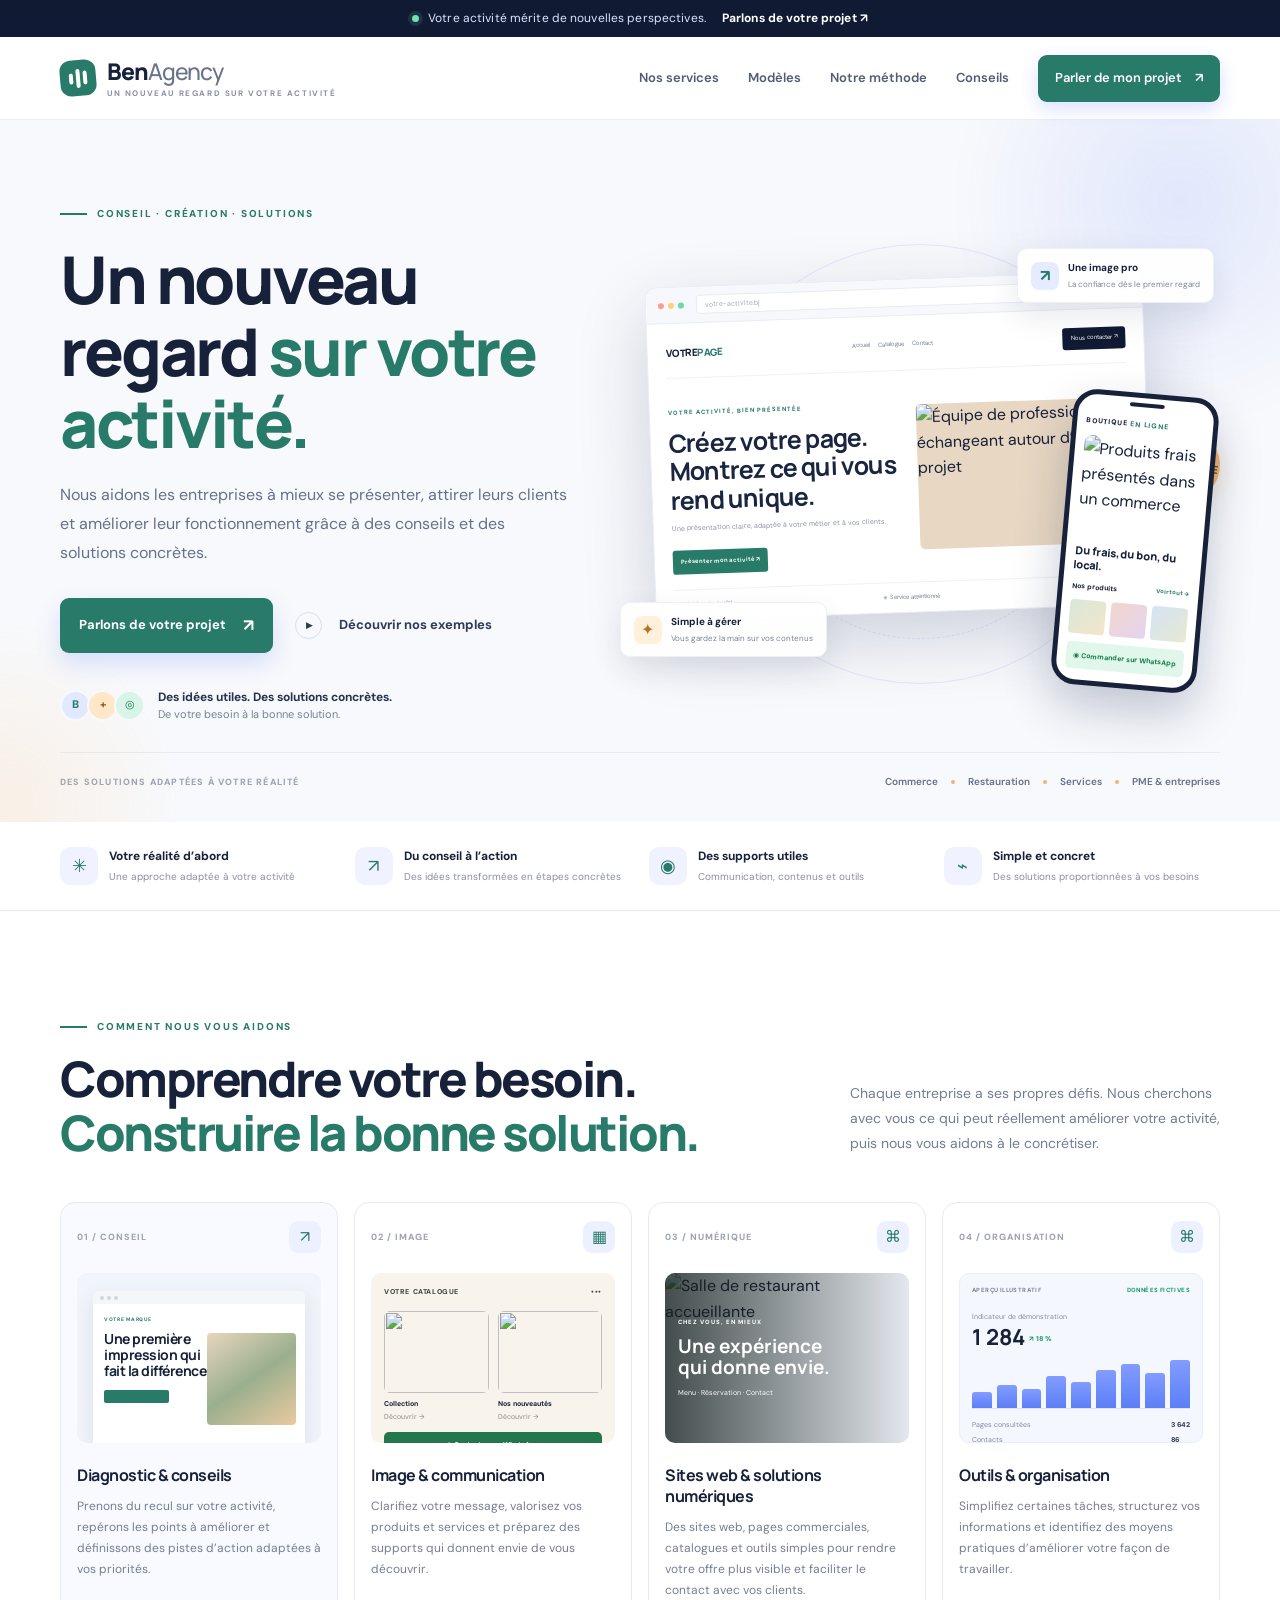
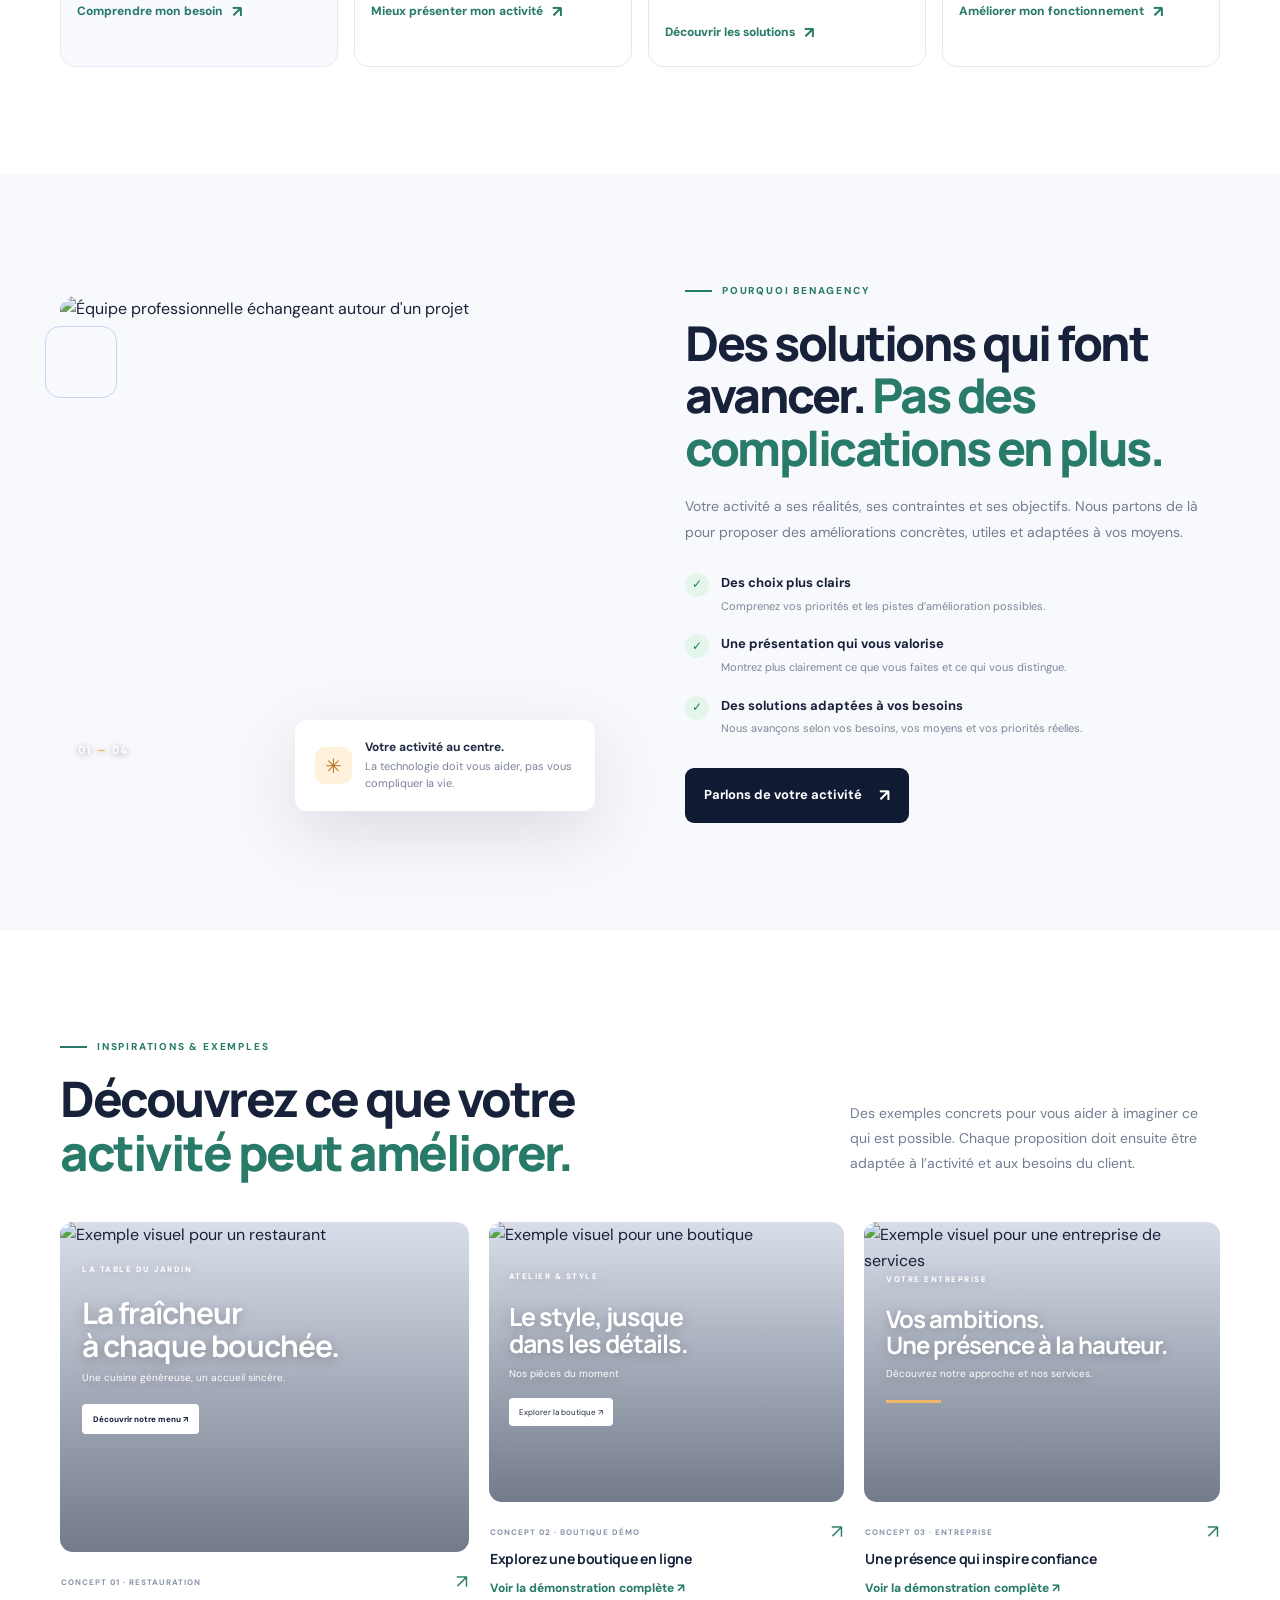
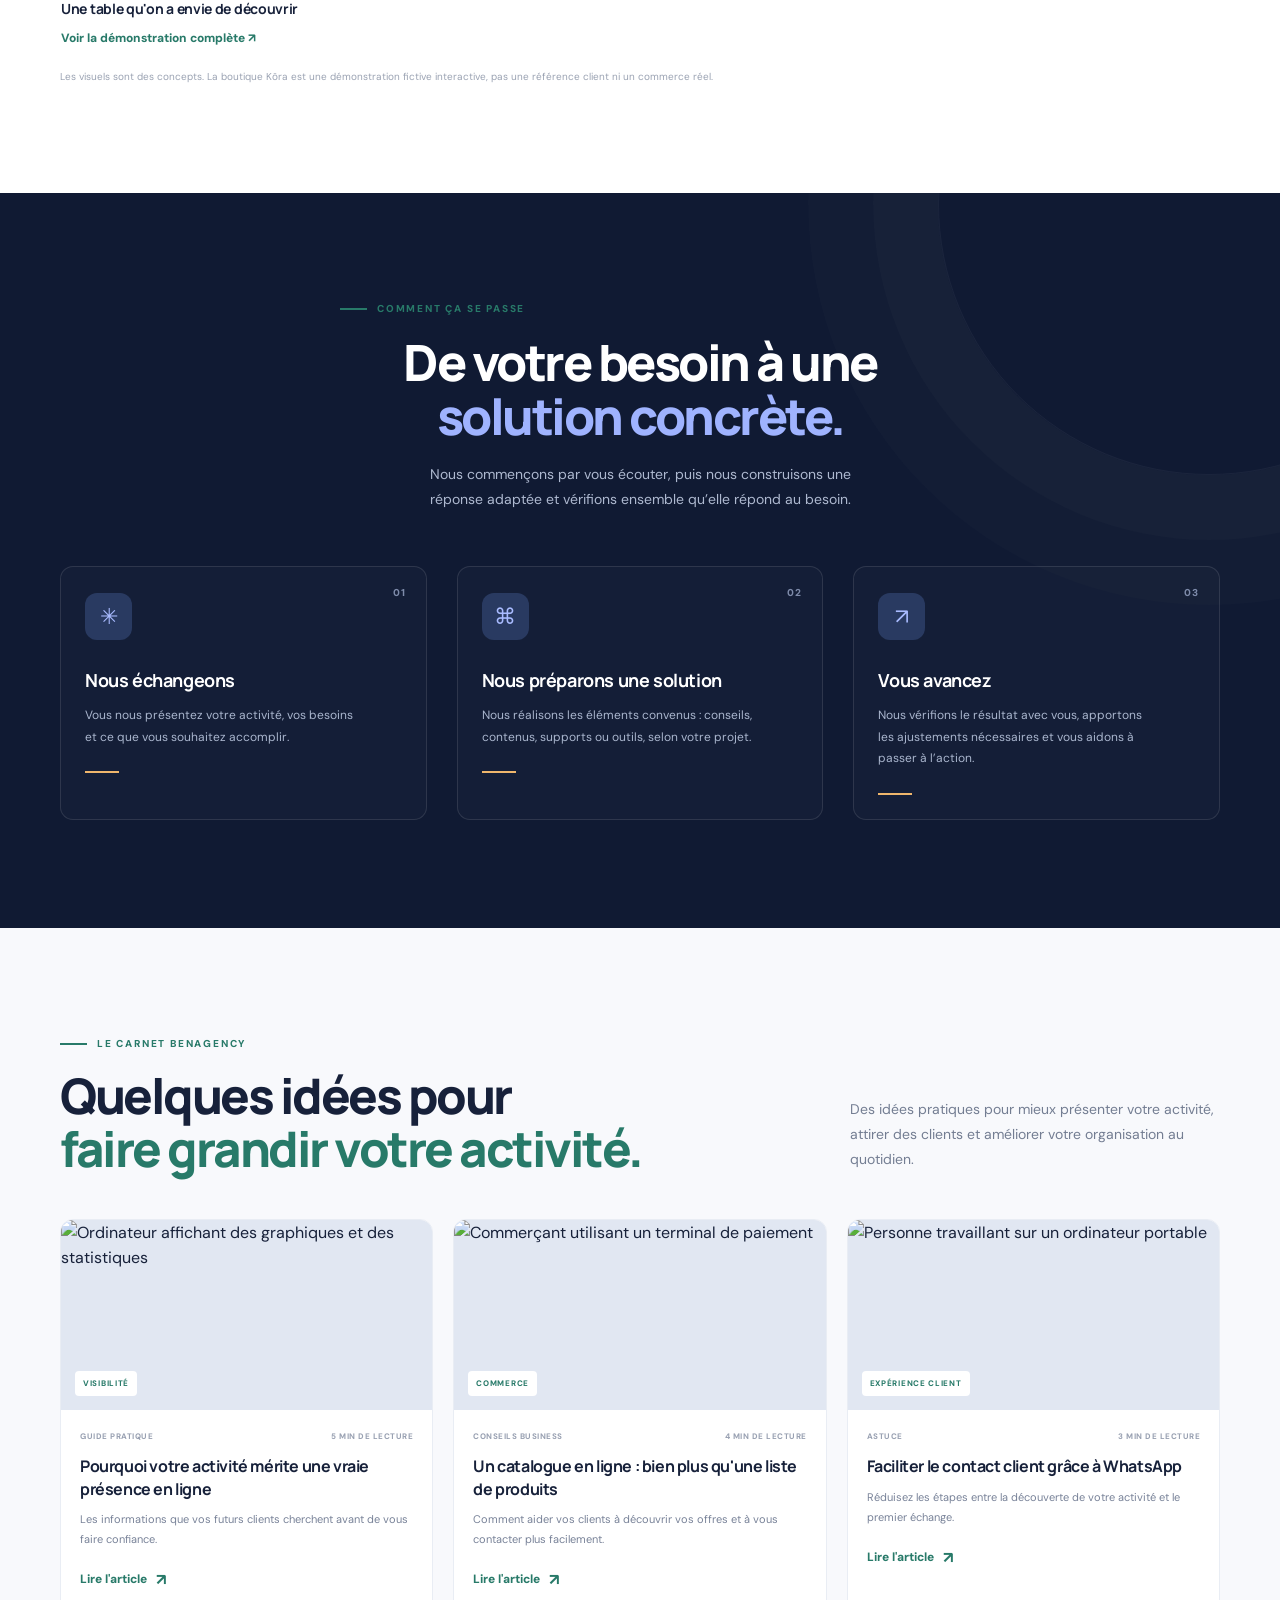
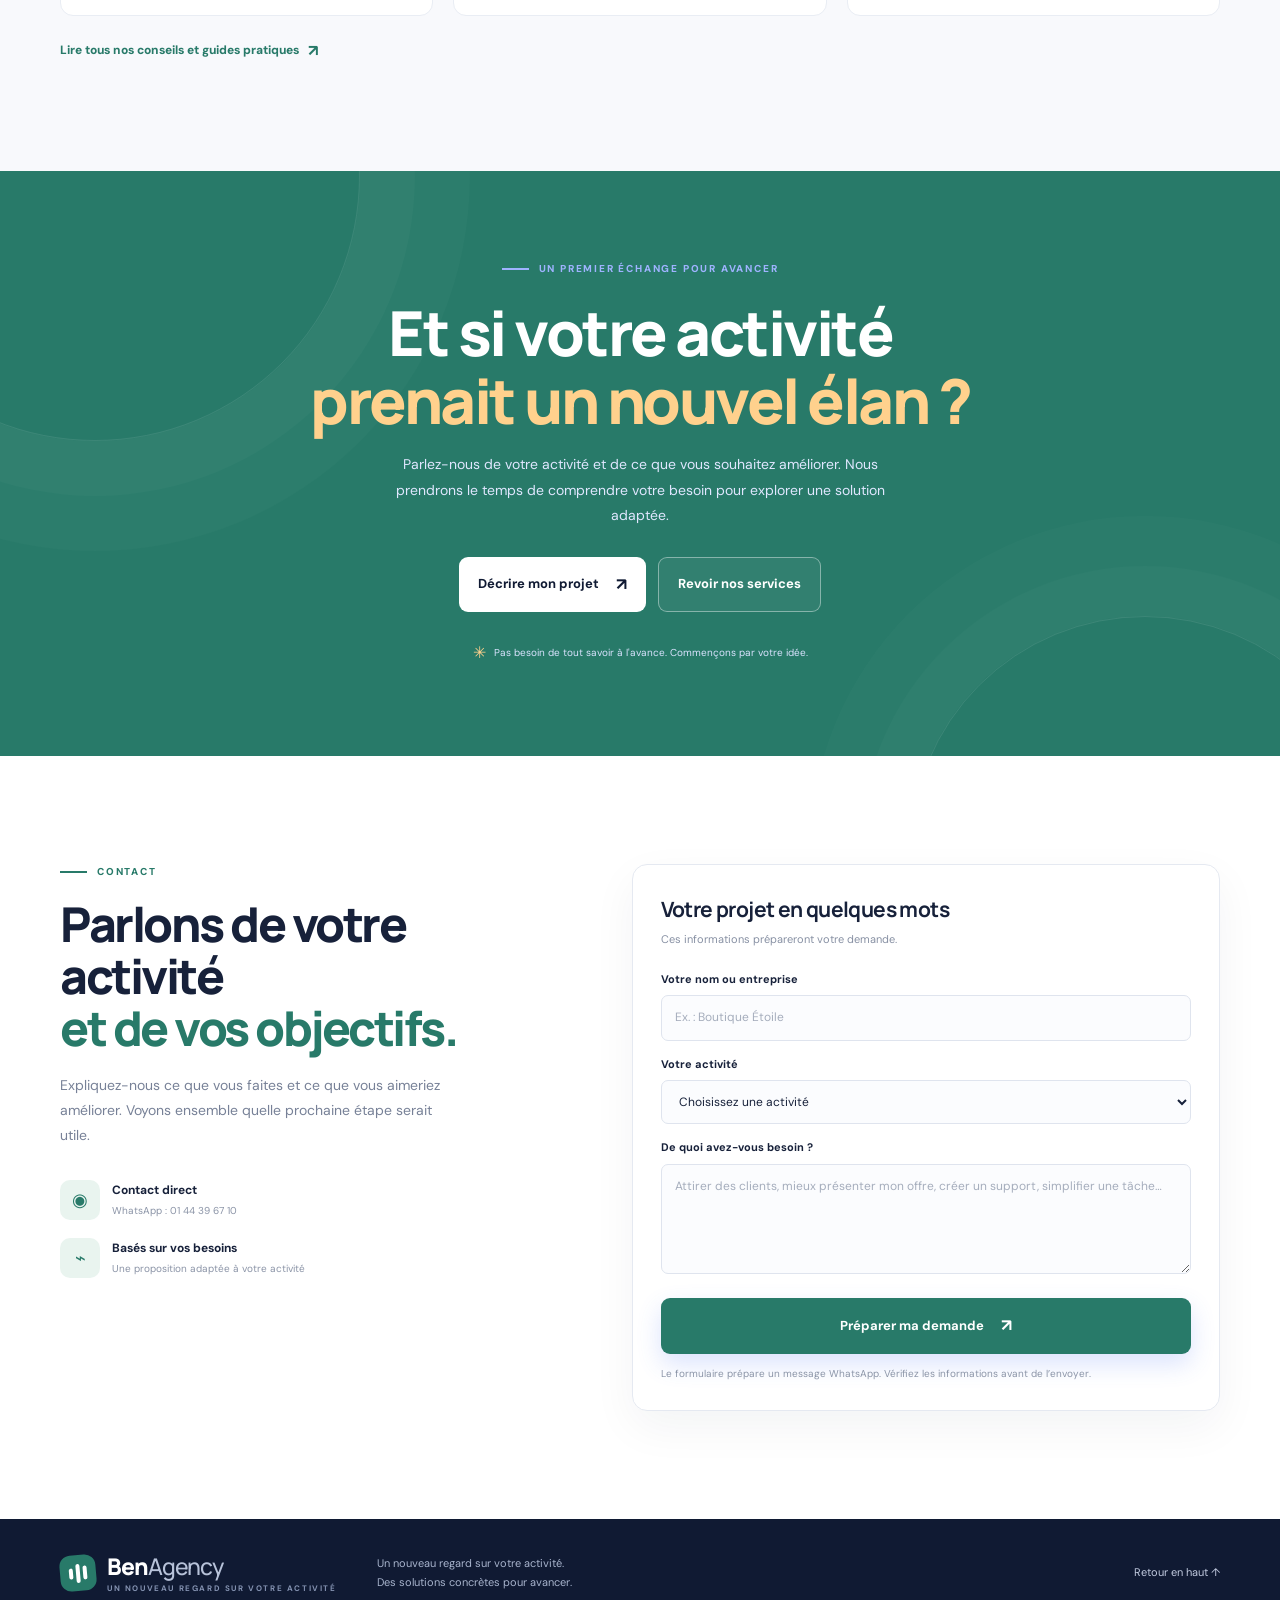
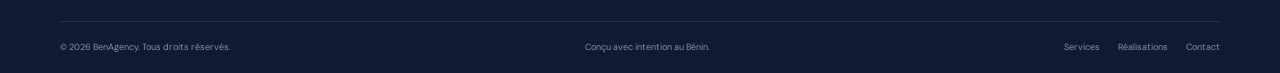
==== commit 8d570080: "Refresh homepage visuals around tailored business pages" ====
--- a/index.html
+++ b/index.html
@@ -55,10 +55,10 @@
           <div class="browser-card">
             <div class="browser-top"><div class="browser-dots"><i></i><i></i><i></i></div><div class="browser-url">votre-activite.bj</div><span class="browser-menu">•••</span></div>
             <div class="mock-site">
-              <div class="mock-nav"><span class="mock-logo">MAISON<span>+</span></span><span class="mock-nav-links">Accueil　 Catalogue　 Contact</span><span class="mock-nav-button">Nous contacter ↗</span></div>
+              <div class="mock-nav"><span class="mock-logo">VOTRE<span>PAGE</span></span><span class="mock-nav-links">Accueil　 Catalogue　 Contact</span><span class="mock-nav-button">Nous contacter ↗</span></div>
               <div class="mock-main">
-                <div class="mock-copy"><span class="mock-kicker">LE GOÛT DE L'EXCELLENCE</span><h3>Le meilleur de chez nous, près de vous.</h3><p>Découvrez une sélection pensée pour vous.</p><span class="mock-button">Découvrir la collection ↗</span></div>
-                <div class="mock-photo"><img src="https://images.unsplash.com/photo-1556911220-e15b29be8c8f?auto=format&fit=crop&w=720&q=85" alt="Intérieur chaleureux d'un commerce" loading="eager"></div>
+                <div class="mock-copy"><span class="mock-kicker">VOTRE ACTIVITÉ, BIEN PRÉSENTÉE</span><h3>Créez votre page. Montrez ce qui vous rend unique.</h3><p>Une présentation claire, adaptée à votre métier et à vos clients.</p><span class="mock-button">Présenter mon activité ↗</span></div>
+                <div class="mock-photo"><img src="https://images.unsplash.com/photo-1521737711867-e3b97375f902?auto=format&fit=crop&w=720&q=85" alt="Équipe de professionnels échangeant autour d’un projet" loading="eager"></div>
               </div>
               <div class="mock-bottom"><span>✳ Sélection de qualité</span><span>✳ Service attentionné</span><span>✳ Contact direct</span></div>
             </div>
@@ -70,7 +70,7 @@
             <div class="phone-products"><span></span><span></span><span></span></div><div class="phone-whatsapp">◉ Commander sur WhatsApp</div>
           </div>
           <div class="floating-tag tag-bottom"><span class="tag-icon tag-amber">✦</span><span><strong>Simple à gérer</strong><small>Vous gardez la main sur vos contenus</small></span></div>
-          <div class="hero-stamp"><span>DES IDÉES</span><strong>EN LIGNE</strong><span>ET EN ACTION ↗</span></div>
+          <div class="hero-stamp"><span>CRÉEZ</span><strong>VOTRE PAGE</strong><span>À VOTRE IMAGE ↗</span></div>
         </div>
       </div>
       <div class="container hero-bottomline"><span>DES SOLUTIONS ADAPTÉES À VOTRE RÉALITÉ</span><div><span>Commerce</span><i></i><span>Restauration</span><i></i><span>Services</span><i></i><span>PME & entreprises</span></div></div>
